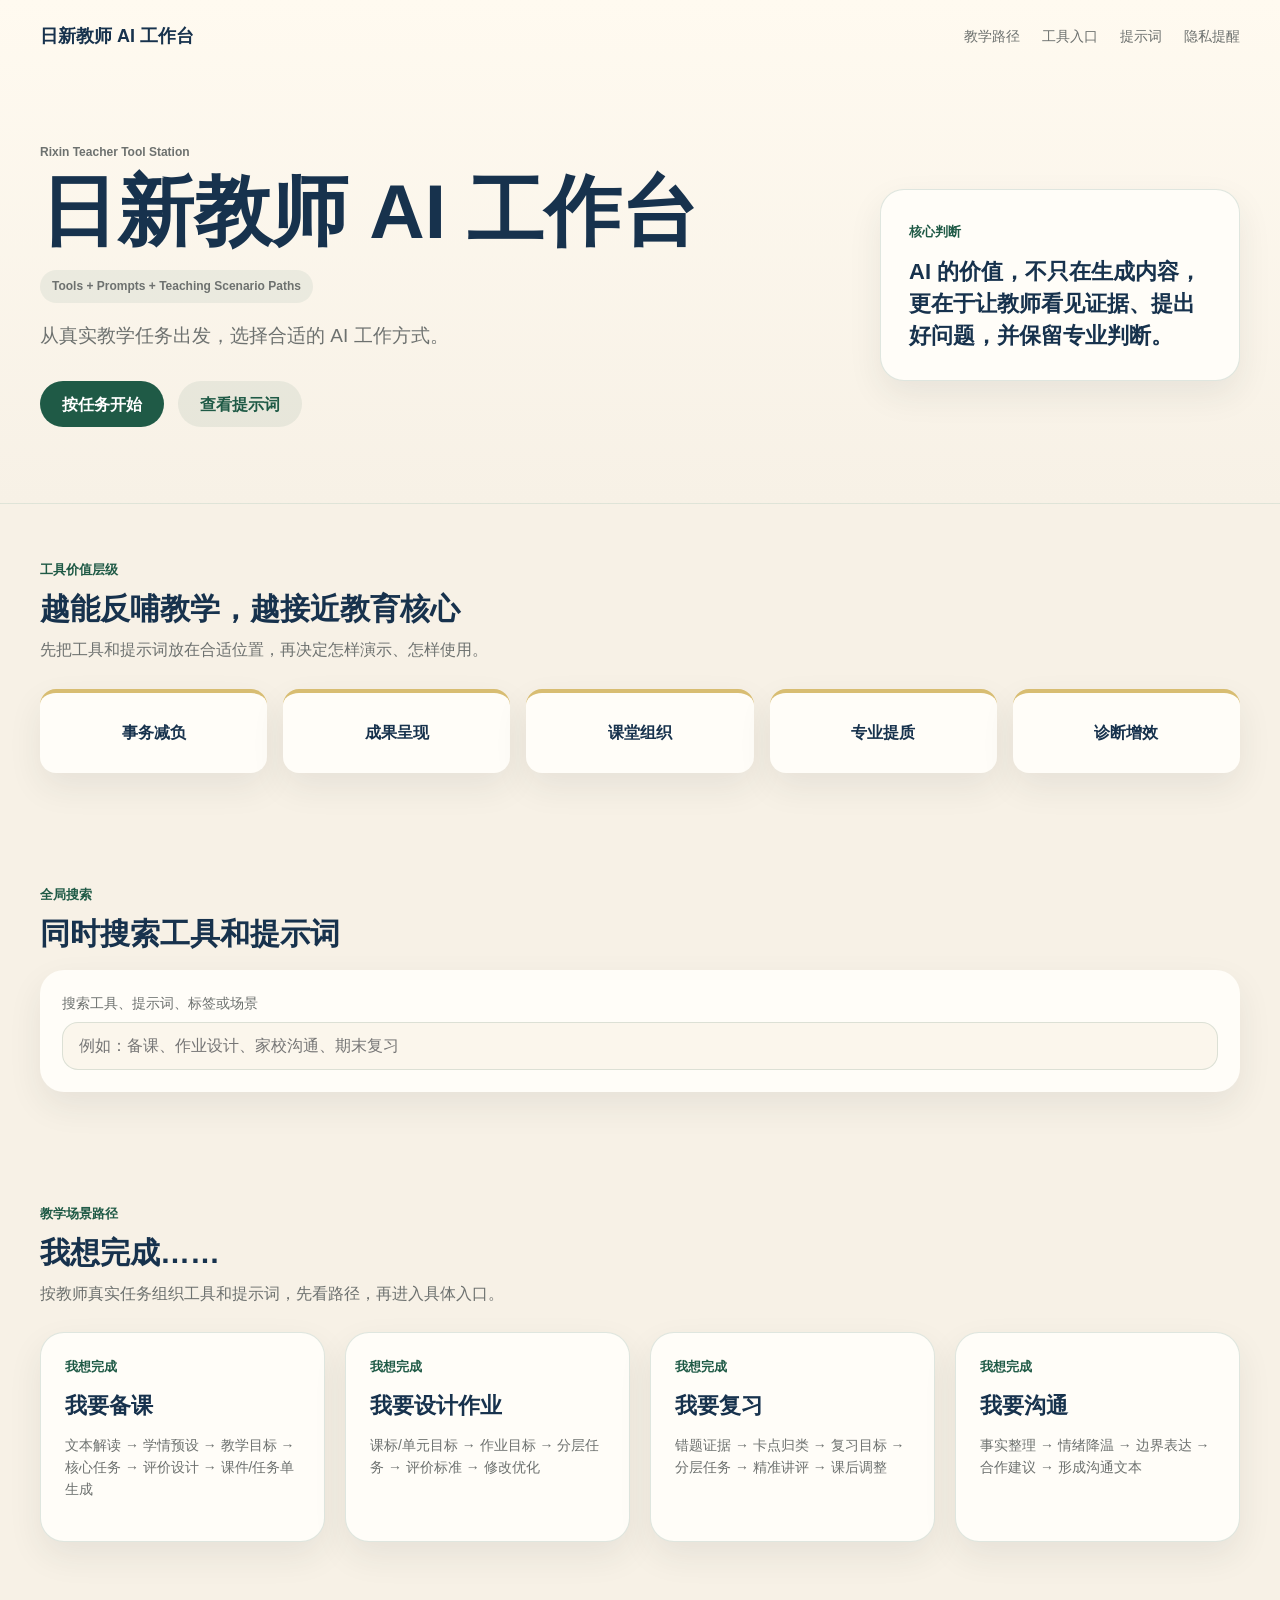
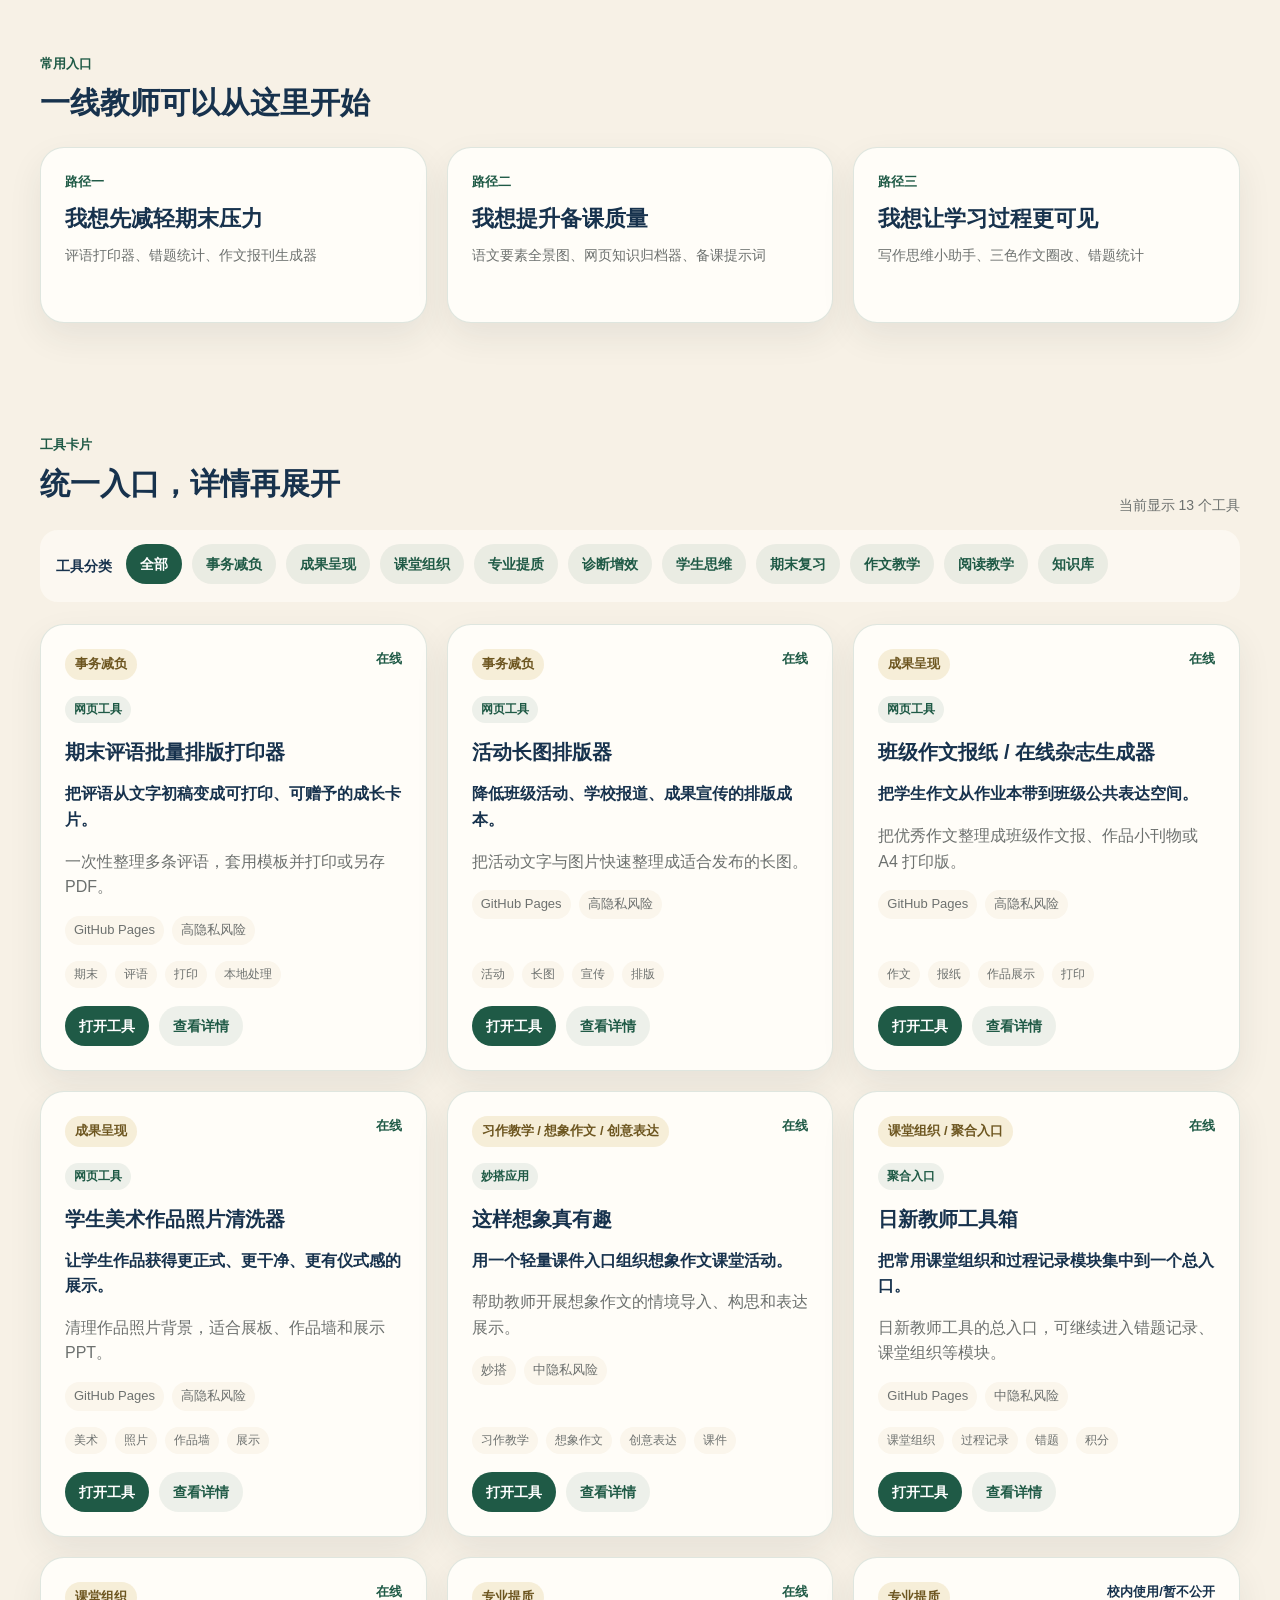
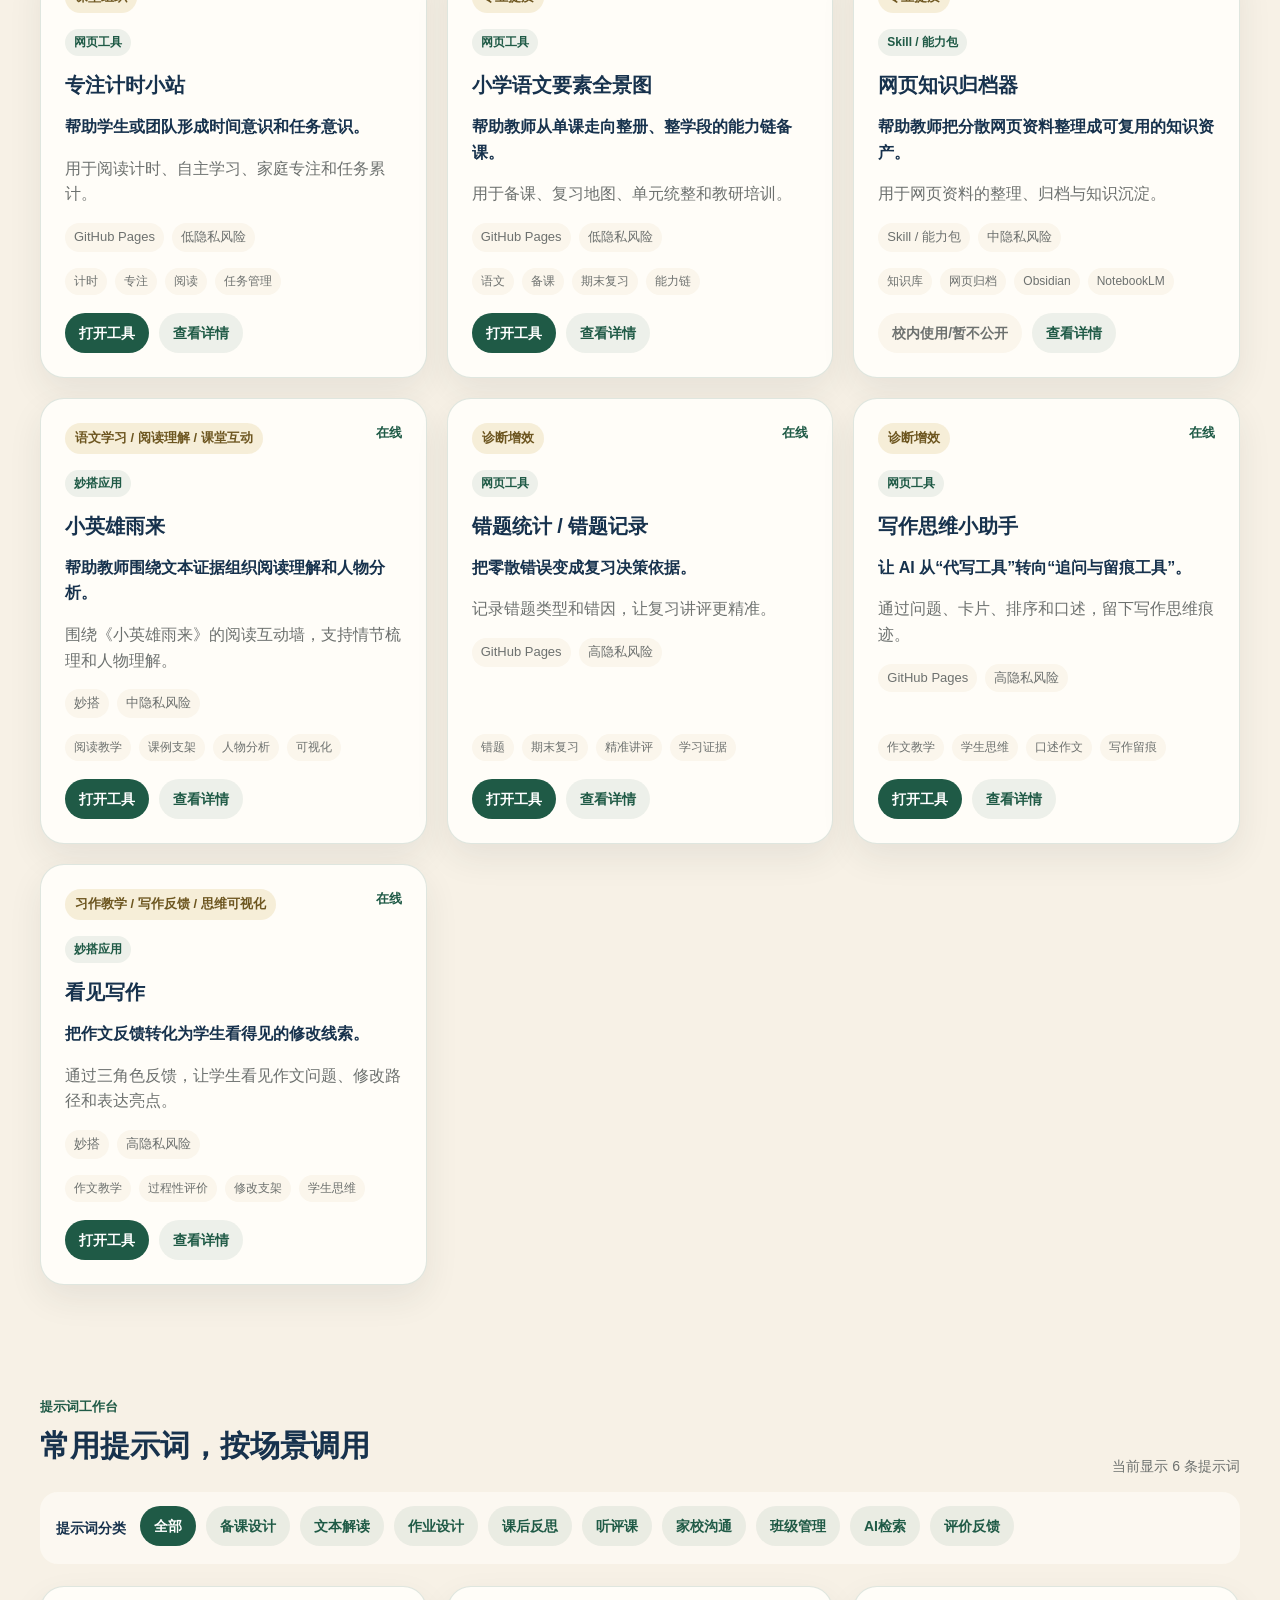
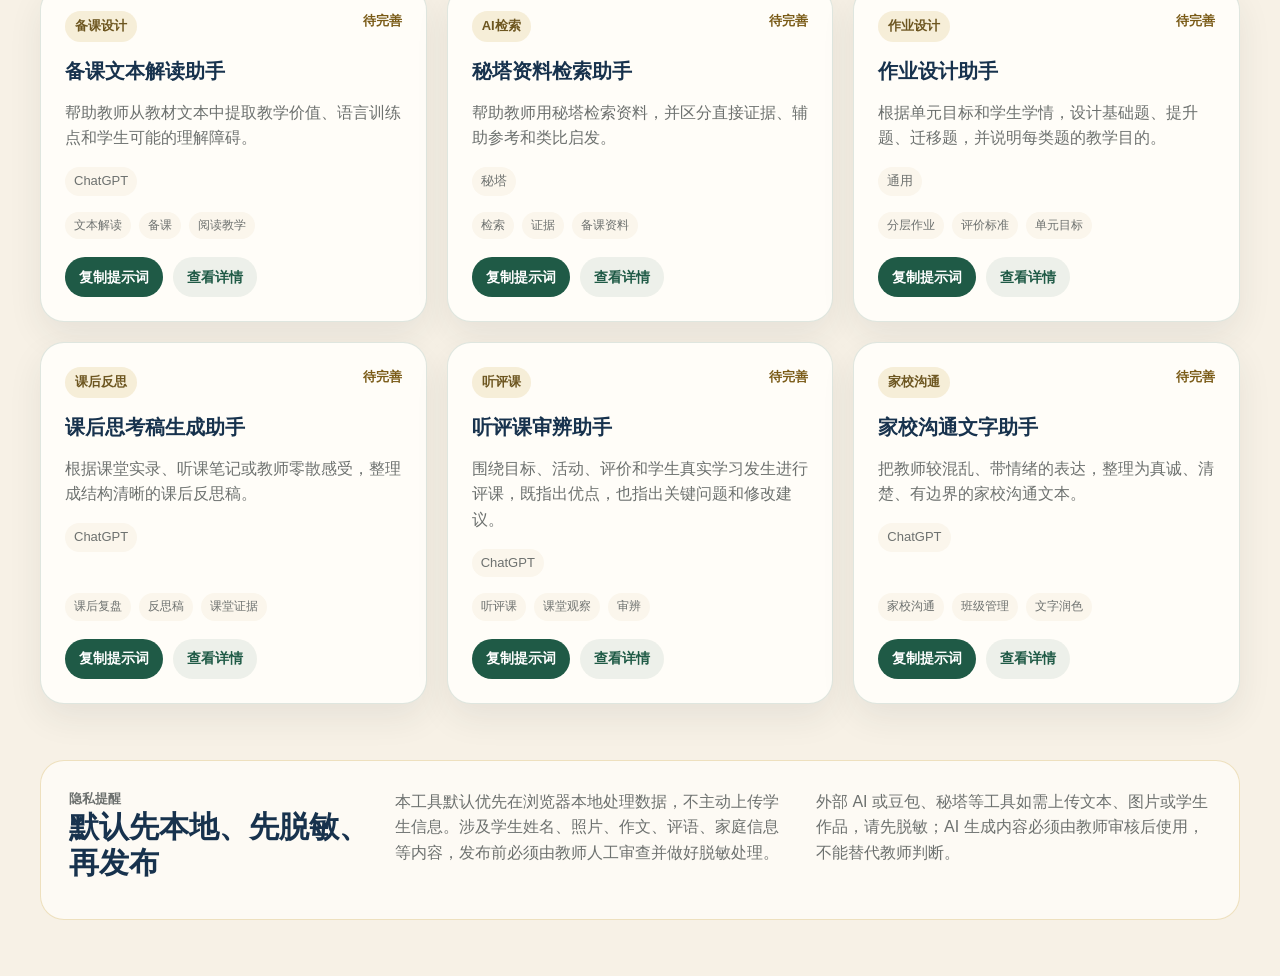
==== index.html @ 53389438 "feat: add rixin teacher ai workstation preview" ====
<!doctype html>
<html lang="zh-CN">
  <head>
    <meta charset="UTF-8" />
    <meta name="viewport" content="width=device-width, initial-scale=1.0" />
    <title>日新教师 AI 工作台</title>
    <link rel="icon" href="favicon.svg" type="image/svg+xml" />
    <link rel="stylesheet" href="styles.css" />
  </head>
  <body>
    <header class="hero">
      <nav class="topbar" aria-label="页面导航">
        <a class="brand" href="#">日新教师 AI 工作台</a>
        <div class="nav-links">
          <a href="#workflow">教学路径</a>
          <a href="#tools">工具入口</a>
          <a href="#prompts">提示词</a>
          <a href="#privacy">隐私提醒</a>
        </div>
      </nav>

      <section class="hero-inner" aria-labelledby="hero-title">
        <div class="hero-copy">
          <p class="hero-kicker">Rixin Teacher Tool Station</p>
          <h1 id="hero-title">日新教师 AI 工作台</h1>
          <p class="feature-pill">Tools + Prompts + Teaching Scenario Paths</p>
          <p class="hero-text">从真实教学任务出发，选择合适的 AI 工作方式。</p>
          <div class="hero-actions">
            <a class="button primary" href="#workflow">按任务开始</a>
            <a class="button secondary" href="#prompts">查看提示词</a>
          </div>
        </div>
        <aside class="hero-note" aria-label="页面核心判断">
          <span>核心判断</span>
          <p>AI 的价值，不只在生成内容，更在于让教师看见证据、提出好问题，并保留专业判断。</p>
        </aside>
      </section>
    </header>

    <main>
      <section class="section value-section" aria-labelledby="value-title">
        <div class="section-heading">
          <p class="eyebrow">工具价值层级</p>
          <h2 id="value-title">越能反哺教学，越接近教育核心</h2>
          <p>先把工具和提示词放在合适位置，再决定怎样演示、怎样使用。</p>
        </div>
        <div class="value-ladder" aria-label="价值层级：事务减负到诊断增效">
          <div>事务减负</div>
          <div>成果呈现</div>
          <div>课堂组织</div>
          <div>专业提质</div>
          <div>诊断增效</div>
        </div>
      </section>

      <section class="section filters-section" aria-labelledby="filter-title">
        <div class="section-heading compact">
          <p class="eyebrow">全局搜索</p>
          <h2 id="filter-title">同时搜索工具和提示词</h2>
        </div>
        <div class="filter-panel">
          <label class="search-label" for="global-search">搜索工具、提示词、标签或场景</label>
          <input id="global-search" type="search" placeholder="例如：备课、作业设计、家校沟通、期末复习" autocomplete="off" />
        </div>
      </section>

      <section class="section workflow-section" id="workflow" aria-labelledby="workflow-title">
        <div class="section-heading">
          <p class="eyebrow">教学场景路径</p>
          <h2 id="workflow-title">我想完成……</h2>
          <p>按教师真实任务组织工具和提示词，先看路径，再进入具体入口。</p>
        </div>
        <div class="workflow-grid" id="workflow-grid"></div>
      </section>

      <section class="section paths-section" id="paths" aria-labelledby="paths-title">
        <div class="section-heading">
          <p class="eyebrow">常用入口</p>
          <h2 id="paths-title">一线教师可以从这里开始</h2>
        </div>
        <div class="path-grid">
          <button class="path-card" data-path="term">
            <span>路径一</span>
            <strong>我想先减轻期末压力</strong>
            <small>评语打印器、错题统计、作文报刊生成器</small>
          </button>
          <button class="path-card" data-path="prep">
            <span>路径二</span>
            <strong>我想提升备课质量</strong>
            <small>语文要素全景图、网页知识归档器、备课提示词</small>
          </button>
          <button class="path-card" data-path="visible">
            <span>路径三</span>
            <strong>我想让学习过程更可见</strong>
            <small>写作思维小助手、三色作文圈改、错题统计</small>
          </button>
        </div>
      </section>

      <section class="section tools-section" id="tools" aria-labelledby="tools-title">
        <div class="tools-head">
          <div class="section-heading compact">
            <p class="eyebrow">工具卡片</p>
            <h2 id="tools-title">统一入口，详情再展开</h2>
          </div>
          <p class="result-count" id="tool-result-count"></p>
        </div>
        <div class="filter-strip">
          <span>工具分类</span>
          <div class="category-scroll" id="tool-category-filters" aria-label="工具分类"></div>
        </div>
        <div class="tool-grid" id="tool-grid"></div>
      </section>

      <section class="section prompt-section" id="prompts" aria-labelledby="prompts-title">
        <div class="tools-head">
          <div class="section-heading compact">
            <p class="eyebrow">提示词工作台</p>
            <h2 id="prompts-title">常用提示词，按场景调用</h2>
          </div>
          <p class="result-count" id="prompt-result-count"></p>
        </div>
        <div class="filter-strip">
          <span>提示词分类</span>
          <div class="category-scroll" id="prompt-category-filters" aria-label="提示词分类"></div>
        </div>
        <div class="prompt-grid" id="prompt-grid"></div>
      </section>

      <section class="section privacy-section" id="privacy" aria-labelledby="privacy-title">
        <div>
          <p class="eyebrow">隐私提醒</p>
          <h2 id="privacy-title">默认先本地、先脱敏、再发布</h2>
        </div>
        <p>本工具默认优先在浏览器本地处理数据，不主动上传学生信息。涉及学生姓名、照片、作文、评语、家庭信息等内容，发布前必须由教师人工审查并做好脱敏处理。</p>
        <p>外部 AI 或豆包、秘塔等工具如需上传文本、图片或学生作品，请先脱敏；AI 生成内容必须由教师审核后使用，不能替代教师判断。</p>
      </section>
    </main>

    <dialog class="tool-dialog" id="detail-dialog" aria-labelledby="dialog-title">
      <div class="dialog-shell">
        <button class="icon-button" id="dialog-close" aria-label="关闭详情">×</button>
        <div id="dialog-content"></div>
      </div>
    </dialog>

    <div class="toast" id="toast" role="status" aria-live="polite"></div>

    <script src="app.js"></script>
  </body>
</html>
---- styles.css ----
:root {
  --color-bg: #f7f1e6;
  --color-surface: #fffdf8;
  --color-surface-soft: #fbf6ec;
  --color-title: #17324d;
  --color-primary: #1f5a46;
  --color-accent: #d8bd72;
  --color-text: #343536;
  --color-muted: #6d716f;
  --color-line: rgba(31, 90, 70, 0.14);
  --shadow-soft: 0 14px 34px rgba(34, 45, 50, 0.08);
  --radius-lg: 24px;
  --radius-md: 18px;
  --radius-sm: 16px;
  --max-page: 1200px;
}

* {
  box-sizing: border-box;
}

html {
  scroll-behavior: smooth;
}

body {
  margin: 0;
  background: var(--color-bg);
  color: var(--color-text);
  font-family: -apple-system, BlinkMacSystemFont, "Segoe UI", "Noto Sans SC", "Microsoft YaHei", sans-serif;
  line-height: 1.6;
  overflow-x: hidden;
}

a {
  color: inherit;
  text-decoration: none;
}

button,
input {
  font: inherit;
}

.hero {
  background: linear-gradient(180deg, #fffaf0 0%, var(--color-bg) 100%);
  border-bottom: 1px solid var(--color-line);
}

.topbar,
.hero-inner,
.section {
  width: min(calc(100% - 40px), var(--max-page));
  margin: 0 auto;
}

.topbar {
  display: flex;
  align-items: center;
  justify-content: space-between;
  padding: 22px 0;
}

.brand {
  color: var(--color-title);
  font-size: 18px;
  font-weight: 750;
}

.nav-links {
  display: flex;
  gap: 22px;
  color: var(--color-muted);
  font-size: 14px;
}

.hero-inner {
  display: grid;
  grid-template-columns: minmax(0, 1fr) 360px;
  gap: 56px;
  align-items: center;
  padding: 70px 0 76px;
}

.eyebrow {
  margin: 0 0 10px;
  color: var(--color-primary);
  font-size: 13px;
  font-weight: 760;
}

.hero-kicker {
  margin-bottom: 10px;
  color: var(--color-muted);
  font-size: 12px;
  font-weight: 640;
}

.feature-pill {
  display: inline-flex;
  margin-bottom: 18px;
  padding: 7px 12px;
  border-radius: 999px;
  background: rgba(31, 90, 70, 0.07);
  color: var(--color-muted);
  font-size: 12px;
  font-weight: 680;
}

h1,
h2,
h3,
p {
  margin-top: 0;
}

h1 {
  max-width: 760px;
  margin-bottom: 18px;
  color: var(--color-title);
  font-size: clamp(46px, 6vw, 80px);
  line-height: 1.04;
  letter-spacing: 0;
}

h2 {
  margin-bottom: 10px;
  color: var(--color-title);
  font-size: 30px;
  line-height: 1.2;
  letter-spacing: 0;
}

h3 {
  color: var(--color-title);
  font-size: 20px;
  line-height: 1.3;
  letter-spacing: 0;
}

.hero-text {
  max-width: 680px;
  color: var(--color-muted);
  font-size: 19px;
}

.hero-actions {
  display: flex;
  flex-wrap: wrap;
  gap: 14px;
  margin-top: 30px;
}

.button,
.tool-action,
.filter-button,
.path-card,
.workflow-card,
.recommend-row {
  border: 0;
  cursor: pointer;
  transition: background-color 160ms ease, color 160ms ease, transform 160ms ease, box-shadow 160ms ease;
}

.button {
  display: inline-flex;
  align-items: center;
  justify-content: center;
  min-height: 46px;
  padding: 0 22px;
  border-radius: 999px;
  font-weight: 720;
}

.button.primary,
.tool-action.primary {
  background: var(--color-primary);
  color: #fff;
}

.button.primary:hover,
.tool-action.primary:hover {
  background: #174936;
}

.button.secondary,
.tool-action.secondary {
  background: rgba(31, 90, 70, 0.08);
  color: var(--color-primary);
}

.button.secondary:hover,
.tool-action.secondary:hover,
.filter-button:hover {
  background: rgba(31, 90, 70, 0.14);
}

.button:active,
.tool-action:active,
.filter-button:active,
.path-card:active,
.workflow-card:active,
.recommend-row:active {
  transform: translateY(1px);
}

.button:focus-visible,
.tool-action:focus-visible,
.filter-button:focus-visible,
.path-card:focus-visible,
.workflow-card:focus-visible,
.recommend-row:focus-visible,
.icon-button:focus-visible,
#global-search:focus-visible {
  outline: 3px solid rgba(216, 189, 114, 0.72);
  outline-offset: 3px;
}

.hero-note {
  padding: 28px;
  border: 1px solid var(--color-line);
  border-radius: var(--radius-lg);
  background: var(--color-surface);
  box-shadow: var(--shadow-soft);
}

.hero-note span {
  color: var(--color-primary);
  font-size: 13px;
  font-weight: 760;
}

.hero-note p {
  margin: 12px 0 0;
  color: var(--color-title);
  font-size: 22px;
  line-height: 1.45;
  font-weight: 680;
}

.section {
  padding: 56px 0;
}

.section-heading {
  max-width: 680px;
  margin-bottom: 26px;
}

.section-heading.compact {
  margin-bottom: 18px;
}

.section-heading p:last-child {
  color: var(--color-muted);
}

.value-ladder {
  display: grid;
  grid-template-columns: repeat(5, 1fr);
  gap: 16px;
}

.value-ladder div {
  min-height: 84px;
  display: grid;
  place-items: center;
  padding: 18px;
  border-radius: var(--radius-sm);
  background: var(--color-surface);
  color: var(--color-title);
  font-weight: 760;
  box-shadow: var(--shadow-soft);
  border-top: 4px solid var(--color-accent);
}

.filter-panel {
  padding: 22px;
  border-radius: var(--radius-lg);
  background: var(--color-surface);
  box-shadow: var(--shadow-soft);
}

.search-label {
  display: block;
  margin-bottom: 8px;
  color: var(--color-muted);
  font-size: 14px;
}

#global-search {
  width: 100%;
  min-height: 48px;
  padding: 0 16px;
  border: 1px solid var(--color-line);
  border-radius: var(--radius-sm);
  background: var(--color-surface-soft);
  color: var(--color-text);
  outline: none;
}

#global-search:focus {
  border-color: rgba(31, 90, 70, 0.46);
}

.filter-strip {
  display: flex;
  align-items: center;
  gap: 14px;
  margin: 0 0 22px;
  padding: 14px 16px;
  border-radius: var(--radius-md);
  background: rgba(255, 253, 248, 0.62);
}

.filter-strip > span {
  flex: 0 0 auto;
  color: var(--color-title);
  font-size: 14px;
  font-weight: 760;
}

.filter-strip .category-scroll {
  margin-top: 0;
}

.category-scroll {
  display: flex;
  gap: 10px;
  min-width: 0;
  max-width: 100%;
  margin-top: 16px;
  overflow-x: auto;
  padding-bottom: 4px;
}

.filter-button {
  flex: 0 0 auto;
  padding: 9px 14px;
  border-radius: 999px;
  background: rgba(31, 90, 70, 0.08);
  color: var(--color-primary);
  font-size: 14px;
  font-weight: 700;
}

.filter-button.active {
  background: var(--color-primary);
  color: #fff;
}

.path-grid {
  display: grid;
  grid-template-columns: repeat(3, 1fr);
  gap: 20px;
}

.workflow-grid {
  display: grid;
  grid-template-columns: repeat(4, 1fr);
  gap: 20px;
}

.path-card {
  min-height: 176px;
  display: flex;
  flex-direction: column;
  align-items: flex-start;
  gap: 12px;
  padding: 24px;
  border: 1px solid var(--color-line);
  border-radius: var(--radius-lg);
  background: var(--color-surface);
  color: var(--color-text);
  text-align: left;
  box-shadow: var(--shadow-soft);
}

.workflow-card {
  min-height: 210px;
  display: flex;
  flex-direction: column;
  align-items: flex-start;
  gap: 14px;
  padding: 24px;
  border: 1px solid var(--color-line);
  border-radius: var(--radius-lg);
  background: var(--color-surface);
  color: var(--color-text);
  text-align: left;
  box-shadow: var(--shadow-soft);
}

.path-card:hover,
.workflow-card:hover,
.tool-card:hover,
.prompt-card:hover {
  box-shadow: 0 18px 38px rgba(34, 45, 50, 0.11);
}

.path-card span {
  color: var(--color-primary);
  font-size: 13px;
  font-weight: 760;
}

.workflow-card span {
  color: var(--color-primary);
  font-size: 13px;
  font-weight: 760;
}

.path-card strong {
  color: var(--color-title);
  font-size: 22px;
  line-height: 1.25;
}

.workflow-card strong {
  color: var(--color-title);
  font-size: 22px;
  line-height: 1.25;
}

.path-card small {
  color: var(--color-muted);
  font-size: 14px;
}

.workflow-card small {
  color: var(--color-muted);
  font-size: 14px;
}

.tools-head {
  display: flex;
  align-items: end;
  justify-content: space-between;
  gap: 20px;
}

.result-count {
  color: var(--color-muted);
  font-size: 14px;
}

.tool-grid,
.prompt-grid {
  display: grid;
  grid-template-columns: repeat(3, 1fr);
  gap: 20px;
}

.tool-card,
.prompt-card {
  display: flex;
  min-height: 360px;
  flex-direction: column;
  gap: 16px;
  padding: 24px;
  border: 1px solid var(--color-line);
  border-radius: var(--radius-lg);
  background: var(--color-surface);
  box-shadow: var(--shadow-soft);
}

.prompt-card {
  min-height: 300px;
}

.card-top {
  display: flex;
  align-items: flex-start;
  justify-content: space-between;
  gap: 16px;
}

.category-pill {
  display: inline-flex;
  align-items: center;
  padding: 5px 10px;
  border-radius: 999px;
  background: rgba(216, 189, 114, 0.24);
  color: #6d5620;
  font-size: 13px;
  font-weight: 760;
  white-space: nowrap;
}

.type-pill {
  align-self: flex-start;
  padding: 4px 9px;
  border-radius: 999px;
  background: rgba(31, 90, 70, 0.08);
  color: var(--color-primary);
  font-size: 12px;
  font-weight: 720;
}

.demo-pill {
  color: var(--color-primary);
  font-size: 13px;
  font-weight: 720;
}

.status-pill {
  color: var(--color-primary);
  font-size: 13px;
  font-weight: 720;
  text-align: right;
}

.status-draft {
  color: #7a5b17;
}

.status-internal {
  color: var(--color-title);
}

.status-pending {
  color: var(--color-muted);
}

.tool-card h3,
.prompt-card h3 {
  margin: 0;
}

.tool-card p,
.prompt-card p {
  margin-bottom: 0;
  color: var(--color-muted);
}

.tool-card .position {
  color: var(--color-title);
  font-weight: 680;
}

.mini-meta {
  display: flex;
  flex-wrap: wrap;
  gap: 8px;
  color: var(--color-muted);
  font-size: 13px;
}

.mini-meta span {
  padding: 4px 9px;
  border-radius: 999px;
  background: var(--color-surface-soft);
}

.tag-list {
  display: flex;
  flex-wrap: wrap;
  gap: 8px;
  margin-top: auto;
}

.tag {
  padding: 4px 9px;
  border-radius: 999px;
  background: var(--color-surface-soft);
  color: var(--color-muted);
  font-size: 12px;
}

.card-actions {
  display: flex;
  gap: 10px;
  margin-top: 2px;
}

.tool-action {
  display: inline-flex;
  align-items: center;
  justify-content: center;
  min-height: 40px;
  padding: 0 14px;
  border-radius: 999px;
  font-size: 14px;
  font-weight: 720;
}

.tool-action.disabled {
  cursor: not-allowed;
  background: var(--color-surface-soft);
  color: var(--color-muted);
}

.privacy-section {
  display: grid;
  grid-template-columns: 300px minmax(0, 1fr) minmax(0, 1fr);
  gap: 26px;
  margin-bottom: 56px;
  padding: 28px;
  border: 1px solid rgba(216, 189, 114, 0.42);
  border-radius: var(--radius-lg);
  background: rgba(255, 253, 248, 0.74);
}

.privacy-section p {
  margin-bottom: 0;
  color: var(--color-muted);
}

.tool-dialog {
  width: min(760px, calc(100% - 32px));
  max-height: min(760px, calc(100vh - 32px));
  padding: 0;
  border: 0;
  border-radius: var(--radius-lg);
  background: var(--color-surface);
  color: var(--color-text);
  box-shadow: 0 30px 80px rgba(20, 30, 35, 0.22);
  overflow-x: hidden;
  overflow-y: auto;
}

.tool-dialog::backdrop {
  background: rgba(23, 50, 77, 0.34);
}

.dialog-shell {
  position: relative;
  padding: 30px;
  overflow-x: hidden;
}

.dialog-shell > .eyebrow,
#dialog-content > .eyebrow {
  max-width: calc(100% - 54px);
}

.icon-button {
  position: absolute;
  top: 18px;
  right: 18px;
  width: 36px;
  height: 36px;
  border: 0;
  border-radius: 999px;
  background: var(--color-surface-soft);
  color: var(--color-title);
  cursor: pointer;
  font-size: 24px;
  line-height: 1;
}

.dialog-meta {
  display: flex;
  flex-wrap: wrap;
  gap: 10px;
  margin: 16px 0 24px;
}

.detail-grid {
  display: grid;
  grid-template-columns: 1fr 1fr;
  gap: 16px;
}

.detail-item {
  padding: 16px;
  border-radius: var(--radius-sm);
  background: var(--color-surface-soft);
}

.detail-item strong {
  display: block;
  margin-bottom: 6px;
  color: var(--color-title);
}

.detail-item p {
  margin: 0;
  color: var(--color-muted);
}

.detail-item.full {
  grid-column: 1 / -1;
}

.detail-item pre {
  max-height: 260px;
  margin: 0;
  overflow: auto;
  white-space: pre-wrap;
  word-break: break-word;
  color: var(--color-muted);
  font-family: inherit;
  line-height: 1.7;
}

.link-note .link-row {
  display: flex;
  flex-wrap: wrap;
  gap: 10px;
  margin-bottom: 10px;
}

.inline-link {
  display: inline-flex;
  align-items: center;
  min-height: 34px;
  padding: 0 12px;
  border-radius: 999px;
  background: var(--color-primary);
  color: #fff;
  font-size: 13px;
  font-weight: 720;
}

.link-note ul {
  margin: 6px 0 0;
  padding-left: 18px;
  color: var(--color-muted);
}

.manual-copy {
  margin-top: 16px;
}

.manual-copy textarea {
  width: 100%;
  min-height: 150px;
  margin-top: 10px;
  padding: 12px;
  border: 1px solid var(--color-line);
  border-radius: var(--radius-sm);
  background: var(--color-surface);
  color: var(--color-text);
  font: inherit;
  line-height: 1.6;
  resize: vertical;
}

.dialog-actions {
  display: flex;
  justify-content: flex-end;
  margin-top: 18px;
}

.workflow-steps {
  display: flex;
  flex-wrap: wrap;
  gap: 10px;
  margin: 18px 0 24px;
}

.workflow-steps span {
  padding: 7px 11px;
  border-radius: 999px;
  background: rgba(31, 90, 70, 0.08);
  color: var(--color-primary);
  font-size: 13px;
  font-weight: 720;
}

.recommend-layout {
  display: grid;
  grid-template-columns: 1fr 1fr;
  gap: 18px;
}

.recommend-block {
  display: flex;
  flex-direction: column;
  gap: 10px;
}

.recommend-block h3 {
  margin: 0 0 2px;
}

.recommend-row {
  display: flex;
  align-items: center;
  justify-content: space-between;
  gap: 16px;
  width: 100%;
  padding: 14px;
  border-radius: var(--radius-sm);
  background: var(--color-surface-soft);
  color: var(--color-text);
  text-align: left;
}

.recommend-row strong {
  color: var(--color-title);
}

.recommend-row span {
  flex: 0 0 auto;
  color: var(--color-muted);
  font-size: 12px;
}

.toast {
  position: fixed;
  right: 24px;
  bottom: 24px;
  z-index: 20;
  padding: 10px 16px;
  border-radius: 999px;
  background: var(--color-primary);
  color: #fff;
  box-shadow: var(--shadow-soft);
  opacity: 0;
  transform: translateY(8px);
  pointer-events: none;
  transition: opacity 160ms ease, transform 160ms ease;
}

.toast.show {
  opacity: 1;
  transform: translateY(0);
}

.empty-state {
  grid-column: 1 / -1;
  padding: 36px;
  border-radius: var(--radius-lg);
  background: var(--color-surface);
  color: var(--color-muted);
  text-align: center;
}

@media (max-width: 920px) {
  .hero-inner,
  .privacy-section {
    grid-template-columns: 1fr;
  }

  .value-ladder,
  .path-grid,
  .workflow-grid,
  .tool-grid,
  .prompt-grid {
    grid-template-columns: 1fr 1fr;
  }
}

@media (max-width: 640px) {
  .topbar,
  .hero-inner,
  .section {
    width: min(calc(100% - 28px), var(--max-page));
  }

  .topbar {
    align-items: flex-start;
    gap: 14px;
  }

  .nav-links {
    display: none;
  }

  .hero-inner {
    gap: 28px;
    padding: 42px 0 52px;
  }

  h1 {
    font-size: 44px;
  }

  h2 {
    font-size: 25px;
  }

  .hero-text {
    font-size: 17px;
  }

  .feature-pill {
    max-width: 100%;
    white-space: normal;
  }

  .section {
    padding: 40px 0;
  }

  .value-ladder,
  .path-grid,
  .workflow-grid,
  .tool-grid,
  .prompt-grid,
  .recommend-layout,
  .detail-grid {
    grid-template-columns: 1fr;
  }

  .value-ladder {
    gap: 12px;
  }

  .tool-card {
    min-height: auto;
  }

  .prompt-card,
  .workflow-card {
    min-height: auto;
  }

  .tools-head {
    align-items: flex-start;
    flex-direction: column;
  }

  .card-actions {
    flex-direction: column;
  }

  .tool-action {
    width: 100%;
  }

  .filter-strip {
    align-items: flex-start;
    flex-direction: column;
  }

  .filter-strip .category-scroll {
    width: 100%;
  }

  .dialog-actions {
    justify-content: stretch;
  }

  .toast {
    right: 14px;
    bottom: 14px;
  }

  .dialog-shell {
    padding: 24px 18px;
  }
}
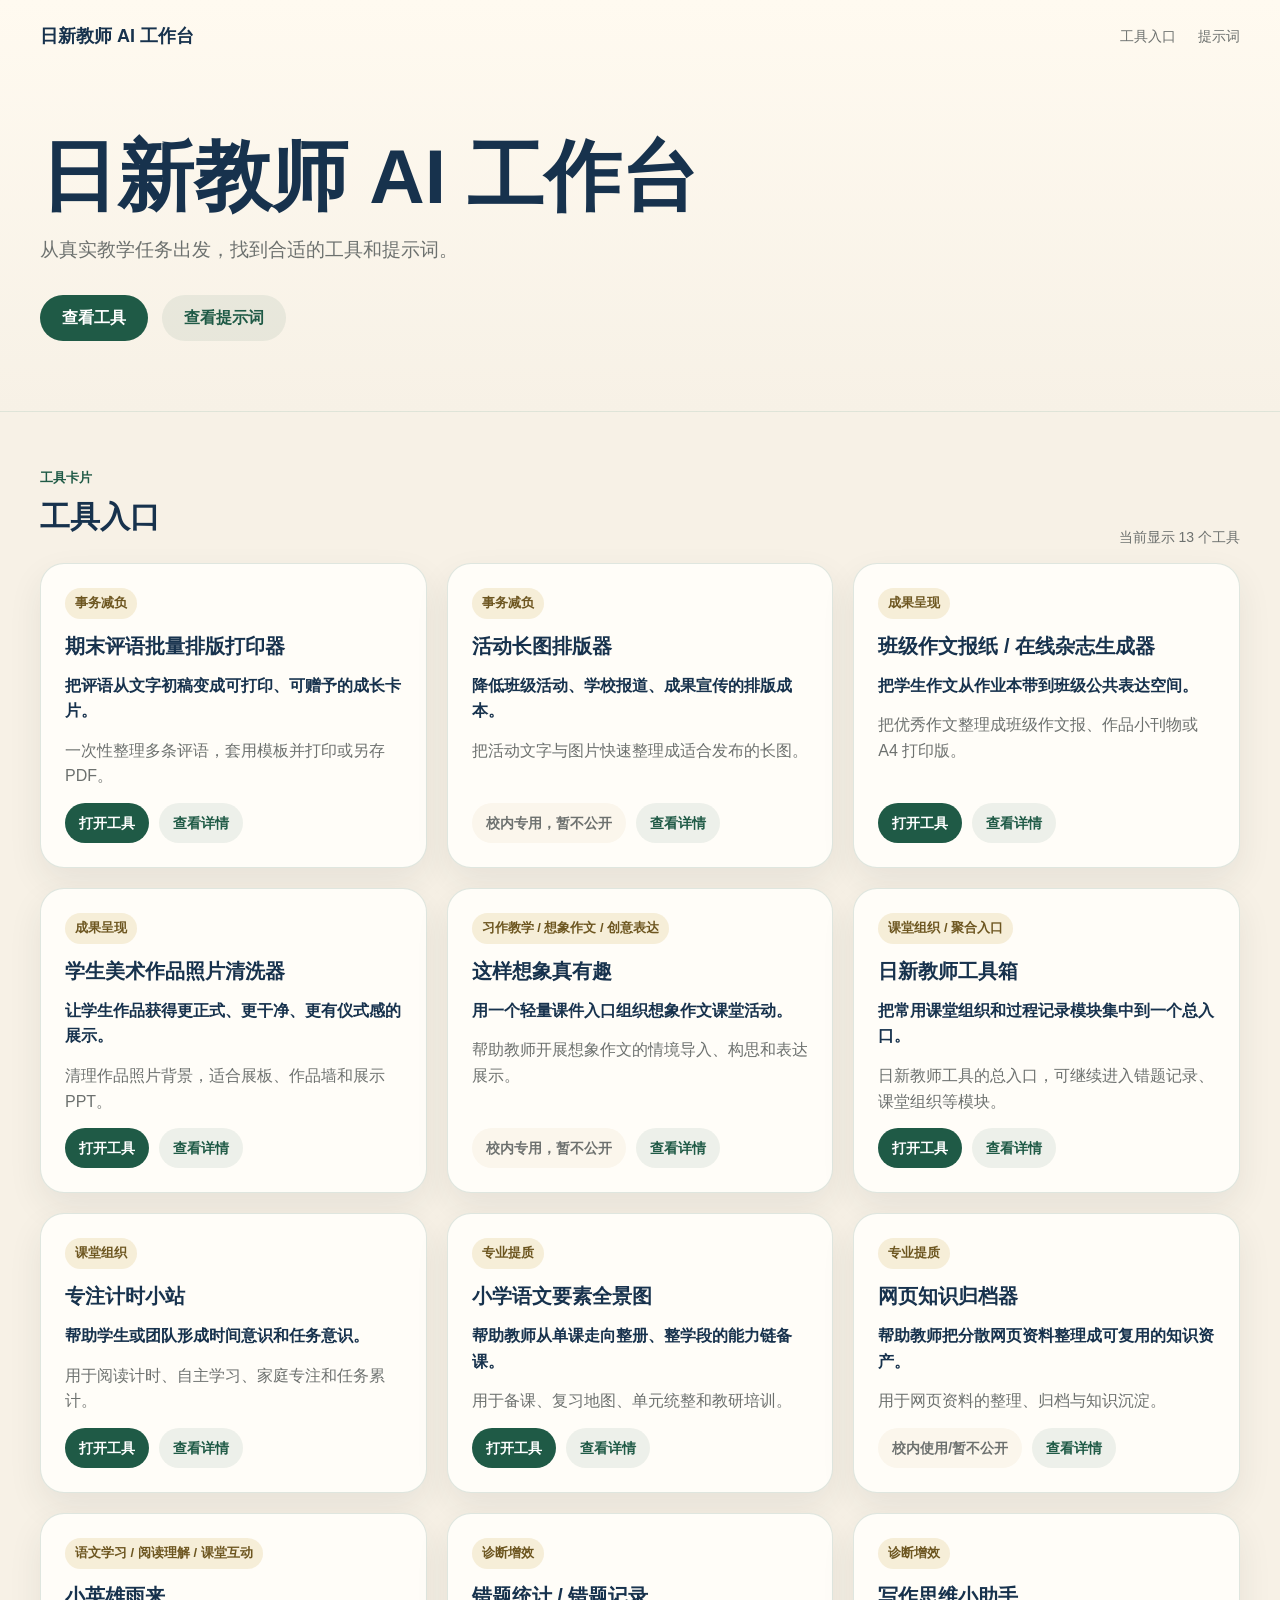
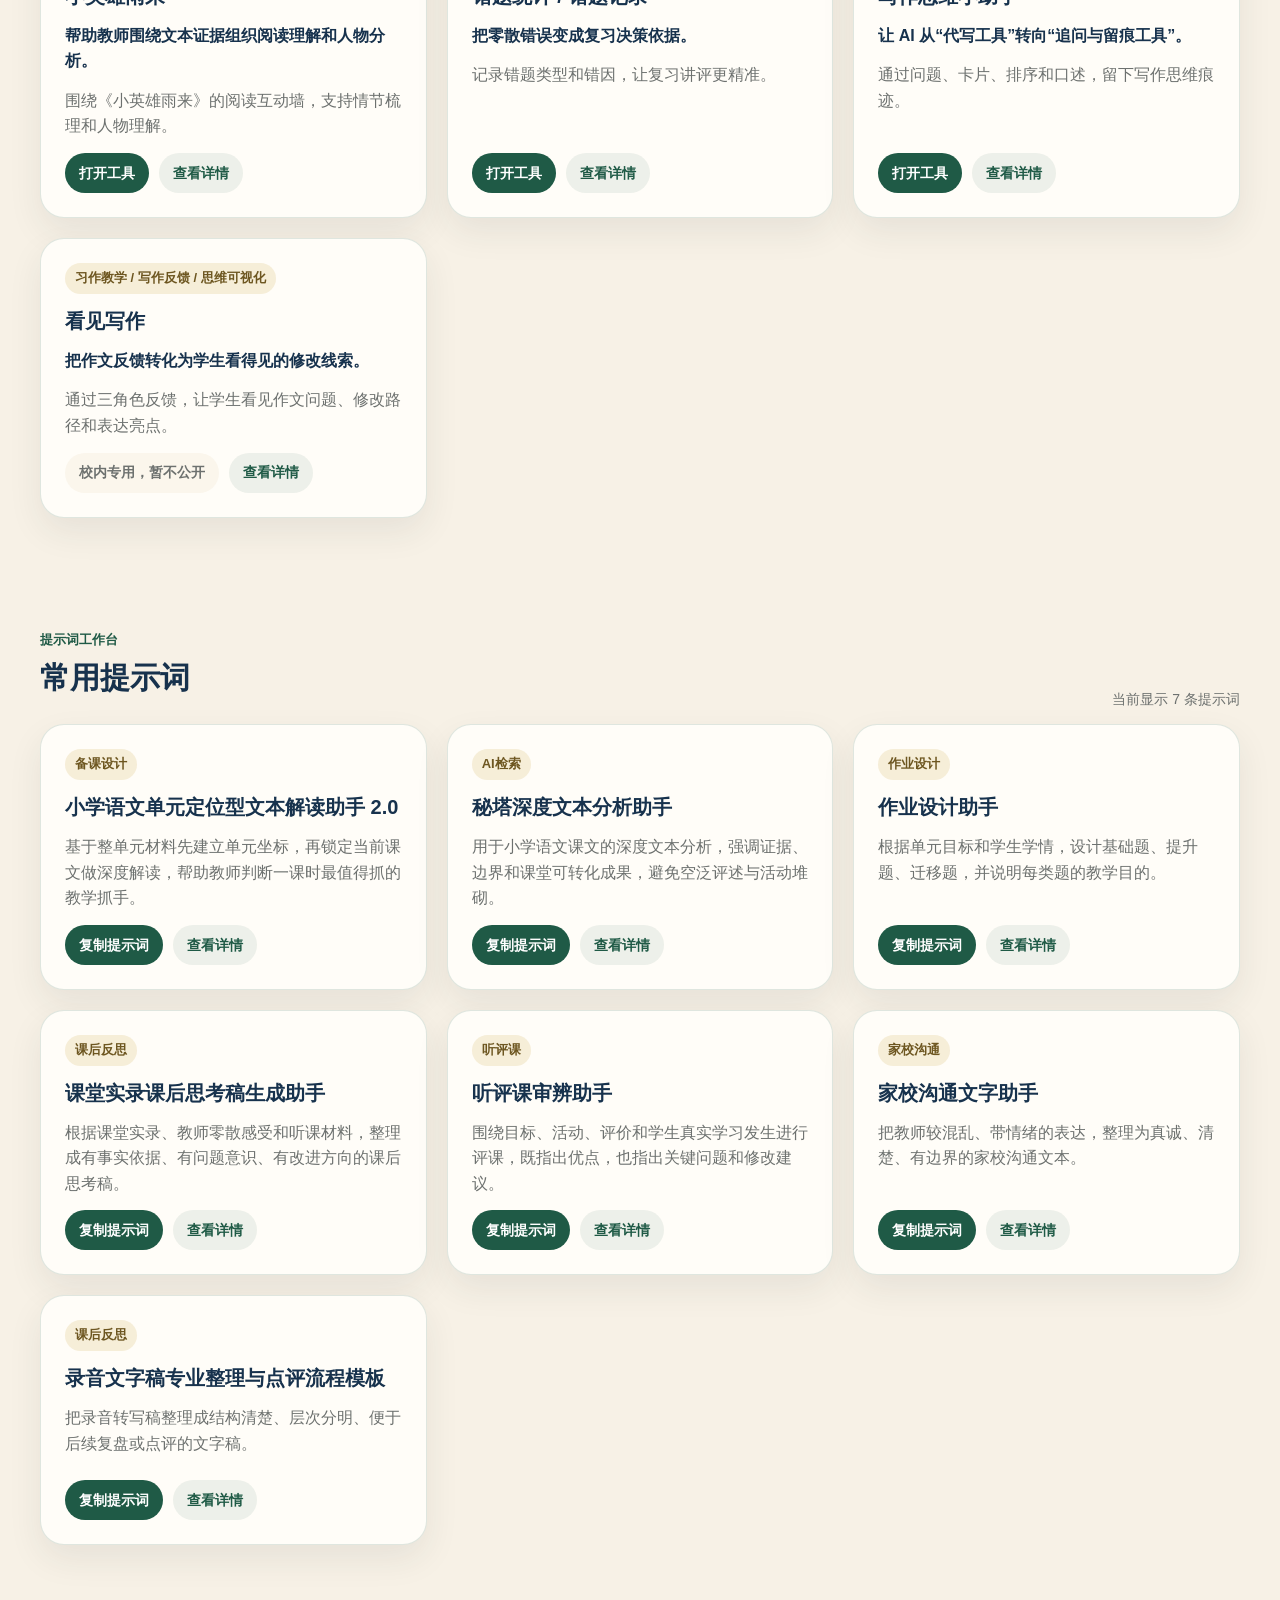
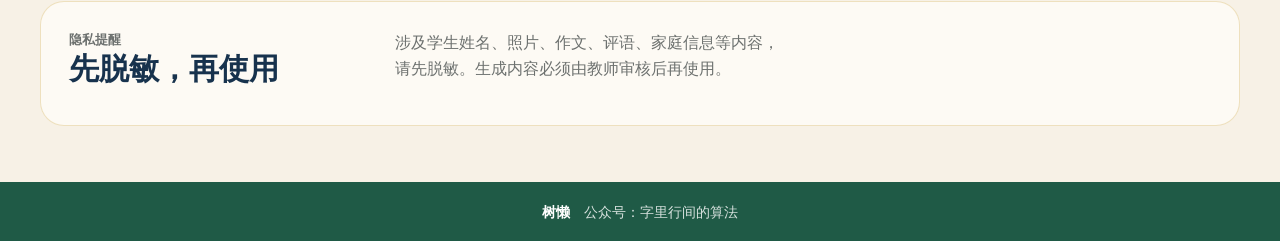
==== commit 21c84b5d: "feat: simplify workstation homepage and update prompts" ====
--- a/index.html
+++ b/index.html
@@ -12,102 +12,31 @@
       <nav class="topbar" aria-label="页面导航">
         <a class="brand" href="#">日新教师 AI 工作台</a>
         <div class="nav-links">
-          <a href="#workflow">教学路径</a>
           <a href="#tools">工具入口</a>
           <a href="#prompts">提示词</a>
-          <a href="#privacy">隐私提醒</a>
         </div>
       </nav>
 
       <section class="hero-inner" aria-labelledby="hero-title">
         <div class="hero-copy">
-          <p class="hero-kicker">Rixin Teacher Tool Station</p>
           <h1 id="hero-title">日新教师 AI 工作台</h1>
-          <p class="feature-pill">Tools + Prompts + Teaching Scenario Paths</p>
-          <p class="hero-text">从真实教学任务出发，选择合适的 AI 工作方式。</p>
+          <p class="hero-text">从真实教学任务出发，找到合适的工具和提示词。</p>
           <div class="hero-actions">
-            <a class="button primary" href="#workflow">按任务开始</a>
+            <a class="button primary" href="#tools">查看工具</a>
             <a class="button secondary" href="#prompts">查看提示词</a>
           </div>
         </div>
-        <aside class="hero-note" aria-label="页面核心判断">
-          <span>核心判断</span>
-          <p>AI 的价值，不只在生成内容，更在于让教师看见证据、提出好问题，并保留专业判断。</p>
-        </aside>
       </section>
     </header>
 
     <main>
-      <section class="section value-section" aria-labelledby="value-title">
-        <div class="section-heading">
-          <p class="eyebrow">工具价值层级</p>
-          <h2 id="value-title">越能反哺教学，越接近教育核心</h2>
-          <p>先把工具和提示词放在合适位置，再决定怎样演示、怎样使用。</p>
-        </div>
-        <div class="value-ladder" aria-label="价值层级：事务减负到诊断增效">
-          <div>事务减负</div>
-          <div>成果呈现</div>
-          <div>课堂组织</div>
-          <div>专业提质</div>
-          <div>诊断增效</div>
-        </div>
-      </section>
-
-      <section class="section filters-section" aria-labelledby="filter-title">
-        <div class="section-heading compact">
-          <p class="eyebrow">全局搜索</p>
-          <h2 id="filter-title">同时搜索工具和提示词</h2>
-        </div>
-        <div class="filter-panel">
-          <label class="search-label" for="global-search">搜索工具、提示词、标签或场景</label>
-          <input id="global-search" type="search" placeholder="例如：备课、作业设计、家校沟通、期末复习" autocomplete="off" />
-        </div>
-      </section>
-
-      <section class="section workflow-section" id="workflow" aria-labelledby="workflow-title">
-        <div class="section-heading">
-          <p class="eyebrow">教学场景路径</p>
-          <h2 id="workflow-title">我想完成……</h2>
-          <p>按教师真实任务组织工具和提示词，先看路径，再进入具体入口。</p>
-        </div>
-        <div class="workflow-grid" id="workflow-grid"></div>
-      </section>
-
-      <section class="section paths-section" id="paths" aria-labelledby="paths-title">
-        <div class="section-heading">
-          <p class="eyebrow">常用入口</p>
-          <h2 id="paths-title">一线教师可以从这里开始</h2>
-        </div>
-        <div class="path-grid">
-          <button class="path-card" data-path="term">
-            <span>路径一</span>
-            <strong>我想先减轻期末压力</strong>
-            <small>评语打印器、错题统计、作文报刊生成器</small>
-          </button>
-          <button class="path-card" data-path="prep">
-            <span>路径二</span>
-            <strong>我想提升备课质量</strong>
-            <small>语文要素全景图、网页知识归档器、备课提示词</small>
-          </button>
-          <button class="path-card" data-path="visible">
-            <span>路径三</span>
-            <strong>我想让学习过程更可见</strong>
-            <small>写作思维小助手、三色作文圈改、错题统计</small>
-          </button>
-        </div>
-      </section>
-
       <section class="section tools-section" id="tools" aria-labelledby="tools-title">
         <div class="tools-head">
           <div class="section-heading compact">
             <p class="eyebrow">工具卡片</p>
-            <h2 id="tools-title">统一入口，详情再展开</h2>
+            <h2 id="tools-title">工具入口</h2>
           </div>
           <p class="result-count" id="tool-result-count"></p>
-        </div>
-        <div class="filter-strip">
-          <span>工具分类</span>
-          <div class="category-scroll" id="tool-category-filters" aria-label="工具分类"></div>
         </div>
         <div class="tool-grid" id="tool-grid"></div>
       </section>
@@ -116,13 +45,9 @@
         <div class="tools-head">
           <div class="section-heading compact">
             <p class="eyebrow">提示词工作台</p>
-            <h2 id="prompts-title">常用提示词，按场景调用</h2>
+            <h2 id="prompts-title">常用提示词</h2>
           </div>
           <p class="result-count" id="prompt-result-count"></p>
-        </div>
-        <div class="filter-strip">
-          <span>提示词分类</span>
-          <div class="category-scroll" id="prompt-category-filters" aria-label="提示词分类"></div>
         </div>
         <div class="prompt-grid" id="prompt-grid"></div>
       </section>
@@ -130,12 +55,18 @@
       <section class="section privacy-section" id="privacy" aria-labelledby="privacy-title">
         <div>
           <p class="eyebrow">隐私提醒</p>
-          <h2 id="privacy-title">默认先本地、先脱敏、再发布</h2>
+          <h2 id="privacy-title">先脱敏，再使用</h2>
         </div>
-        <p>本工具默认优先在浏览器本地处理数据，不主动上传学生信息。涉及学生姓名、照片、作文、评语、家庭信息等内容，发布前必须由教师人工审查并做好脱敏处理。</p>
-        <p>外部 AI 或豆包、秘塔等工具如需上传文本、图片或学生作品，请先脱敏；AI 生成内容必须由教师审核后使用，不能替代教师判断。</p>
+        <p>涉及学生姓名、照片、作文、评语、家庭信息等内容，请先脱敏。生成内容必须由教师审核后再使用。</p>
       </section>
     </main>
+
+    <footer class="site-footer">
+      <div>
+        <strong>树懒</strong>
+        <span>公众号：字里行间的算法</span>
+      </div>
+    </footer>
 
     <dialog class="tool-dialog" id="detail-dialog" aria-labelledby="dialog-title">
       <div class="dialog-shell">
--- a/styles.css
+++ b/styles.css
@@ -75,11 +75,7 @@
 }
 
 .hero-inner {
-  display: grid;
-  grid-template-columns: minmax(0, 1fr) 360px;
-  gap: 56px;
-  align-items: center;
-  padding: 70px 0 76px;
+  padding: 64px 0 70px;
 }
 
 .eyebrow {
@@ -454,9 +450,9 @@
 .tool-card,
 .prompt-card {
   display: flex;
-  min-height: 360px;
+  min-height: 270px;
   flex-direction: column;
-  gap: 16px;
+  gap: 14px;
   padding: 24px;
   border: 1px solid var(--color-line);
   border-radius: var(--radius-lg);
@@ -465,7 +461,7 @@
 }
 
 .prompt-card {
-  min-height: 300px;
+  min-height: 250px;
 }
 
 .card-top {
@@ -570,7 +566,7 @@
 .card-actions {
   display: flex;
   gap: 10px;
-  margin-top: 2px;
+  margin-top: auto;
 }
 
 .tool-action {
@@ -604,6 +600,27 @@
 .privacy-section p {
   margin-bottom: 0;
   color: var(--color-muted);
+}
+
+.site-footer {
+  border-top: 1px solid var(--color-line);
+  background: var(--color-primary);
+  color: #fff;
+}
+
+.site-footer > div {
+  display: flex;
+  width: min(calc(100% - 40px), var(--max-page));
+  min-height: 58px;
+  align-items: center;
+  justify-content: center;
+  gap: 14px;
+  margin: 0 auto;
+  font-size: 14px;
+}
+
+.site-footer span {
+  color: rgba(255, 255, 255, 0.82);
 }
 
 .tool-dialog {
@@ -692,6 +709,16 @@
   color: var(--color-muted);
   font-family: inherit;
   line-height: 1.7;
+}
+
+.tool-preview img {
+  display: block;
+  width: 100%;
+  max-height: 420px;
+  object-fit: contain;
+  border: 1px solid var(--color-line);
+  border-radius: var(--radius-sm);
+  background: #fff;
 }
 
 .link-note .link-row {
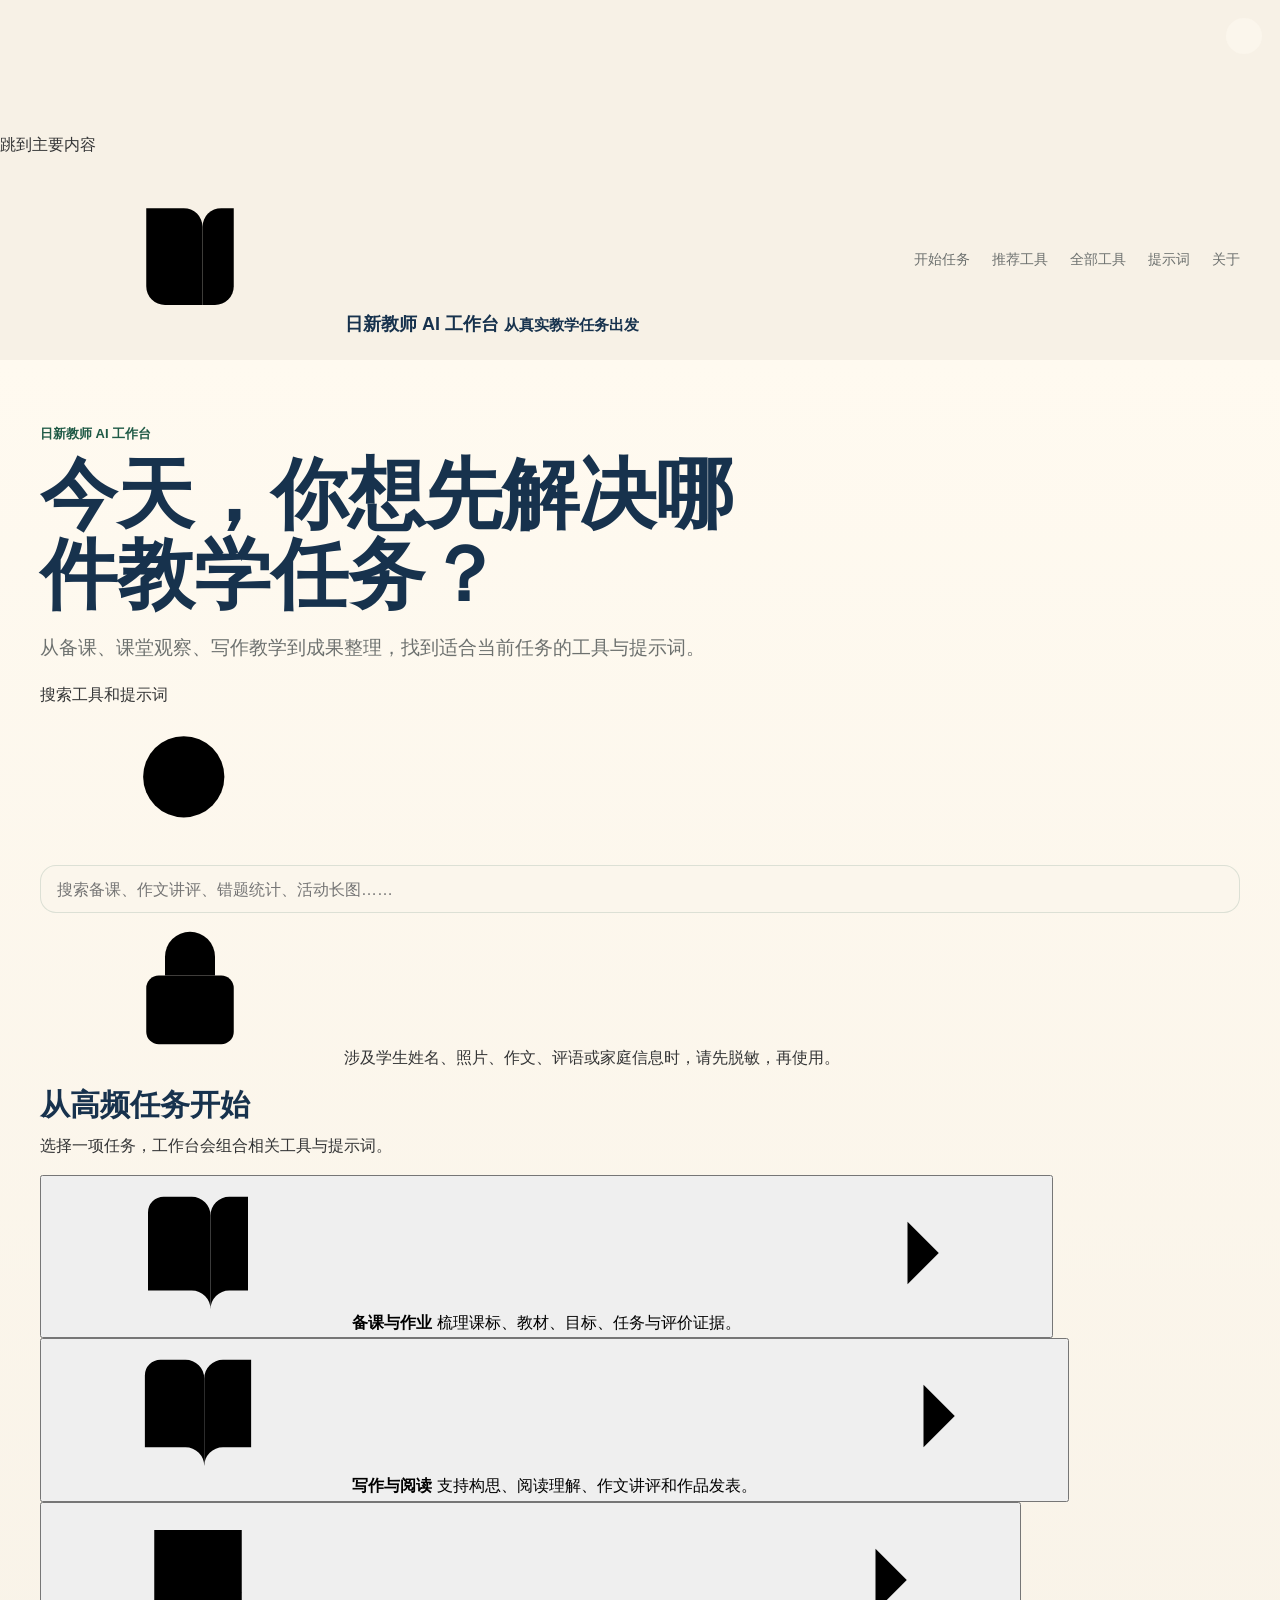
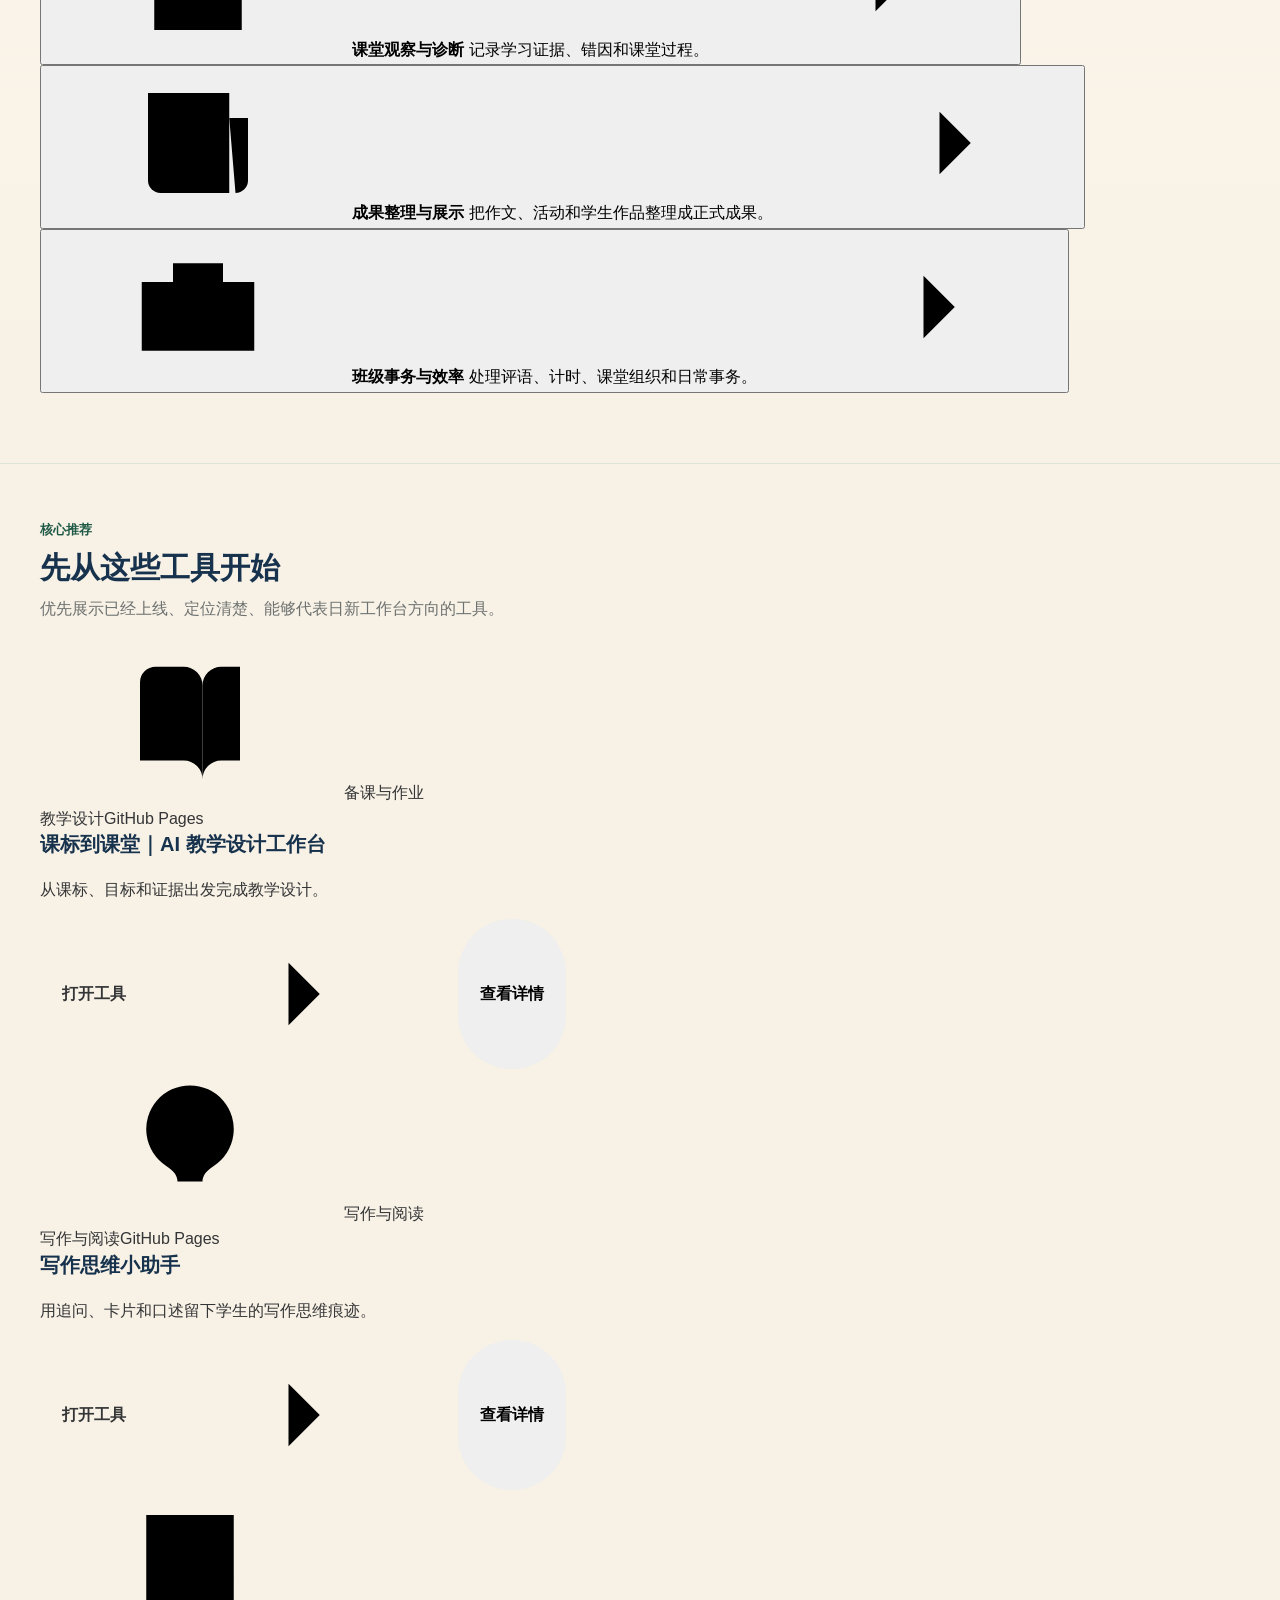
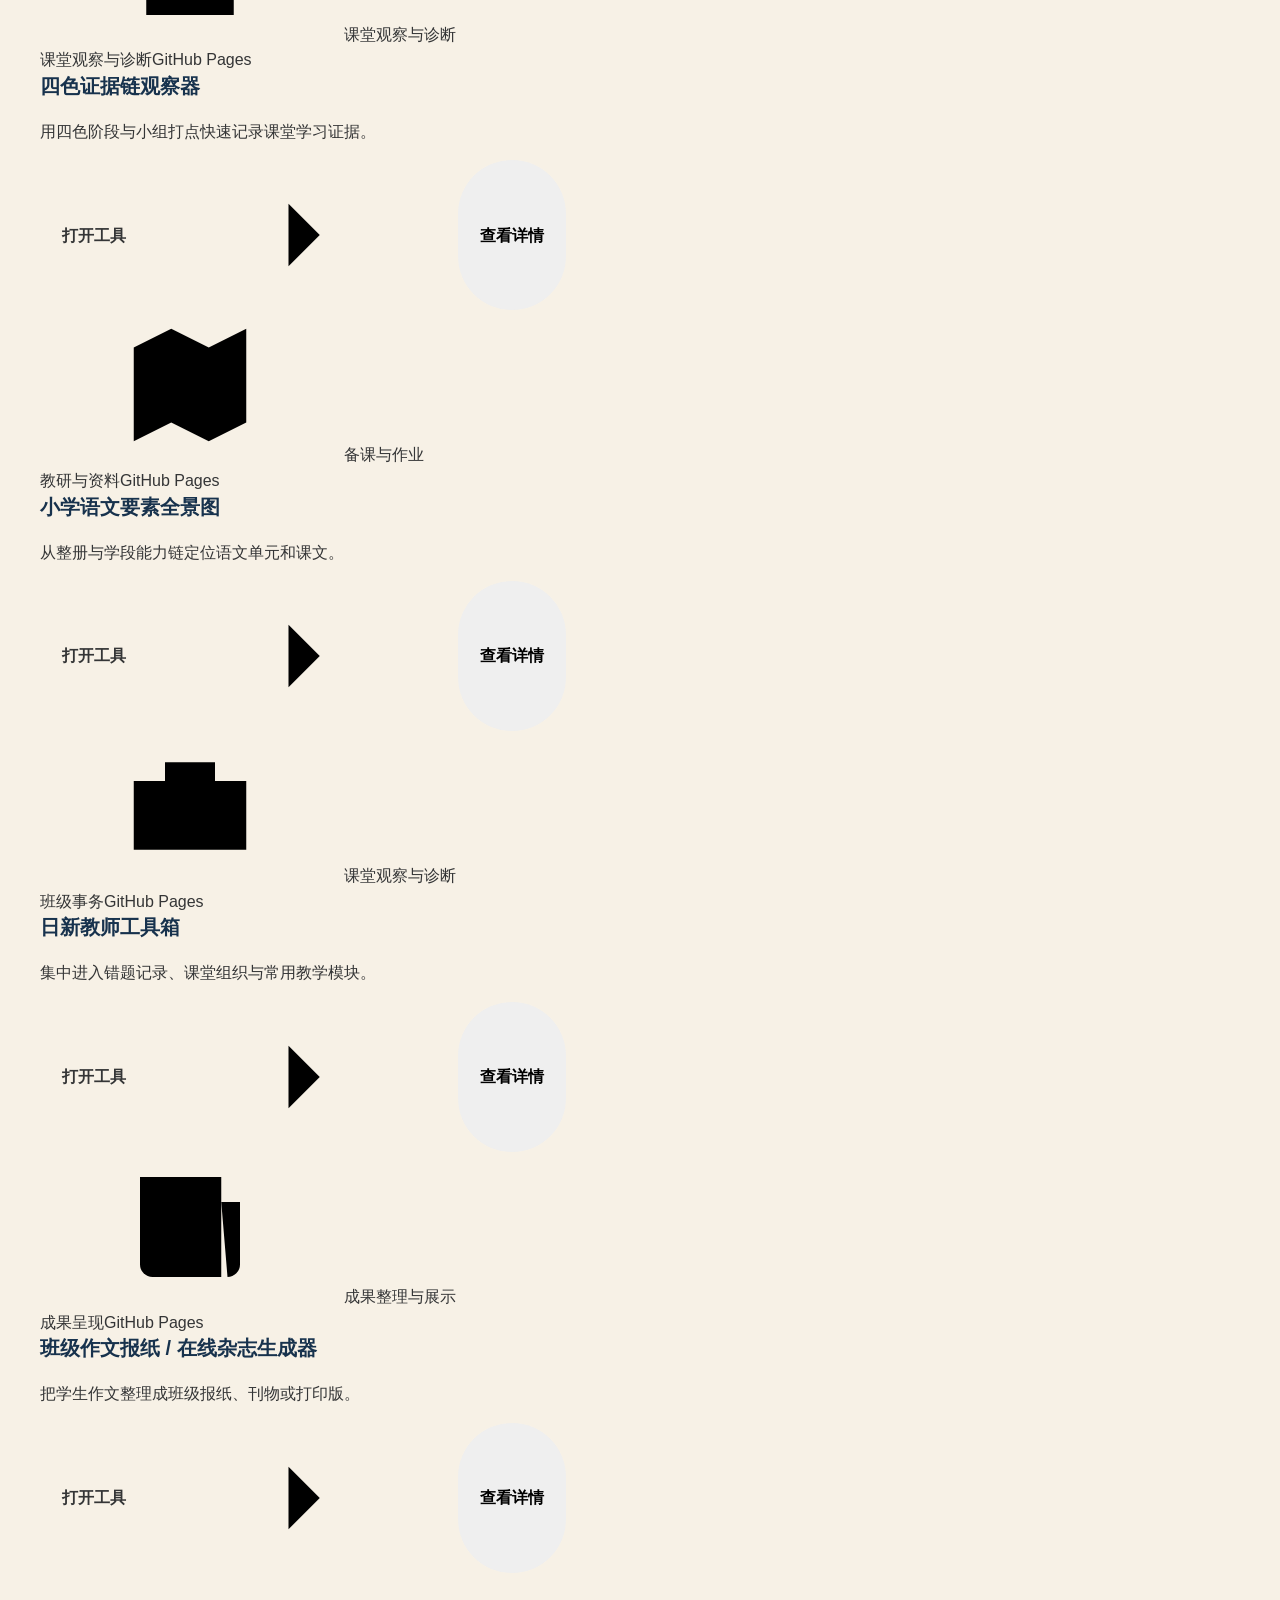
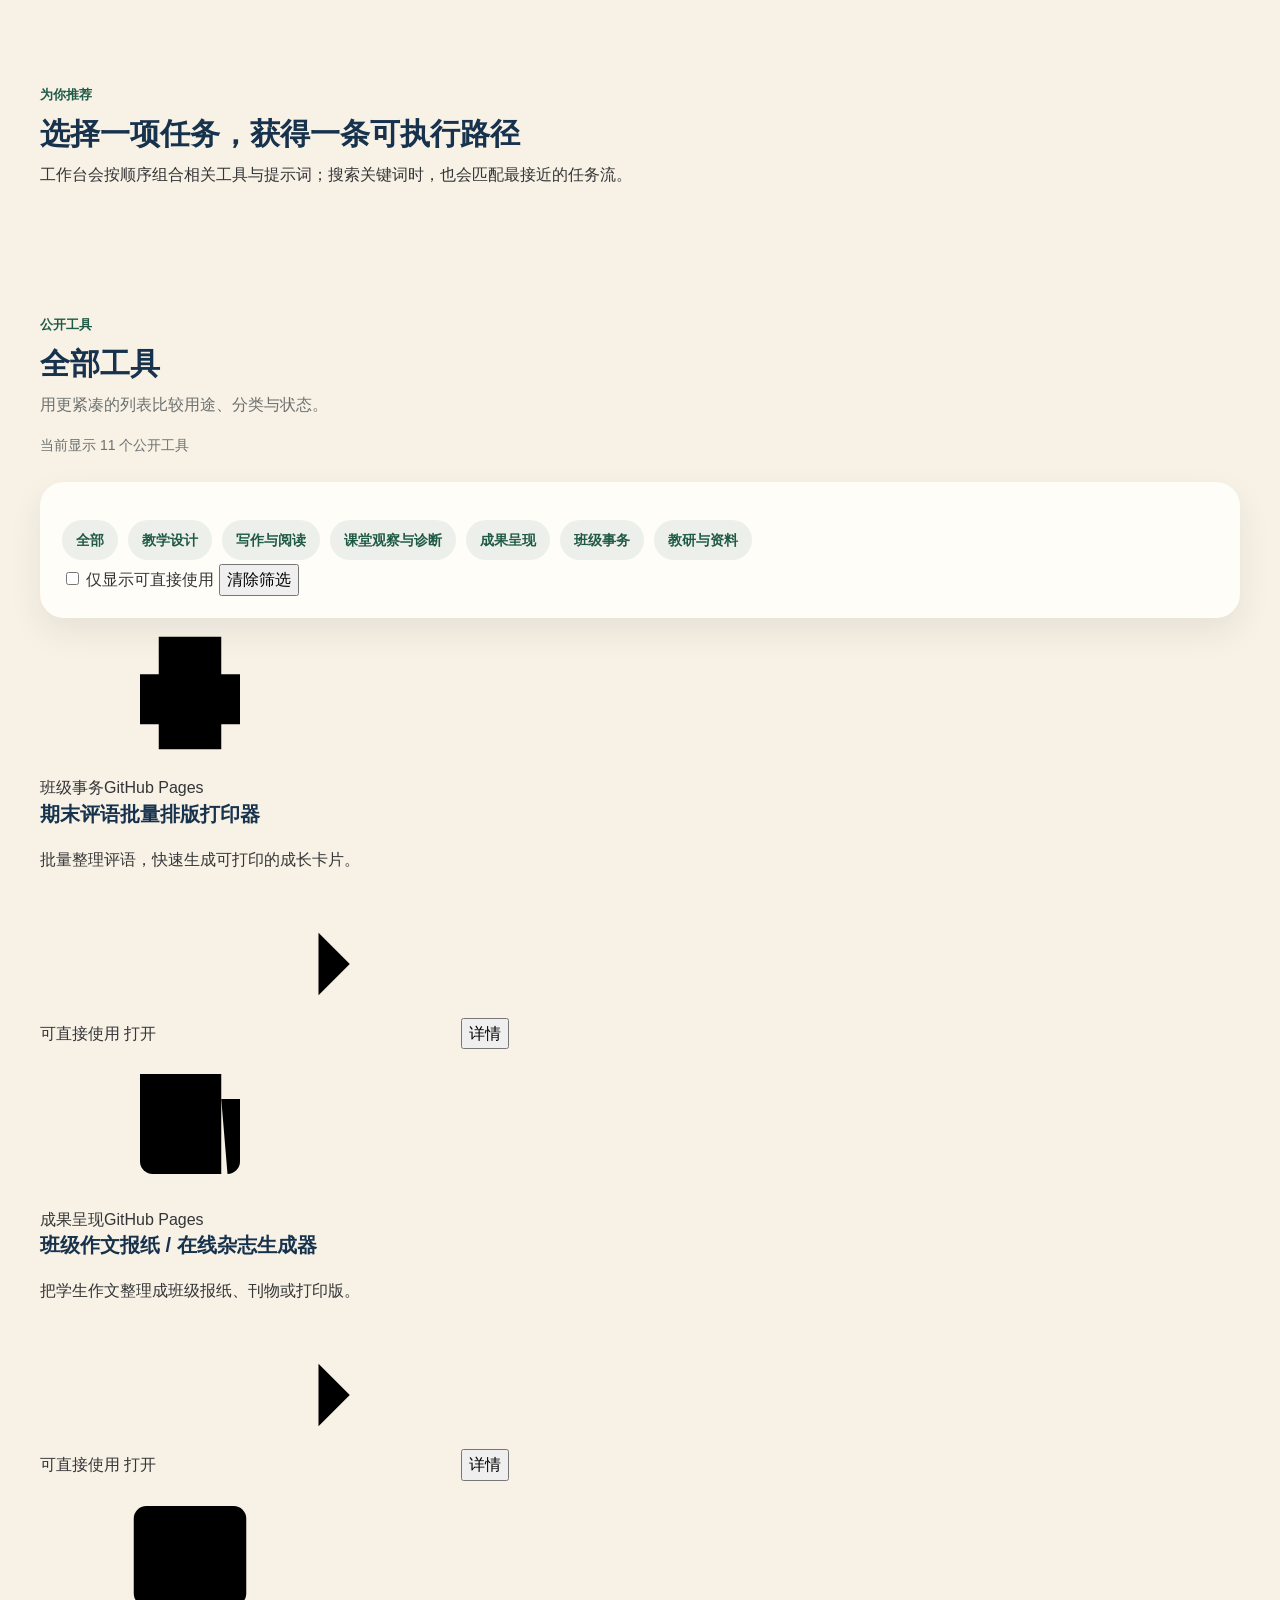
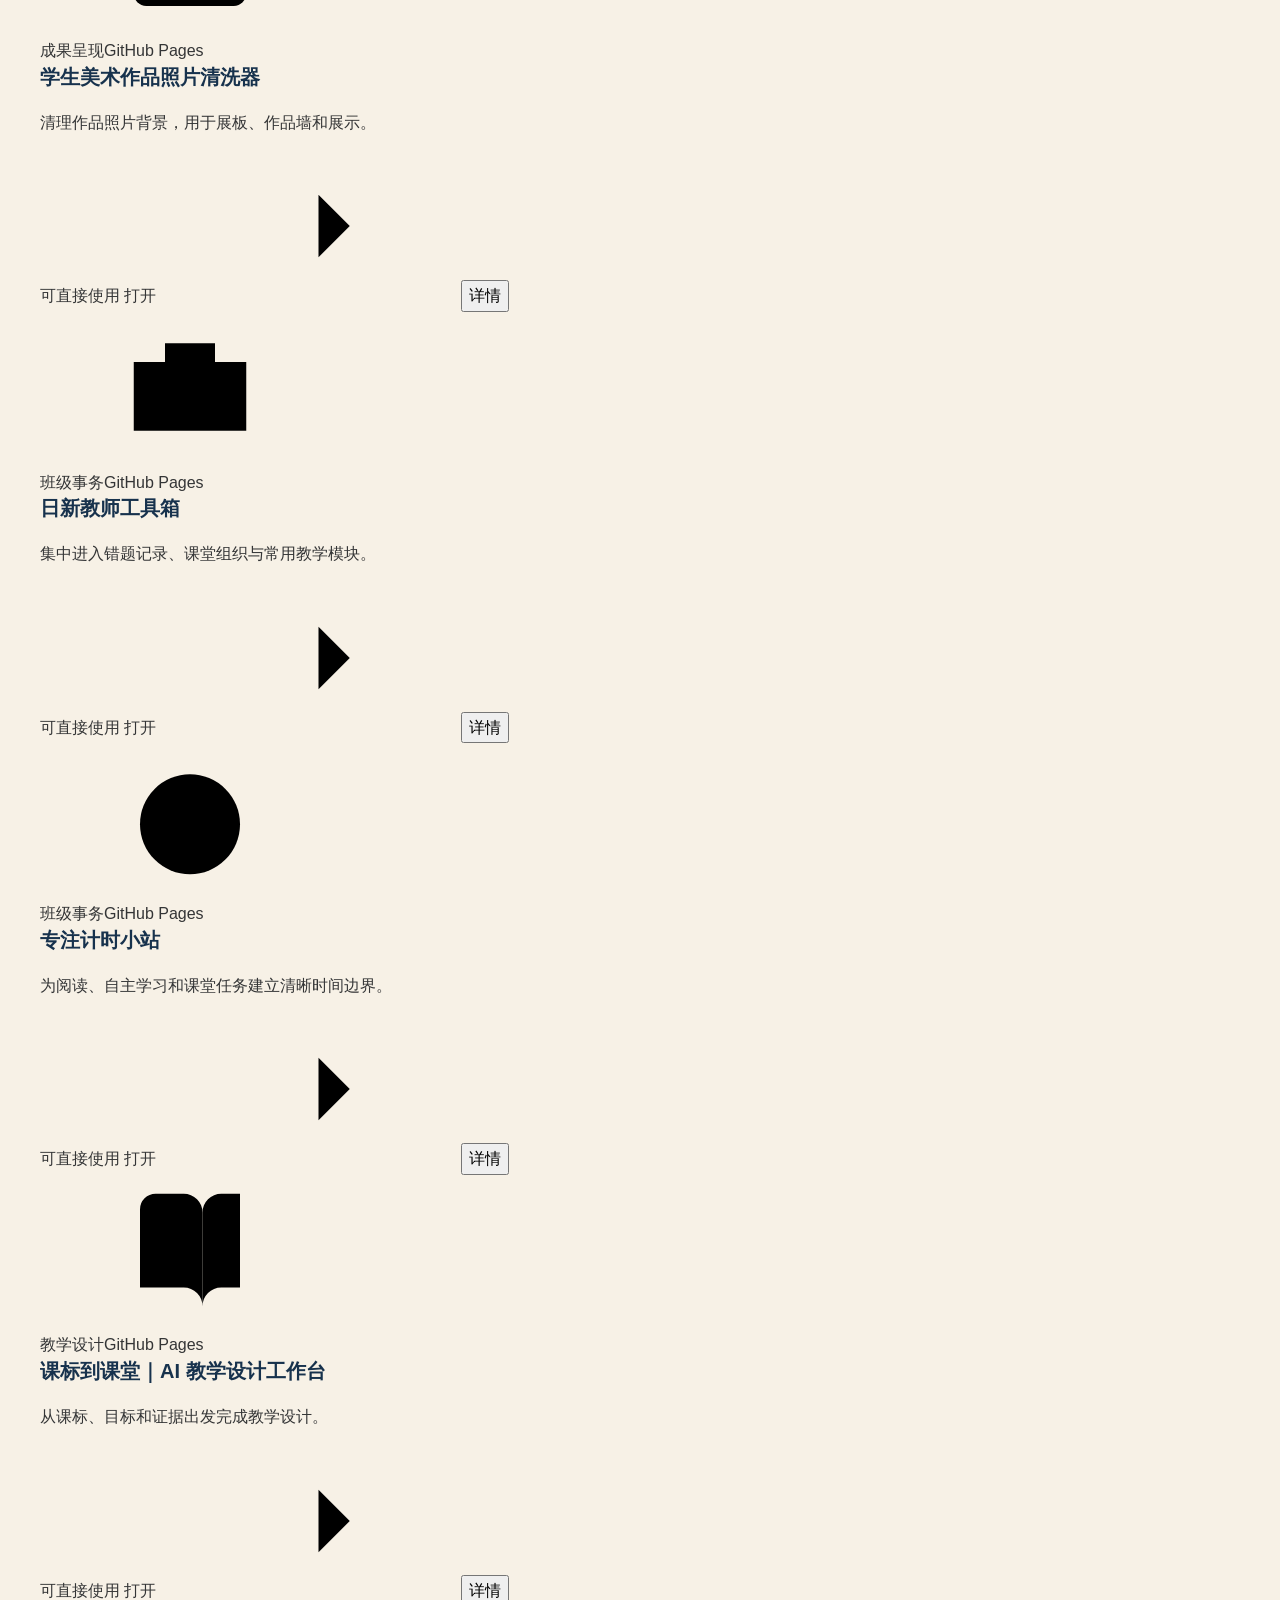
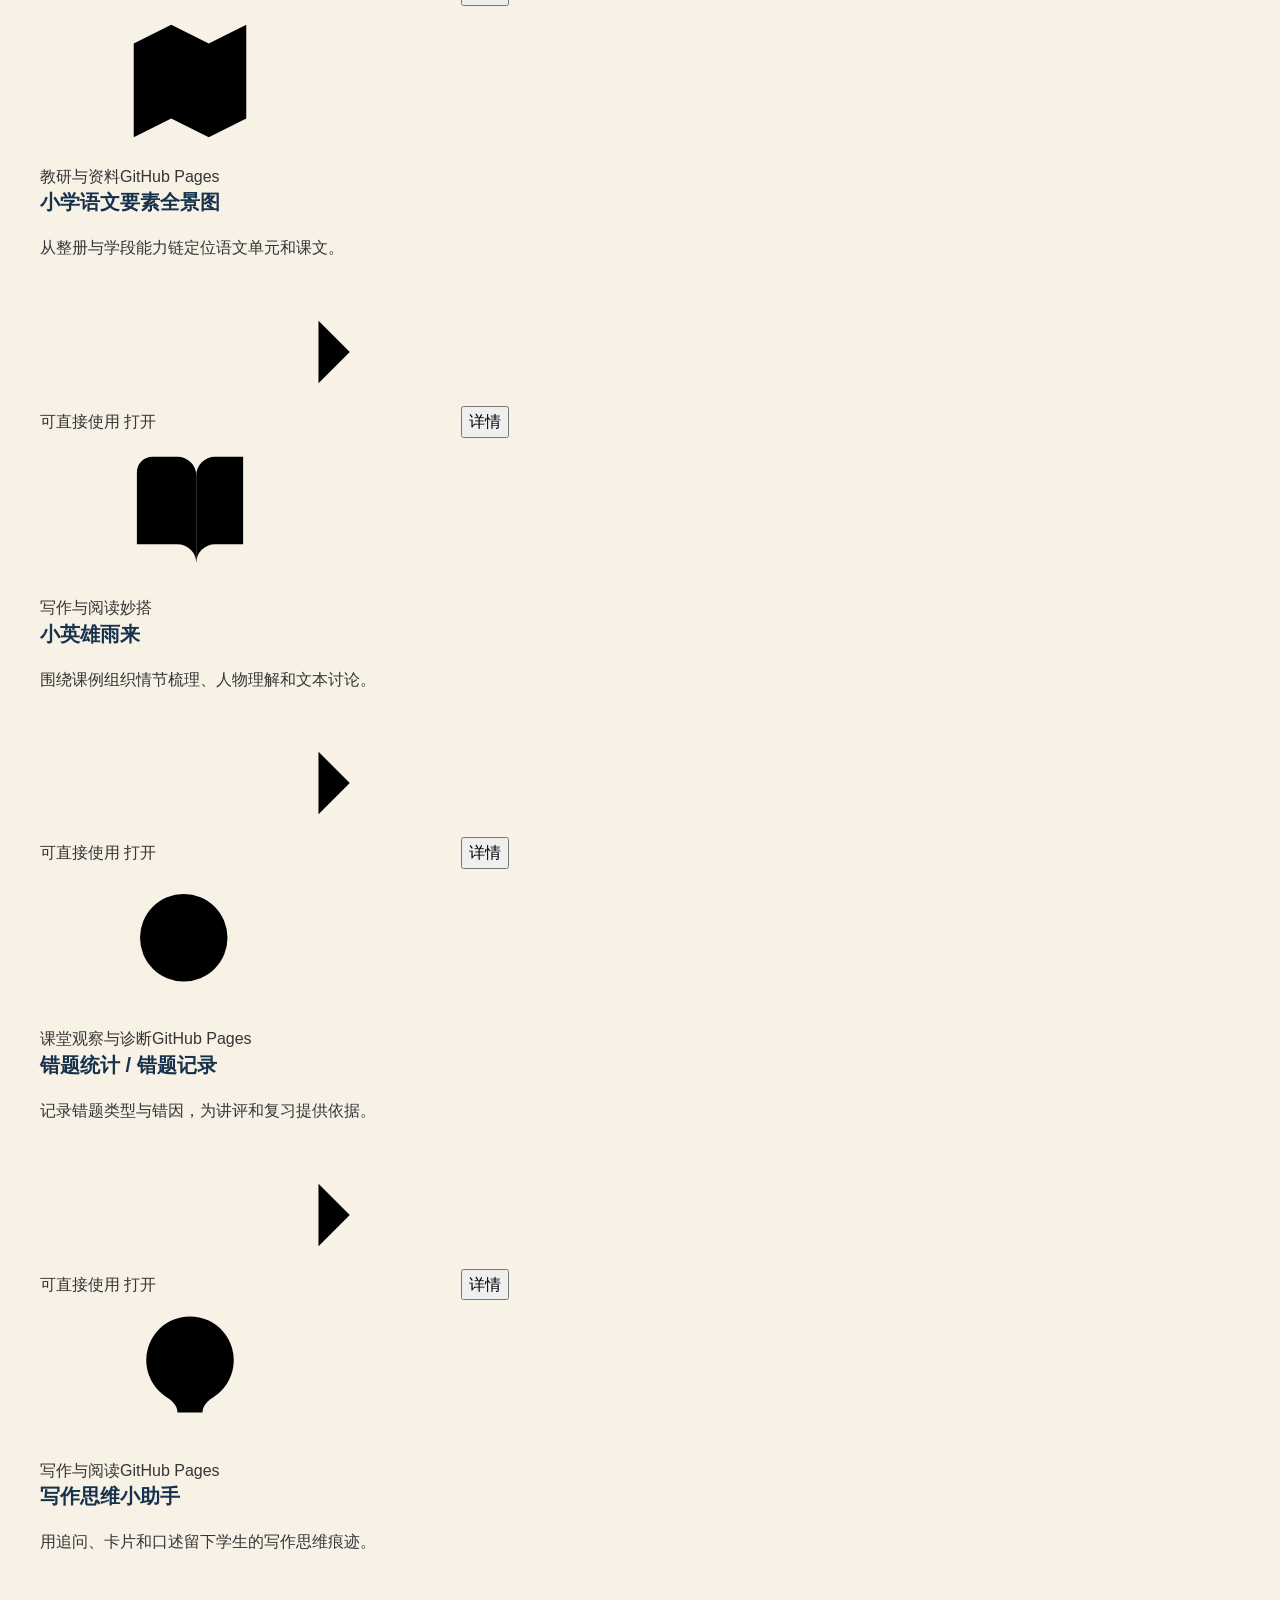
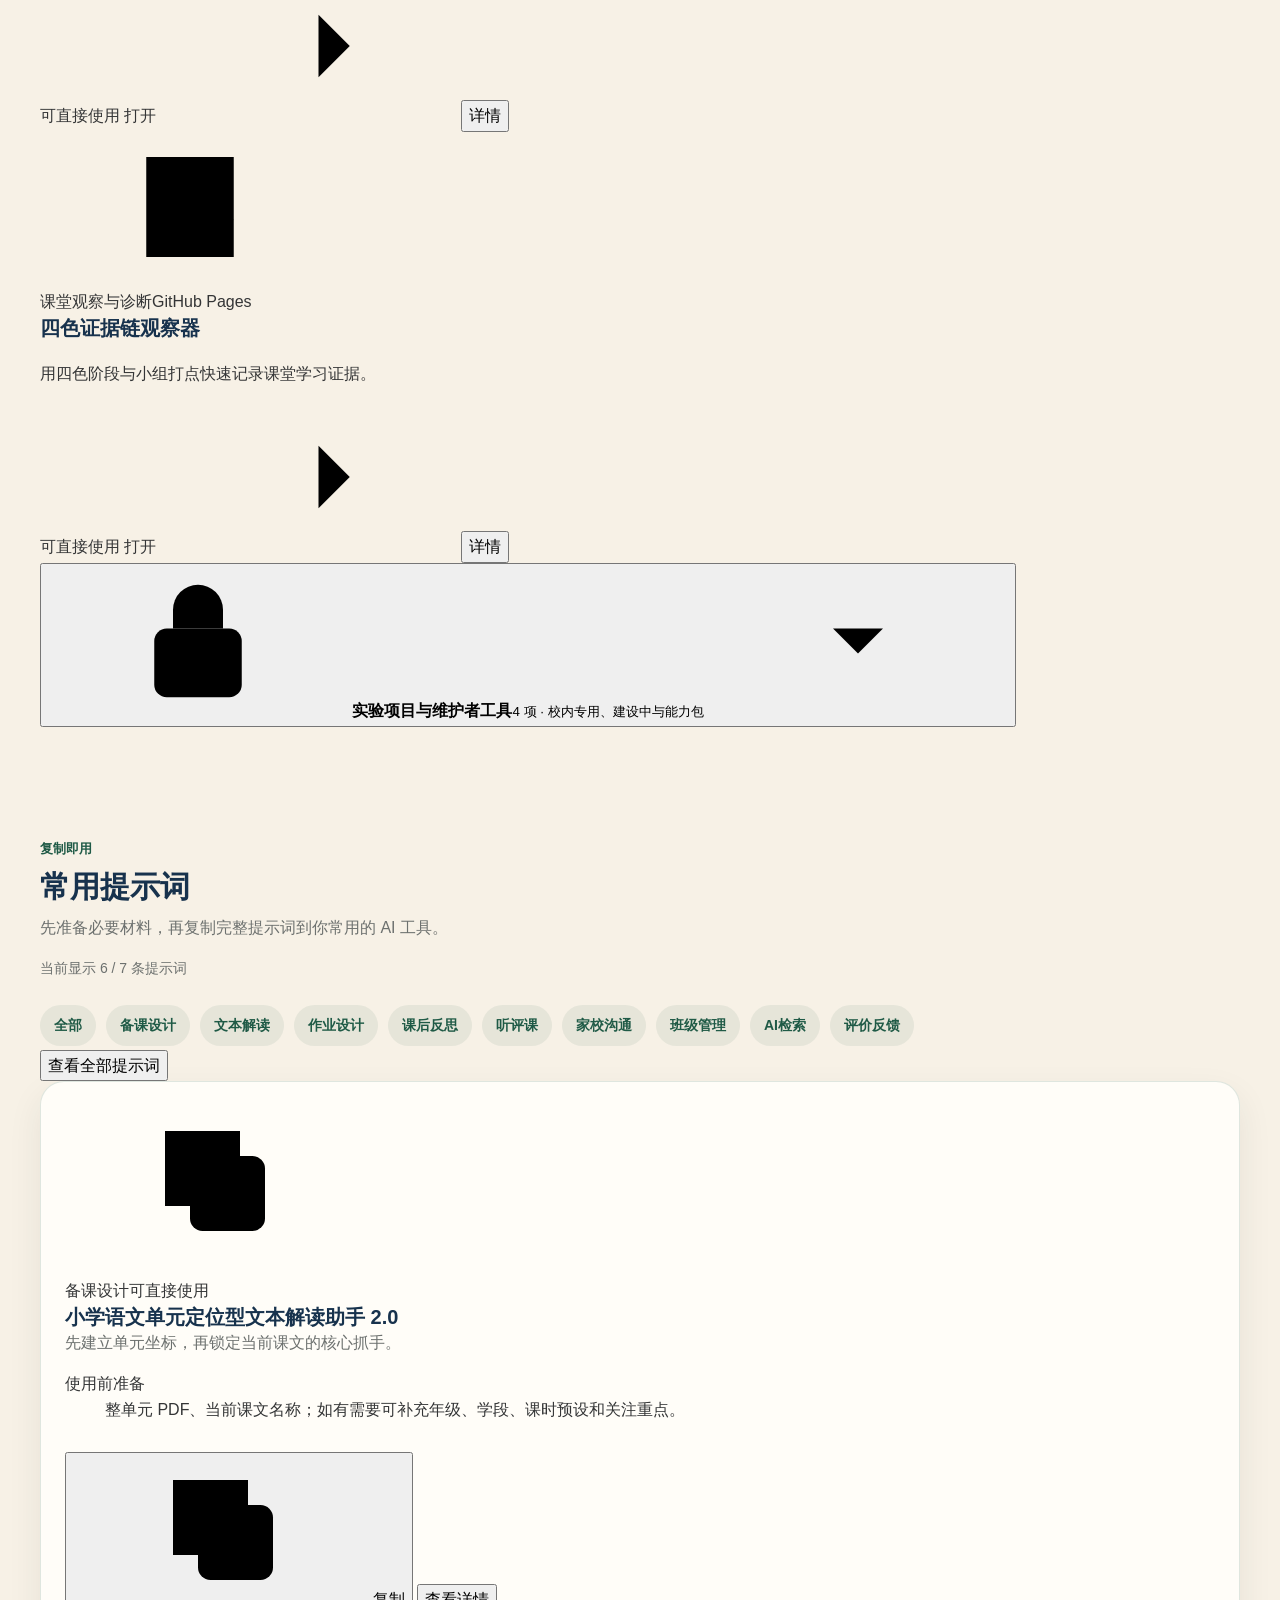
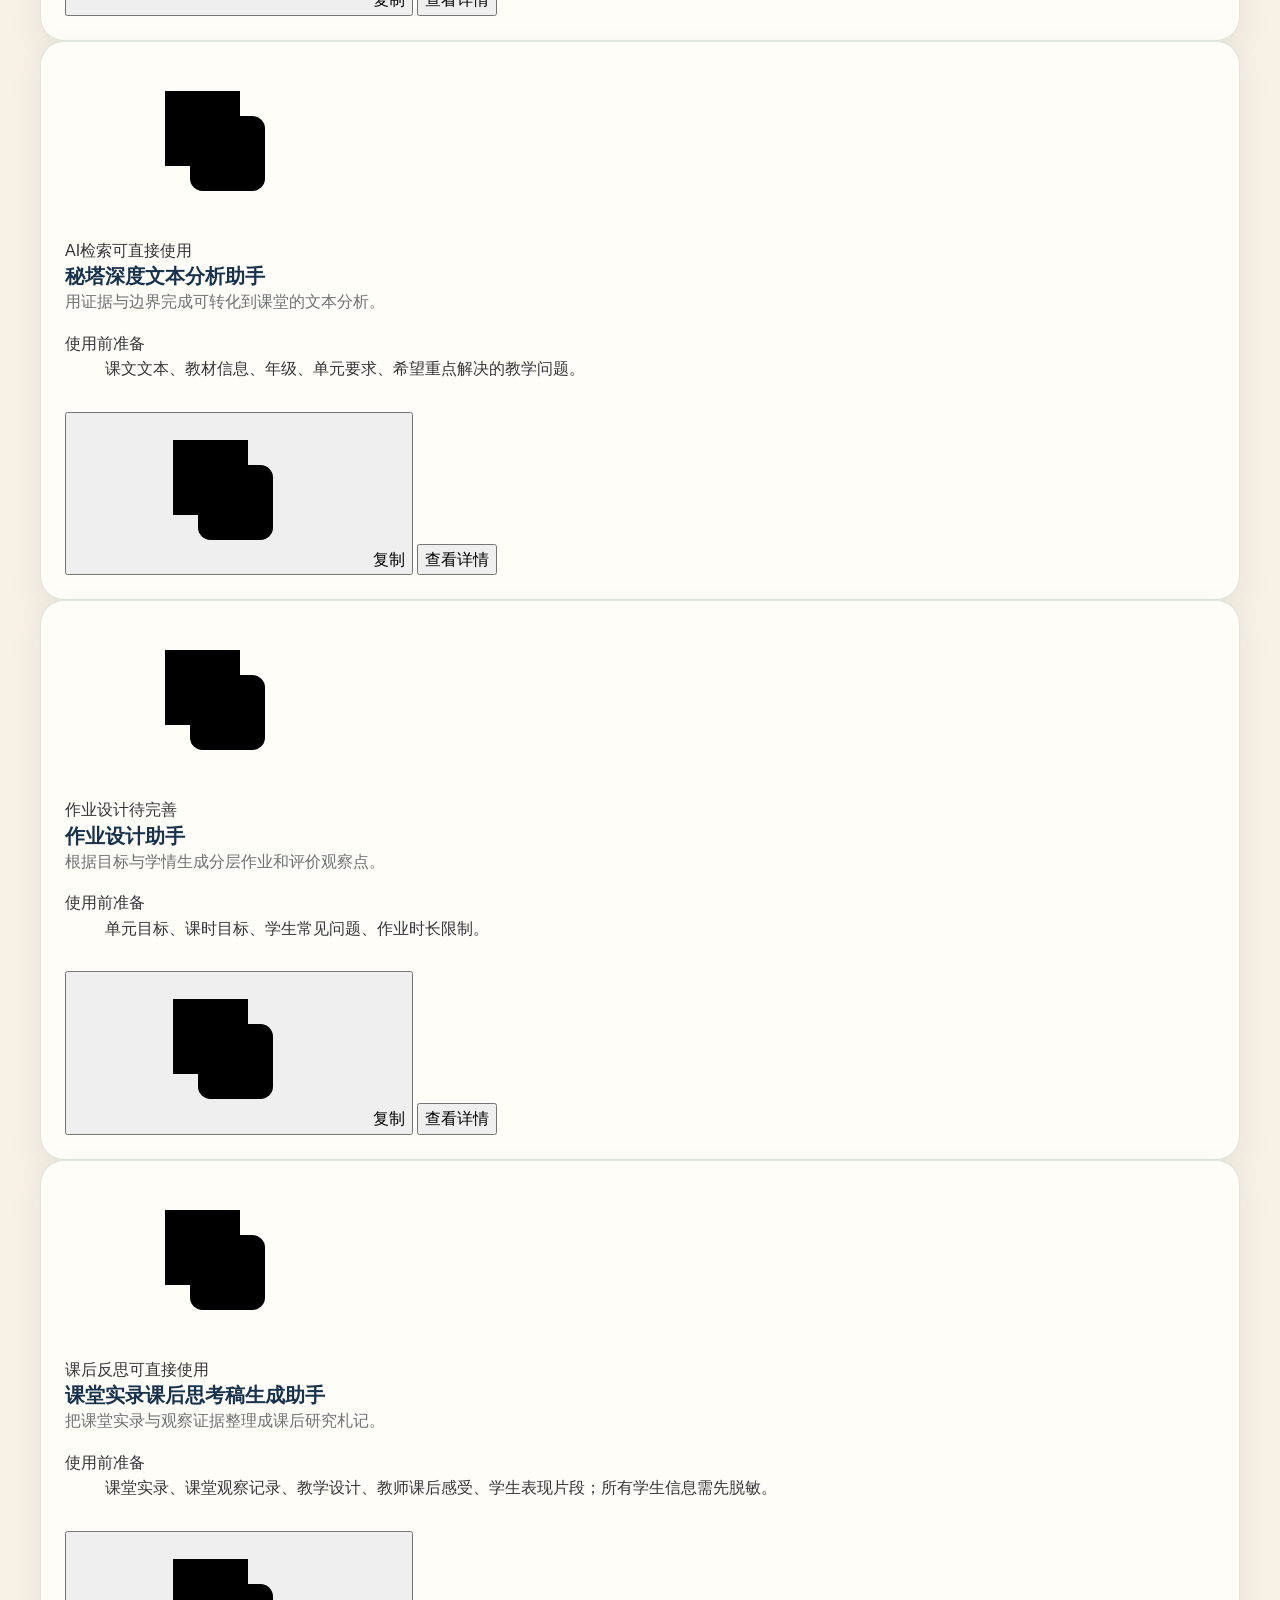
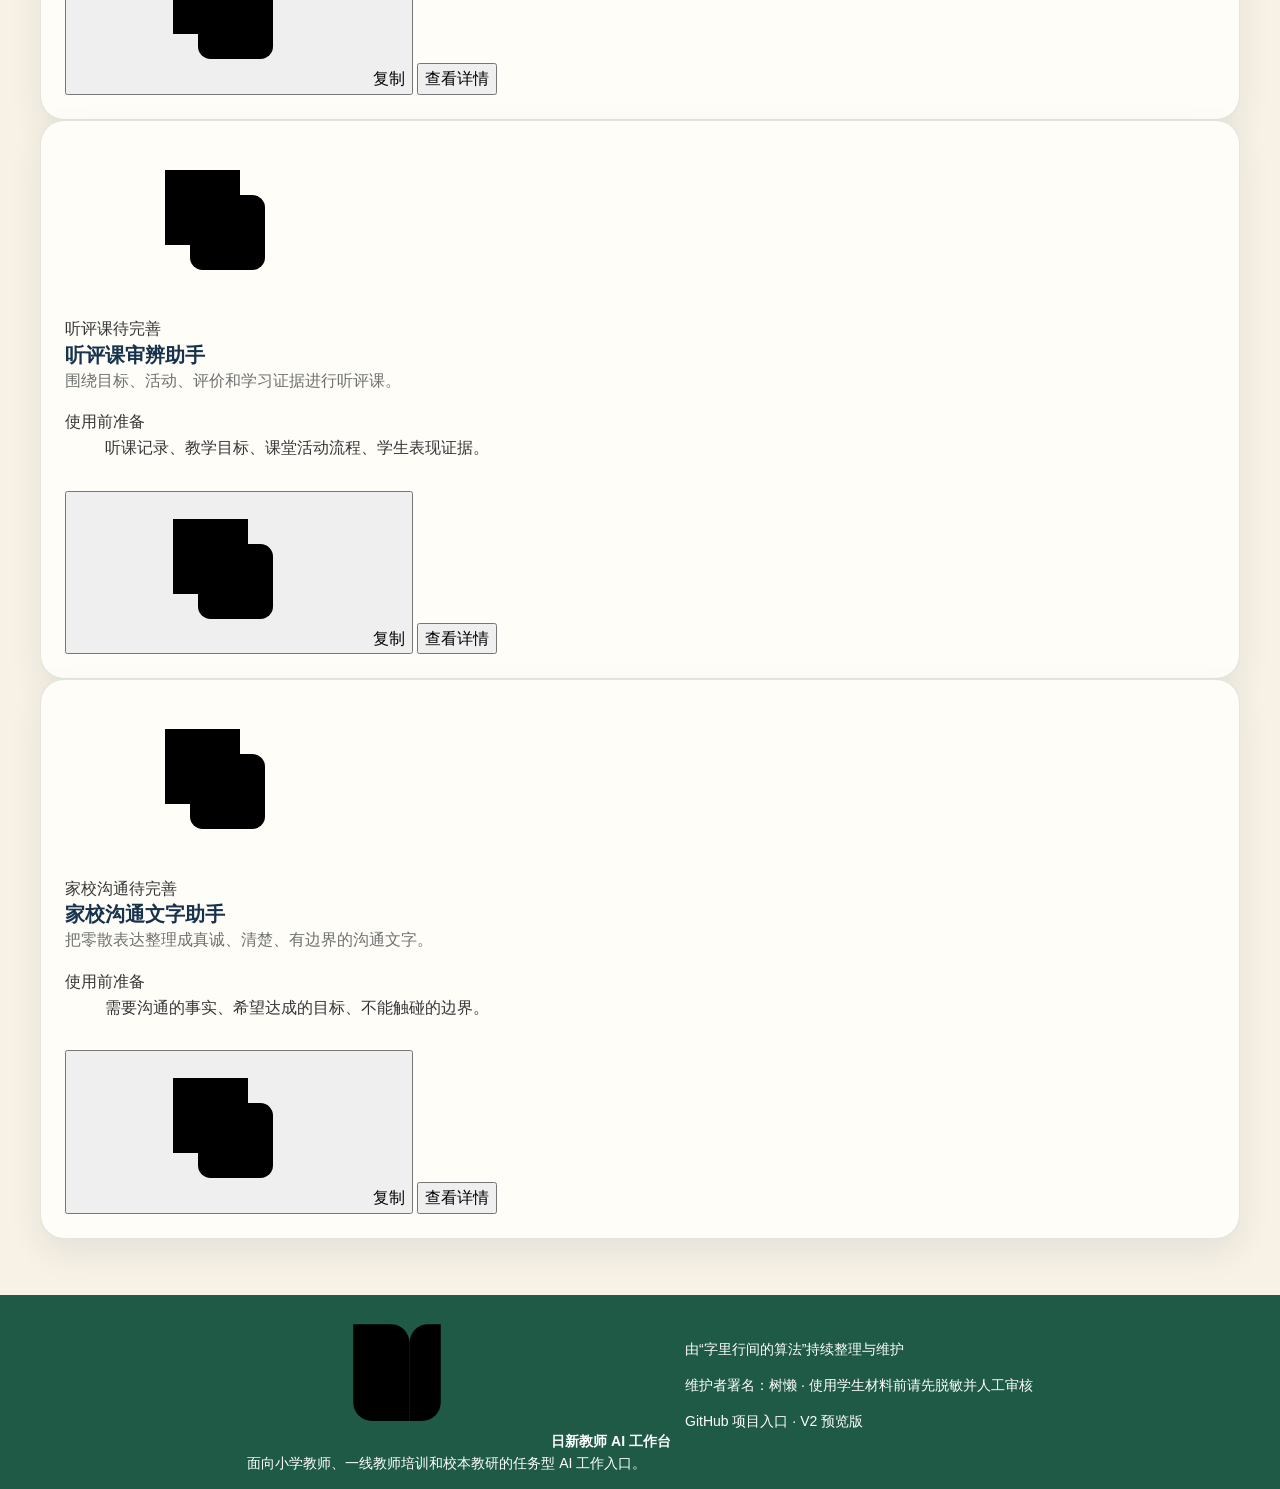
==== commit 55fe02a7: "feat(workbench): rebuild task-first homepage interactions" ====
--- a/index.html
+++ b/index.html
@@ -3,80 +3,288 @@
   <head>
     <meta charset="UTF-8" />
     <meta name="viewport" content="width=device-width, initial-scale=1.0" />
+    <meta
+      name="description"
+      content="日新教师 AI 工作台：从真实教学任务出发，找到可直接使用的工具、提示词与组合工作流。"
+    />
     <title>日新教师 AI 工作台</title>
     <link rel="icon" href="favicon.svg" type="image/svg+xml" />
     <link rel="stylesheet" href="styles.css" />
   </head>
   <body>
-    <header class="hero">
-      <nav class="topbar" aria-label="页面导航">
-        <a class="brand" href="#">日新教师 AI 工作台</a>
-        <div class="nav-links">
-          <a href="#tools">工具入口</a>
+    <a class="skip-link" href="#main-content">跳到主要内容</a>
+
+    <svg class="svg-sprite" aria-hidden="true">
+      <symbol id="icon-brand" viewBox="0 0 24 24">
+        <path d="M5 4.5h6a3 3 0 0 1 3 3V20H8a3 3 0 0 1-3-3V4.5Z" />
+        <path d="M14 7.5a3 3 0 0 1 3-3h2V17a3 3 0 0 1-3 3h-2" />
+        <path d="M8 9h3M8 13h3" />
+      </symbol>
+      <symbol id="icon-search" viewBox="0 0 24 24">
+        <circle cx="11" cy="11" r="6.5" /><path d="m16 16 4 4" />
+      </symbol>
+      <symbol id="icon-close" viewBox="0 0 24 24"><path d="m6 6 12 12M18 6 6 18" /></symbol>
+      <symbol id="icon-menu" viewBox="0 0 24 24"><path d="M4 7h16M4 12h16M4 17h16" /></symbol>
+      <symbol id="icon-arrow" viewBox="0 0 24 24"><path d="M5 12h14m-5-5 5 5-5 5" /></symbol>
+      <symbol id="icon-lesson-plan" viewBox="0 0 24 24">
+        <path d="M4 5.5A2.5 2.5 0 0 1 6.5 3H11a3 3 0 0 1 3 3v15a3 3 0 0 0-3-3H4V5.5Z" />
+        <path d="M14 6a3 3 0 0 1 3-3h3v15h-3a3 3 0 0 0-3 3" />
+      </symbol>
+      <symbol id="icon-book-open" viewBox="0 0 24 24">
+        <path d="M3.5 5.5A2.5 2.5 0 0 1 6 3h4a3 3 0 0 1 3 3v14a3 3 0 0 0-3-3H3.5V5.5Z" />
+        <path d="M13 6a3 3 0 0 1 3-3h4.5v14H16a3 3 0 0 0-3 3" />
+      </symbol>
+      <symbol id="icon-evidence" viewBox="0 0 24 24">
+        <path d="M5 4h14v16H5z" /><path d="M8 8h8M8 12h5M8 16h3" /><path d="m15 15 1.5 1.5L19 14" />
+      </symbol>
+      <symbol id="icon-newspaper" viewBox="0 0 24 24">
+        <path d="M4 4h13v16H6a2 2 0 0 1-2-2V4Z" /><path d="M17 8h3v10a2 2 0 0 1-2 2M7 8h7M7 12h3M12 12h2M7 16h7" />
+      </symbol>
+      <symbol id="icon-toolbox" viewBox="0 0 24 24">
+        <path d="M3 8h18v11H3z" /><path d="M8 8V5h8v3M3 12h18M10 12v2h4v-2" />
+      </symbol>
+      <symbol id="icon-printer" viewBox="0 0 24 24">
+        <path d="M7 9V3h10v6M7 17H4V9h16v8h-3M7 14h10v7H7z" /><path d="M16 12h1" />
+      </symbol>
+      <symbol id="icon-layout" viewBox="0 0 24 24"><path d="M4 4h16v16H4zM4 9h16M10 9v11" /></symbol>
+      <symbol id="icon-image" viewBox="0 0 24 24">
+        <rect x="3" y="4" width="18" height="16" rx="2" /><circle cx="8.5" cy="9" r="1.5" /><path d="m5 18 5-5 3 3 2-2 4 4" />
+      </symbol>
+      <symbol id="icon-spark" viewBox="0 0 24 24"><path d="m12 3 1.5 5.5L19 10l-5.5 1.5L12 17l-1.5-5.5L5 10l5.5-1.5L12 3Z" /><path d="m19 16 .7 2.3L22 19l-2.3.7L19 22l-.7-2.3L16 19l2.3-.7L19 16Z" /></symbol>
+      <symbol id="icon-timer" viewBox="0 0 24 24"><circle cx="12" cy="13" r="8" /><path d="M9 2h6M12 5V2M12 9v5l3 2" /></symbol>
+      <symbol id="icon-map" viewBox="0 0 24 24"><path d="m3 6 6-3 6 3 6-3v15l-6 3-6-3-6 3V6Z" /><path d="M9 3v15M15 6v15" /></symbol>
+      <symbol id="icon-archive" viewBox="0 0 24 24"><path d="M4 8h16v12H4zM3 4h18v4H3zM9 12h6" /></symbol>
+      <symbol id="icon-diagnosis" viewBox="0 0 24 24"><circle cx="11" cy="11" r="7" /><path d="m16 16 5 5M8 11h6M11 8v6" /></symbol>
+      <symbol id="icon-thinking" viewBox="0 0 24 24"><path d="M8 18h8M9 21h6" /><path d="M8.2 15.5A7 7 0 1 1 15.8 15.5C14.7 16.2 14 17 14 18h-4c0-1-.7-1.8-1.8-2.5Z" /><path d="M9 10h6M12 7v6" /></symbol>
+      <symbol id="icon-edit" viewBox="0 0 24 24"><path d="M4 20h4L19 9l-4-4L4 16v4Z" /><path d="m13 7 4 4M4 20h16" /></symbol>
+      <symbol id="icon-copy" viewBox="0 0 24 24"><rect x="8" y="8" width="12" height="12" rx="2" /><path d="M16 8V4H4v12h4" /></symbol>
+      <symbol id="icon-lock" viewBox="0 0 24 24"><rect x="5" y="10" width="14" height="11" rx="2" /><path d="M8 10V7a4 4 0 0 1 8 0v3" /></symbol>
+      <symbol id="icon-chevron" viewBox="0 0 24 24"><path d="m8 10 4 4 4-4" /></symbol>
+    </svg>
+
+    <header class="site-header" id="site-header">
+      <nav class="topbar page-shell" aria-label="主导航">
+        <a class="brand" href="#start" aria-label="日新教师 AI 工作台首页">
+          <svg aria-hidden="true"><use href="#icon-brand"></use></svg>
+          <span class="brand-copy">
+            <strong>日新教师 AI 工作台</strong>
+            <small>从真实教学任务出发</small>
+          </span>
+        </a>
+        <button
+          class="menu-button icon-button"
+          id="menu-toggle"
+          type="button"
+          aria-label="打开导航菜单"
+          aria-controls="top-nav"
+          aria-expanded="false"
+        >
+          <svg aria-hidden="true"><use href="#icon-menu"></use></svg>
+        </button>
+        <div class="nav-links" id="top-nav">
+          <a href="#start">开始任务</a>
+          <a href="#featured">推荐工具</a>
+          <a href="#tools">全部工具</a>
           <a href="#prompts">提示词</a>
+          <a href="#about">关于</a>
         </div>
       </nav>
-
-      <section class="hero-inner" aria-labelledby="hero-title">
-        <div class="hero-copy">
-          <h1 id="hero-title">日新教师 AI 工作台</h1>
-          <p class="hero-text">从真实教学任务出发，找到合适的工具和提示词。</p>
-          <div class="hero-actions">
-            <a class="button primary" href="#tools">查看工具</a>
-            <a class="button secondary" href="#prompts">查看提示词</a>
-          </div>
-        </div>
-      </section>
     </header>
 
-    <main>
+    <main id="main-content">
+      <section class="hero" id="start" aria-labelledby="hero-title">
+        <div class="page-shell hero-inner">
+          <div class="hero-heading">
+            <p class="eyebrow">日新教师 AI 工作台</p>
+            <h1 id="hero-title">今天，你想先解决哪件教学任务？</h1>
+            <p class="hero-text">从备课、课堂观察、写作教学到成果整理，找到适合当前任务的工具与提示词。</p>
+          </div>
+
+          <div class="search-area">
+            <label class="sr-only" for="global-search">搜索工具和提示词</label>
+            <div class="search-box">
+              <svg aria-hidden="true"><use href="#icon-search"></use></svg>
+              <input
+                id="global-search"
+                type="search"
+                placeholder="搜索备课、作文讲评、错题统计、活动长图……"
+                autocomplete="off"
+                aria-controls="search-suggestions"
+                aria-expanded="false"
+              />
+              <button class="search-clear icon-button" id="search-clear" type="button" aria-label="清空搜索" hidden>
+                <svg aria-hidden="true"><use href="#icon-close"></use></svg>
+              </button>
+            </div>
+            <div class="search-suggestions" id="search-suggestions" role="listbox" aria-label="搜索建议" hidden></div>
+            <p class="privacy-hint">
+              <svg aria-hidden="true"><use href="#icon-lock"></use></svg>
+              涉及学生姓名、照片、作文、评语或家庭信息时，请先脱敏，再使用。
+            </p>
+          </div>
+
+          <div class="task-entry" aria-labelledby="task-entry-title">
+            <div class="task-entry-head">
+              <h2 id="task-entry-title">从高频任务开始</h2>
+              <p>选择一项任务，工作台会组合相关工具与提示词。</p>
+            </div>
+            <div class="task-grid" id="task-grid">
+              <button class="task-card" type="button" data-task="备课与作业">
+                <span class="task-icon"><svg aria-hidden="true"><use href="#icon-lesson-plan"></use></svg></span>
+                <strong>备课与作业</strong>
+                <span>梳理课标、教材、目标、任务与评价证据。</span>
+                <svg class="task-arrow" aria-hidden="true"><use href="#icon-arrow"></use></svg>
+              </button>
+              <button class="task-card" type="button" data-task="写作与阅读">
+                <span class="task-icon"><svg aria-hidden="true"><use href="#icon-book-open"></use></svg></span>
+                <strong>写作与阅读</strong>
+                <span>支持构思、阅读理解、作文讲评和作品发表。</span>
+                <svg class="task-arrow" aria-hidden="true"><use href="#icon-arrow"></use></svg>
+              </button>
+              <button class="task-card" type="button" data-task="课堂观察与诊断">
+                <span class="task-icon"><svg aria-hidden="true"><use href="#icon-evidence"></use></svg></span>
+                <strong>课堂观察与诊断</strong>
+                <span>记录学习证据、错因和课堂过程。</span>
+                <svg class="task-arrow" aria-hidden="true"><use href="#icon-arrow"></use></svg>
+              </button>
+              <button class="task-card" type="button" data-task="成果整理与展示">
+                <span class="task-icon"><svg aria-hidden="true"><use href="#icon-newspaper"></use></svg></span>
+                <strong>成果整理与展示</strong>
+                <span>把作文、活动和学生作品整理成正式成果。</span>
+                <svg class="task-arrow" aria-hidden="true"><use href="#icon-arrow"></use></svg>
+              </button>
+              <button class="task-card" type="button" data-task="班级事务与效率">
+                <span class="task-icon"><svg aria-hidden="true"><use href="#icon-toolbox"></use></svg></span>
+                <strong>班级事务与效率</strong>
+                <span>处理评语、计时、课堂组织和日常事务。</span>
+                <svg class="task-arrow" aria-hidden="true"><use href="#icon-arrow"></use></svg>
+              </button>
+            </div>
+          </div>
+        </div>
+      </section>
+
+      <section class="section featured-section" id="featured" aria-labelledby="featured-title">
+        <div class="page-shell">
+          <div class="section-heading">
+            <div>
+              <p class="eyebrow">核心推荐</p>
+              <h2 id="featured-title">先从这些工具开始</h2>
+            </div>
+            <p>优先展示已经上线、定位清楚、能够代表日新工作台方向的工具。</p>
+          </div>
+          <div class="featured-grid loading-grid" id="featured-grid" aria-live="polite">
+            <div class="skeleton-card"></div><div class="skeleton-card"></div><div class="skeleton-card"></div>
+          </div>
+        </div>
+      </section>
+
+      <section class="section workflow-section" id="search-results" aria-labelledby="workflow-title">
+        <div class="page-shell">
+          <div class="workflow-panel" id="workflow-panel" aria-live="polite">
+            <div class="workflow-placeholder">
+              <p class="eyebrow">为你推荐</p>
+              <h2 id="workflow-title">选择一项任务，获得一条可执行路径</h2>
+              <p>工作台会按顺序组合相关工具与提示词；搜索关键词时，也会匹配最接近的任务流。</p>
+            </div>
+          </div>
+        </div>
+      </section>
+
       <section class="section tools-section" id="tools" aria-labelledby="tools-title">
-        <div class="tools-head">
-          <div class="section-heading compact">
-            <p class="eyebrow">工具卡片</p>
-            <h2 id="tools-title">工具入口</h2>
-          </div>
-          <p class="result-count" id="tool-result-count"></p>
-        </div>
-        <div class="tool-grid" id="tool-grid"></div>
+        <div class="page-shell">
+          <div class="section-heading split-heading">
+            <div>
+              <p class="eyebrow">公开工具</p>
+              <h2 id="tools-title">全部工具</h2>
+              <p>用更紧凑的列表比较用途、分类与状态。</p>
+            </div>
+            <p class="result-count" id="tool-result-count" aria-live="polite">正在加载工具…</p>
+          </div>
+          <div class="filter-panel" aria-label="工具筛选">
+            <div class="category-scroll" id="tool-category-filters"></div>
+            <div class="filter-actions">
+              <label class="check-filter">
+                <input id="online-only" type="checkbox" />
+                <span>仅显示可直接使用</span>
+              </label>
+              <button class="text-button" id="clear-filters" type="button">清除筛选</button>
+            </div>
+          </div>
+          <div class="compact-tool-grid loading-grid" id="tool-grid" aria-live="polite">
+            <div class="skeleton-row"></div><div class="skeleton-row"></div>
+          </div>
+
+          <div class="internal-zone">
+            <button
+              class="internal-toggle"
+              id="internal-toggle"
+              type="button"
+              aria-expanded="false"
+              aria-controls="internal-panel"
+            >
+              <span>
+                <svg aria-hidden="true"><use href="#icon-lock"></use></svg>
+                <span><strong>实验项目与维护者工具</strong><small id="internal-count">校内专用、建设中与能力包</small></span>
+              </span>
+              <svg class="chevron" aria-hidden="true"><use href="#icon-chevron"></use></svg>
+            </button>
+            <div class="internal-panel" id="internal-panel" hidden>
+              <p class="internal-note">这些项目不提供公开跳转；状态和使用边界请在详情中查看。</p>
+              <div class="internal-list" id="internal-list"></div>
+            </div>
+          </div>
+        </div>
       </section>
 
       <section class="section prompt-section" id="prompts" aria-labelledby="prompts-title">
-        <div class="tools-head">
-          <div class="section-heading compact">
-            <p class="eyebrow">提示词工作台</p>
-            <h2 id="prompts-title">常用提示词</h2>
-          </div>
-          <p class="result-count" id="prompt-result-count"></p>
-        </div>
-        <div class="prompt-grid" id="prompt-grid"></div>
-      </section>
-
-      <section class="section privacy-section" id="privacy" aria-labelledby="privacy-title">
+        <div class="page-shell">
+          <div class="section-heading split-heading">
+            <div>
+              <p class="eyebrow">复制即用</p>
+              <h2 id="prompts-title">常用提示词</h2>
+              <p>先准备必要材料，再复制完整提示词到你常用的 AI 工具。</p>
+            </div>
+            <p class="result-count" id="prompt-result-count" aria-live="polite">正在加载提示词…</p>
+          </div>
+          <div class="prompt-toolbar">
+            <div class="category-scroll" id="prompt-category-filters"></div>
+            <button class="text-button" id="toggle-prompts" type="button" aria-expanded="false">查看全部提示词</button>
+          </div>
+          <div class="prompt-list loading-grid" id="prompt-grid" aria-live="polite">
+            <div class="skeleton-row"></div><div class="skeleton-row"></div>
+          </div>
+        </div>
+      </section>
+    </main>
+
+    <footer class="site-footer" id="about">
+      <div class="page-shell footer-grid">
         <div>
-          <p class="eyebrow">隐私提醒</p>
-          <h2 id="privacy-title">先脱敏，再使用</h2>
-        </div>
-        <p>涉及学生姓名、照片、作文、评语、家庭信息等内容，请先脱敏。生成内容必须由教师审核后再使用。</p>
-      </section>
-    </main>
-
-    <footer class="site-footer">
-      <div>
-        <strong>树懒</strong>
-        <span>公众号：字里行间的算法</span>
+          <div class="footer-brand">
+            <svg aria-hidden="true"><use href="#icon-brand"></use></svg>
+            <strong>日新教师 AI 工作台</strong>
+          </div>
+          <p>面向小学教师、一线教师培训和校本教研的任务型 AI 工作入口。</p>
+        </div>
+        <div class="footer-meta">
+          <p>由“字里行间的算法”持续整理与维护</p>
+          <p>维护者署名：树懒 · 使用学生材料前请先脱敏并人工审核</p>
+          <p><a href="https://github.com/xj32274080/rixin-teacher-ai-entry" target="_blank" rel="noopener noreferrer">GitHub 项目入口</a> · V2 预览版</p>
+        </div>
       </div>
     </footer>
 
-    <dialog class="tool-dialog" id="detail-dialog" aria-labelledby="dialog-title">
+    <dialog class="detail-dialog" id="detail-dialog" aria-labelledby="dialog-title">
       <div class="dialog-shell">
-        <button class="icon-button" id="dialog-close" aria-label="关闭详情">×</button>
+        <button class="dialog-close icon-button" id="dialog-close" type="button" aria-label="关闭详情">
+          <svg aria-hidden="true"><use href="#icon-close"></use></svg>
+        </button>
         <div id="dialog-content"></div>
       </div>
     </dialog>
 
     <div class="toast" id="toast" role="status" aria-live="polite"></div>
-
     <script src="app.js"></script>
   </body>
 </html>
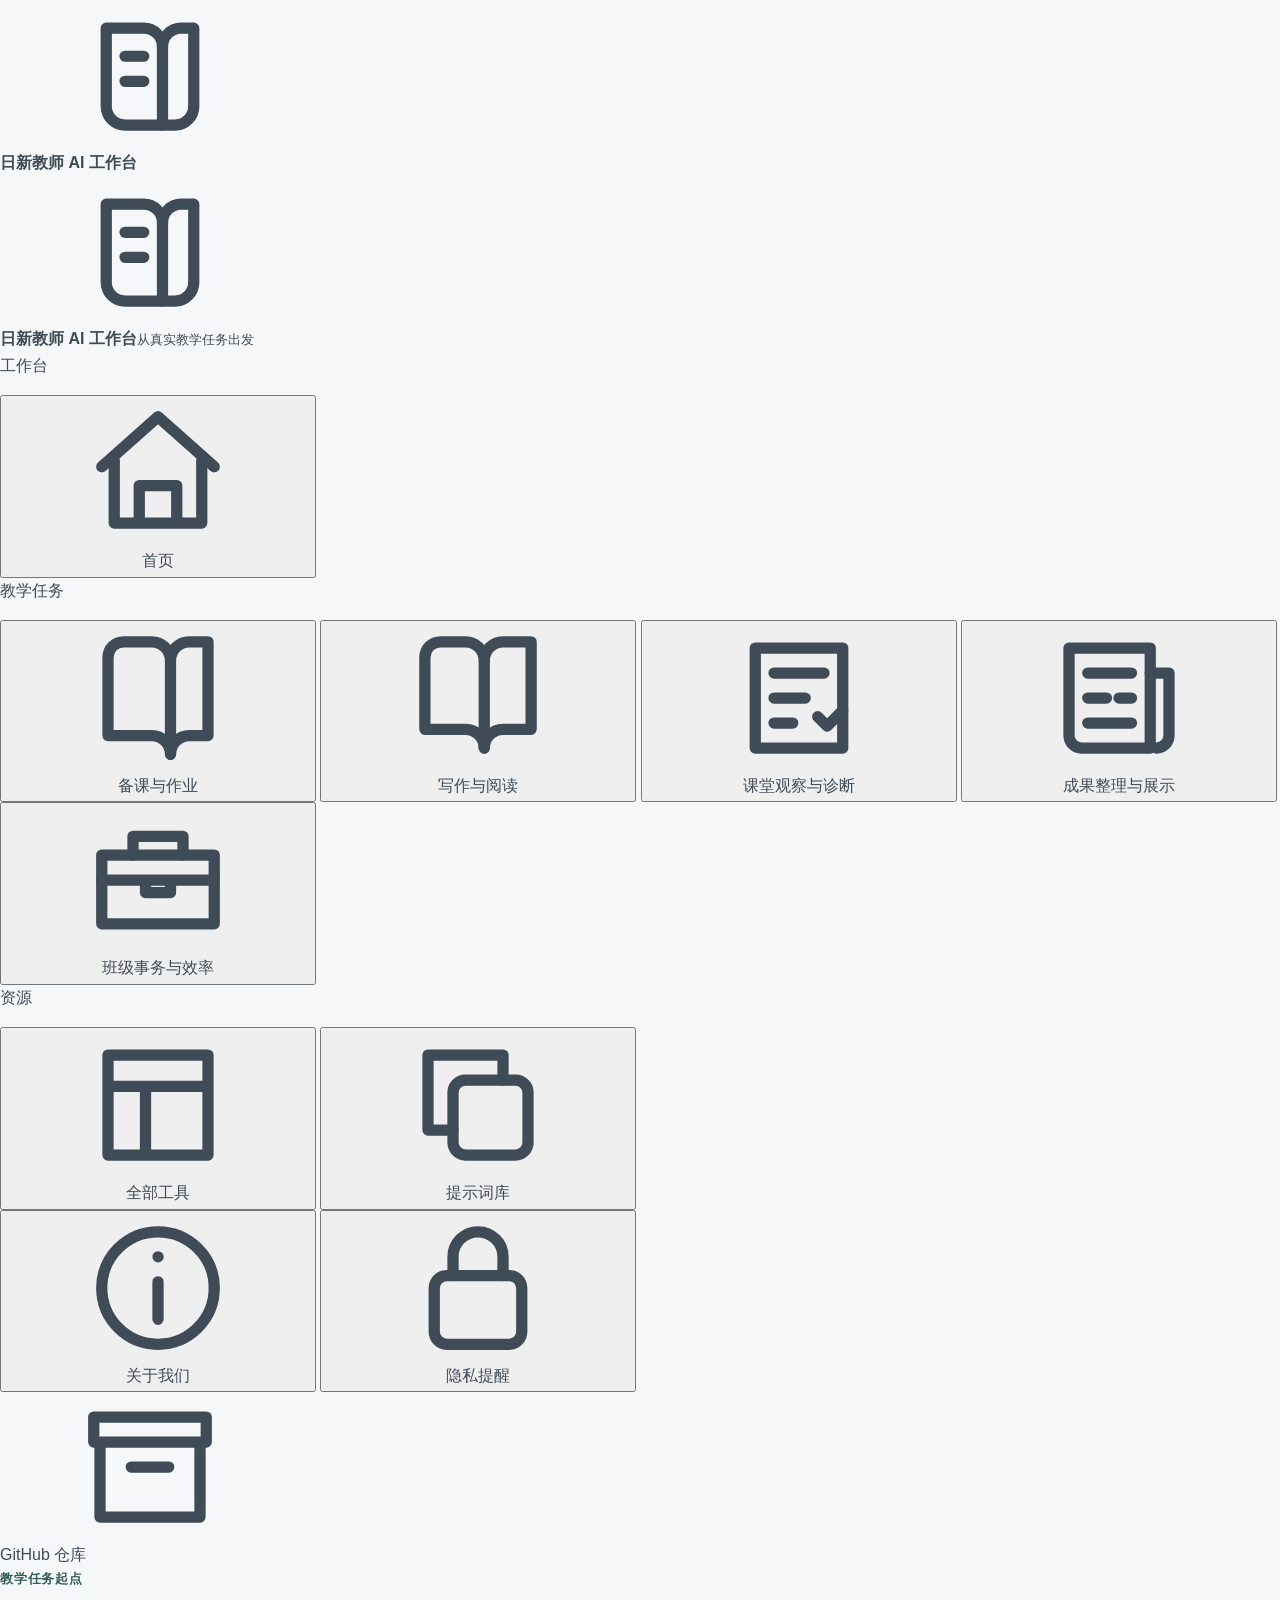
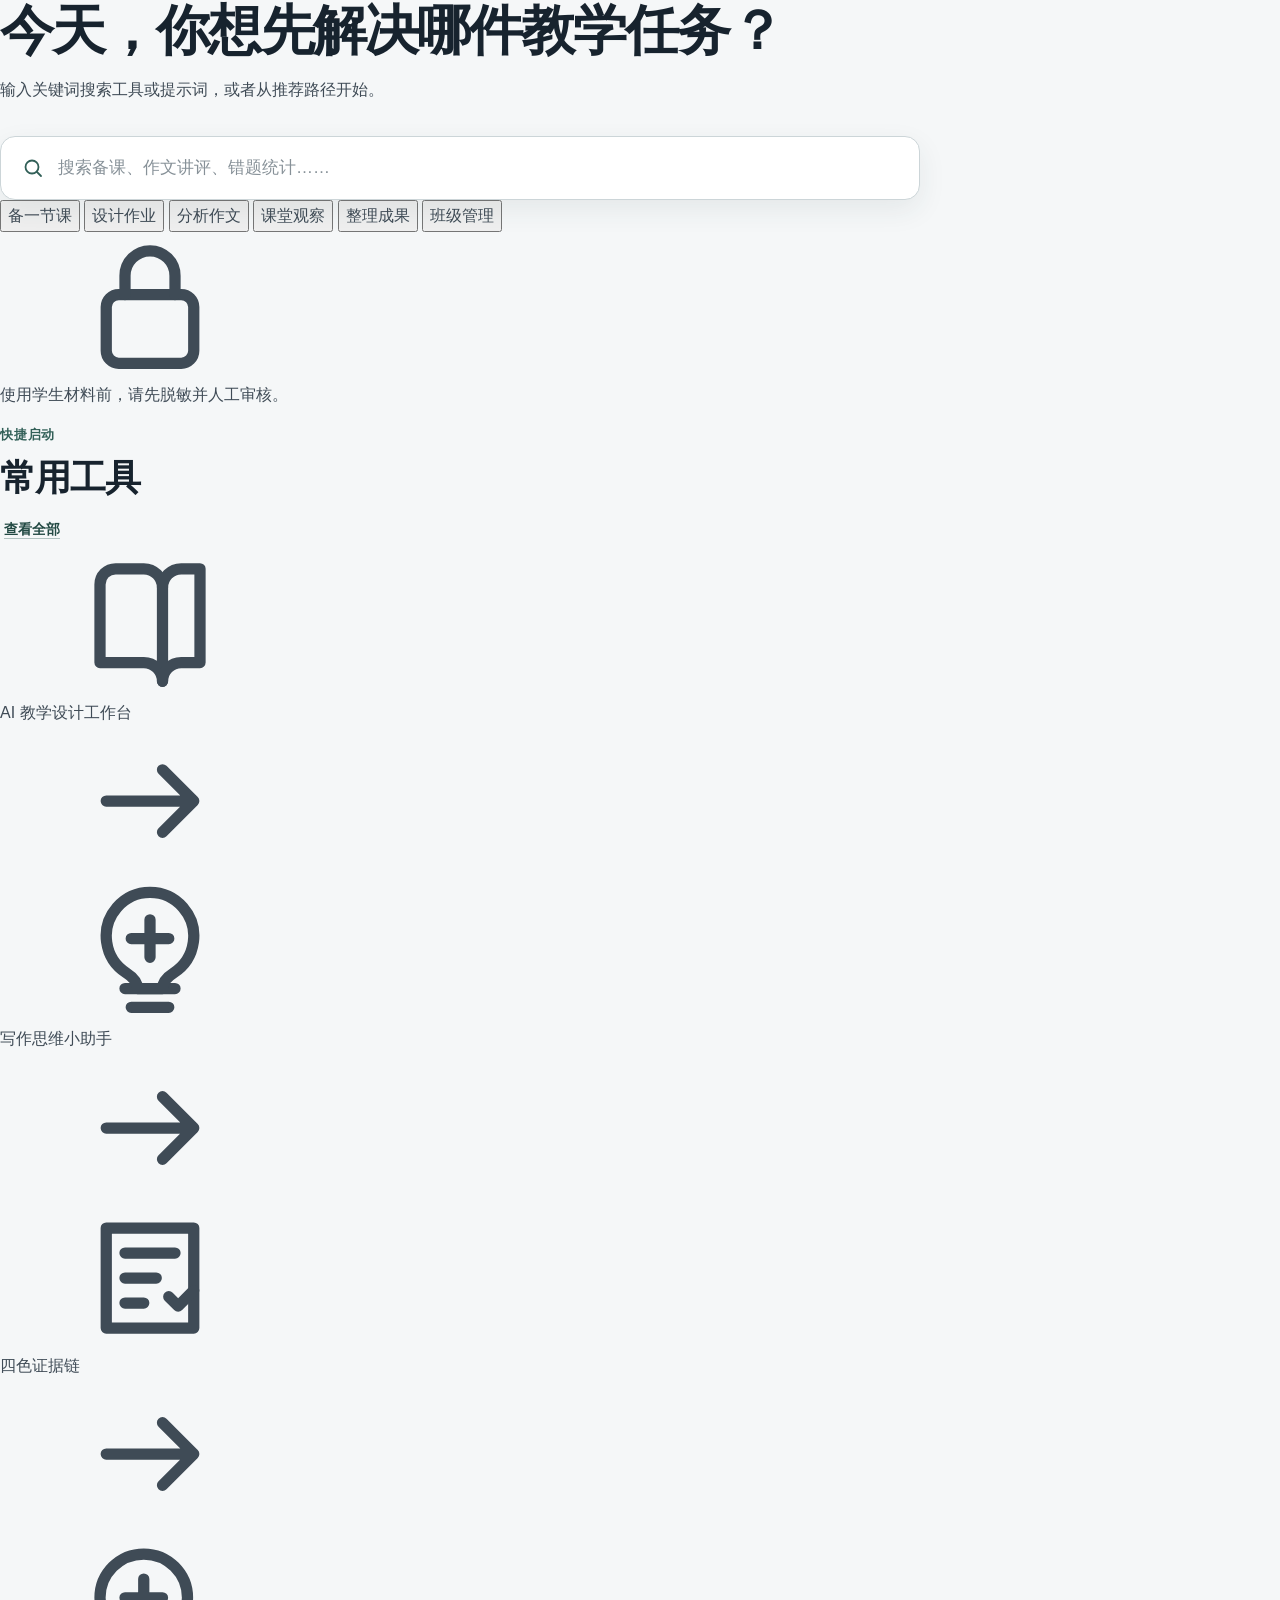
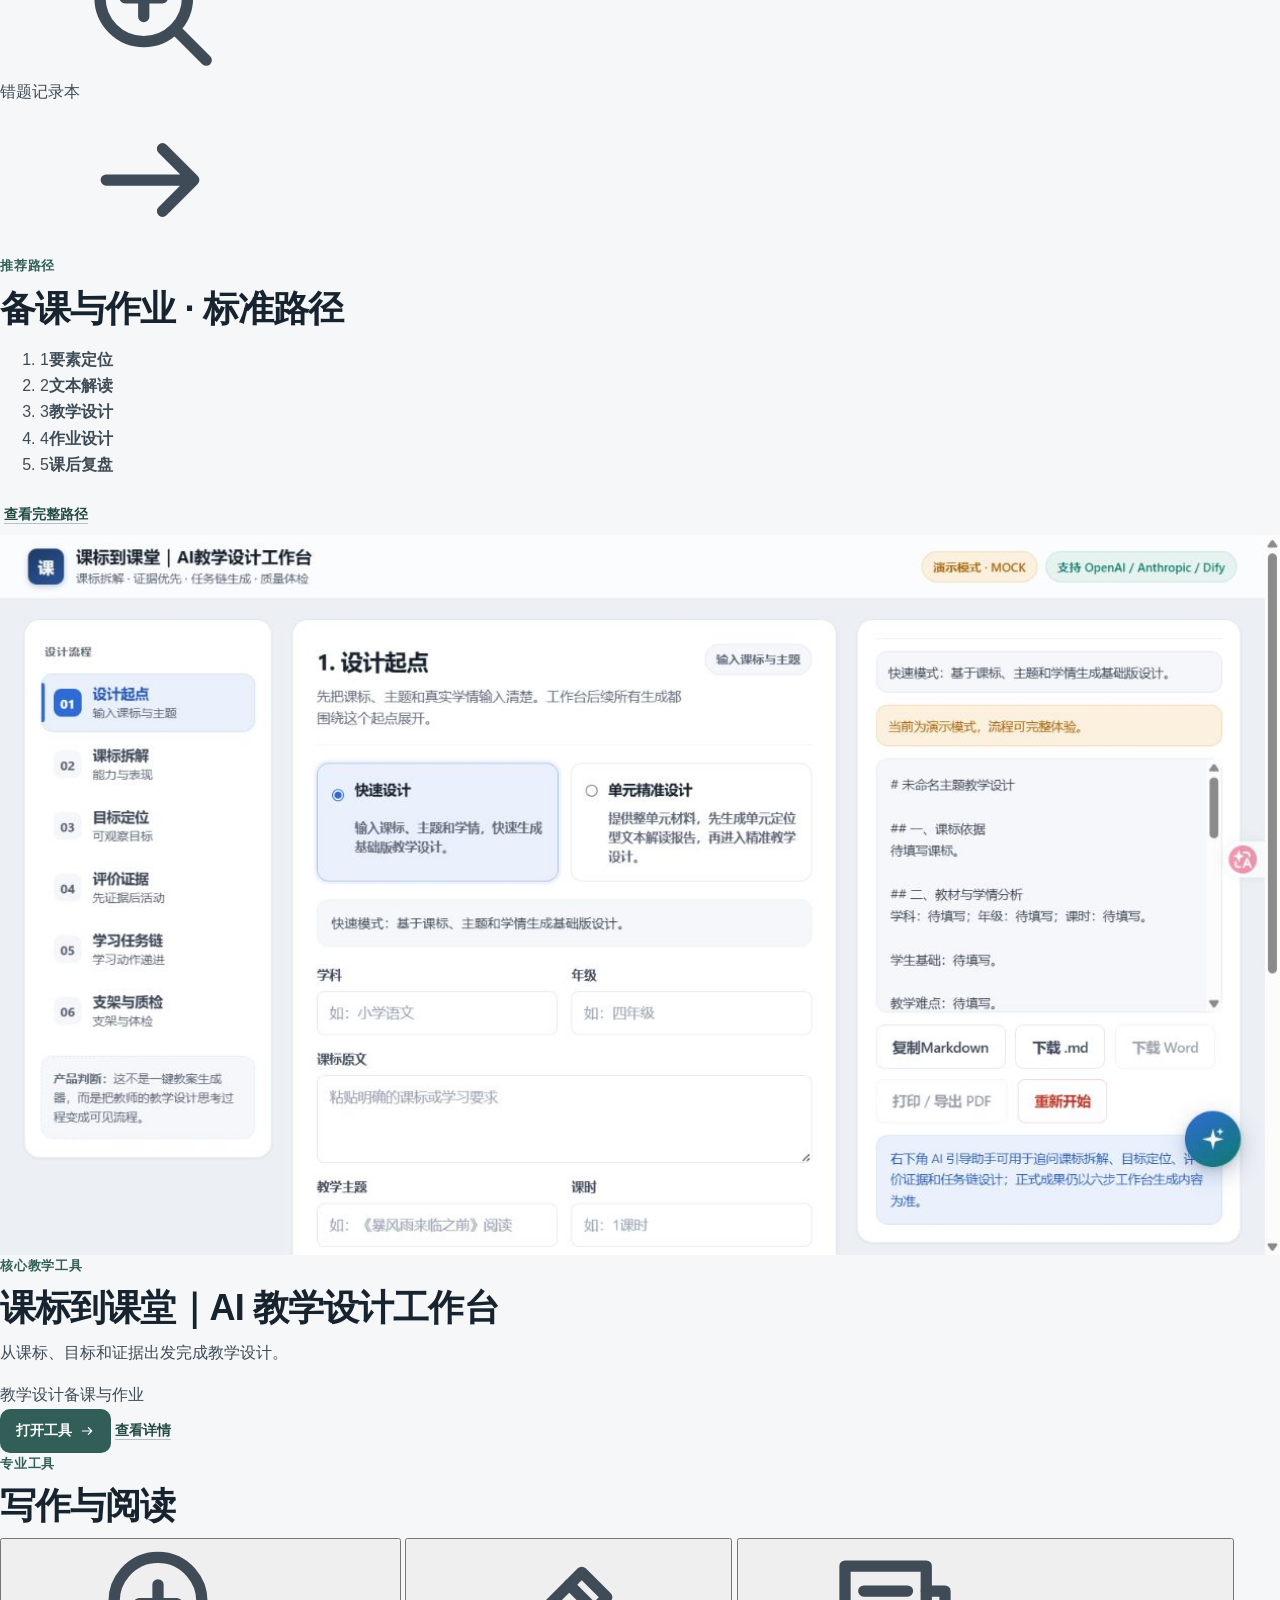
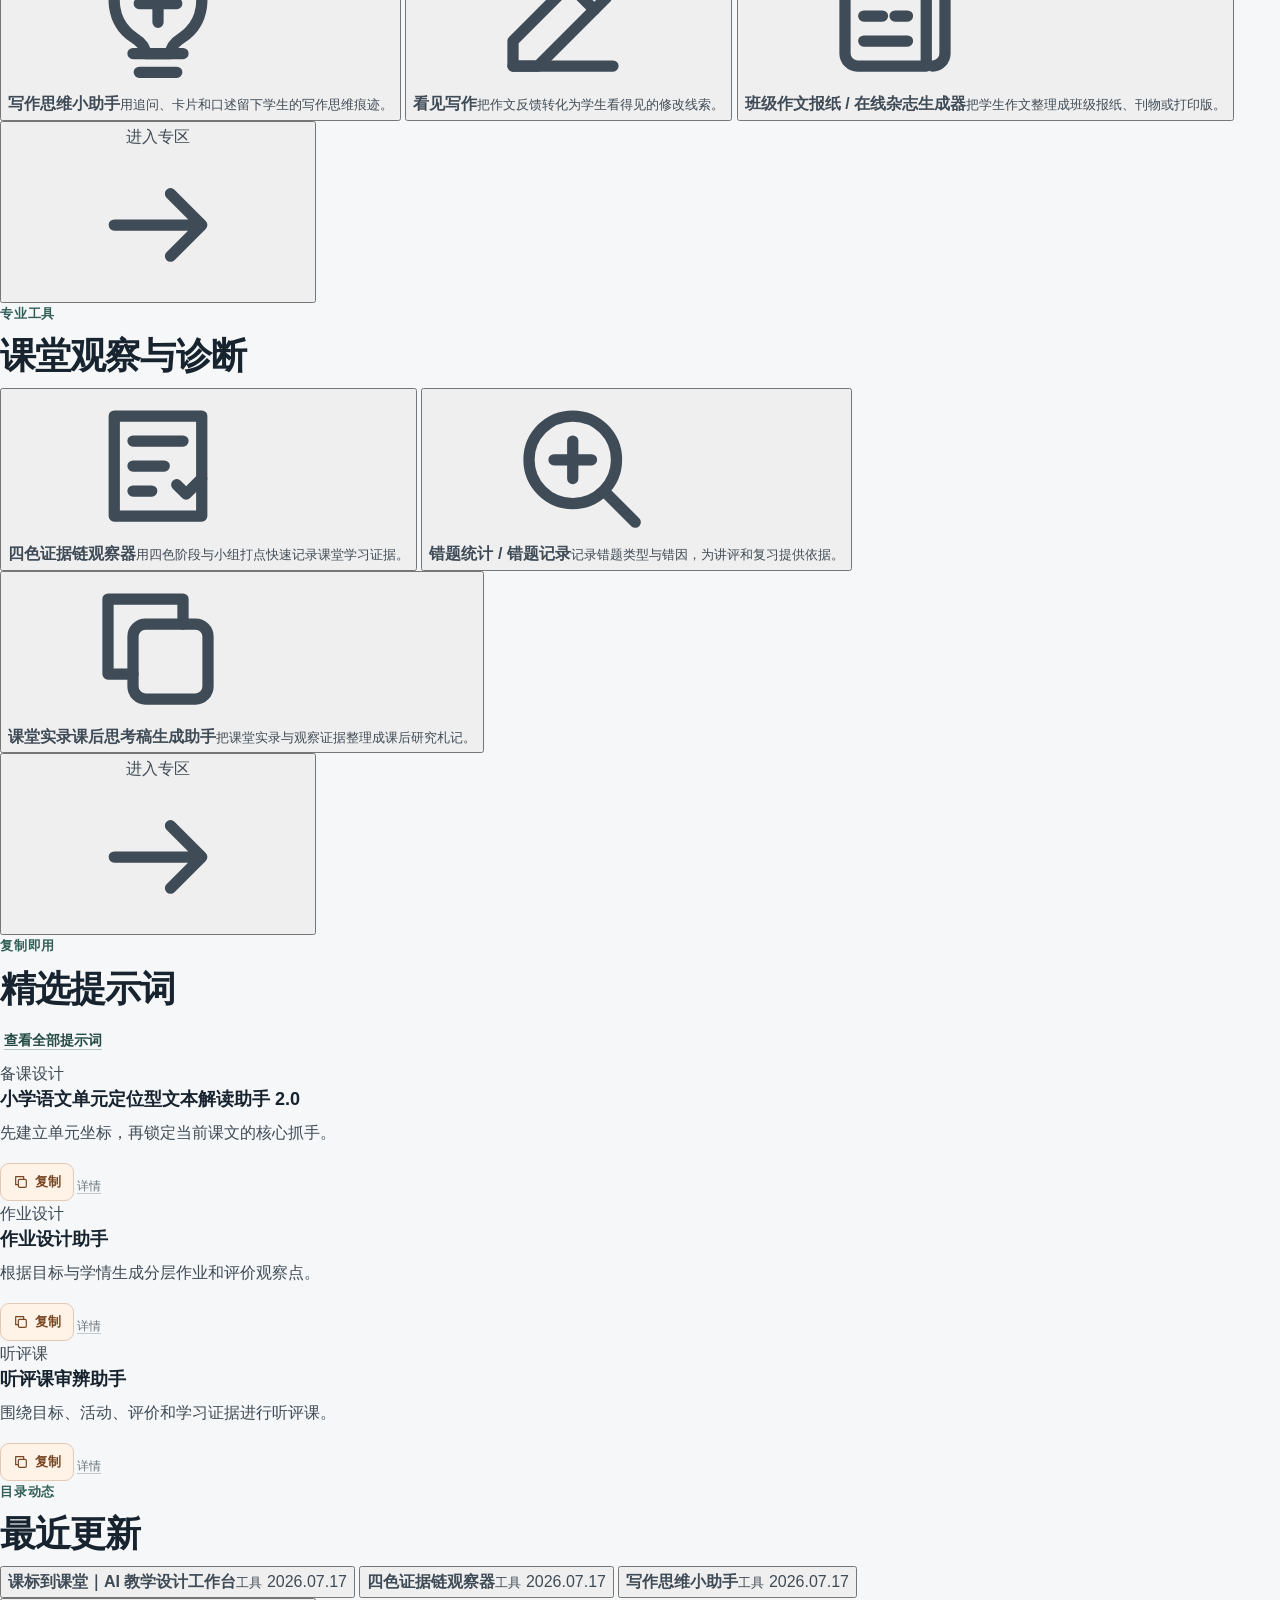
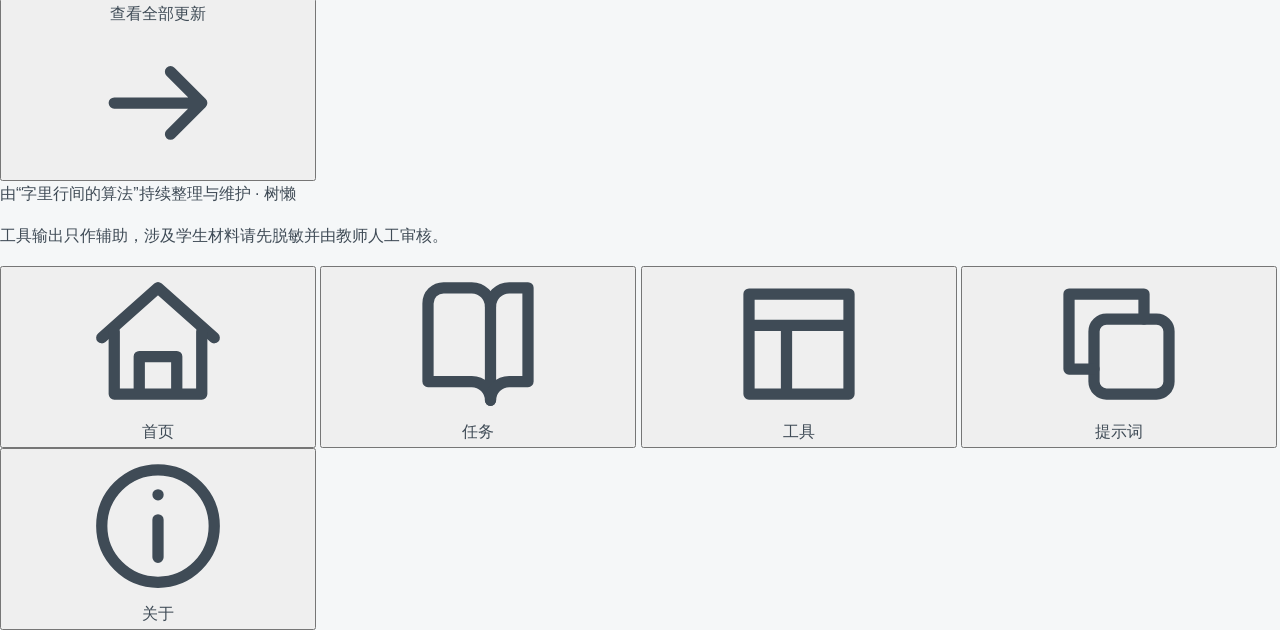
==== commit f2693c57: "refactor(layout): rebuild v2 home with sidebar and bento workspace" ====
--- a/index.html
+++ b/index.html
@@ -20,9 +20,8 @@
         <path d="M14 7.5a3 3 0 0 1 3-3h2V17a3 3 0 0 1-3 3h-2" />
         <path d="M8 9h3M8 13h3" />
       </symbol>
-      <symbol id="icon-search" viewBox="0 0 24 24">
-        <circle cx="11" cy="11" r="6.5" /><path d="m16 16 4 4" />
-      </symbol>
+      <symbol id="icon-home" viewBox="0 0 24 24"><path d="m3 11 9-8 9 8" /><path d="M5 10v10h14V10M9 20v-6h6v6" /></symbol>
+      <symbol id="icon-search" viewBox="0 0 24 24"><circle cx="11" cy="11" r="6.5" /><path d="m16 16 4 4" /></symbol>
       <symbol id="icon-close" viewBox="0 0 24 24"><path d="m6 6 12 12M18 6 6 18" /></symbol>
       <symbol id="icon-menu" viewBox="0 0 24 24"><path d="M4 7h16M4 12h16M4 17h16" /></symbol>
       <symbol id="icon-arrow" viewBox="0 0 24 24"><path d="M5 12h14m-5-5 5 5-5 5" /></symbol>
@@ -34,22 +33,12 @@
         <path d="M3.5 5.5A2.5 2.5 0 0 1 6 3h4a3 3 0 0 1 3 3v14a3 3 0 0 0-3-3H3.5V5.5Z" />
         <path d="M13 6a3 3 0 0 1 3-3h4.5v14H16a3 3 0 0 0-3 3" />
       </symbol>
-      <symbol id="icon-evidence" viewBox="0 0 24 24">
-        <path d="M5 4h14v16H5z" /><path d="M8 8h8M8 12h5M8 16h3" /><path d="m15 15 1.5 1.5L19 14" />
-      </symbol>
-      <symbol id="icon-newspaper" viewBox="0 0 24 24">
-        <path d="M4 4h13v16H6a2 2 0 0 1-2-2V4Z" /><path d="M17 8h3v10a2 2 0 0 1-2 2M7 8h7M7 12h3M12 12h2M7 16h7" />
-      </symbol>
-      <symbol id="icon-toolbox" viewBox="0 0 24 24">
-        <path d="M3 8h18v11H3z" /><path d="M8 8V5h8v3M3 12h18M10 12v2h4v-2" />
-      </symbol>
-      <symbol id="icon-printer" viewBox="0 0 24 24">
-        <path d="M7 9V3h10v6M7 17H4V9h16v8h-3M7 14h10v7H7z" /><path d="M16 12h1" />
-      </symbol>
+      <symbol id="icon-evidence" viewBox="0 0 24 24"><path d="M5 4h14v16H5z" /><path d="M8 8h8M8 12h5M8 16h3" /><path d="m15 15 1.5 1.5L19 14" /></symbol>
+      <symbol id="icon-newspaper" viewBox="0 0 24 24"><path d="M4 4h13v16H6a2 2 0 0 1-2-2V4Z" /><path d="M17 8h3v10a2 2 0 0 1-2 2M7 8h7M7 12h3M12 12h2M7 16h7" /></symbol>
+      <symbol id="icon-toolbox" viewBox="0 0 24 24"><path d="M3 8h18v11H3z" /><path d="M8 8V5h8v3M3 12h18M10 12v2h4v-2" /></symbol>
+      <symbol id="icon-printer" viewBox="0 0 24 24"><path d="M7 9V3h10v6M7 17H4V9h16v8h-3M7 14h10v7H7z" /><path d="M16 12h1" /></symbol>
       <symbol id="icon-layout" viewBox="0 0 24 24"><path d="M4 4h16v16H4zM4 9h16M10 9v11" /></symbol>
-      <symbol id="icon-image" viewBox="0 0 24 24">
-        <rect x="3" y="4" width="18" height="16" rx="2" /><circle cx="8.5" cy="9" r="1.5" /><path d="m5 18 5-5 3 3 2-2 4 4" />
-      </symbol>
+      <symbol id="icon-image" viewBox="0 0 24 24"><rect x="3" y="4" width="18" height="16" rx="2" /><circle cx="8.5" cy="9" r="1.5" /><path d="m5 18 5-5 3 3 2-2 4 4" /></symbol>
       <symbol id="icon-spark" viewBox="0 0 24 24"><path d="m12 3 1.5 5.5L19 10l-5.5 1.5L12 17l-1.5-5.5L5 10l5.5-1.5L12 3Z" /><path d="m19 16 .7 2.3L22 19l-2.3.7L19 22l-.7-2.3L16 19l2.3-.7L19 16Z" /></symbol>
       <symbol id="icon-timer" viewBox="0 0 24 24"><circle cx="12" cy="13" r="8" /><path d="M9 2h6M12 5V2M12 9v5l3 2" /></symbol>
       <symbol id="icon-map" viewBox="0 0 24 24"><path d="m3 6 6-3 6 3 6-3v15l-6 3-6-3-6 3V6Z" /><path d="M9 3v15M15 6v15" /></symbol>
@@ -60,226 +49,187 @@
       <symbol id="icon-copy" viewBox="0 0 24 24"><rect x="8" y="8" width="12" height="12" rx="2" /><path d="M16 8V4H4v12h4" /></symbol>
       <symbol id="icon-lock" viewBox="0 0 24 24"><rect x="5" y="10" width="14" height="11" rx="2" /><path d="M8 10V7a4 4 0 0 1 8 0v3" /></symbol>
       <symbol id="icon-chevron" viewBox="0 0 24 24"><path d="m8 10 4 4 4-4" /></symbol>
+      <symbol id="icon-info" viewBox="0 0 24 24"><circle cx="12" cy="12" r="9" /><path d="M12 11v6M12 7h.01" /></symbol>
     </svg>
 
-    <header class="site-header" id="site-header">
-      <nav class="topbar page-shell" aria-label="主导航">
-        <a class="brand" href="#start" aria-label="日新教师 AI 工作台首页">
-          <svg aria-hidden="true"><use href="#icon-brand"></use></svg>
-          <span class="brand-copy">
-            <strong>日新教师 AI 工作台</strong>
-            <small>从真实教学任务出发</small>
-          </span>
-        </a>
-        <button
-          class="menu-button icon-button"
-          id="menu-toggle"
-          type="button"
-          aria-label="打开导航菜单"
-          aria-controls="top-nav"
-          aria-expanded="false"
-        >
-          <svg aria-hidden="true"><use href="#icon-menu"></use></svg>
-        </button>
-        <div class="nav-links" id="top-nav">
-          <a href="#start">开始任务</a>
-          <a href="#featured">推荐工具</a>
-          <a href="#tools">全部工具</a>
-          <a href="#prompts">提示词</a>
-          <a href="#about">关于</a>
+    <header class="mobile-header" id="site-header">
+      <a class="mobile-brand" href="#home" aria-label="日新教师 AI 工作台首页">
+        <svg aria-hidden="true"><use href="#icon-brand"></use></svg>
+        <strong>日新教师 AI 工作台</strong>
+      </a>
+      <button class="icon-button menu-button" id="menu-toggle" type="button" aria-label="打开任务导航" aria-controls="app-sidebar" aria-expanded="false">
+        <svg aria-hidden="true"><use href="#icon-menu"></use></svg>
+      </button>
+    </header>
+
+    <aside class="sidebar" id="app-sidebar" aria-label="工作台导航">
+      <a class="sidebar-brand" href="#home" aria-label="日新教师 AI 工作台首页">
+        <span class="brand-mark"><svg aria-hidden="true"><use href="#icon-brand"></use></svg></span>
+        <span><strong>日新教师 AI 工作台</strong><small>从真实教学任务出发</small></span>
+      </a>
+
+      <nav class="sidebar-nav" id="top-nav" aria-label="主导航">
+        <div class="nav-group">
+          <p>工作台</p>
+          <button class="nav-item" type="button" data-view="home">
+            <svg aria-hidden="true"><use href="#icon-home"></use></svg><span>首页</span>
+          </button>
+        </div>
+
+        <div class="nav-group task-nav" id="task-grid">
+          <p>教学任务</p>
+          <button class="nav-item" type="button" data-task="备课与作业"><svg aria-hidden="true"><use href="#icon-lesson-plan"></use></svg><span>备课与作业</span></button>
+          <button class="nav-item" type="button" data-task="写作与阅读"><svg aria-hidden="true"><use href="#icon-book-open"></use></svg><span>写作与阅读</span></button>
+          <button class="nav-item" type="button" data-task="课堂观察与诊断"><svg aria-hidden="true"><use href="#icon-evidence"></use></svg><span>课堂观察与诊断</span></button>
+          <button class="nav-item" type="button" data-task="成果整理与展示"><svg aria-hidden="true"><use href="#icon-newspaper"></use></svg><span>成果整理与展示</span></button>
+          <button class="nav-item" type="button" data-task="班级事务与效率"><svg aria-hidden="true"><use href="#icon-toolbox"></use></svg><span>班级事务与效率</span></button>
+        </div>
+
+        <div class="nav-group">
+          <p>资源</p>
+          <button class="nav-item" type="button" data-view="tools"><svg aria-hidden="true"><use href="#icon-layout"></use></svg><span>全部工具</span></button>
+          <button class="nav-item" type="button" data-view="prompts"><svg aria-hidden="true"><use href="#icon-copy"></use></svg><span>提示词库</span></button>
         </div>
       </nav>
-    </header>
-
-    <main id="main-content">
-      <section class="hero" id="start" aria-labelledby="hero-title">
-        <div class="page-shell hero-inner">
-          <div class="hero-heading">
-            <p class="eyebrow">日新教师 AI 工作台</p>
-            <h1 id="hero-title">今天，你想先解决哪件教学任务？</h1>
-            <p class="hero-text">从备课、课堂观察、写作教学到成果整理，找到适合当前任务的工具与提示词。</p>
+
+      <div class="sidebar-support">
+        <button type="button" data-info-dialog="about"><svg aria-hidden="true"><use href="#icon-info"></use></svg>关于我们</button>
+        <button type="button" data-info-dialog="privacy"><svg aria-hidden="true"><use href="#icon-lock"></use></svg>隐私提醒</button>
+        <a href="https://github.com/xj32274080/rixin-teacher-ai-entry" target="_blank" rel="noopener noreferrer"><svg aria-hidden="true"><use href="#icon-archive"></use></svg>GitHub 仓库</a>
+      </div>
+    </aside>
+    <button class="sidebar-scrim" id="sidebar-scrim" type="button" aria-label="关闭任务导航" hidden></button>
+
+    <main class="workspace" id="main-content">
+      <section class="view-panel home-view" id="home-view" data-view-panel="home" aria-labelledby="home-title">
+        <div class="bento-grid">
+          <article class="bento-card start-card">
+            <div class="start-heading">
+              <p class="eyebrow">教学任务起点</p>
+              <h1 id="home-title">今天，你想先解决哪件教学任务？</h1>
+              <p>输入关键词搜索工具或提示词，或者从推荐路径开始。</p>
+            </div>
+            <div class="search-area home-search-area">
+              <label class="sr-only" for="global-search">搜索工具和提示词</label>
+              <div class="search-box">
+                <svg aria-hidden="true"><use href="#icon-search"></use></svg>
+                <input id="global-search" type="search" placeholder="搜索备课、作文讲评、错题统计……" autocomplete="off" aria-controls="search-suggestions" aria-expanded="false" />
+                <button class="search-clear icon-button" id="search-clear" type="button" aria-label="清空搜索" hidden><svg aria-hidden="true"><use href="#icon-close"></use></svg></button>
+              </div>
+              <div class="search-suggestions" id="search-suggestions" role="listbox" aria-label="搜索建议" hidden></div>
+            </div>
+            <div class="quick-actions" aria-label="快捷任务">
+              <button type="button" data-quick-task="备课与作业">备一节课</button>
+              <button type="button" data-quick-task="备课与作业">设计作业</button>
+              <button type="button" data-quick-task="写作与阅读">分析作文</button>
+              <button type="button" data-quick-task="课堂观察与诊断">课堂观察</button>
+              <button type="button" data-quick-task="成果整理与展示">整理成果</button>
+              <button type="button" data-quick-task="班级事务与效率">班级管理</button>
+            </div>
+            <p class="privacy-line"><svg aria-hidden="true"><use href="#icon-lock"></use></svg>使用学生材料前，请先脱敏并人工审核。</p>
+          </article>
+
+          <article class="bento-card common-card" aria-labelledby="common-title">
+            <div class="card-heading"><div><p class="eyebrow">快捷启动</p><h2 id="common-title">常用工具</h2></div><button class="text-button" type="button" data-view="tools">查看全部</button></div>
+            <div class="quick-tool-list" id="quick-tool-list" aria-live="polite"><div class="skeleton-line"></div></div>
+          </article>
+
+          <article class="bento-card path-card" aria-labelledby="path-title">
+            <div class="card-heading"><div><p class="eyebrow">推荐路径</p><h2 id="path-title">备课与作业 · 标准路径</h2></div></div>
+            <div id="workflow-summary" aria-live="polite"><div class="skeleton-line"></div></div>
+          </article>
+
+          <article class="bento-card core-card" aria-labelledby="core-title">
+            <div id="core-tool-feature" aria-live="polite"><div class="skeleton-block"></div></div>
+          </article>
+
+          <article class="bento-card collection-card writing-card" id="writing-zone" aria-labelledby="writing-title">
+            <div class="card-heading"><div><p class="eyebrow">专业工具</p><h2 id="writing-title">写作与阅读</h2></div></div>
+            <div class="mini-resource-list" id="writing-tools"></div>
+            <button class="zone-link" type="button" data-task-view="写作与阅读">进入专区<svg aria-hidden="true"><use href="#icon-arrow"></use></svg></button>
+          </article>
+
+          <article class="bento-card collection-card observation-card" id="observation-zone" aria-labelledby="observation-title">
+            <div class="card-heading"><div><p class="eyebrow">专业工具</p><h2 id="observation-title">课堂观察与诊断</h2></div></div>
+            <div class="mini-resource-list" id="observation-tools"></div>
+            <button class="zone-link" type="button" data-task-view="课堂观察与诊断">进入专区<svg aria-hidden="true"><use href="#icon-arrow"></use></svg></button>
+          </article>
+
+          <article class="bento-card featured-prompts-card" aria-labelledby="featured-prompts-title">
+            <div class="card-heading"><div><p class="eyebrow">复制即用</p><h2 id="featured-prompts-title">精选提示词</h2></div><button class="text-button" type="button" data-view="prompts">查看全部提示词</button></div>
+            <div class="home-prompt-list" id="home-prompt-list" aria-live="polite"></div>
+          </article>
+
+          <article class="bento-card updates-card" aria-labelledby="updates-title">
+            <div class="card-heading"><div><p class="eyebrow">目录动态</p><h2 id="updates-title">最近更新</h2></div></div>
+            <div class="update-list" id="update-list" aria-live="polite"></div>
+            <button class="zone-link" type="button" data-info-dialog="updates">查看全部更新<svg aria-hidden="true"><use href="#icon-arrow"></use></svg></button>
+          </article>
+        </div>
+      </section>
+
+      <section class="view-panel library-view" id="tools-view" data-view-panel="tools" aria-labelledby="tools-title" hidden>
+        <header class="library-header">
+          <div><p class="eyebrow">工具库</p><h1 id="tools-title">全部工具</h1><p>按教学任务和主分类，快速找到可直接使用的入口。</p></div>
+          <p class="result-count" id="tool-result-count" aria-live="polite">正在加载工具…</p>
+        </header>
+        <div class="library-search">
+          <label class="sr-only" for="tool-search">搜索工具</label>
+          <svg aria-hidden="true"><use href="#icon-search"></use></svg>
+          <input id="tool-search" type="search" placeholder="搜索工具名称、场景或关键词" autocomplete="off" />
+        </div>
+        <div class="filter-panel" aria-label="工具筛选">
+          <div class="category-scroll" id="tool-category-filters"></div>
+          <div class="filter-actions">
+            <label class="check-filter"><input id="online-only" type="checkbox" /><span>仅显示可直接使用</span></label>
+            <button class="text-button" id="clear-filters" type="button">清除筛选</button>
           </div>
-
-          <div class="search-area">
-            <label class="sr-only" for="global-search">搜索工具和提示词</label>
-            <div class="search-box">
-              <svg aria-hidden="true"><use href="#icon-search"></use></svg>
-              <input
-                id="global-search"
-                type="search"
-                placeholder="搜索备课、作文讲评、错题统计、活动长图……"
-                autocomplete="off"
-                aria-controls="search-suggestions"
-                aria-expanded="false"
-              />
-              <button class="search-clear icon-button" id="search-clear" type="button" aria-label="清空搜索" hidden>
-                <svg aria-hidden="true"><use href="#icon-close"></use></svg>
-              </button>
-            </div>
-            <div class="search-suggestions" id="search-suggestions" role="listbox" aria-label="搜索建议" hidden></div>
-            <p class="privacy-hint">
-              <svg aria-hidden="true"><use href="#icon-lock"></use></svg>
-              涉及学生姓名、照片、作文、评语或家庭信息时，请先脱敏，再使用。
-            </p>
+        </div>
+        <div class="compact-tool-grid loading-grid" id="tool-grid" aria-live="polite"><div class="skeleton-row"></div><div class="skeleton-row"></div></div>
+
+        <div class="internal-zone">
+          <button class="internal-toggle" id="internal-toggle" type="button" aria-expanded="false" aria-controls="internal-panel">
+            <span><svg aria-hidden="true"><use href="#icon-lock"></use></svg><span><strong>实验项目与维护者工具</strong><small id="internal-count">校内专用、建设中与能力包</small></span></span>
+            <svg class="chevron" aria-hidden="true"><use href="#icon-chevron"></use></svg>
+          </button>
+          <div class="internal-panel" id="internal-panel" hidden>
+            <p class="internal-note">这些项目不提供公开跳转；状态和使用边界请在详情中查看。</p>
+            <div class="internal-list" id="internal-list"></div>
           </div>
-
-          <div class="task-entry" aria-labelledby="task-entry-title">
-            <div class="task-entry-head">
-              <h2 id="task-entry-title">从高频任务开始</h2>
-              <p>选择一项任务，工作台会组合相关工具与提示词。</p>
-            </div>
-            <div class="task-grid" id="task-grid">
-              <button class="task-card" type="button" data-task="备课与作业">
-                <span class="task-icon"><svg aria-hidden="true"><use href="#icon-lesson-plan"></use></svg></span>
-                <strong>备课与作业</strong>
-                <span>梳理课标、教材、目标、任务与评价证据。</span>
-                <svg class="task-arrow" aria-hidden="true"><use href="#icon-arrow"></use></svg>
-              </button>
-              <button class="task-card" type="button" data-task="写作与阅读">
-                <span class="task-icon"><svg aria-hidden="true"><use href="#icon-book-open"></use></svg></span>
-                <strong>写作与阅读</strong>
-                <span>支持构思、阅读理解、作文讲评和作品发表。</span>
-                <svg class="task-arrow" aria-hidden="true"><use href="#icon-arrow"></use></svg>
-              </button>
-              <button class="task-card" type="button" data-task="课堂观察与诊断">
-                <span class="task-icon"><svg aria-hidden="true"><use href="#icon-evidence"></use></svg></span>
-                <strong>课堂观察与诊断</strong>
-                <span>记录学习证据、错因和课堂过程。</span>
-                <svg class="task-arrow" aria-hidden="true"><use href="#icon-arrow"></use></svg>
-              </button>
-              <button class="task-card" type="button" data-task="成果整理与展示">
-                <span class="task-icon"><svg aria-hidden="true"><use href="#icon-newspaper"></use></svg></span>
-                <strong>成果整理与展示</strong>
-                <span>把作文、活动和学生作品整理成正式成果。</span>
-                <svg class="task-arrow" aria-hidden="true"><use href="#icon-arrow"></use></svg>
-              </button>
-              <button class="task-card" type="button" data-task="班级事务与效率">
-                <span class="task-icon"><svg aria-hidden="true"><use href="#icon-toolbox"></use></svg></span>
-                <strong>班级事务与效率</strong>
-                <span>处理评语、计时、课堂组织和日常事务。</span>
-                <svg class="task-arrow" aria-hidden="true"><use href="#icon-arrow"></use></svg>
-              </button>
-            </div>
-          </div>
         </div>
       </section>
 
-      <section class="section featured-section" id="featured" aria-labelledby="featured-title">
-        <div class="page-shell">
-          <div class="section-heading">
-            <div>
-              <p class="eyebrow">核心推荐</p>
-              <h2 id="featured-title">先从这些工具开始</h2>
-            </div>
-            <p>优先展示已经上线、定位清楚、能够代表日新工作台方向的工具。</p>
-          </div>
-          <div class="featured-grid loading-grid" id="featured-grid" aria-live="polite">
-            <div class="skeleton-card"></div><div class="skeleton-card"></div><div class="skeleton-card"></div>
-          </div>
-        </div>
+      <section class="view-panel library-view" id="prompts-view" data-view-panel="prompts" aria-labelledby="prompts-title" hidden>
+        <header class="library-header">
+          <div><p class="eyebrow">提示词库</p><h1 id="prompts-title">提示词库</h1><p>准备必要材料，复制完整提示词到你常用的 AI 工具。</p></div>
+          <p class="result-count" id="prompt-result-count" aria-live="polite">正在加载提示词…</p>
+        </header>
+        <div class="library-search">
+          <label class="sr-only" for="prompt-search">搜索提示词</label>
+          <svg aria-hidden="true"><use href="#icon-search"></use></svg>
+          <input id="prompt-search" type="search" placeholder="搜索使用场景、分类或关键词" autocomplete="off" />
+        </div>
+        <div class="prompt-toolbar"><div class="category-scroll" id="prompt-category-filters"></div></div>
+        <div class="prompt-list loading-grid" id="prompt-grid" aria-live="polite"><div class="skeleton-row"></div><div class="skeleton-row"></div></div>
       </section>
 
-      <section class="section workflow-section" id="search-results" aria-labelledby="workflow-title">
-        <div class="page-shell">
-          <div class="workflow-panel" id="workflow-panel" aria-live="polite">
-            <div class="workflow-placeholder">
-              <p class="eyebrow">为你推荐</p>
-              <h2 id="workflow-title">选择一项任务，获得一条可执行路径</h2>
-              <p>工作台会按顺序组合相关工具与提示词；搜索关键词时，也会匹配最接近的任务流。</p>
-            </div>
-          </div>
-        </div>
-      </section>
-
-      <section class="section tools-section" id="tools" aria-labelledby="tools-title">
-        <div class="page-shell">
-          <div class="section-heading split-heading">
-            <div>
-              <p class="eyebrow">公开工具</p>
-              <h2 id="tools-title">全部工具</h2>
-              <p>用更紧凑的列表比较用途、分类与状态。</p>
-            </div>
-            <p class="result-count" id="tool-result-count" aria-live="polite">正在加载工具…</p>
-          </div>
-          <div class="filter-panel" aria-label="工具筛选">
-            <div class="category-scroll" id="tool-category-filters"></div>
-            <div class="filter-actions">
-              <label class="check-filter">
-                <input id="online-only" type="checkbox" />
-                <span>仅显示可直接使用</span>
-              </label>
-              <button class="text-button" id="clear-filters" type="button">清除筛选</button>
-            </div>
-          </div>
-          <div class="compact-tool-grid loading-grid" id="tool-grid" aria-live="polite">
-            <div class="skeleton-row"></div><div class="skeleton-row"></div>
-          </div>
-
-          <div class="internal-zone">
-            <button
-              class="internal-toggle"
-              id="internal-toggle"
-              type="button"
-              aria-expanded="false"
-              aria-controls="internal-panel"
-            >
-              <span>
-                <svg aria-hidden="true"><use href="#icon-lock"></use></svg>
-                <span><strong>实验项目与维护者工具</strong><small id="internal-count">校内专用、建设中与能力包</small></span>
-              </span>
-              <svg class="chevron" aria-hidden="true"><use href="#icon-chevron"></use></svg>
-            </button>
-            <div class="internal-panel" id="internal-panel" hidden>
-              <p class="internal-note">这些项目不提供公开跳转；状态和使用边界请在详情中查看。</p>
-              <div class="internal-list" id="internal-list"></div>
-            </div>
-          </div>
-        </div>
-      </section>
-
-      <section class="section prompt-section" id="prompts" aria-labelledby="prompts-title">
-        <div class="page-shell">
-          <div class="section-heading split-heading">
-            <div>
-              <p class="eyebrow">复制即用</p>
-              <h2 id="prompts-title">常用提示词</h2>
-              <p>先准备必要材料，再复制完整提示词到你常用的 AI 工具。</p>
-            </div>
-            <p class="result-count" id="prompt-result-count" aria-live="polite">正在加载提示词…</p>
-          </div>
-          <div class="prompt-toolbar">
-            <div class="category-scroll" id="prompt-category-filters"></div>
-            <button class="text-button" id="toggle-prompts" type="button" aria-expanded="false">查看全部提示词</button>
-          </div>
-          <div class="prompt-list loading-grid" id="prompt-grid" aria-live="polite">
-            <div class="skeleton-row"></div><div class="skeleton-row"></div>
-          </div>
-        </div>
-      </section>
+      <footer class="workspace-footer">
+        <p>由“字里行间的算法”持续整理与维护 · 树懒</p>
+        <p>工具输出只作辅助，涉及学生材料请先脱敏并由教师人工审核。</p>
+      </footer>
     </main>
 
-    <footer class="site-footer" id="about">
-      <div class="page-shell footer-grid">
-        <div>
-          <div class="footer-brand">
-            <svg aria-hidden="true"><use href="#icon-brand"></use></svg>
-            <strong>日新教师 AI 工作台</strong>
-          </div>
-          <p>面向小学教师、一线教师培训和校本教研的任务型 AI 工作入口。</p>
-        </div>
-        <div class="footer-meta">
-          <p>由“字里行间的算法”持续整理与维护</p>
-          <p>维护者署名：树懒 · 使用学生材料前请先脱敏并人工审核</p>
-          <p><a href="https://github.com/xj32274080/rixin-teacher-ai-entry" target="_blank" rel="noopener noreferrer">GitHub 项目入口</a> · V2 预览版</p>
-        </div>
-      </div>
-    </footer>
+    <nav class="mobile-bottom-nav" aria-label="移动端主导航">
+      <button type="button" data-view="home"><svg aria-hidden="true"><use href="#icon-home"></use></svg><span>首页</span></button>
+      <button type="button" data-open-tasks><svg aria-hidden="true"><use href="#icon-lesson-plan"></use></svg><span>任务</span></button>
+      <button type="button" data-view="tools"><svg aria-hidden="true"><use href="#icon-layout"></use></svg><span>工具</span></button>
+      <button type="button" data-view="prompts"><svg aria-hidden="true"><use href="#icon-copy"></use></svg><span>提示词</span></button>
+      <button type="button" data-info-dialog="about"><svg aria-hidden="true"><use href="#icon-info"></use></svg><span>关于</span></button>
+    </nav>
 
     <dialog class="detail-dialog" id="detail-dialog" aria-labelledby="dialog-title">
       <div class="dialog-shell">
-        <button class="dialog-close icon-button" id="dialog-close" type="button" aria-label="关闭详情">
-          <svg aria-hidden="true"><use href="#icon-close"></use></svg>
-        </button>
+        <button class="dialog-close icon-button" id="dialog-close" type="button" aria-label="关闭详情"><svg aria-hidden="true"><use href="#icon-close"></use></svg></button>
         <div id="dialog-content"></div>
       </div>
     </dialog>
--- a/styles.css
+++ b/styles.css
@@ -1,35 +1,55 @@
 :root {
-  --color-bg: #f7f1e6;
-  --color-surface: #fffdf8;
-  --color-surface-soft: #fbf6ec;
-  --color-title: #17324d;
-  --color-primary: #1f5a46;
-  --color-accent: #d8bd72;
-  --color-text: #343536;
-  --color-muted: #6d716f;
-  --color-line: rgba(31, 90, 70, 0.14);
-  --shadow-soft: 0 14px 34px rgba(34, 45, 50, 0.08);
-  --radius-lg: 24px;
-  --radius-md: 18px;
-  --radius-sm: 16px;
+  --color-bg: #f5f7f8;
+  --color-surface: #ffffff;
+  --color-surface-soft: #f0f4f3;
+  --color-surface-warm: #fbf7f2;
+  --color-title: #17232e;
+  --color-text: #3f4b56;
+  --color-muted: #68737c;
+  --color-primary: #315f57;
+  --color-primary-dark: #234a44;
+  --color-primary-soft: #e5efed;
+  --color-accent: #b96f37;
+  --color-accent-soft: #fff3e8;
+  --color-line: #dfe5e7;
+  --color-line-strong: #ccd5d8;
+  --color-danger: #9d3f3b;
+  --color-danger-soft: #fff0ef;
+  --shadow-card: 0 12px 34px rgba(34, 52, 61, 0.07);
+  --shadow-dialog: 0 28px 90px rgba(19, 35, 43, 0.22);
+  --radius-lg: 16px;
+  --radius-md: 13px;
+  --radius-sm: 9px;
   --max-page: 1200px;
-}
-
-* {
+  --header-height: 72px;
+  --transition: 180ms ease;
+}
+
+*,
+*::before,
+*::after {
   box-sizing: border-box;
 }
 
 html {
   scroll-behavior: smooth;
+  scroll-padding-top: calc(var(--header-height) + 24px);
 }
 
 body {
+  min-width: 320px;
   margin: 0;
+  overflow-x: hidden;
   background: var(--color-bg);
   color: var(--color-text);
-  font-family: -apple-system, BlinkMacSystemFont, "Segoe UI", "Noto Sans SC", "Microsoft YaHei", sans-serif;
-  line-height: 1.6;
-  overflow-x: hidden;
+  font-family: -apple-system, BlinkMacSystemFont, "Segoe UI", "PingFang SC", "Hiragino Sans GB", "Microsoft YaHei", sans-serif;
+  font-size: 16px;
+  line-height: 1.65;
+  text-rendering: optimizeLegibility;
+}
+
+body.modal-open {
+  overflow: hidden;
 }
 
 a {
@@ -38,935 +58,2159 @@
 }
 
 button,
-input {
+input,
+textarea {
   font: inherit;
 }
 
-.hero {
-  background: linear-gradient(180deg, #fffaf0 0%, var(--color-bg) 100%);
-  border-bottom: 1px solid var(--color-line);
-}
-
-.topbar,
-.hero-inner,
-.section {
-  width: min(calc(100% - 40px), var(--max-page));
-  margin: 0 auto;
-}
-
-.topbar {
-  display: flex;
-  align-items: center;
-  justify-content: space-between;
-  padding: 22px 0;
-}
-
-.brand {
-  color: var(--color-title);
-  font-size: 18px;
-  font-weight: 750;
-}
-
-.nav-links {
-  display: flex;
-  gap: 22px;
-  color: var(--color-muted);
-  font-size: 14px;
-}
-
-.hero-inner {
-  padding: 64px 0 70px;
-}
-
-.eyebrow {
-  margin: 0 0 10px;
-  color: var(--color-primary);
-  font-size: 13px;
-  font-weight: 760;
-}
-
-.hero-kicker {
-  margin-bottom: 10px;
-  color: var(--color-muted);
-  font-size: 12px;
-  font-weight: 640;
-}
-
-.feature-pill {
-  display: inline-flex;
-  margin-bottom: 18px;
-  padding: 7px 12px;
-  border-radius: 999px;
-  background: rgba(31, 90, 70, 0.07);
-  color: var(--color-muted);
-  font-size: 12px;
-  font-weight: 680;
+button,
+a {
+  -webkit-tap-highlight-color: transparent;
+}
+
+button {
+  color: inherit;
+}
+
+img,
+svg {
+  display: block;
 }
 
 h1,
 h2,
 h3,
-p {
+p,
+dl,
+dd,
+figure {
   margin-top: 0;
 }
 
+h1,
+h2,
+h3 {
+  color: var(--color-title);
+  text-wrap: balance;
+}
+
 h1 {
-  max-width: 760px;
-  margin-bottom: 18px;
-  color: var(--color-title);
-  font-size: clamp(46px, 6vw, 80px);
-  line-height: 1.04;
-  letter-spacing: 0;
+  max-width: 820px;
+  margin-bottom: 16px;
+  font-size: clamp(2.625rem, 4.7vw, 3.375rem);
+  line-height: 1.14;
+  letter-spacing: -0.035em;
 }
 
 h2 {
   margin-bottom: 10px;
+  font-size: clamp(1.75rem, 3vw, 2.25rem);
+  line-height: 1.22;
+  letter-spacing: -0.025em;
+}
+
+h3 {
+  margin-bottom: 8px;
+  font-size: 1.125rem;
+  line-height: 1.4;
+}
+
+[hidden] {
+  display: none !important;
+}
+
+.page-shell {
+  width: min(calc(100% - 48px), var(--max-page));
+  margin-inline: auto;
+}
+
+.svg-sprite {
+  position: absolute;
+  width: 0;
+  height: 0;
+  overflow: hidden;
+}
+
+.svg-sprite symbol,
+svg {
+  fill: none;
+  stroke: currentColor;
+  stroke-width: 1.8;
+  stroke-linecap: round;
+  stroke-linejoin: round;
+}
+
+.sr-only {
+  position: absolute;
+  width: 1px;
+  height: 1px;
+  padding: 0;
+  margin: -1px;
+  overflow: hidden;
+  clip: rect(0, 0, 0, 0);
+  white-space: nowrap;
+  border: 0;
+}
+
+.skip-link {
+  position: fixed;
+  top: 8px;
+  left: 8px;
+  z-index: 100;
+  padding: 10px 14px;
+  border-radius: var(--radius-sm);
+  background: var(--color-title);
+  color: #fff;
+  transform: translateY(-140%);
+  transition: transform var(--transition);
+}
+
+.skip-link:focus {
+  transform: translateY(0);
+}
+
+:focus-visible {
+  outline: 3px solid #d3915b;
+  outline-offset: 3px;
+}
+
+.site-header {
+  position: sticky;
+  top: 0;
+  z-index: 40;
+  height: var(--header-height);
+  border-bottom: 1px solid transparent;
+  background: rgba(255, 255, 255, 0.96);
+  transition: border-color var(--transition), background-color var(--transition);
+}
+
+.site-header.is-scrolled {
+  border-bottom-color: var(--color-line);
+  background: var(--color-surface);
+}
+
+.topbar {
+  display: flex;
+  height: 100%;
+  align-items: center;
+  justify-content: space-between;
+  gap: 32px;
+}
+
+.brand {
+  display: inline-flex;
+  min-width: 0;
+  align-items: center;
+  gap: 11px;
+}
+
+.brand > svg,
+.footer-brand svg {
+  width: 32px;
+  height: 32px;
+  flex: 0 0 auto;
+  color: var(--color-primary);
+}
+
+.brand-copy {
+  display: flex;
+  min-width: 0;
+  flex-direction: column;
+  line-height: 1.3;
+}
+
+.brand-copy strong {
   color: var(--color-title);
-  font-size: 30px;
-  line-height: 1.2;
-  letter-spacing: 0;
-}
-
-h3 {
+  font-size: 15px;
+  font-weight: 760;
+}
+
+.brand-copy small {
+  color: var(--color-muted);
+  font-size: 11px;
+}
+
+.nav-links {
+  display: flex;
+  align-items: center;
+  gap: 26px;
+  color: #59656e;
+  font-size: 14px;
+  font-weight: 620;
+}
+
+.nav-links a {
+  position: relative;
+  padding-block: 10px;
+}
+
+.nav-links a::after {
+  position: absolute;
+  right: 0;
+  bottom: 5px;
+  left: 0;
+  height: 1px;
+  background: var(--color-primary);
+  content: "";
+  transform: scaleX(0);
+  transition: transform var(--transition);
+}
+
+.nav-links a:hover {
+  color: var(--color-primary-dark);
+}
+
+.nav-links a:hover::after,
+.nav-links a:focus-visible::after {
+  transform: scaleX(1);
+}
+
+.icon-button {
+  display: inline-grid;
+  width: 42px;
+  height: 42px;
+  place-items: center;
+  padding: 0;
+  border: 0;
+  border-radius: 10px;
+  background: transparent;
+  cursor: pointer;
+}
+
+.icon-button svg {
+  width: 21px;
+  height: 21px;
+}
+
+.icon-button:hover {
+  background: var(--color-surface-soft);
+}
+
+.menu-button {
+  display: none;
+}
+
+.hero {
+  border-bottom: 1px solid var(--color-line);
+  background: var(--color-surface);
+}
+
+.hero-inner {
+  padding-block: 68px 52px;
+}
+
+.hero-heading {
+  max-width: 860px;
+}
+
+.eyebrow {
+  margin-bottom: 10px;
+  color: var(--color-primary);
+  font-size: 13px;
+  font-weight: 780;
+  letter-spacing: 0.06em;
+}
+
+.hero-text {
+  max-width: 720px;
+  margin-bottom: 0;
+  color: var(--color-muted);
+  font-size: 18px;
+}
+
+.search-area {
+  position: relative;
+  z-index: 6;
+  max-width: 920px;
+  margin-top: 32px;
+}
+
+.search-box {
+  display: flex;
+  min-height: 64px;
+  align-items: center;
+  gap: 13px;
+  padding: 0 12px 0 20px;
+  border: 1px solid var(--color-line-strong);
+  border-radius: 15px;
+  background: var(--color-surface);
+  box-shadow: 0 10px 28px rgba(36, 60, 67, 0.08);
+  transition: border-color var(--transition), box-shadow var(--transition);
+}
+
+.search-box:focus-within {
+  border-color: var(--color-primary);
+  box-shadow: 0 0 0 4px rgba(49, 95, 87, 0.11), 0 12px 32px rgba(36, 60, 67, 0.09);
+}
+
+.search-box > svg {
+  width: 24px;
+  height: 24px;
+  flex: 0 0 auto;
+  color: var(--color-primary);
+}
+
+#global-search {
+  min-width: 0;
+  flex: 1;
+  height: 60px;
+  padding: 0;
+  border: 0;
+  outline: 0;
+  background: transparent;
   color: var(--color-title);
+  font-size: 17px;
+}
+
+#global-search::-webkit-search-cancel-button {
+  display: none;
+}
+
+#global-search::placeholder {
+  color: #879198;
+}
+
+.search-clear {
+  flex: 0 0 auto;
+  color: var(--color-muted);
+}
+
+.search-suggestions {
+  position: absolute;
+  top: 72px;
+  right: 0;
+  left: 0;
+  z-index: 12;
+  display: grid;
+  grid-template-columns: repeat(2, minmax(0, 1fr));
+  gap: 10px;
+  max-height: min(430px, calc(100vh - 140px));
+  padding: 14px;
+  overflow-y: auto;
+  border: 1px solid var(--color-line);
+  border-radius: var(--radius-md);
+  background: var(--color-surface);
+  box-shadow: 0 20px 48px rgba(29, 47, 56, 0.16);
+}
+
+.suggestion-group {
+  min-width: 0;
+}
+
+.suggestion-group > p {
+  margin: 2px 8px 5px;
+  color: var(--color-muted);
+  font-size: 12px;
+  font-weight: 760;
+}
+
+.suggestion-group button {
+  display: flex;
+  width: 100%;
+  min-width: 0;
+  align-items: center;
+  gap: 11px;
+  padding: 10px;
+  border: 0;
+  border-radius: var(--radius-sm);
+  background: transparent;
+  text-align: left;
+  cursor: pointer;
+}
+
+.suggestion-group button:hover,
+.suggestion-group button:focus-visible {
+  background: var(--color-surface-soft);
+}
+
+.suggestion-group button > span:first-child {
+  display: grid;
+  width: 34px;
+  height: 34px;
+  flex: 0 0 auto;
+  place-items: center;
+  border-radius: 9px;
+  background: var(--color-primary-soft);
+  color: var(--color-primary);
+}
+
+.suggestion-group svg {
+  width: 18px;
+  height: 18px;
+}
+
+.suggestion-group button > span:last-child {
+  display: flex;
+  min-width: 0;
+  flex-direction: column;
+}
+
+.suggestion-group strong,
+.suggestion-group small {
+  overflow: hidden;
+  text-overflow: ellipsis;
+  white-space: nowrap;
+}
+
+.suggestion-group strong {
+  color: var(--color-title);
+  font-size: 14px;
+}
+
+.suggestion-group small {
+  color: var(--color-muted);
+  font-size: 12px;
+}
+
+.suggestion-empty {
+  grid-column: 1 / -1;
+  margin: 0;
+  padding: 18px;
+  color: var(--color-muted);
+  text-align: center;
+}
+
+.privacy-hint {
+  display: flex;
+  align-items: flex-start;
+  gap: 8px;
+  margin: 13px 4px 0;
+  color: #6a5a4b;
+  font-size: 13px;
+}
+
+.privacy-hint svg {
+  width: 16px;
+  height: 16px;
+  flex: 0 0 auto;
+  margin-top: 2px;
+  color: var(--color-accent);
+}
+
+.task-entry {
+  margin-top: 46px;
+}
+
+.task-entry-head {
+  display: flex;
+  align-items: end;
+  justify-content: space-between;
+  gap: 24px;
+  margin-bottom: 17px;
+}
+
+.task-entry-head h2 {
+  margin: 0;
   font-size: 20px;
-  line-height: 1.3;
-  letter-spacing: 0;
-}
-
-.hero-text {
-  max-width: 680px;
-  color: var(--color-muted);
-  font-size: 19px;
-}
-
-.hero-actions {
-  display: flex;
-  flex-wrap: wrap;
-  gap: 14px;
-  margin-top: 30px;
-}
-
-.button,
-.tool-action,
-.filter-button,
-.path-card,
-.workflow-card,
-.recommend-row {
-  border: 0;
+}
+
+.task-entry-head p {
+  margin: 0;
+  color: var(--color-muted);
+  font-size: 14px;
+}
+
+.task-grid {
+  display: grid;
+  grid-template-columns: repeat(5, minmax(0, 1fr));
+  gap: 12px;
+}
+
+.task-card {
+  position: relative;
+  display: flex;
+  min-width: 0;
+  min-height: 174px;
+  flex-direction: column;
+  align-items: flex-start;
+  padding: 18px;
+  overflow: hidden;
+  border: 1px solid var(--color-line);
+  border-radius: var(--radius-md);
+  background: var(--color-surface);
+  text-align: left;
   cursor: pointer;
-  transition: background-color 160ms ease, color 160ms ease, transform 160ms ease, box-shadow 160ms ease;
-}
-
-.button {
-  display: inline-flex;
-  align-items: center;
-  justify-content: center;
-  min-height: 46px;
-  padding: 0 22px;
-  border-radius: 999px;
-  font-weight: 720;
-}
-
-.button.primary,
-.tool-action.primary {
+  transition: border-color var(--transition), background-color var(--transition), transform var(--transition), box-shadow var(--transition);
+}
+
+.task-card:hover {
+  border-color: #aabfba;
+  box-shadow: var(--shadow-card);
+  transform: translateY(-2px);
+}
+
+.task-card:active {
+  transform: translateY(0);
+}
+
+.task-card.is-active {
+  border-color: var(--color-primary);
+  background: var(--color-primary-soft);
+}
+
+.task-icon {
+  display: grid;
+  width: 38px;
+  height: 38px;
+  place-items: center;
+  margin-bottom: 14px;
+  border-radius: 10px;
+  background: var(--color-surface-soft);
+  color: var(--color-primary);
+}
+
+.task-card.is-active .task-icon {
   background: var(--color-primary);
   color: #fff;
 }
 
-.button.primary:hover,
-.tool-action.primary:hover {
-  background: #174936;
-}
-
-.button.secondary,
-.tool-action.secondary {
-  background: rgba(31, 90, 70, 0.08);
+.task-icon svg {
+  width: 21px;
+  height: 21px;
+}
+
+.task-card strong {
+  padding-right: 22px;
+  color: var(--color-title);
+  font-size: 15px;
+  line-height: 1.35;
+}
+
+.task-card > span:nth-of-type(2) {
+  margin-top: 7px;
+  color: var(--color-muted);
+  font-size: 13px;
+  line-height: 1.55;
+}
+
+.task-arrow {
+  position: absolute;
+  top: 21px;
+  right: 16px;
+  width: 18px;
+  height: 18px;
+  color: #95a09f;
+  transition: color var(--transition), transform var(--transition);
+}
+
+.task-card:hover .task-arrow,
+.task-card.is-active .task-arrow {
   color: var(--color-primary);
-}
-
-.button.secondary:hover,
-.tool-action.secondary:hover,
-.filter-button:hover {
-  background: rgba(31, 90, 70, 0.14);
-}
-
-.button:active,
-.tool-action:active,
-.filter-button:active,
-.path-card:active,
-.workflow-card:active,
-.recommend-row:active {
-  transform: translateY(1px);
-}
-
-.button:focus-visible,
-.tool-action:focus-visible,
-.filter-button:focus-visible,
-.path-card:focus-visible,
-.workflow-card:focus-visible,
-.recommend-row:focus-visible,
-.icon-button:focus-visible,
-#global-search:focus-visible {
-  outline: 3px solid rgba(216, 189, 114, 0.72);
-  outline-offset: 3px;
-}
-
-.hero-note {
-  padding: 28px;
+  transform: translateX(2px);
+}
+
+.section {
+  padding-block: 72px;
+}
+
+.section-heading {
+  display: flex;
+  align-items: end;
+  justify-content: space-between;
+  gap: 48px;
+  margin-bottom: 28px;
+}
+
+.section-heading > div {
+  max-width: 700px;
+}
+
+.section-heading h2,
+.section-heading p:last-child {
+  margin-bottom: 0;
+}
+
+.section-heading > p,
+.section-heading > div > p:last-child {
+  max-width: 500px;
+  color: var(--color-muted);
+}
+
+.featured-section {
+  background: var(--color-bg);
+}
+
+.featured-grid {
+  display: grid;
+  grid-template-columns: repeat(3, minmax(0, 1fr));
+  gap: 20px;
+}
+
+.featured-card {
+  display: flex;
+  min-width: 0;
+  flex-direction: column;
+  overflow: hidden;
   border: 1px solid var(--color-line);
   border-radius: var(--radius-lg);
   background: var(--color-surface);
-  box-shadow: var(--shadow-soft);
-}
-
-.hero-note span {
+  box-shadow: var(--shadow-card);
+  transition: border-color var(--transition), transform var(--transition), box-shadow var(--transition);
+}
+
+.featured-card:hover {
+  border-color: #c2cecf;
+  box-shadow: 0 16px 38px rgba(34, 52, 61, 0.1);
+  transform: translateY(-2px);
+}
+
+.featured-visual {
+  position: relative;
+  display: grid;
+  min-height: 142px;
+  place-items: center;
+  overflow: hidden;
+  border-bottom: 1px solid var(--color-line);
+  background: #e8efed;
+}
+
+.featured-card:nth-child(2n) .featured-visual {
+  background: #eef0e9;
+}
+
+.featured-card:nth-child(3n) .featured-visual {
+  background: #edf0f3;
+}
+
+.featured-visual.has-preview {
+  aspect-ratio: 16 / 8;
+  min-height: 0;
+  background: #eef1f2;
+}
+
+.featured-visual img {
+  width: 100%;
+  height: 100%;
+  object-fit: cover;
+}
+
+.featured-icon {
+  display: grid;
+  width: 66px;
+  height: 66px;
+  place-items: center;
+  border: 1px solid rgba(49, 95, 87, 0.14);
+  border-radius: 17px;
+  background: rgba(255, 255, 255, 0.78);
   color: var(--color-primary);
-  font-size: 13px;
-  font-weight: 760;
-}
-
-.hero-note p {
-  margin: 12px 0 0;
-  color: var(--color-title);
-  font-size: 22px;
-  line-height: 1.45;
-  font-weight: 680;
-}
-
-.section {
-  padding: 56px 0;
-}
-
-.section-heading {
-  max-width: 680px;
-  margin-bottom: 26px;
-}
-
-.section-heading.compact {
-  margin-bottom: 18px;
-}
-
-.section-heading p:last-child {
-  color: var(--color-muted);
-}
-
-.value-ladder {
-  display: grid;
-  grid-template-columns: repeat(5, 1fr);
-  gap: 16px;
-}
-
-.value-ladder div {
-  min-height: 84px;
-  display: grid;
-  place-items: center;
-  padding: 18px;
-  border-radius: var(--radius-sm);
+}
+
+.featured-icon svg {
+  width: 33px;
+  height: 33px;
+}
+
+.task-pill {
+  position: absolute;
+  right: 12px;
+  bottom: 12px;
+  padding: 5px 9px;
+  border: 1px solid rgba(185, 111, 55, 0.2);
+  border-radius: 8px;
+  background: rgba(255, 255, 255, 0.9);
+  color: #87502a;
+  font-size: 12px;
+  font-weight: 720;
+}
+
+.featured-content {
+  display: flex;
+  min-height: 260px;
+  flex: 1;
+  flex-direction: column;
+  padding: 22px;
+}
+
+.card-meta {
+  display: flex;
+  min-width: 0;
+  flex-wrap: wrap;
+  align-items: center;
+  gap: 7px 12px;
+  margin-bottom: 10px;
+  color: var(--color-muted);
+  font-size: 12px;
+  font-weight: 650;
+}
+
+.card-meta span + span::before {
+  margin-right: 12px;
+  color: var(--color-line-strong);
+  content: "·";
+}
+
+.featured-content h3 {
+  display: -webkit-box;
+  margin-bottom: 9px;
+  overflow: hidden;
+  -webkit-box-orient: vertical;
+  -webkit-line-clamp: 2;
+  font-size: 19px;
+}
+
+.featured-content > p {
+  display: -webkit-box;
+  margin-bottom: 20px;
+  overflow: hidden;
+  color: var(--color-muted);
+  -webkit-box-orient: vertical;
+  -webkit-line-clamp: 3;
+}
+
+.card-actions {
+  display: flex;
+  gap: 9px;
+  margin-top: auto;
+}
+
+.button,
+.small-action,
+.text-button,
+.text-detail,
+.filter-button,
+.copy-action,
+.step-link,
+.related-actions button,
+.resource-links button {
+  border: 0;
+  cursor: pointer;
+  transition: background-color var(--transition), border-color var(--transition), color var(--transition), transform var(--transition);
+}
+
+.button {
+  display: inline-flex;
+  min-height: 44px;
+  align-items: center;
+  justify-content: center;
+  gap: 7px;
+  padding: 0 16px;
+  border-radius: 10px;
+  font-size: 14px;
+  font-weight: 740;
+}
+
+.button-arrow {
+  width: 16px;
+  height: 16px;
+}
+
+.primary-button {
+  background: var(--color-primary);
+  color: #fff;
+}
+
+.primary-button:hover {
+  background: var(--color-primary-dark);
+}
+
+.secondary-button {
+  border: 1px solid var(--color-line-strong);
   background: var(--color-surface);
-  color: var(--color-title);
-  font-weight: 760;
-  box-shadow: var(--shadow-soft);
-  border-top: 4px solid var(--color-accent);
-}
-
-.filter-panel {
-  padding: 22px;
+  color: var(--color-primary-dark);
+}
+
+.secondary-button:hover {
+  border-color: #9cb3ae;
+  background: var(--color-primary-soft);
+}
+
+.button:active,
+.small-action:active,
+.text-button:active,
+.copy-action:active {
+  transform: translateY(1px);
+}
+
+.workflow-section {
+  padding-top: 0;
+  background: var(--color-bg);
+}
+
+.workflow-panel {
+  overflow: hidden;
+  border: 1px solid #cbd9d6;
   border-radius: var(--radius-lg);
   background: var(--color-surface);
-  box-shadow: var(--shadow-soft);
-}
-
-.search-label {
-  display: block;
+  box-shadow: 0 12px 32px rgba(34, 52, 61, 0.05);
+}
+
+.workflow-placeholder {
+  padding: 38px;
+  border-left: 5px solid var(--color-primary);
+}
+
+.workflow-placeholder h2 {
   margin-bottom: 8px;
-  color: var(--color-muted);
+  font-size: 28px;
+}
+
+.workflow-placeholder p:last-child {
+  max-width: 700px;
+  margin-bottom: 0;
+  color: var(--color-muted);
+}
+
+.workflow-head {
+  display: flex;
+  align-items: flex-start;
+  justify-content: space-between;
+  gap: 24px;
+  padding: 30px 34px 24px;
+  border-bottom: 1px solid var(--color-line);
+  background: var(--color-surface-soft);
+}
+
+.workflow-head h2 {
+  margin-bottom: 8px;
+  font-size: 30px;
+}
+
+.workflow-head p:last-child {
+  max-width: 700px;
+  margin-bottom: 0;
+  color: var(--color-muted);
+}
+
+.text-button {
+  min-height: 40px;
+  padding: 0 4px;
+  background: transparent;
+  color: var(--color-primary-dark);
   font-size: 14px;
-}
-
-#global-search {
-  width: 100%;
-  min-height: 48px;
-  padding: 0 16px;
-  border: 1px solid var(--color-line);
-  border-radius: var(--radius-sm);
-  background: var(--color-surface-soft);
-  color: var(--color-text);
-  outline: none;
-}
-
-#global-search:focus {
-  border-color: rgba(31, 90, 70, 0.46);
-}
-
-.filter-strip {
-  display: flex;
+  font-weight: 720;
+  text-decoration: underline;
+  text-decoration-color: rgba(49, 95, 87, 0.35);
+  text-underline-offset: 4px;
+}
+
+.text-button:hover {
+  color: var(--color-accent);
+  text-decoration-color: currentColor;
+}
+
+.workflow-body {
+  display: grid;
+  grid-template-columns: minmax(0, 1.45fr) minmax(280px, 0.7fr);
+  gap: 42px;
+  padding: 32px 34px 36px;
+}
+
+.workflow-body h3 {
+  margin-bottom: 18px;
+  font-size: 15px;
+}
+
+.workflow-steps {
+  display: grid;
+  gap: 0;
+  margin: 0;
+  padding: 0;
+  list-style: none;
+  counter-reset: steps;
+}
+
+.workflow-steps li {
+  position: relative;
+  display: grid;
+  grid-template-columns: 34px minmax(0, 1fr) auto;
+  gap: 13px;
   align-items: center;
-  gap: 14px;
-  margin: 0 0 22px;
-  padding: 14px 16px;
-  border-radius: var(--radius-md);
-  background: rgba(255, 253, 248, 0.62);
-}
-
-.filter-strip > span {
-  flex: 0 0 auto;
+  min-width: 0;
+  padding: 0 0 20px;
+}
+
+.workflow-steps li:not(:last-child)::after {
+  position: absolute;
+  top: 34px;
+  bottom: 0;
+  left: 16px;
+  width: 1px;
+  background: var(--color-line-strong);
+  content: "";
+}
+
+.step-number {
+  position: relative;
+  z-index: 1;
+  display: grid;
+  width: 34px;
+  height: 34px;
+  place-items: center;
+  border-radius: 50%;
+  background: var(--color-primary);
+  color: #fff;
+  font-size: 13px;
+  font-variant-numeric: tabular-nums;
+  font-weight: 760;
+}
+
+.workflow-steps li > div {
+  display: flex;
+  min-width: 0;
+  flex-direction: column;
+}
+
+.workflow-steps small {
+  color: var(--color-muted);
+  font-size: 11px;
+}
+
+.workflow-steps strong {
   color: var(--color-title);
   font-size: 14px;
-  font-weight: 760;
-}
-
-.filter-strip .category-scroll {
-  margin-top: 0;
+}
+
+.step-link {
+  max-width: 210px;
+  padding: 7px 9px;
+  overflow: hidden;
+  border-radius: 8px;
+  background: var(--color-surface-soft);
+  color: var(--color-primary-dark);
+  font-size: 12px;
+  font-weight: 680;
+  text-overflow: ellipsis;
+  white-space: nowrap;
+}
+
+.step-link:hover {
+  background: var(--color-primary-soft);
+}
+
+.workflow-resources {
+  display: grid;
+  align-content: start;
+  gap: 24px;
+  padding: 22px;
+  border: 1px solid var(--color-line);
+  border-radius: var(--radius-md);
+  background: var(--color-bg);
+}
+
+.workflow-resources h3 {
+  margin-bottom: 10px;
+}
+
+.resource-links {
+  display: flex;
+  flex-wrap: wrap;
+  gap: 8px;
+}
+
+.resource-links button,
+.related-actions button {
+  min-height: 36px;
+  padding: 7px 10px;
+  border: 1px solid var(--color-line);
+  border-radius: 8px;
+  background: var(--color-surface);
+  color: var(--color-primary-dark);
+  font-size: 12px;
+  font-weight: 660;
+  text-align: left;
+}
+
+.resource-links button:hover,
+.related-actions button:hover {
+  border-color: #a4b9b5;
+  background: var(--color-primary-soft);
+}
+
+.tools-section {
+  border-top: 1px solid var(--color-line);
+  background: var(--color-surface);
+}
+
+.split-heading {
+  align-items: end;
+}
+
+.result-count {
+  flex: 0 0 auto;
+  margin: 0;
+  color: var(--color-muted);
+  font-size: 14px;
+  font-variant-numeric: tabular-nums;
+}
+
+.filter-panel,
+.prompt-toolbar {
+  display: flex;
+  align-items: center;
+  justify-content: space-between;
+  gap: 18px;
+  margin-bottom: 22px;
+  padding: 12px;
+  border: 1px solid var(--color-line);
+  border-radius: var(--radius-md);
+  background: var(--color-bg);
 }
 
 .category-scroll {
   display: flex;
-  gap: 10px;
   min-width: 0;
-  max-width: 100%;
-  margin-top: 16px;
+  gap: 7px;
   overflow-x: auto;
-  padding-bottom: 4px;
+  overscroll-behavior-inline: contain;
+  scrollbar-width: thin;
 }
 
 .filter-button {
+  min-height: 38px;
   flex: 0 0 auto;
-  padding: 9px 14px;
-  border-radius: 999px;
-  background: rgba(31, 90, 70, 0.08);
+  padding: 0 12px;
+  border: 1px solid transparent;
+  border-radius: 9px;
+  background: transparent;
+  color: #58646c;
+  font-size: 13px;
+  font-weight: 680;
+  white-space: nowrap;
+}
+
+.filter-button:hover {
+  background: var(--color-surface);
+  color: var(--color-primary-dark);
+}
+
+.filter-button.is-active {
+  border-color: #c3d3cf;
+  background: var(--color-surface);
+  color: var(--color-primary-dark);
+  box-shadow: 0 2px 7px rgba(34, 52, 61, 0.05);
+}
+
+.filter-actions {
+  display: flex;
+  flex: 0 0 auto;
+  align-items: center;
+  gap: 16px;
+}
+
+.check-filter {
+  display: flex;
+  align-items: center;
+  gap: 8px;
+  color: var(--color-text);
+  font-size: 13px;
+  font-weight: 620;
+  cursor: pointer;
+  white-space: nowrap;
+}
+
+.check-filter input {
+  width: 17px;
+  height: 17px;
+  margin: 0;
+  accent-color: var(--color-primary);
+}
+
+.compact-tool-grid {
+  display: grid;
+  grid-template-columns: repeat(2, minmax(0, 1fr));
+  gap: 12px;
+}
+
+.compact-tool-card {
+  display: grid;
+  grid-template-columns: 46px minmax(0, 1fr) auto;
+  gap: 14px;
+  min-width: 0;
+  align-items: center;
+  padding: 16px;
+  border: 1px solid var(--color-line);
+  border-radius: var(--radius-md);
+  background: var(--color-surface);
+  transition: border-color var(--transition), background-color var(--transition);
+}
+
+.compact-tool-card:hover {
+  border-color: #b8c7c9;
+  background: #fcfdfd;
+}
+
+.compact-tool-icon,
+.internal-icon {
+  display: grid;
+  width: 46px;
+  height: 46px;
+  place-items: center;
+  border-radius: 11px;
+  background: var(--color-surface-soft);
   color: var(--color-primary);
-  font-size: 14px;
+}
+
+.compact-tool-icon svg,
+.internal-icon svg {
+  width: 23px;
+  height: 23px;
+}
+
+.compact-tool-main {
+  min-width: 0;
+}
+
+.compact-tool-main .card-meta {
+  margin-bottom: 4px;
+}
+
+.compact-tool-main h3 {
+  margin-bottom: 4px;
+  overflow: hidden;
+  font-size: 15px;
+  text-overflow: ellipsis;
+  white-space: nowrap;
+}
+
+.compact-tool-main p {
+  display: -webkit-box;
+  margin: 0;
+  overflow: hidden;
+  color: var(--color-muted);
+  font-size: 13px;
+  line-height: 1.5;
+  -webkit-box-orient: vertical;
+  -webkit-line-clamp: 2;
+}
+
+.compact-tool-actions {
+  display: flex;
+  flex-direction: column;
+  align-items: flex-end;
+  gap: 5px;
+}
+
+.status-label {
+  color: var(--color-muted);
+  font-size: 11px;
   font-weight: 700;
-}
-
-.filter-button.active {
+  white-space: nowrap;
+}
+
+.status-online::before {
+  display: inline-block;
+  width: 6px;
+  height: 6px;
+  margin-right: 5px;
+  border-radius: 50%;
   background: var(--color-primary);
-  color: #fff;
-}
-
-.path-grid {
-  display: grid;
-  grid-template-columns: repeat(3, 1fr);
-  gap: 20px;
-}
-
-.workflow-grid {
-  display: grid;
-  grid-template-columns: repeat(4, 1fr);
-  gap: 20px;
-}
-
-.path-card {
-  min-height: 176px;
-  display: flex;
-  flex-direction: column;
-  align-items: flex-start;
-  gap: 12px;
-  padding: 24px;
-  border: 1px solid var(--color-line);
-  border-radius: var(--radius-lg);
-  background: var(--color-surface);
-  color: var(--color-text);
-  text-align: left;
-  box-shadow: var(--shadow-soft);
-}
-
-.workflow-card {
-  min-height: 210px;
-  display: flex;
-  flex-direction: column;
-  align-items: flex-start;
-  gap: 14px;
-  padding: 24px;
-  border: 1px solid var(--color-line);
-  border-radius: var(--radius-lg);
-  background: var(--color-surface);
-  color: var(--color-text);
-  text-align: left;
-  box-shadow: var(--shadow-soft);
-}
-
-.path-card:hover,
-.workflow-card:hover,
-.tool-card:hover,
-.prompt-card:hover {
-  box-shadow: 0 18px 38px rgba(34, 45, 50, 0.11);
-}
-
-.path-card span {
-  color: var(--color-primary);
-  font-size: 13px;
-  font-weight: 760;
-}
-
-.workflow-card span {
-  color: var(--color-primary);
-  font-size: 13px;
-  font-weight: 760;
-}
-
-.path-card strong {
-  color: var(--color-title);
-  font-size: 22px;
-  line-height: 1.25;
-}
-
-.workflow-card strong {
-  color: var(--color-title);
-  font-size: 22px;
-  line-height: 1.25;
-}
-
-.path-card small {
-  color: var(--color-muted);
-  font-size: 14px;
-}
-
-.workflow-card small {
-  color: var(--color-muted);
-  font-size: 14px;
-}
-
-.tools-head {
-  display: flex;
-  align-items: end;
-  justify-content: space-between;
-  gap: 20px;
-}
-
-.result-count {
-  color: var(--color-muted);
-  font-size: 14px;
-}
-
-.tool-grid,
-.prompt-grid {
-  display: grid;
-  grid-template-columns: repeat(3, 1fr);
-  gap: 20px;
-}
-
-.tool-card,
-.prompt-card {
-  display: flex;
-  min-height: 270px;
-  flex-direction: column;
-  gap: 14px;
-  padding: 24px;
-  border: 1px solid var(--color-line);
-  border-radius: var(--radius-lg);
-  background: var(--color-surface);
-  box-shadow: var(--shadow-soft);
-}
-
-.prompt-card {
-  min-height: 250px;
-}
-
-.card-top {
-  display: flex;
-  align-items: flex-start;
-  justify-content: space-between;
-  gap: 16px;
-}
-
-.category-pill {
+  content: "";
+}
+
+.small-action {
   display: inline-flex;
+  min-height: 38px;
   align-items: center;
-  padding: 5px 10px;
-  border-radius: 999px;
-  background: rgba(216, 189, 114, 0.24);
-  color: #6d5620;
-  font-size: 13px;
-  font-weight: 760;
-  white-space: nowrap;
-}
-
-.type-pill {
-  align-self: flex-start;
-  padding: 4px 9px;
-  border-radius: 999px;
-  background: rgba(31, 90, 70, 0.08);
-  color: var(--color-primary);
-  font-size: 12px;
-  font-weight: 720;
-}
-
-.demo-pill {
-  color: var(--color-primary);
+  justify-content: center;
+  gap: 6px;
+  padding: 0 12px;
+  border-radius: 9px;
   font-size: 13px;
   font-weight: 720;
-}
-
-.status-pill {
-  color: var(--color-primary);
+  white-space: nowrap;
+}
+
+.small-action svg {
+  width: 16px;
+  height: 16px;
+}
+
+.text-detail {
+  min-height: 28px;
+  padding: 0 3px;
+  background: transparent;
+  color: var(--color-muted);
+  font-size: 12px;
+  text-decoration: underline;
+  text-decoration-color: #c2cacc;
+  text-underline-offset: 3px;
+}
+
+.text-detail:hover {
+  color: var(--color-primary-dark);
+}
+
+.internal-zone {
+  margin-top: 28px;
+  border: 1px solid var(--color-line);
+  border-radius: var(--radius-md);
+  background: var(--color-bg);
+}
+
+.internal-toggle {
+  display: flex;
+  width: 100%;
+  min-height: 76px;
+  align-items: center;
+  justify-content: space-between;
+  gap: 18px;
+  padding: 14px 18px;
+  border: 0;
+  border-radius: inherit;
+  background: transparent;
+  text-align: left;
+  cursor: pointer;
+}
+
+.internal-toggle:hover {
+  background: #f0f3f4;
+}
+
+.internal-toggle > span {
+  display: flex;
+  min-width: 0;
+  align-items: center;
+  gap: 12px;
+}
+
+.internal-toggle > span > svg {
+  width: 22px;
+  height: 22px;
+  flex: 0 0 auto;
+  color: var(--color-muted);
+}
+
+.internal-toggle > span > span {
+  display: flex;
+  min-width: 0;
+  flex-direction: column;
+}
+
+.internal-toggle strong {
+  color: var(--color-title);
+  font-size: 14px;
+}
+
+.internal-toggle small {
+  color: var(--color-muted);
+  font-size: 12px;
+}
+
+.chevron {
+  width: 20px;
+  height: 20px;
+  flex: 0 0 auto;
+  color: var(--color-muted);
+  transition: transform var(--transition);
+}
+
+.internal-toggle[aria-expanded="true"] .chevron {
+  transform: rotate(180deg);
+}
+
+.internal-panel {
+  padding: 0 18px 18px;
+  border-top: 1px solid var(--color-line);
+}
+
+.internal-note {
+  margin: 16px 0;
+  color: var(--color-muted);
   font-size: 13px;
+}
+
+.internal-list {
+  display: grid;
+  gap: 8px;
+}
+
+.internal-item {
+  display: grid;
+  grid-template-columns: 42px minmax(0, 1fr) auto;
+  gap: 13px;
+  align-items: center;
+  padding: 13px;
+  border: 1px solid var(--color-line);
+  border-radius: 10px;
+  background: var(--color-surface);
+}
+
+.internal-icon {
+  width: 42px;
+  height: 42px;
+  color: var(--color-muted);
+}
+
+.internal-item .card-meta {
+  margin-bottom: 3px;
+}
+
+.internal-item h3 {
+  margin-bottom: 2px;
+  font-size: 14px;
+}
+
+.internal-item p {
+  margin: 0;
+  color: var(--color-muted);
+  font-size: 12px;
+}
+
+.prompt-section {
+  border-top: 1px solid var(--color-line);
+  background: var(--color-surface-warm);
+}
+
+.prompt-toolbar {
+  background: rgba(255, 255, 255, 0.74);
+}
+
+.prompt-list {
+  display: grid;
+  grid-template-columns: repeat(2, minmax(0, 1fr));
+  gap: 12px;
+}
+
+.prompt-card {
+  display: grid;
+  grid-template-columns: 42px minmax(0, 1fr) auto;
+  gap: 15px;
+  min-width: 0;
+  align-items: start;
+  padding: 20px;
+  border: 1px solid #e3ded7;
+  border-left: 4px solid var(--color-accent);
+  border-radius: var(--radius-md);
+  background: var(--color-surface);
+}
+
+.prompt-marker {
+  display: grid;
+  width: 42px;
+  height: 42px;
+  place-items: center;
+  border-radius: 10px;
+  background: var(--color-accent-soft);
+  color: var(--color-accent);
+}
+
+.prompt-marker svg {
+  width: 21px;
+  height: 21px;
+}
+
+.prompt-content {
+  min-width: 0;
+}
+
+.prompt-content .card-meta {
+  margin-bottom: 5px;
+}
+
+.prompt-content h3 {
+  margin-bottom: 6px;
+  font-size: 16px;
+}
+
+.prompt-content > p {
+  display: -webkit-box;
+  margin-bottom: 11px;
+  overflow: hidden;
+  color: var(--color-muted);
+  font-size: 13px;
+  -webkit-box-orient: vertical;
+  -webkit-line-clamp: 2;
+}
+
+.prompt-prepare {
+  display: grid;
+  grid-template-columns: auto minmax(0, 1fr);
+  gap: 5px 8px;
+  margin-bottom: 0;
+  font-size: 12px;
+}
+
+.prompt-prepare dt {
+  color: var(--color-title);
   font-weight: 720;
-  text-align: right;
-}
-
-.status-draft {
-  color: #7a5b17;
-}
-
-.status-internal {
-  color: var(--color-title);
-}
-
-.status-pending {
-  color: var(--color-muted);
-}
-
-.tool-card h3,
-.prompt-card h3 {
+}
+
+.prompt-prepare dd {
+  display: -webkit-box;
   margin: 0;
-}
-
-.tool-card p,
-.prompt-card p {
-  margin-bottom: 0;
-  color: var(--color-muted);
-}
-
-.tool-card .position {
-  color: var(--color-title);
-  font-weight: 680;
-}
-
-.mini-meta {
-  display: flex;
-  flex-wrap: wrap;
-  gap: 8px;
-  color: var(--color-muted);
-  font-size: 13px;
-}
-
-.mini-meta span {
-  padding: 4px 9px;
-  border-radius: 999px;
-  background: var(--color-surface-soft);
-}
-
-.tag-list {
-  display: flex;
-  flex-wrap: wrap;
-  gap: 8px;
-  margin-top: auto;
-}
-
-.tag {
-  padding: 4px 9px;
-  border-radius: 999px;
-  background: var(--color-surface-soft);
-  color: var(--color-muted);
-  font-size: 12px;
-}
-
-.card-actions {
-  display: flex;
-  gap: 10px;
-  margin-top: auto;
-}
-
-.tool-action {
-  display: inline-flex;
-  align-items: center;
-  justify-content: center;
-  min-height: 40px;
-  padding: 0 14px;
-  border-radius: 999px;
-  font-size: 14px;
-  font-weight: 720;
-}
-
-.tool-action.disabled {
-  cursor: not-allowed;
-  background: var(--color-surface-soft);
-  color: var(--color-muted);
-}
-
-.privacy-section {
-  display: grid;
-  grid-template-columns: 300px minmax(0, 1fr) minmax(0, 1fr);
-  gap: 26px;
-  margin-bottom: 56px;
-  padding: 28px;
-  border: 1px solid rgba(216, 189, 114, 0.42);
-  border-radius: var(--radius-lg);
-  background: rgba(255, 253, 248, 0.74);
-}
-
-.privacy-section p {
-  margin-bottom: 0;
-  color: var(--color-muted);
+  overflow: hidden;
+  color: var(--color-muted);
+  -webkit-box-orient: vertical;
+  -webkit-line-clamp: 2;
+}
+
+.prompt-actions {
+  display: flex;
+  flex-direction: column;
+  align-items: stretch;
+  gap: 5px;
+}
+
+.copy-action {
+  border: 1px solid #e3c9b3;
+  background: var(--color-accent-soft);
+  color: #784721;
+}
+
+.copy-action:hover {
+  border-color: #d4a985;
+  background: #ffe9d7;
 }
 
 .site-footer {
   border-top: 1px solid var(--color-line);
-  background: var(--color-primary);
-  color: #fff;
-}
-
-.site-footer > div {
-  display: flex;
-  width: min(calc(100% - 40px), var(--max-page));
-  min-height: 58px;
+  background: var(--color-surface);
+}
+
+.footer-grid {
+  display: grid;
+  grid-template-columns: minmax(0, 1fr) minmax(340px, 0.8fr);
+  gap: 56px;
+  padding-block: 38px;
+}
+
+.footer-brand {
+  display: flex;
   align-items: center;
-  justify-content: center;
-  gap: 14px;
-  margin: 0 auto;
-  font-size: 14px;
-}
-
-.site-footer span {
-  color: rgba(255, 255, 255, 0.82);
-}
-
-.tool-dialog {
-  width: min(760px, calc(100% - 32px));
-  max-height: min(760px, calc(100vh - 32px));
+  gap: 10px;
+  margin-bottom: 10px;
+  color: var(--color-title);
+}
+
+.footer-brand svg {
+  width: 26px;
+  height: 26px;
+}
+
+.footer-grid p {
+  margin-bottom: 6px;
+  color: var(--color-muted);
+  font-size: 13px;
+}
+
+.footer-meta {
+  text-align: right;
+}
+
+.footer-meta a {
+  color: var(--color-primary-dark);
+  font-weight: 680;
+  text-decoration: underline;
+  text-underline-offset: 3px;
+}
+
+.detail-dialog {
+  width: min(820px, calc(100% - 32px));
+  max-height: min(880px, calc(100dvh - 32px));
   padding: 0;
+  overflow: hidden;
   border: 0;
   border-radius: var(--radius-lg);
   background: var(--color-surface);
   color: var(--color-text);
-  box-shadow: 0 30px 80px rgba(20, 30, 35, 0.22);
+  box-shadow: var(--shadow-dialog);
+}
+
+.detail-dialog::backdrop {
+  background: rgba(23, 35, 46, 0.48);
+}
+
+.dialog-shell {
+  position: relative;
+  max-height: min(880px, calc(100dvh - 32px));
+  padding: 34px;
   overflow-x: hidden;
   overflow-y: auto;
-}
-
-.tool-dialog::backdrop {
-  background: rgba(23, 50, 77, 0.34);
-}
-
-.dialog-shell {
-  position: relative;
-  padding: 30px;
-  overflow-x: hidden;
-}
-
-.dialog-shell > .eyebrow,
-#dialog-content > .eyebrow {
-  max-width: calc(100% - 54px);
-}
-
-.icon-button {
-  position: absolute;
-  top: 18px;
-  right: 18px;
-  width: 36px;
-  height: 36px;
-  border: 0;
-  border-radius: 999px;
+  overscroll-behavior: contain;
+}
+
+.dialog-close {
+  position: sticky;
+  top: -20px;
+  z-index: 2;
+  float: right;
+  margin: -8px -8px 0 14px;
+  border: 1px solid var(--color-line);
+  background: var(--color-surface);
+  color: var(--color-title);
+}
+
+.dialog-heading {
+  padding-right: 42px;
+}
+
+.dialog-heading h2 {
+  margin-bottom: 10px;
+  font-size: clamp(1.75rem, 4vw, 2.25rem);
+}
+
+.dialog-heading > p:last-of-type {
+  color: var(--color-muted);
+}
+
+.dialog-meta {
+  display: flex;
+  flex-wrap: wrap;
+  gap: 7px;
+  margin: 18px 0 26px;
+}
+
+.dialog-meta span {
+  padding: 5px 9px;
+  border-radius: 8px;
   background: var(--color-surface-soft);
+  color: var(--color-primary-dark);
+  font-size: 12px;
+  font-weight: 680;
+}
+
+.tool-preview {
+  margin-bottom: 24px;
+  overflow: hidden;
+  border: 1px solid var(--color-line);
+  border-radius: var(--radius-md);
+  background: var(--color-bg);
+}
+
+.tool-preview img {
+  width: 100%;
+  max-height: 430px;
+  object-fit: contain;
+  background: #fff;
+}
+
+.tool-preview figcaption {
+  margin: 0;
+  padding: 8px 12px;
+  border-top: 1px solid var(--color-line);
+  color: var(--color-muted);
+  font-size: 11px;
+}
+
+.image-fallback {
+  display: flex;
+  min-height: 120px;
+  align-items: center;
+  justify-content: center;
+  gap: 8px;
+  color: var(--color-muted);
+}
+
+.image-fallback svg {
+  width: 30px;
+  height: 30px;
+}
+
+.detail-flow {
+  display: grid;
+  gap: 12px;
+}
+
+.detail-block {
+  padding: 18px;
+  border: 1px solid var(--color-line);
+  border-radius: var(--radius-md);
+  background: var(--color-surface);
+}
+
+.detail-block h3 {
+  margin-bottom: 7px;
+  font-size: 14px;
+}
+
+.detail-block p,
+.detail-block ul {
+  margin-bottom: 0;
+  color: var(--color-muted);
+  font-size: 14px;
+}
+
+.detail-block ul {
+  padding-left: 20px;
+}
+
+.detail-block li + li {
+  margin-top: 4px;
+}
+
+.boundary-block {
+  border-color: #d8dcce;
+  background: #f6f8f1;
+}
+
+.privacy-block {
+  border-color: #efdcc9;
+  background: var(--color-accent-soft);
+}
+
+.related-actions {
+  display: flex;
+  flex-wrap: wrap;
+  gap: 8px;
+}
+
+.dialog-footer {
+  display: flex;
+  align-items: center;
+  gap: 14px;
+  margin-top: 20px;
+  padding-top: 20px;
+  border-top: 1px solid var(--color-line);
+}
+
+.dialog-footer p {
+  margin: 0;
+  color: var(--color-muted);
+  font-size: 12px;
+}
+
+.availability-note {
+  display: flex;
+  align-items: center;
+  gap: 11px;
+  width: 100%;
+  padding: 13px;
+  border-radius: 10px;
+  background: var(--color-bg);
+}
+
+.availability-note > svg {
+  width: 22px;
+  height: 22px;
+  flex: 0 0 auto;
+  color: var(--color-muted);
+}
+
+.availability-note span {
+  display: flex;
+  flex-direction: column;
+}
+
+.availability-note strong {
   color: var(--color-title);
-  cursor: pointer;
-  font-size: 24px;
-  line-height: 1;
-}
-
-.dialog-meta {
-  display: flex;
-  flex-wrap: wrap;
-  gap: 10px;
-  margin: 16px 0 24px;
-}
-
-.detail-grid {
-  display: grid;
-  grid-template-columns: 1fr 1fr;
+  font-size: 13px;
+}
+
+.availability-note small {
+  color: var(--color-muted);
+  font-size: 12px;
+}
+
+.prompt-full {
+  min-width: 0;
+  padding: 0;
+  overflow: hidden;
+}
+
+.prompt-full-head {
+  display: flex;
+  align-items: center;
+  justify-content: space-between;
   gap: 16px;
-}
-
-.detail-item {
-  padding: 16px;
-  border-radius: var(--radius-sm);
-  background: var(--color-surface-soft);
-}
-
-.detail-item strong {
-  display: block;
-  margin-bottom: 6px;
-  color: var(--color-title);
-}
-
-.detail-item p {
+  padding: 14px 16px;
+  border-bottom: 1px solid var(--color-line);
+  background: var(--color-surface-warm);
+}
+
+.prompt-full-head h3 {
   margin: 0;
-  color: var(--color-muted);
-}
-
-.detail-item.full {
-  grid-column: 1 / -1;
-}
-
-.detail-item pre {
-  max-height: 260px;
+}
+
+.prompt-full pre {
+  max-width: 100%;
+  max-height: 360px;
   margin: 0;
+  padding: 18px;
   overflow: auto;
+  background: #fbfcfc;
+  color: var(--color-text);
+  font-family: inherit;
+  font-size: 13px;
+  line-height: 1.75;
+  overflow-wrap: anywhere;
   white-space: pre-wrap;
   word-break: break-word;
-  color: var(--color-muted);
-  font-family: inherit;
-  line-height: 1.7;
-}
-
-.tool-preview img {
-  display: block;
-  width: 100%;
-  max-height: 420px;
-  object-fit: contain;
-  border: 1px solid var(--color-line);
-  border-radius: var(--radius-sm);
-  background: #fff;
-}
-
-.link-note .link-row {
-  display: flex;
-  flex-wrap: wrap;
-  gap: 10px;
-  margin-bottom: 10px;
-}
-
-.inline-link {
-  display: inline-flex;
-  align-items: center;
-  min-height: 34px;
-  padding: 0 12px;
-  border-radius: 999px;
-  background: var(--color-primary);
-  color: #fff;
-  font-size: 13px;
-  font-weight: 720;
-}
-
-.link-note ul {
-  margin: 6px 0 0;
-  padding-left: 18px;
-  color: var(--color-muted);
-}
-
-.manual-copy {
-  margin-top: 16px;
+  user-select: text;
 }
 
 .manual-copy textarea {
   width: 100%;
-  min-height: 150px;
+  min-height: 190px;
   margin-top: 10px;
   padding: 12px;
-  border: 1px solid var(--color-line);
+  border: 1px solid var(--color-line-strong);
   border-radius: var(--radius-sm);
   background: var(--color-surface);
   color: var(--color-text);
-  font: inherit;
-  line-height: 1.6;
+  line-height: 1.65;
   resize: vertical;
-}
-
-.dialog-actions {
-  display: flex;
-  justify-content: flex-end;
-  margin-top: 18px;
-}
-
-.workflow-steps {
-  display: flex;
-  flex-wrap: wrap;
-  gap: 10px;
-  margin: 18px 0 24px;
-}
-
-.workflow-steps span {
-  padding: 7px 11px;
-  border-radius: 999px;
-  background: rgba(31, 90, 70, 0.08);
-  color: var(--color-primary);
-  font-size: 13px;
-  font-weight: 720;
-}
-
-.recommend-layout {
-  display: grid;
-  grid-template-columns: 1fr 1fr;
-  gap: 18px;
-}
-
-.recommend-block {
-  display: flex;
-  flex-direction: column;
-  gap: 10px;
-}
-
-.recommend-block h3 {
-  margin: 0 0 2px;
-}
-
-.recommend-row {
-  display: flex;
-  align-items: center;
-  justify-content: space-between;
-  gap: 16px;
-  width: 100%;
-  padding: 14px;
-  border-radius: var(--radius-sm);
-  background: var(--color-surface-soft);
-  color: var(--color-text);
-  text-align: left;
-}
-
-.recommend-row strong {
-  color: var(--color-title);
-}
-
-.recommend-row span {
-  flex: 0 0 auto;
-  color: var(--color-muted);
-  font-size: 12px;
 }
 
 .toast {
   position: fixed;
-  right: 24px;
-  bottom: 24px;
-  z-index: 20;
-  padding: 10px 16px;
-  border-radius: 999px;
-  background: var(--color-primary);
+  right: 22px;
+  bottom: 22px;
+  z-index: 90;
+  max-width: min(380px, calc(100% - 32px));
+  padding: 11px 15px;
+  border-radius: 10px;
+  background: var(--color-primary-dark);
   color: #fff;
-  box-shadow: var(--shadow-soft);
+  box-shadow: 0 12px 30px rgba(23, 35, 46, 0.2);
+  font-size: 13px;
   opacity: 0;
-  transform: translateY(8px);
   pointer-events: none;
-  transition: opacity 160ms ease, transform 160ms ease;
-}
-
-.toast.show {
+  transform: translateY(10px);
+  transition: opacity var(--transition), transform var(--transition);
+}
+
+.toast[data-kind="notice"] {
+  background: #6f4d32;
+}
+
+.toast.is-visible {
   opacity: 1;
   transform: translateY(0);
 }
 
-.empty-state {
+.empty-state,
+.error-state {
   grid-column: 1 / -1;
-  padding: 36px;
-  border-radius: var(--radius-lg);
-  background: var(--color-surface);
+  padding: 30px;
+  border: 1px dashed var(--color-line-strong);
+  border-radius: var(--radius-md);
+  background: var(--color-bg);
   color: var(--color-muted);
   text-align: center;
 }
 
-@media (max-width: 920px) {
-  .hero-inner,
-  .privacy-section {
+.error-state {
+  border-color: #ebc9c6;
+  background: var(--color-danger-soft);
+  color: var(--color-danger);
+}
+
+.skeleton-card,
+.skeleton-row {
+  border: 1px solid var(--color-line);
+  border-radius: var(--radius-md);
+  background: #e9edef;
+  animation: skeleton-pulse 1.2s ease-in-out infinite alternate;
+}
+
+.skeleton-card {
+  min-height: 390px;
+}
+
+.skeleton-row {
+  min-height: 100px;
+}
+
+@keyframes skeleton-pulse {
+  from { opacity: 0.58; }
+  to { opacity: 1; }
+}
+
+@media (max-width: 1080px) {
+  .task-grid {
+    grid-template-columns: repeat(3, minmax(0, 1fr));
+  }
+
+  .task-card {
+    min-height: 160px;
+  }
+
+  .featured-grid {
+    grid-template-columns: repeat(2, minmax(0, 1fr));
+  }
+
+  .compact-tool-grid,
+  .prompt-list {
     grid-template-columns: 1fr;
   }
 
-  .value-ladder,
-  .path-grid,
-  .workflow-grid,
-  .tool-grid,
-  .prompt-grid {
-    grid-template-columns: 1fr 1fr;
-  }
-}
-
-@media (max-width: 640px) {
-  .topbar,
-  .hero-inner,
+  .workflow-body {
+    grid-template-columns: minmax(0, 1.25fr) minmax(250px, 0.7fr);
+    gap: 28px;
+  }
+}
+
+@media (max-width: 820px) {
+  :root {
+    --header-height: 66px;
+  }
+
+  .page-shell {
+    width: min(calc(100% - 32px), var(--max-page));
+  }
+
+  .menu-button {
+    display: inline-grid;
+  }
+
+  .nav-links {
+    position: absolute;
+    top: calc(100% + 1px);
+    right: 16px;
+    left: 16px;
+    display: none;
+    flex-direction: column;
+    align-items: stretch;
+    gap: 0;
+    padding: 8px;
+    border: 1px solid var(--color-line);
+    border-radius: var(--radius-md);
+    background: var(--color-surface);
+    box-shadow: 0 18px 38px rgba(29, 47, 56, 0.14);
+  }
+
+  .nav-links.is-open {
+    display: flex;
+  }
+
+  .nav-links a {
+    min-height: 46px;
+    padding: 11px 12px;
+    border-radius: 8px;
+  }
+
+  .nav-links a::after {
+    display: none;
+  }
+
+  .nav-links a:hover {
+    background: var(--color-surface-soft);
+  }
+
+  .hero-inner {
+    padding-block: 52px 44px;
+  }
+
   .section {
-    width: min(calc(100% - 28px), var(--max-page));
-  }
-
-  .topbar {
-    align-items: flex-start;
-    gap: 14px;
-  }
-
-  .nav-links {
-    display: none;
-  }
-
-  .hero-inner {
-    gap: 28px;
-    padding: 42px 0 52px;
-  }
-
-  h1 {
-    font-size: 44px;
-  }
-
-  h2 {
-    font-size: 25px;
-  }
-
-  .hero-text {
-    font-size: 17px;
-  }
-
-  .feature-pill {
-    max-width: 100%;
-    white-space: normal;
-  }
-
-  .section {
-    padding: 40px 0;
-  }
-
-  .value-ladder,
-  .path-grid,
-  .workflow-grid,
-  .tool-grid,
-  .prompt-grid,
-  .recommend-layout,
-  .detail-grid {
-    grid-template-columns: 1fr;
-  }
-
-  .value-ladder {
-    gap: 12px;
-  }
-
-  .tool-card {
-    min-height: auto;
-  }
-
-  .prompt-card,
-  .workflow-card {
-    min-height: auto;
-  }
-
-  .tools-head {
+    padding-block: 58px;
+  }
+
+  .task-entry-head,
+  .section-heading {
     align-items: flex-start;
     flex-direction: column;
-  }
-
-  .card-actions {
+    gap: 8px;
+  }
+
+  .workflow-body {
+    grid-template-columns: 1fr;
+  }
+
+  .workflow-resources {
+    grid-template-columns: repeat(2, minmax(0, 1fr));
+  }
+
+  .filter-panel,
+  .prompt-toolbar {
+    align-items: stretch;
     flex-direction: column;
   }
 
-  .tool-action {
-    width: 100%;
-  }
-
-  .filter-strip {
+  .filter-actions {
+    justify-content: space-between;
+  }
+
+  .footer-grid {
+    grid-template-columns: 1fr;
+    gap: 24px;
+  }
+
+  .footer-meta {
+    text-align: left;
+  }
+}
+
+@media (max-width: 640px) {
+  .page-shell {
+    width: min(calc(100% - 28px), var(--max-page));
+  }
+
+  .brand-copy small {
+    display: none;
+  }
+
+  .hero-inner {
+    padding-block: 42px 36px;
+  }
+
+  h1 {
+    font-size: clamp(2rem, 9.2vw, 2.375rem);
+    line-height: 1.18;
+  }
+
+  h2 {
+    font-size: 1.65rem;
+  }
+
+  .hero-text {
+    font-size: 16px;
+  }
+
+  .search-area {
+    margin-top: 25px;
+  }
+
+  .search-box {
+    min-height: 58px;
+    padding-left: 15px;
+  }
+
+  #global-search {
+    height: 54px;
+    font-size: 15px;
+  }
+
+  .search-suggestions {
+    top: 65px;
+    grid-template-columns: 1fr;
+    max-height: min(480px, calc(100vh - 110px));
+  }
+
+  .privacy-hint {
+    line-height: 1.5;
+  }
+
+  .task-entry {
+    margin-top: 34px;
+  }
+
+  .task-grid {
+    grid-template-columns: repeat(2, minmax(0, 1fr));
+    gap: 9px;
+  }
+
+  .task-card {
+    min-height: 166px;
+    padding: 15px;
+  }
+
+  .task-icon {
+    width: 36px;
+    height: 36px;
+    margin-bottom: 12px;
+  }
+
+  .task-card strong {
+    font-size: 14px;
+  }
+
+  .task-card > span:nth-of-type(2) {
+    font-size: 12px;
+  }
+
+  .task-arrow {
+    top: 18px;
+    right: 13px;
+  }
+
+  .section {
+    padding-block: 48px;
+  }
+
+  .featured-grid {
+    grid-template-columns: 1fr;
+  }
+
+  .featured-content {
+    min-height: 0;
+  }
+
+  .workflow-section {
+    padding-top: 0;
+  }
+
+  .workflow-placeholder {
+    padding: 28px 22px;
+  }
+
+  .workflow-placeholder h2 {
+    font-size: 24px;
+  }
+
+  .workflow-head {
     align-items: flex-start;
     flex-direction: column;
-  }
-
-  .filter-strip .category-scroll {
+    padding: 24px 20px 20px;
+  }
+
+  .workflow-head h2 {
+    font-size: 26px;
+  }
+
+  .workflow-body {
+    padding: 24px 20px 26px;
+  }
+
+  .workflow-steps li {
+    grid-template-columns: 32px minmax(0, 1fr);
+    gap: 11px;
+    padding-bottom: 22px;
+  }
+
+  .workflow-steps li:not(:last-child)::after {
+    left: 15px;
+  }
+
+  .step-number {
+    width: 32px;
+    height: 32px;
+  }
+
+  .step-link {
+    grid-column: 2;
+    width: fit-content;
+    max-width: 100%;
+    margin-top: -5px;
+  }
+
+  .workflow-resources {
+    grid-template-columns: 1fr;
+  }
+
+  .compact-tool-card {
+    grid-template-columns: 42px minmax(0, 1fr);
+    align-items: start;
+  }
+
+  .compact-tool-icon {
+    width: 42px;
+    height: 42px;
+  }
+
+  .compact-tool-main h3 {
+    white-space: normal;
+  }
+
+  .compact-tool-actions {
+    grid-column: 1 / -1;
+    flex-direction: row;
+    align-items: center;
+    justify-content: flex-end;
+  }
+
+  .status-label {
+    margin-right: auto;
+  }
+
+  .internal-item {
+    grid-template-columns: 38px minmax(0, 1fr);
+  }
+
+  .internal-icon {
+    width: 38px;
+    height: 38px;
+  }
+
+  .internal-item .small-action {
+    grid-column: 2;
+    width: fit-content;
+  }
+
+  .prompt-card {
+    grid-template-columns: 38px minmax(0, 1fr);
+    gap: 12px;
+    padding: 16px;
+  }
+
+  .prompt-marker {
+    width: 38px;
+    height: 38px;
+  }
+
+  .prompt-actions {
+    grid-column: 1 / -1;
+    flex-direction: row;
+    justify-content: flex-end;
+  }
+
+  .prompt-prepare {
+    grid-template-columns: 1fr;
+    gap: 2px;
+  }
+
+  .card-actions {
+    display: grid;
+    grid-template-columns: 1fr 1fr;
+  }
+
+  .detail-dialog {
+    width: calc(100% - 16px);
+    max-height: calc(100dvh - 16px);
+    border-radius: 14px;
+  }
+
+  .dialog-shell {
+    max-height: calc(100dvh - 16px);
+    padding: 24px 17px;
+  }
+
+  .dialog-heading {
+    padding-right: 28px;
+  }
+
+  .dialog-close {
+    top: -14px;
+    margin-right: -8px;
+  }
+
+  .dialog-footer {
+    align-items: stretch;
+    flex-direction: column;
+  }
+
+  .dialog-footer .button {
     width: 100%;
   }
 
-  .dialog-actions {
-    justify-content: stretch;
+  .prompt-full-head {
+    align-items: flex-start;
+    flex-direction: column;
+  }
+
+  .prompt-full-head .small-action {
+    width: 100%;
   }
 
   .toast {
     right: 14px;
     bottom: 14px;
-  }
-
-  .dialog-shell {
-    padding: 24px 18px;
-  }
-}
+    left: 14px;
+    max-width: none;
+    text-align: center;
+  }
+}
+
+@media (max-width: 380px) {
+  .brand-copy strong {
+    font-size: 14px;
+  }
+
+  .task-grid {
+    grid-template-columns: 1fr;
+  }
+
+  .task-card {
+    min-height: 132px;
+  }
+
+  .filter-actions {
+    align-items: flex-start;
+    flex-direction: column;
+    gap: 4px;
+  }
+
+  .card-actions {
+    grid-template-columns: 1fr;
+  }
+}
+
+@media (prefers-reduced-motion: reduce) {
+  *,
+  *::before,
+  *::after {
+    scroll-behavior: auto !important;
+    animation-duration: 0.01ms !important;
+    animation-iteration-count: 1 !important;
+    transition-duration: 0.01ms !important;
+  }
+}
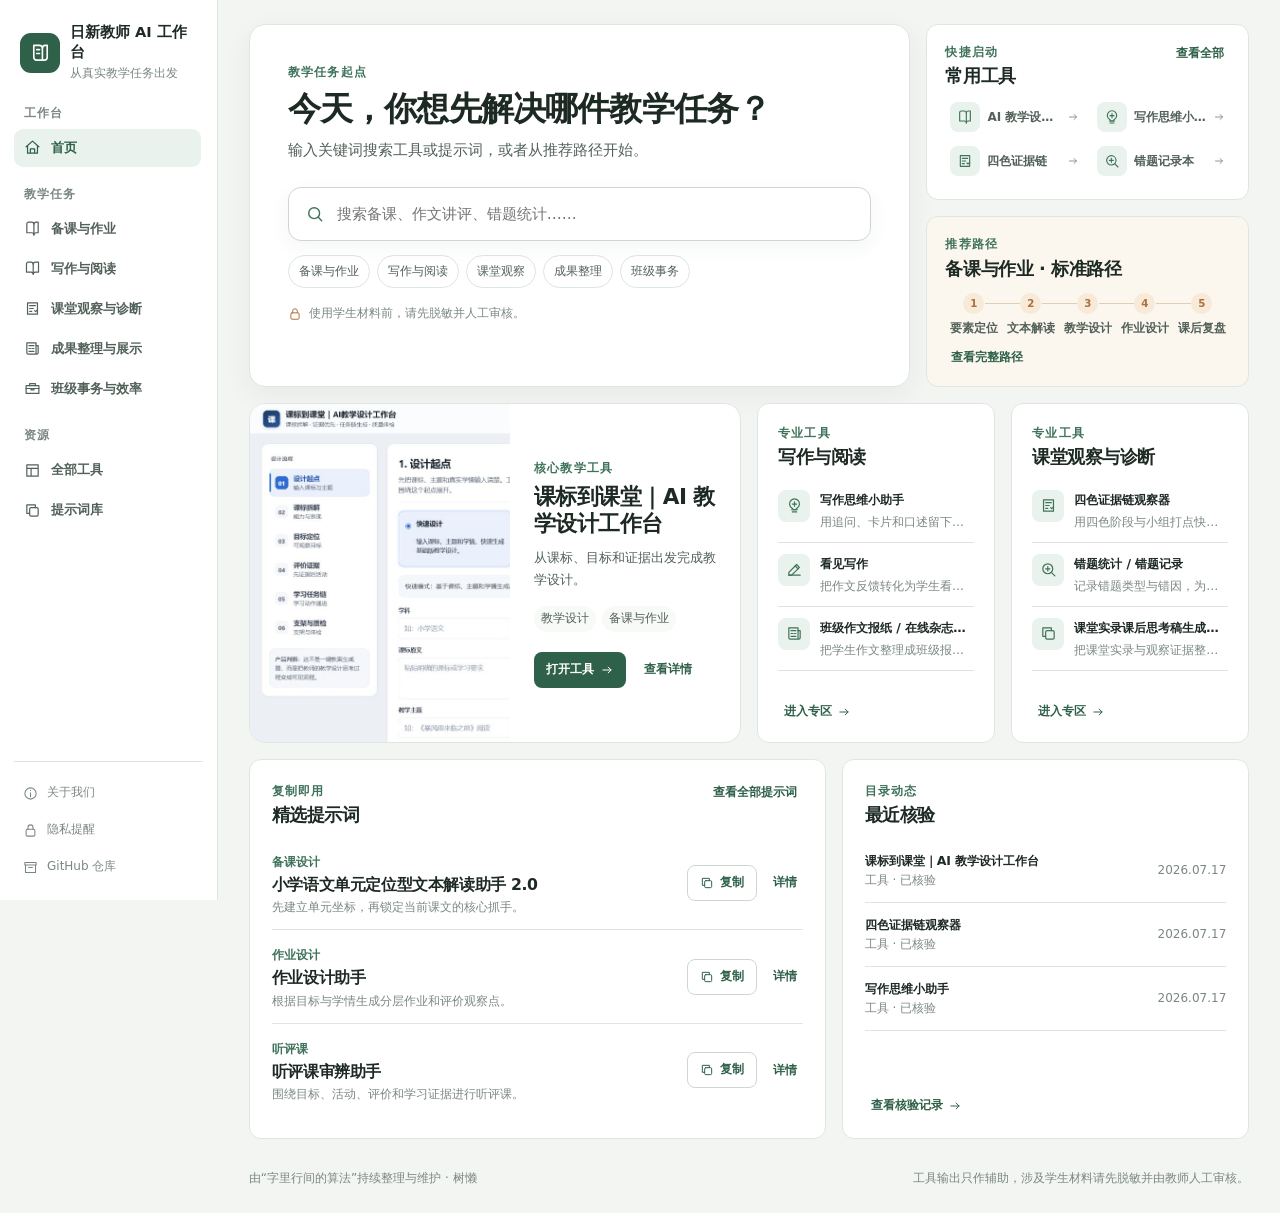
==== commit c21ae0fd: "fix(workbench): refine search routing and pre-merge usability" ====
--- a/index.html
+++ b/index.html
@@ -119,12 +119,11 @@
               <div class="search-suggestions" id="search-suggestions" role="listbox" aria-label="搜索建议" hidden></div>
             </div>
             <div class="quick-actions" aria-label="快捷任务">
-              <button type="button" data-quick-task="备课与作业">备一节课</button>
-              <button type="button" data-quick-task="备课与作业">设计作业</button>
-              <button type="button" data-quick-task="写作与阅读">分析作文</button>
+              <button type="button" data-quick-task="备课与作业">备课与作业</button>
+              <button type="button" data-quick-task="写作与阅读">写作与阅读</button>
               <button type="button" data-quick-task="课堂观察与诊断">课堂观察</button>
-              <button type="button" data-quick-task="成果整理与展示">整理成果</button>
-              <button type="button" data-quick-task="班级事务与效率">班级管理</button>
+              <button type="button" data-quick-task="成果整理与展示">成果整理</button>
+              <button type="button" data-quick-task="班级事务与效率">班级事务</button>
             </div>
             <p class="privacy-line"><svg aria-hidden="true"><use href="#icon-lock"></use></svg>使用学生材料前，请先脱敏并人工审核。</p>
           </article>
@@ -161,9 +160,9 @@
           </article>
 
           <article class="bento-card updates-card" aria-labelledby="updates-title">
-            <div class="card-heading"><div><p class="eyebrow">目录动态</p><h2 id="updates-title">最近更新</h2></div></div>
+            <div class="card-heading"><div><p class="eyebrow">目录动态</p><h2 id="updates-title">最近核验</h2></div></div>
             <div class="update-list" id="update-list" aria-live="polite"></div>
-            <button class="zone-link" type="button" data-info-dialog="updates">查看全部更新<svg aria-hidden="true"><use href="#icon-arrow"></use></svg></button>
+            <button class="zone-link" type="button" data-info-dialog="updates">查看核验记录<svg aria-hidden="true"><use href="#icon-arrow"></use></svg></button>
           </article>
         </div>
       </section>
--- a/styles.css
+++ b/styles.css
@@ -1,55 +1,67 @@
 :root {
-  --color-bg: #f5f7f8;
-  --color-surface: #ffffff;
-  --color-surface-soft: #f0f4f3;
-  --color-surface-warm: #fbf7f2;
-  --color-title: #17232e;
-  --color-text: #3f4b56;
-  --color-muted: #68737c;
-  --color-primary: #315f57;
-  --color-primary-dark: #234a44;
-  --color-primary-soft: #e5efed;
-  --color-accent: #b96f37;
-  --color-accent-soft: #fff3e8;
-  --color-line: #dfe5e7;
-  --color-line-strong: #ccd5d8;
-  --color-danger: #9d3f3b;
-  --color-danger-soft: #fff0ef;
-  --shadow-card: 0 12px 34px rgba(34, 52, 61, 0.07);
-  --shadow-dialog: 0 28px 90px rgba(19, 35, 43, 0.22);
+  --bg: #f3f5f2;
+  --surface: #ffffff;
+  --surface-soft: #f8faf7;
+  --surface-warm: #fbf7ee;
+  --ink: #1d2923;
+  --ink-soft: #526159;
+  --muted: #7b8881;
+  --line: #dfe5e0;
+  --line-strong: #cdd7d0;
+  --green: #3f735b;
+  --green-strong: #2f6049;
+  --green-soft: #e9f2ec;
+  --orange: #ae713b;
+  --orange-soft: #f7ead9;
+  --danger: #a8463f;
+  --sidebar-width: 218px;
+  --radius-sm: 8px;
+  --radius-md: 12px;
   --radius-lg: 16px;
-  --radius-md: 13px;
-  --radius-sm: 9px;
-  --max-page: 1200px;
-  --header-height: 72px;
-  --transition: 180ms ease;
-}
-
-*,
-*::before,
-*::after {
+  --shadow-soft: 0 8px 28px rgb(31 52 41 / 6%);
+  --font-sans: "Microsoft YaHei", "PingFang SC", "Noto Sans CJK SC", system-ui, sans-serif;
+}
+
+* {
   box-sizing: border-box;
 }
 
 html {
+  color-scheme: light;
   scroll-behavior: smooth;
-  scroll-padding-top: calc(var(--header-height) + 24px);
 }
 
 body {
+  margin: 0;
   min-width: 320px;
-  margin: 0;
-  overflow-x: hidden;
-  background: var(--color-bg);
-  color: var(--color-text);
-  font-family: -apple-system, BlinkMacSystemFont, "Segoe UI", "PingFang SC", "Hiragino Sans GB", "Microsoft YaHei", sans-serif;
-  font-size: 16px;
-  line-height: 1.65;
+  min-height: 100vh;
+  color: var(--ink);
+  background: var(--bg);
+  font-family: var(--font-sans);
+  font-size: 15px;
+  line-height: 1.6;
   text-rendering: optimizeLegibility;
 }
 
-body.modal-open {
+body.modal-open,
+body.nav-open {
   overflow: hidden;
+}
+
+button,
+input,
+textarea {
+  color: inherit;
+  font: inherit;
+}
+
+button,
+a {
+  -webkit-tap-highlight-color: transparent;
+}
+
+button {
+  border: 0;
 }
 
 a {
@@ -57,24 +69,19 @@
   text-decoration: none;
 }
 
-button,
-input,
-textarea {
-  font: inherit;
-}
-
-button,
-a {
-  -webkit-tap-highlight-color: transparent;
-}
-
-button {
-  color: inherit;
-}
-
 img,
 svg {
   display: block;
+}
+
+svg {
+  width: 1.25rem;
+  height: 1.25rem;
+  fill: none;
+  stroke: currentColor;
+  stroke-linecap: round;
+  stroke-linejoin: round;
+  stroke-width: 1.7;
 }
 
 h1,
@@ -84,44 +91,26 @@
 dl,
 dd,
 figure {
-  margin-top: 0;
+  margin: 0;
 }
 
 h1,
 h2,
 h3 {
-  color: var(--color-title);
-  text-wrap: balance;
+  letter-spacing: -0.025em;
+  line-height: 1.24;
 }
 
 h1 {
-  max-width: 820px;
-  margin-bottom: 16px;
-  font-size: clamp(2.625rem, 4.7vw, 3.375rem);
-  line-height: 1.14;
-  letter-spacing: -0.035em;
+  font-size: clamp(1.75rem, 2.6vw, 2.65rem);
 }
 
 h2 {
-  margin-bottom: 10px;
-  font-size: clamp(1.75rem, 3vw, 2.25rem);
-  line-height: 1.22;
-  letter-spacing: -0.025em;
+  font-size: 1.12rem;
 }
 
 h3 {
-  margin-bottom: 8px;
-  font-size: 1.125rem;
-  line-height: 1.4;
-}
-
-[hidden] {
-  display: none !important;
-}
-
-.page-shell {
-  width: min(calc(100% - 48px), var(--max-page));
-  margin-inline: auto;
+  font-size: 0.98rem;
 }
 
 .svg-sprite {
@@ -129,15 +118,6 @@
   width: 0;
   height: 0;
   overflow: hidden;
-}
-
-.svg-sprite symbol,
-svg {
-  fill: none;
-  stroke: currentColor;
-  stroke-width: 1.8;
-  stroke-linecap: round;
-  stroke-linejoin: round;
 }
 
 .sr-only {
@@ -154,15 +134,14 @@
 
 .skip-link {
   position: fixed;
-  top: 8px;
-  left: 8px;
-  z-index: 100;
-  padding: 10px 14px;
+  z-index: 300;
+  top: 12px;
+  left: 12px;
+  padding: 8px 12px;
   border-radius: var(--radius-sm);
-  background: var(--color-title);
-  color: #fff;
-  transform: translateY(-140%);
-  transition: transform var(--transition);
+  color: white;
+  background: var(--green-strong);
+  transform: translateY(-180%);
 }
 
 .skip-link:focus {
@@ -170,1597 +149,1546 @@
 }
 
 :focus-visible {
-  outline: 3px solid #d3915b;
-  outline-offset: 3px;
-}
-
-.site-header {
-  position: sticky;
-  top: 0;
-  z-index: 40;
-  height: var(--header-height);
-  border-bottom: 1px solid transparent;
-  background: rgba(255, 255, 255, 0.96);
-  transition: border-color var(--transition), background-color var(--transition);
-}
-
-.site-header.is-scrolled {
-  border-bottom-color: var(--color-line);
-  background: var(--color-surface);
-}
-
-.topbar {
-  display: flex;
-  height: 100%;
-  align-items: center;
-  justify-content: space-between;
-  gap: 32px;
-}
-
-.brand {
-  display: inline-flex;
+  outline: 3px solid rgb(63 115 91 / 28%);
+  outline-offset: 2px;
+}
+
+[hidden] {
+  display: none !important;
+}
+
+.icon-button {
+  display: inline-grid;
+  place-items: center;
+  width: 40px;
+  height: 40px;
+  padding: 0;
+  border-radius: 10px;
+  cursor: pointer;
+  background: transparent;
+}
+
+.icon-button:hover {
+  background: var(--green-soft);
+}
+
+.sidebar {
+  position: fixed;
+  z-index: 80;
+  inset: 0 auto 0 0;
+  display: flex;
+  width: var(--sidebar-width);
+  height: 100vh;
+  padding: 22px 14px 16px;
+  flex-direction: column;
+  border-right: 1px solid var(--line);
+  background: rgb(255 255 255 / 97%);
+}
+
+.sidebar-brand {
+  display: flex;
+  align-items: center;
+  gap: 10px;
+  padding: 0 6px 20px;
+}
+
+.brand-mark {
+  display: grid;
+  width: 40px;
+  height: 40px;
+  flex: 0 0 auto;
+  place-items: center;
+  border-radius: 11px;
+  color: white;
+  background: var(--green-strong);
+}
+
+.brand-mark svg {
+  width: 23px;
+  height: 23px;
+}
+
+.sidebar-brand strong,
+.sidebar-brand small {
+  display: block;
+}
+
+.sidebar-brand strong {
+  font-size: 0.91rem;
+  line-height: 1.35;
+}
+
+.sidebar-brand small {
+  margin-top: 3px;
+  color: var(--muted);
+  font-size: 0.75rem;
+}
+
+.sidebar-nav {
+  overflow: auto;
+  padding-right: 2px;
+  scrollbar-width: thin;
+}
+
+.nav-group + .nav-group {
+  margin-top: 18px;
+}
+
+.nav-group > p {
+  margin: 0 10px 6px;
+  color: var(--muted);
+  font-size: 0.75rem;
+  font-weight: 700;
+  letter-spacing: 0.08em;
+}
+
+.nav-item {
+  display: flex;
+  width: 100%;
+  min-height: 38px;
+  padding: 8px 10px;
+  align-items: center;
+  gap: 10px;
+  border-radius: 9px;
+  color: var(--ink-soft);
+  cursor: pointer;
+  text-align: left;
+  background: transparent;
+  transition: color 150ms ease, background 150ms ease, transform 100ms ease;
+}
+
+.nav-item + .nav-item {
+  margin-top: 2px;
+}
+
+.nav-item svg {
+  width: 17px;
+  height: 17px;
+  flex: 0 0 auto;
+}
+
+.nav-item span {
+  overflow: hidden;
+  font-size: 0.83rem;
+  font-weight: 600;
+  text-overflow: ellipsis;
+  white-space: nowrap;
+}
+
+.nav-item:hover {
+  color: var(--green-strong);
+  background: var(--surface-soft);
+}
+
+.nav-item:active {
+  transform: translateY(1px);
+}
+
+.nav-item.is-active {
+  color: var(--green-strong);
+  background: var(--green-soft);
+}
+
+.sidebar-support {
+  display: grid;
+  gap: 3px;
+  margin-top: auto;
+  padding-top: 14px;
+  border-top: 1px solid var(--line);
+}
+
+.sidebar-support button,
+.sidebar-support a {
+  display: flex;
+  min-height: 34px;
+  padding: 7px 9px;
+  align-items: center;
+  gap: 9px;
+  border-radius: 8px;
+  color: var(--muted);
+  cursor: pointer;
+  font-size: 0.75rem;
+  text-align: left;
+  background: transparent;
+}
+
+.sidebar-support svg {
+  width: 15px;
+  height: 15px;
+}
+
+.sidebar-support button:hover,
+.sidebar-support a:hover {
+  color: var(--green-strong);
+  background: var(--surface-soft);
+}
+
+.mobile-header,
+.mobile-bottom-nav,
+.sidebar-scrim {
+  display: none;
+}
+
+.workspace {
+  min-height: 100vh;
+  margin-left: var(--sidebar-width);
+  padding: 24px clamp(20px, 2.4vw, 36px) 0;
+}
+
+.view-panel,
+.workspace-footer {
+  width: 100%;
+  max-width: 1440px;
+  margin-inline: auto;
+}
+
+.view-panel.is-active {
+  animation: view-in 180ms ease-out both;
+}
+
+@keyframes view-in {
+  from { opacity: 0; transform: translateY(4px); }
+  to { opacity: 1; transform: translateY(0); }
+}
+
+.bento-grid {
+  display: grid;
+  grid-template-columns: repeat(12, minmax(0, 1fr));
+  grid-auto-flow: row dense;
+  gap: 16px;
+}
+
+.bento-card {
   min-width: 0;
-  align-items: center;
-  gap: 11px;
-}
-
-.brand > svg,
-.footer-brand svg {
+  overflow: hidden;
+  border: 1px solid var(--line);
+  border-radius: var(--radius-md);
+  background: var(--surface);
+}
+
+.start-card {
+  grid-column: span 8;
+  grid-row: span 2;
+  min-height: 326px;
+  padding: clamp(24px, 3vw, 38px);
+  border-radius: var(--radius-lg);
+  box-shadow: var(--shadow-soft);
+}
+
+.start-heading {
+  max-width: 700px;
+}
+
+.start-heading > p:last-child {
+  margin-top: 9px;
+  color: var(--ink-soft);
+  font-size: 0.95rem;
+}
+
+.eyebrow {
+  margin-bottom: 6px;
+  color: var(--green);
+  font-size: 0.75rem;
+  font-weight: 800;
+  letter-spacing: 0.1em;
+  text-transform: uppercase;
+}
+
+.search-area {
+  position: relative;
+}
+
+.home-search-area {
+  max-width: 700px;
+  margin-top: 24px;
+}
+
+.search-box,
+.library-search {
+  display: flex;
+  align-items: center;
+  gap: 10px;
+  border: 1px solid var(--line-strong);
+  background: white;
+}
+
+.search-box {
+  height: 54px;
+  padding: 0 8px 0 16px;
+  border-radius: 13px;
+  box-shadow: 0 6px 20px rgb(39 65 51 / 5%);
+}
+
+.search-box:focus-within,
+.library-search:focus-within {
+  border-color: var(--green);
+  box-shadow: 0 0 0 3px rgb(63 115 91 / 10%);
+}
+
+.search-box > svg,
+.library-search > svg {
+  flex: 0 0 auto;
+  color: var(--green);
+}
+
+.search-box input,
+.library-search input {
+  width: 100%;
+  min-width: 0;
+  border: 0;
+  outline: 0;
+  background: transparent;
+}
+
+.search-clear {
+  width: 36px;
+  height: 36px;
+}
+
+.search-suggestions {
+  position: absolute;
+  z-index: 50;
+  top: calc(100% + 8px);
+  right: 0;
+  left: 0;
+  max-height: 370px;
+  overflow: auto;
+  padding: 8px;
+  border: 1px solid var(--line);
+  border-radius: 12px;
+  background: white;
+  box-shadow: 0 16px 40px rgb(31 52 41 / 13%);
+}
+
+.suggestion-group > p {
+  padding: 6px 10px 4px;
+  color: var(--muted);
+  font-size: 0.75rem;
+  font-weight: 800;
+  letter-spacing: 0.08em;
+}
+
+.suggestion-group button {
+  display: flex;
+  width: 100%;
+  padding: 9px 10px;
+  align-items: center;
+  gap: 10px;
+  border-radius: 8px;
+  cursor: pointer;
+  text-align: left;
+  background: transparent;
+}
+
+.suggestion-group button:hover,
+.suggestion-group button:focus-visible {
+  background: var(--surface-soft);
+}
+
+.suggestion-group button > span:first-child {
+  display: grid;
   width: 32px;
   height: 32px;
   flex: 0 0 auto;
-  color: var(--color-primary);
-}
-
-.brand-copy {
-  display: flex;
+  place-items: center;
+  border-radius: 8px;
+  color: var(--green);
+  background: var(--green-soft);
+}
+
+.suggestion-group strong,
+.suggestion-group small {
+  display: block;
+}
+
+.suggestion-group strong {
+  font-size: 0.83rem;
+}
+
+.suggestion-group small {
+  margin-top: 1px;
+  color: var(--muted);
+  font-size: 0.75rem;
+}
+
+.suggestion-empty {
+  padding: 14px;
+  color: var(--muted);
+  font-size: 0.8rem;
+}
+
+.quick-actions {
+  display: flex;
+  flex-wrap: wrap;
+  gap: 7px;
+  margin-top: 14px;
+}
+
+.quick-actions button {
+  padding: 6px 10px;
+  border: 1px solid var(--line);
+  border-radius: 999px;
+  color: var(--ink-soft);
+  cursor: pointer;
+  font-size: 0.75rem;
+  background: transparent;
+}
+
+.quick-actions button:hover,
+.quick-actions button.is-active {
+  color: var(--green-strong);
+  border-color: #bfd3c6;
+  background: var(--green-soft);
+}
+
+.privacy-line {
+  display: flex;
+  margin-top: 16px;
+  align-items: center;
+  gap: 7px;
+  color: var(--muted);
+  font-size: 0.75rem;
+}
+
+.privacy-line svg {
+  width: 14px;
+  height: 14px;
+  color: var(--orange);
+}
+
+.common-card,
+.path-card {
+  grid-column: span 4;
+  min-height: 155px;
+  padding: 18px;
+}
+
+.path-card {
+  background: var(--surface-warm);
+}
+
+.card-heading {
+  display: flex;
+  align-items: flex-start;
+  justify-content: space-between;
+  gap: 12px;
+}
+
+.card-heading .eyebrow {
+  margin-bottom: 3px;
+}
+
+.text-button,
+.text-detail,
+.zone-link {
+  color: var(--green-strong);
+  cursor: pointer;
+  font-size: 0.75rem;
+  font-weight: 700;
+  background: transparent;
+}
+
+.text-button:hover,
+.text-detail:hover,
+.zone-link:hover {
+  text-decoration: underline;
+  text-underline-offset: 3px;
+}
+
+.text-button.muted {
+  color: var(--muted);
+}
+
+.quick-tool-list {
+  display: grid;
+  grid-template-columns: repeat(2, minmax(0, 1fr));
+  gap: 4px 8px;
+  margin-top: 10px;
+}
+
+.quick-tool {
+  display: grid;
   min-width: 0;
-  flex-direction: column;
-  line-height: 1.3;
-}
-
-.brand-copy strong {
-  color: var(--color-title);
-  font-size: 15px;
-  font-weight: 760;
-}
-
-.brand-copy small {
-  color: var(--color-muted);
-  font-size: 11px;
-}
-
-.nav-links {
-  display: flex;
-  align-items: center;
-  gap: 26px;
-  color: #59656e;
-  font-size: 14px;
-  font-weight: 620;
-}
-
-.nav-links a {
+  min-height: 40px;
+  padding: 5px;
+  grid-template-columns: 30px minmax(0, 1fr) 12px;
+  align-items: center;
+  gap: 7px;
+  border-radius: 8px;
+  cursor: pointer;
+  color: var(--ink-soft);
+  text-align: left;
+  background: transparent;
+}
+
+.quick-tool:hover {
+  color: var(--green-strong);
+  background: rgb(233 242 236 / 68%);
+}
+
+.quick-tool-icon {
+  display: grid;
+  width: 30px;
+  height: 30px;
+  place-items: center;
+  border-radius: 8px;
+  color: var(--green);
+  background: var(--green-soft);
+}
+
+.quick-tool-icon svg {
+  width: 16px;
+  height: 16px;
+}
+
+.quick-tool > span:nth-child(2) {
+  overflow: hidden;
+  font-size: 0.75rem;
+  font-weight: 700;
+  text-overflow: ellipsis;
+  white-space: nowrap;
+}
+
+.quick-arrow {
+  width: 12px;
+  height: 12px;
+  color: var(--muted);
+}
+
+.path-steps {
+  display: flex;
+  padding: 0;
+  margin: 13px 0 0;
+  align-items: flex-start;
+  list-style: none;
+}
+
+.path-steps li {
   position: relative;
-  padding-block: 10px;
-}
-
-.nav-links a::after {
+  display: grid;
+  min-width: 0;
+  flex: 1;
+  justify-items: center;
+  gap: 5px;
+  text-align: center;
+}
+
+.path-steps li:not(:last-child)::after {
   position: absolute;
-  right: 0;
-  bottom: 5px;
-  left: 0;
+  top: 10px;
+  left: calc(50% + 11px);
+  width: calc(100% - 22px);
   height: 1px;
-  background: var(--color-primary);
   content: "";
-  transform: scaleX(0);
-  transition: transform var(--transition);
-}
-
-.nav-links a:hover {
-  color: var(--color-primary-dark);
-}
-
-.nav-links a:hover::after,
-.nav-links a:focus-visible::after {
-  transform: scaleX(1);
-}
-
-.icon-button {
-  display: inline-grid;
-  width: 42px;
-  height: 42px;
-  place-items: center;
-  padding: 0;
-  border: 0;
-  border-radius: 10px;
-  background: transparent;
-  cursor: pointer;
-}
-
-.icon-button svg {
+  background: #dfcfb7;
+}
+
+.path-steps span {
+  position: relative;
+  z-index: 1;
+  display: grid;
   width: 21px;
   height: 21px;
-}
-
-.icon-button:hover {
-  background: var(--color-surface-soft);
-}
-
-.menu-button {
-  display: none;
-}
-
-.hero {
-  border-bottom: 1px solid var(--color-line);
-  background: var(--color-surface);
-}
-
-.hero-inner {
-  padding-block: 68px 52px;
-}
-
-.hero-heading {
-  max-width: 860px;
-}
-
-.eyebrow {
-  margin-bottom: 10px;
-  color: var(--color-primary);
-  font-size: 13px;
-  font-weight: 780;
-  letter-spacing: 0.06em;
-}
-
-.hero-text {
-  max-width: 720px;
-  margin-bottom: 0;
-  color: var(--color-muted);
-  font-size: 18px;
-}
-
-.search-area {
-  position: relative;
-  z-index: 6;
-  max-width: 920px;
-  margin-top: 32px;
-}
-
-.search-box {
-  display: flex;
-  min-height: 64px;
-  align-items: center;
-  gap: 13px;
-  padding: 0 12px 0 20px;
-  border: 1px solid var(--color-line-strong);
-  border-radius: 15px;
-  background: var(--color-surface);
-  box-shadow: 0 10px 28px rgba(36, 60, 67, 0.08);
-  transition: border-color var(--transition), box-shadow var(--transition);
-}
-
-.search-box:focus-within {
-  border-color: var(--color-primary);
-  box-shadow: 0 0 0 4px rgba(49, 95, 87, 0.11), 0 12px 32px rgba(36, 60, 67, 0.09);
-}
-
-.search-box > svg {
-  width: 24px;
-  height: 24px;
-  flex: 0 0 auto;
-  color: var(--color-primary);
-}
-
-#global-search {
-  min-width: 0;
-  flex: 1;
-  height: 60px;
-  padding: 0;
-  border: 0;
-  outline: 0;
-  background: transparent;
-  color: var(--color-title);
-  font-size: 17px;
-}
-
-#global-search::-webkit-search-cancel-button {
-  display: none;
-}
-
-#global-search::placeholder {
-  color: #879198;
-}
-
-.search-clear {
-  flex: 0 0 auto;
-  color: var(--color-muted);
-}
-
-.search-suggestions {
-  position: absolute;
-  top: 72px;
-  right: 0;
-  left: 0;
-  z-index: 12;
-  display: grid;
-  grid-template-columns: repeat(2, minmax(0, 1fr));
-  gap: 10px;
-  max-height: min(430px, calc(100vh - 140px));
-  padding: 14px;
-  overflow-y: auto;
-  border: 1px solid var(--color-line);
-  border-radius: var(--radius-md);
-  background: var(--color-surface);
-  box-shadow: 0 20px 48px rgba(29, 47, 56, 0.16);
-}
-
-.suggestion-group {
-  min-width: 0;
-}
-
-.suggestion-group > p {
-  margin: 2px 8px 5px;
-  color: var(--color-muted);
-  font-size: 12px;
-  font-weight: 760;
-}
-
-.suggestion-group button {
-  display: flex;
-  width: 100%;
-  min-width: 0;
-  align-items: center;
-  gap: 11px;
-  padding: 10px;
-  border: 0;
-  border-radius: var(--radius-sm);
-  background: transparent;
-  text-align: left;
-  cursor: pointer;
-}
-
-.suggestion-group button:hover,
-.suggestion-group button:focus-visible {
-  background: var(--color-surface-soft);
-}
-
-.suggestion-group button > span:first-child {
-  display: grid;
-  width: 34px;
-  height: 34px;
-  flex: 0 0 auto;
   place-items: center;
-  border-radius: 9px;
-  background: var(--color-primary-soft);
-  color: var(--color-primary);
-}
-
-.suggestion-group svg {
-  width: 18px;
-  height: 18px;
-}
-
-.suggestion-group button > span:last-child {
-  display: flex;
-  min-width: 0;
-  flex-direction: column;
-}
-
-.suggestion-group strong,
-.suggestion-group small {
+  border-radius: 50%;
+  color: var(--orange);
+  font-size: 0.64rem;
+  font-weight: 800;
+  background: var(--orange-soft);
+}
+
+.path-steps strong {
+  max-width: 64px;
   overflow: hidden;
+  color: var(--ink-soft);
+  font-size: 0.75rem;
+  font-weight: 700;
   text-overflow: ellipsis;
   white-space: nowrap;
 }
 
-.suggestion-group strong {
-  color: var(--color-title);
-  font-size: 14px;
-}
-
-.suggestion-group small {
-  color: var(--color-muted);
-  font-size: 12px;
-}
-
-.suggestion-empty {
-  grid-column: 1 / -1;
-  margin: 0;
-  padding: 18px;
-  color: var(--color-muted);
-  text-align: center;
-}
-
-.privacy-hint {
-  display: flex;
-  align-items: flex-start;
-  gap: 8px;
-  margin: 13px 4px 0;
-  color: #6a5a4b;
-  font-size: 13px;
-}
-
-.privacy-hint svg {
-  width: 16px;
-  height: 16px;
-  flex: 0 0 auto;
-  margin-top: 2px;
-  color: var(--color-accent);
-}
-
-.task-entry {
-  margin-top: 46px;
-}
-
-.task-entry-head {
-  display: flex;
-  align-items: end;
+.path-actions {
+  display: flex;
+  margin-top: 9px;
   justify-content: space-between;
-  gap: 24px;
-  margin-bottom: 17px;
-}
-
-.task-entry-head h2 {
-  margin: 0;
-  font-size: 20px;
-}
-
-.task-entry-head p {
-  margin: 0;
-  color: var(--color-muted);
-  font-size: 14px;
-}
-
-.task-grid {
-  display: grid;
-  grid-template-columns: repeat(5, minmax(0, 1fr));
-  gap: 12px;
-}
-
-.task-card {
+  gap: 10px;
+}
+
+.core-card {
+  grid-column: span 6;
+  min-height: 340px;
+  border-radius: var(--radius-lg);
+}
+
+#core-tool-feature {
+  display: grid;
+  min-height: 338px;
+  grid-template-columns: minmax(0, 1.15fr) minmax(230px, 0.85fr);
+}
+
+.core-visual {
   position: relative;
-  display: flex;
-  min-width: 0;
-  min-height: 174px;
-  flex-direction: column;
-  align-items: flex-start;
-  padding: 18px;
+  display: grid;
+  min-height: 260px;
   overflow: hidden;
-  border: 1px solid var(--color-line);
-  border-radius: var(--radius-md);
-  background: var(--color-surface);
-  text-align: left;
-  cursor: pointer;
-  transition: border-color var(--transition), background-color var(--transition), transform var(--transition), box-shadow var(--transition);
-}
-
-.task-card:hover {
-  border-color: #aabfba;
-  box-shadow: var(--shadow-card);
-  transform: translateY(-2px);
-}
-
-.task-card:active {
-  transform: translateY(0);
-}
-
-.task-card.is-active {
-  border-color: var(--color-primary);
-  background: var(--color-primary-soft);
-}
-
-.task-icon {
-  display: grid;
-  width: 38px;
-  height: 38px;
   place-items: center;
-  margin-bottom: 14px;
-  border-radius: 10px;
-  background: var(--color-surface-soft);
-  color: var(--color-primary);
-}
-
-.task-card.is-active .task-icon {
-  background: var(--color-primary);
-  color: #fff;
-}
-
-.task-icon svg {
-  width: 21px;
-  height: 21px;
-}
-
-.task-card strong {
-  padding-right: 22px;
-  color: var(--color-title);
-  font-size: 15px;
-  line-height: 1.35;
-}
-
-.task-card > span:nth-of-type(2) {
-  margin-top: 7px;
-  color: var(--color-muted);
-  font-size: 13px;
-  line-height: 1.55;
-}
-
-.task-arrow {
-  position: absolute;
-  top: 21px;
-  right: 16px;
-  width: 18px;
-  height: 18px;
-  color: #95a09f;
-  transition: color var(--transition), transform var(--transition);
-}
-
-.task-card:hover .task-arrow,
-.task-card.is-active .task-arrow {
-  color: var(--color-primary);
-  transform: translateX(2px);
-}
-
-.section {
-  padding-block: 72px;
-}
-
-.section-heading {
-  display: flex;
-  align-items: end;
-  justify-content: space-between;
-  gap: 48px;
-  margin-bottom: 28px;
-}
-
-.section-heading > div {
-  max-width: 700px;
-}
-
-.section-heading h2,
-.section-heading p:last-child {
-  margin-bottom: 0;
-}
-
-.section-heading > p,
-.section-heading > div > p:last-child {
-  max-width: 500px;
-  color: var(--color-muted);
-}
-
-.featured-section {
-  background: var(--color-bg);
-}
-
-.featured-grid {
-  display: grid;
-  grid-template-columns: repeat(3, minmax(0, 1fr));
-  gap: 20px;
-}
-
-.featured-card {
-  display: flex;
-  min-width: 0;
-  flex-direction: column;
-  overflow: hidden;
-  border: 1px solid var(--color-line);
-  border-radius: var(--radius-lg);
-  background: var(--color-surface);
-  box-shadow: var(--shadow-card);
-  transition: border-color var(--transition), transform var(--transition), box-shadow var(--transition);
-}
-
-.featured-card:hover {
-  border-color: #c2cecf;
-  box-shadow: 0 16px 38px rgba(34, 52, 61, 0.1);
-  transform: translateY(-2px);
-}
-
-.featured-visual {
-  position: relative;
-  display: grid;
-  min-height: 142px;
-  place-items: center;
-  overflow: hidden;
-  border-bottom: 1px solid var(--color-line);
-  background: #e8efed;
-}
-
-.featured-card:nth-child(2n) .featured-visual {
-  background: #eef0e9;
-}
-
-.featured-card:nth-child(3n) .featured-visual {
-  background: #edf0f3;
-}
-
-.featured-visual.has-preview {
-  aspect-ratio: 16 / 8;
-  min-height: 0;
-  background: #eef1f2;
-}
-
-.featured-visual img {
+  color: var(--green);
+  background: var(--green-soft);
+}
+
+.core-visual img {
   width: 100%;
   height: 100%;
   object-fit: cover;
-}
-
-.featured-icon {
-  display: grid;
-  width: 66px;
-  height: 66px;
+  object-position: left top;
+}
+
+.core-icon {
+  display: grid;
+  width: 100px;
+  height: 100px;
   place-items: center;
-  border: 1px solid rgba(49, 95, 87, 0.14);
-  border-radius: 17px;
-  background: rgba(255, 255, 255, 0.78);
-  color: var(--color-primary);
-}
-
-.featured-icon svg {
-  width: 33px;
-  height: 33px;
-}
-
-.task-pill {
-  position: absolute;
-  right: 12px;
-  bottom: 12px;
-  padding: 5px 9px;
-  border: 1px solid rgba(185, 111, 55, 0.2);
+  border: 1px solid #c7d9cc;
+  border-radius: 24px;
+  background: rgb(255 255 255 / 55%);
+}
+
+.core-icon svg {
+  width: 52px;
+  height: 52px;
+}
+
+.image-fallback {
+  display: grid;
+  min-height: 160px;
+  place-items: center;
+  gap: 8px;
+  color: var(--green);
+}
+
+.core-content {
+  display: flex;
+  padding: 26px 24px;
+  flex-direction: column;
+  justify-content: center;
+}
+
+.core-content h2 {
+  font-size: 1.35rem;
+}
+
+.core-content > p:not(.eyebrow) {
+  margin-top: 10px;
+  color: var(--ink-soft);
+  font-size: 0.84rem;
+}
+
+.tag-row {
+  display: flex;
+  flex-wrap: wrap;
+  gap: 6px;
+  margin-top: 16px;
+}
+
+.tag-row span,
+.dialog-meta span,
+.card-meta span,
+.status-label {
+  padding: 3px 7px;
+  border-radius: 999px;
+  color: var(--ink-soft);
+  font-size: 0.75rem;
+  background: var(--surface-soft);
+}
+
+.core-actions {
+  display: flex;
+  margin-top: 20px;
+  align-items: center;
+  gap: 12px;
+}
+
+.button,
+.small-action {
+  display: inline-flex;
+  min-height: 36px;
+  padding: 7px 12px;
+  align-items: center;
+  justify-content: center;
+  gap: 6px;
   border-radius: 8px;
-  background: rgba(255, 255, 255, 0.9);
-  color: #87502a;
-  font-size: 12px;
-  font-weight: 720;
-}
-
-.featured-content {
-  display: flex;
-  min-height: 260px;
-  flex: 1;
+  cursor: pointer;
+  font-size: 0.76rem;
+  font-weight: 700;
+}
+
+.primary-button {
+  color: white;
+  background: var(--green-strong);
+}
+
+.primary-button:hover {
+  background: #264e3c;
+}
+
+.secondary-button,
+.copy-action {
+  color: var(--green-strong);
+  border: 1px solid var(--line-strong);
+  background: white;
+}
+
+.secondary-button:hover,
+.copy-action:hover {
+  border-color: #abc6b5;
+  background: var(--green-soft);
+}
+
+.button-arrow,
+.small-action svg {
+  width: 14px;
+  height: 14px;
+}
+
+.collection-card {
+  grid-column: span 3;
+  display: flex;
+  min-height: 340px;
+  padding: 20px;
   flex-direction: column;
+}
+
+.collection-card.is-relevant {
+  border-color: #b8cfbf;
+  box-shadow: inset 0 3px 0 var(--green);
+}
+
+.mini-resource-list {
+  margin-top: 10px;
+}
+
+.mini-resource {
+  display: grid;
+  width: 100%;
+  padding: 11px 0;
+  grid-template-columns: 32px minmax(0, 1fr);
+  align-items: start;
+  gap: 10px;
+  border-bottom: 1px solid var(--line);
+  cursor: pointer;
+  text-align: left;
+  background: transparent;
+}
+
+.mini-resource:hover strong {
+  color: var(--green-strong);
+}
+
+.mini-resource > span:first-child {
+  display: grid;
+  width: 32px;
+  height: 32px;
+  place-items: center;
+  border-radius: 8px;
+  color: var(--green);
+  background: var(--green-soft);
+}
+
+.mini-resource svg {
+  width: 17px;
+  height: 17px;
+}
+
+.mini-resource strong,
+.mini-resource small {
+  display: block;
+}
+
+.mini-resource strong {
+  overflow: hidden;
+  font-size: 0.78rem;
+  text-overflow: ellipsis;
+  white-space: nowrap;
+}
+
+.mini-resource small {
+  display: -webkit-box;
+  margin-top: 3px;
+  overflow: hidden;
+  color: var(--muted);
+  font-size: 0.75rem;
+  line-height: 1.5;
+  -webkit-box-orient: vertical;
+  -webkit-line-clamp: 1;
+}
+
+.zone-link {
+  display: inline-flex;
+  margin-top: auto;
+  padding-top: 14px;
+  align-items: center;
+  gap: 5px;
+  align-self: flex-start;
+}
+
+.zone-link svg {
+  width: 14px;
+  height: 14px;
+}
+
+.featured-prompts-card {
+  grid-column: span 7;
+  min-height: 278px;
   padding: 22px;
 }
 
-.card-meta {
+.home-prompt-list {
+  margin-top: 10px;
+}
+
+.home-prompt-row {
+  display: grid;
+  padding: 12px 0;
+  grid-template-columns: minmax(0, 1fr) auto;
+  align-items: center;
+  gap: 16px;
+  border-bottom: 1px solid var(--line);
+}
+
+.home-prompt-row:last-child {
+  border-bottom: 0;
+}
+
+.home-prompt-row > div:first-child > span {
+  color: var(--green);
+  font-size: 0.75rem;
+  font-weight: 700;
+}
+
+.home-prompt-row h3 {
+  margin-top: 2px;
+}
+
+.home-prompt-row p {
+  display: -webkit-box;
+  margin-top: 4px;
+  overflow: hidden;
+  color: var(--muted);
+  font-size: 0.75rem;
+  -webkit-box-orient: vertical;
+  -webkit-line-clamp: 1;
+}
+
+.home-prompt-row > div:last-child {
+  display: flex;
+  align-items: center;
+  gap: 10px;
+}
+
+.updates-card {
+  grid-column: span 5;
+  display: flex;
+  min-height: 278px;
+  padding: 22px;
+  flex-direction: column;
+}
+
+.update-list {
+  margin-top: 12px;
+}
+
+.update-row {
+  display: flex;
+  width: 100%;
+  padding: 12px 0;
+  align-items: center;
+  justify-content: space-between;
+  gap: 16px;
+  border-bottom: 1px solid var(--line);
+  cursor: pointer;
+  text-align: left;
+  background: transparent;
+}
+
+.update-row:hover strong {
+  color: var(--green-strong);
+}
+
+.update-row strong,
+.update-row small {
+  display: block;
+}
+
+.update-row strong {
+  max-width: 280px;
+  overflow: hidden;
+  font-size: 0.78rem;
+  text-overflow: ellipsis;
+  white-space: nowrap;
+}
+
+.update-row small,
+.update-row time {
+  color: var(--muted);
+  font-size: 0.75rem;
+}
+
+.updates-card .zone-link {
+  margin-top: auto;
+}
+
+.library-view {
+  max-width: 1240px;
+}
+
+.library-header {
+  display: flex;
+  min-height: 116px;
+  padding: 12px 0 24px;
+  align-items: flex-end;
+  justify-content: space-between;
+  gap: 24px;
+  border-bottom: 1px solid var(--line-strong);
+}
+
+.library-header h1 {
+  font-size: clamp(1.85rem, 3vw, 2.55rem);
+}
+
+.library-header > div > p:last-child {
+  margin-top: 7px;
+  color: var(--ink-soft);
+}
+
+.result-count {
+  flex: 0 0 auto;
+  color: var(--muted);
+  font-size: 0.76rem;
+  font-variant-numeric: tabular-nums;
+}
+
+.library-search {
+  width: min(620px, 100%);
+  height: 46px;
+  padding: 0 14px;
+  margin-top: 22px;
+  border-radius: 10px;
+}
+
+.filter-panel,
+.prompt-toolbar {
+  display: flex;
+  padding: 16px 0;
+  align-items: center;
+  justify-content: space-between;
+  gap: 16px;
+}
+
+.category-scroll {
   display: flex;
   min-width: 0;
-  flex-wrap: wrap;
-  align-items: center;
-  gap: 7px 12px;
-  margin-bottom: 10px;
-  color: var(--color-muted);
-  font-size: 12px;
-  font-weight: 650;
-}
-
-.card-meta span + span::before {
-  margin-right: 12px;
-  color: var(--color-line-strong);
-  content: "·";
-}
-
-.featured-content h3 {
-  display: -webkit-box;
-  margin-bottom: 9px;
-  overflow: hidden;
-  -webkit-box-orient: vertical;
-  -webkit-line-clamp: 2;
-  font-size: 19px;
-}
-
-.featured-content > p {
-  display: -webkit-box;
-  margin-bottom: 20px;
-  overflow: hidden;
-  color: var(--color-muted);
-  -webkit-box-orient: vertical;
-  -webkit-line-clamp: 3;
-}
-
-.card-actions {
-  display: flex;
-  gap: 9px;
-  margin-top: auto;
-}
-
-.button,
-.small-action,
-.text-button,
-.text-detail,
-.filter-button,
-.copy-action,
-.step-link,
-.related-actions button,
-.resource-links button {
-  border: 0;
+  overflow-x: auto;
+  gap: 6px;
+  scrollbar-width: none;
+}
+
+.category-scroll::-webkit-scrollbar {
+  display: none;
+}
+
+.filter-button {
+  flex: 0 0 auto;
+  padding: 6px 10px;
+  border: 1px solid transparent;
+  border-radius: 8px;
+  color: var(--ink-soft);
   cursor: pointer;
-  transition: background-color var(--transition), border-color var(--transition), color var(--transition), transform var(--transition);
-}
-
-.button {
-  display: inline-flex;
-  min-height: 44px;
-  align-items: center;
-  justify-content: center;
+  font-size: 0.75rem;
+  background: transparent;
+}
+
+.filter-button:hover {
+  background: var(--surface);
+}
+
+.filter-button.is-active {
+  color: var(--green-strong);
+  border-color: #c9d9cf;
+  background: var(--green-soft);
+}
+
+.filter-actions {
+  display: flex;
+  flex: 0 0 auto;
+  align-items: center;
+  gap: 16px;
+}
+
+.check-filter {
+  display: flex;
+  align-items: center;
   gap: 7px;
-  padding: 0 16px;
-  border-radius: 10px;
-  font-size: 14px;
-  font-weight: 740;
-}
-
-.button-arrow {
+  color: var(--ink-soft);
+  cursor: pointer;
+  font-size: 0.75rem;
+}
+
+.check-filter input {
   width: 16px;
   height: 16px;
-}
-
-.primary-button {
-  background: var(--color-primary);
-  color: #fff;
-}
-
-.primary-button:hover {
-  background: var(--color-primary-dark);
-}
-
-.secondary-button {
-  border: 1px solid var(--color-line-strong);
-  background: var(--color-surface);
-  color: var(--color-primary-dark);
-}
-
-.secondary-button:hover {
-  border-color: #9cb3ae;
-  background: var(--color-primary-soft);
-}
-
-.button:active,
-.small-action:active,
-.text-button:active,
-.copy-action:active {
-  transform: translateY(1px);
-}
-
-.workflow-section {
-  padding-top: 0;
-  background: var(--color-bg);
-}
-
-.workflow-panel {
-  overflow: hidden;
-  border: 1px solid #cbd9d6;
-  border-radius: var(--radius-lg);
-  background: var(--color-surface);
-  box-shadow: 0 12px 32px rgba(34, 52, 61, 0.05);
-}
-
-.workflow-placeholder {
-  padding: 38px;
-  border-left: 5px solid var(--color-primary);
-}
-
-.workflow-placeholder h2 {
-  margin-bottom: 8px;
-  font-size: 28px;
-}
-
-.workflow-placeholder p:last-child {
-  max-width: 700px;
-  margin-bottom: 0;
-  color: var(--color-muted);
-}
-
-.workflow-head {
-  display: flex;
-  align-items: flex-start;
-  justify-content: space-between;
-  gap: 24px;
-  padding: 30px 34px 24px;
-  border-bottom: 1px solid var(--color-line);
-  background: var(--color-surface-soft);
-}
-
-.workflow-head h2 {
-  margin-bottom: 8px;
-  font-size: 30px;
-}
-
-.workflow-head p:last-child {
-  max-width: 700px;
-  margin-bottom: 0;
-  color: var(--color-muted);
-}
-
-.text-button {
-  min-height: 40px;
-  padding: 0 4px;
-  background: transparent;
-  color: var(--color-primary-dark);
-  font-size: 14px;
-  font-weight: 720;
-  text-decoration: underline;
-  text-decoration-color: rgba(49, 95, 87, 0.35);
-  text-underline-offset: 4px;
-}
-
-.text-button:hover {
-  color: var(--color-accent);
-  text-decoration-color: currentColor;
-}
-
-.workflow-body {
-  display: grid;
-  grid-template-columns: minmax(0, 1.45fr) minmax(280px, 0.7fr);
-  gap: 42px;
-  padding: 32px 34px 36px;
-}
-
-.workflow-body h3 {
-  margin-bottom: 18px;
-  font-size: 15px;
-}
-
-.workflow-steps {
-  display: grid;
-  gap: 0;
-  margin: 0;
-  padding: 0;
-  list-style: none;
-  counter-reset: steps;
-}
-
-.workflow-steps li {
-  position: relative;
-  display: grid;
-  grid-template-columns: 34px minmax(0, 1fr) auto;
+  accent-color: var(--green-strong);
+}
+
+.compact-tool-grid {
+  display: grid;
+  grid-template-columns: repeat(2, minmax(0, 1fr));
+  gap: 10px;
+}
+
+.compact-tool-card {
+  display: grid;
+  min-width: 0;
+  min-height: 132px;
+  padding: 18px;
+  grid-template-columns: 42px minmax(0, 1fr) auto;
+  align-items: start;
   gap: 13px;
-  align-items: center;
-  min-width: 0;
-  padding: 0 0 20px;
-}
-
-.workflow-steps li:not(:last-child)::after {
-  position: absolute;
-  top: 34px;
-  bottom: 0;
-  left: 16px;
-  width: 1px;
-  background: var(--color-line-strong);
-  content: "";
-}
-
-.step-number {
-  position: relative;
-  z-index: 1;
-  display: grid;
-  width: 34px;
-  height: 34px;
-  place-items: center;
-  border-radius: 50%;
-  background: var(--color-primary);
-  color: #fff;
-  font-size: 13px;
-  font-variant-numeric: tabular-nums;
-  font-weight: 760;
-}
-
-.workflow-steps li > div {
-  display: flex;
-  min-width: 0;
-  flex-direction: column;
-}
-
-.workflow-steps small {
-  color: var(--color-muted);
-  font-size: 11px;
-}
-
-.workflow-steps strong {
-  color: var(--color-title);
-  font-size: 14px;
-}
-
-.step-link {
-  max-width: 210px;
-  padding: 7px 9px;
-  overflow: hidden;
-  border-radius: 8px;
-  background: var(--color-surface-soft);
-  color: var(--color-primary-dark);
-  font-size: 12px;
-  font-weight: 680;
-  text-overflow: ellipsis;
-  white-space: nowrap;
-}
-
-.step-link:hover {
-  background: var(--color-primary-soft);
-}
-
-.workflow-resources {
-  display: grid;
-  align-content: start;
-  gap: 24px;
-  padding: 22px;
-  border: 1px solid var(--color-line);
-  border-radius: var(--radius-md);
-  background: var(--color-bg);
-}
-
-.workflow-resources h3 {
-  margin-bottom: 10px;
-}
-
-.resource-links {
-  display: flex;
-  flex-wrap: wrap;
-  gap: 8px;
-}
-
-.resource-links button,
-.related-actions button {
-  min-height: 36px;
-  padding: 7px 10px;
-  border: 1px solid var(--color-line);
-  border-radius: 8px;
-  background: var(--color-surface);
-  color: var(--color-primary-dark);
-  font-size: 12px;
-  font-weight: 660;
-  text-align: left;
-}
-
-.resource-links button:hover,
-.related-actions button:hover {
-  border-color: #a4b9b5;
-  background: var(--color-primary-soft);
-}
-
-.tools-section {
-  border-top: 1px solid var(--color-line);
-  background: var(--color-surface);
-}
-
-.split-heading {
-  align-items: end;
-}
-
-.result-count {
-  flex: 0 0 auto;
-  margin: 0;
-  color: var(--color-muted);
-  font-size: 14px;
-  font-variant-numeric: tabular-nums;
-}
-
-.filter-panel,
-.prompt-toolbar {
-  display: flex;
-  align-items: center;
-  justify-content: space-between;
-  gap: 18px;
-  margin-bottom: 22px;
-  padding: 12px;
-  border: 1px solid var(--color-line);
-  border-radius: var(--radius-md);
-  background: var(--color-bg);
-}
-
-.category-scroll {
-  display: flex;
-  min-width: 0;
-  gap: 7px;
-  overflow-x: auto;
-  overscroll-behavior-inline: contain;
-  scrollbar-width: thin;
-}
-
-.filter-button {
-  min-height: 38px;
-  flex: 0 0 auto;
-  padding: 0 12px;
-  border: 1px solid transparent;
-  border-radius: 9px;
-  background: transparent;
-  color: #58646c;
-  font-size: 13px;
-  font-weight: 680;
-  white-space: nowrap;
-}
-
-.filter-button:hover {
-  background: var(--color-surface);
-  color: var(--color-primary-dark);
-}
-
-.filter-button.is-active {
-  border-color: #c3d3cf;
-  background: var(--color-surface);
-  color: var(--color-primary-dark);
-  box-shadow: 0 2px 7px rgba(34, 52, 61, 0.05);
-}
-
-.filter-actions {
-  display: flex;
-  flex: 0 0 auto;
-  align-items: center;
-  gap: 16px;
-}
-
-.check-filter {
-  display: flex;
-  align-items: center;
-  gap: 8px;
-  color: var(--color-text);
-  font-size: 13px;
-  font-weight: 620;
-  cursor: pointer;
-  white-space: nowrap;
-}
-
-.check-filter input {
-  width: 17px;
-  height: 17px;
-  margin: 0;
-  accent-color: var(--color-primary);
-}
-
-.compact-tool-grid {
-  display: grid;
-  grid-template-columns: repeat(2, minmax(0, 1fr));
-  gap: 12px;
-}
-
-.compact-tool-card {
-  display: grid;
-  grid-template-columns: 46px minmax(0, 1fr) auto;
-  gap: 14px;
-  min-width: 0;
-  align-items: center;
-  padding: 16px;
-  border: 1px solid var(--color-line);
-  border-radius: var(--radius-md);
-  background: var(--color-surface);
-  transition: border-color var(--transition), background-color var(--transition);
+  border: 1px solid var(--line);
+  border-radius: 10px;
+  background: var(--surface);
 }
 
 .compact-tool-card:hover {
-  border-color: #b8c7c9;
-  background: #fcfdfd;
+  border-color: var(--line-strong);
 }
 
 .compact-tool-icon,
 .internal-icon {
-  display: grid;
-  width: 46px;
-  height: 46px;
-  place-items: center;
-  border-radius: 11px;
-  background: var(--color-surface-soft);
-  color: var(--color-primary);
-}
-
-.compact-tool-icon svg,
-.internal-icon svg {
-  width: 23px;
-  height: 23px;
-}
-
-.compact-tool-main {
-  min-width: 0;
-}
-
-.compact-tool-main .card-meta {
-  margin-bottom: 4px;
-}
-
-.compact-tool-main h3 {
-  margin-bottom: 4px;
-  overflow: hidden;
-  font-size: 15px;
-  text-overflow: ellipsis;
-  white-space: nowrap;
-}
-
-.compact-tool-main p {
-  display: -webkit-box;
-  margin: 0;
-  overflow: hidden;
-  color: var(--color-muted);
-  font-size: 13px;
-  line-height: 1.5;
-  -webkit-box-orient: vertical;
-  -webkit-line-clamp: 2;
-}
-
-.compact-tool-actions {
-  display: flex;
-  flex-direction: column;
-  align-items: flex-end;
-  gap: 5px;
-}
-
-.status-label {
-  color: var(--color-muted);
-  font-size: 11px;
-  font-weight: 700;
-  white-space: nowrap;
-}
-
-.status-online::before {
-  display: inline-block;
-  width: 6px;
-  height: 6px;
-  margin-right: 5px;
-  border-radius: 50%;
-  background: var(--color-primary);
-  content: "";
-}
-
-.small-action {
-  display: inline-flex;
-  min-height: 38px;
-  align-items: center;
-  justify-content: center;
-  gap: 6px;
-  padding: 0 12px;
-  border-radius: 9px;
-  font-size: 13px;
-  font-weight: 720;
-  white-space: nowrap;
-}
-
-.small-action svg {
-  width: 16px;
-  height: 16px;
-}
-
-.text-detail {
-  min-height: 28px;
-  padding: 0 3px;
-  background: transparent;
-  color: var(--color-muted);
-  font-size: 12px;
-  text-decoration: underline;
-  text-decoration-color: #c2cacc;
-  text-underline-offset: 3px;
-}
-
-.text-detail:hover {
-  color: var(--color-primary-dark);
-}
-
-.internal-zone {
-  margin-top: 28px;
-  border: 1px solid var(--color-line);
-  border-radius: var(--radius-md);
-  background: var(--color-bg);
-}
-
-.internal-toggle {
-  display: flex;
-  width: 100%;
-  min-height: 76px;
-  align-items: center;
-  justify-content: space-between;
-  gap: 18px;
-  padding: 14px 18px;
-  border: 0;
-  border-radius: inherit;
-  background: transparent;
-  text-align: left;
-  cursor: pointer;
-}
-
-.internal-toggle:hover {
-  background: #f0f3f4;
-}
-
-.internal-toggle > span {
-  display: flex;
-  min-width: 0;
-  align-items: center;
-  gap: 12px;
-}
-
-.internal-toggle > span > svg {
-  width: 22px;
-  height: 22px;
-  flex: 0 0 auto;
-  color: var(--color-muted);
-}
-
-.internal-toggle > span > span {
-  display: flex;
-  min-width: 0;
-  flex-direction: column;
-}
-
-.internal-toggle strong {
-  color: var(--color-title);
-  font-size: 14px;
-}
-
-.internal-toggle small {
-  color: var(--color-muted);
-  font-size: 12px;
-}
-
-.chevron {
-  width: 20px;
-  height: 20px;
-  flex: 0 0 auto;
-  color: var(--color-muted);
-  transition: transform var(--transition);
-}
-
-.internal-toggle[aria-expanded="true"] .chevron {
-  transform: rotate(180deg);
-}
-
-.internal-panel {
-  padding: 0 18px 18px;
-  border-top: 1px solid var(--color-line);
-}
-
-.internal-note {
-  margin: 16px 0;
-  color: var(--color-muted);
-  font-size: 13px;
-}
-
-.internal-list {
-  display: grid;
-  gap: 8px;
-}
-
-.internal-item {
-  display: grid;
-  grid-template-columns: 42px minmax(0, 1fr) auto;
-  gap: 13px;
-  align-items: center;
-  padding: 13px;
-  border: 1px solid var(--color-line);
-  border-radius: 10px;
-  background: var(--color-surface);
-}
-
-.internal-icon {
-  width: 42px;
-  height: 42px;
-  color: var(--color-muted);
-}
-
-.internal-item .card-meta {
-  margin-bottom: 3px;
-}
-
-.internal-item h3 {
-  margin-bottom: 2px;
-  font-size: 14px;
-}
-
-.internal-item p {
-  margin: 0;
-  color: var(--color-muted);
-  font-size: 12px;
-}
-
-.prompt-section {
-  border-top: 1px solid var(--color-line);
-  background: var(--color-surface-warm);
-}
-
-.prompt-toolbar {
-  background: rgba(255, 255, 255, 0.74);
-}
-
-.prompt-list {
-  display: grid;
-  grid-template-columns: repeat(2, minmax(0, 1fr));
-  gap: 12px;
-}
-
-.prompt-card {
-  display: grid;
-  grid-template-columns: 42px minmax(0, 1fr) auto;
-  gap: 15px;
-  min-width: 0;
-  align-items: start;
-  padding: 20px;
-  border: 1px solid #e3ded7;
-  border-left: 4px solid var(--color-accent);
-  border-radius: var(--radius-md);
-  background: var(--color-surface);
-}
-
-.prompt-marker {
   display: grid;
   width: 42px;
   height: 42px;
   place-items: center;
   border-radius: 10px;
-  background: var(--color-accent-soft);
-  color: var(--color-accent);
-}
-
-.prompt-marker svg {
-  width: 21px;
-  height: 21px;
-}
-
-.prompt-content {
+  color: var(--green);
+  background: var(--green-soft);
+}
+
+.compact-tool-main {
   min-width: 0;
 }
 
-.prompt-content .card-meta {
-  margin-bottom: 5px;
-}
-
-.prompt-content h3 {
-  margin-bottom: 6px;
-  font-size: 16px;
-}
-
+.card-meta {
+  display: flex;
+  flex-wrap: wrap;
+  gap: 5px;
+}
+
+.compact-tool-main h2,
+.prompt-content h2 {
+  margin-top: 7px;
+  font-size: 0.96rem;
+}
+
+.compact-tool-main p,
 .prompt-content > p {
   display: -webkit-box;
-  margin-bottom: 11px;
+  margin-top: 5px;
   overflow: hidden;
-  color: var(--color-muted);
-  font-size: 13px;
+  color: var(--ink-soft);
+  font-size: 0.75rem;
   -webkit-box-orient: vertical;
   -webkit-line-clamp: 2;
 }
 
+.compact-tool-actions {
+  display: flex;
+  min-width: 72px;
+  align-items: flex-end;
+  flex-direction: column;
+  gap: 7px;
+}
+
+.status-label {
+  white-space: nowrap;
+  background: var(--green-soft);
+}
+
+.internal-zone {
+  margin-top: 18px;
+  border-top: 1px solid var(--line-strong);
+}
+
+.internal-toggle {
+  display: flex;
+  width: 100%;
+  padding: 16px 4px;
+  align-items: center;
+  justify-content: space-between;
+  cursor: pointer;
+  text-align: left;
+  background: transparent;
+}
+
+.internal-toggle > span {
+  display: flex;
+  align-items: center;
+  gap: 11px;
+}
+
+.internal-toggle > span > svg {
+  color: var(--orange);
+}
+
+.internal-toggle strong,
+.internal-toggle small {
+  display: block;
+}
+
+.internal-toggle strong {
+  font-size: 0.84rem;
+}
+
+.internal-toggle small {
+  margin-top: 2px;
+  color: var(--muted);
+  font-size: 0.75rem;
+}
+
+.internal-toggle .chevron {
+  transition: transform 160ms ease;
+}
+
+.internal-toggle[aria-expanded="true"] .chevron {
+  transform: rotate(180deg);
+}
+
+.internal-panel {
+  padding: 4px 0 14px;
+}
+
+.internal-note {
+  margin-bottom: 10px;
+  color: var(--muted);
+  font-size: 0.75rem;
+}
+
+.internal-list {
+  border-top: 1px solid var(--line);
+}
+
+.internal-item {
+  display: grid;
+  padding: 15px 4px;
+  grid-template-columns: 42px minmax(0, 1fr) auto;
+  align-items: center;
+  gap: 13px;
+  border-bottom: 1px solid var(--line);
+}
+
+.internal-item h3 {
+  margin-top: 5px;
+}
+
+.internal-item p {
+  margin-top: 4px;
+  color: var(--ink-soft);
+  font-size: 0.75rem;
+}
+
+.prompt-list {
+  display: grid;
+  gap: 0;
+  border-top: 1px solid var(--line-strong);
+}
+
+.prompt-card {
+  display: grid;
+  padding: 20px 4px;
+  grid-template-columns: 42px minmax(0, 1fr) auto;
+  align-items: start;
+  gap: 16px;
+  border-bottom: 1px solid var(--line);
+}
+
+.prompt-marker {
+  display: grid;
+  width: 42px;
+  height: 42px;
+  place-items: center;
+  border-radius: 9px;
+  color: var(--orange);
+  background: var(--orange-soft);
+}
+
 .prompt-prepare {
   display: grid;
+  margin-top: 10px;
   grid-template-columns: auto minmax(0, 1fr);
-  gap: 5px 8px;
-  margin-bottom: 0;
-  font-size: 12px;
+  gap: 8px;
+  font-size: 0.75rem;
 }
 
 .prompt-prepare dt {
-  color: var(--color-title);
-  font-weight: 720;
+  color: var(--ink);
+  font-weight: 700;
 }
 
 .prompt-prepare dd {
-  display: -webkit-box;
-  margin: 0;
   overflow: hidden;
-  color: var(--color-muted);
-  -webkit-box-orient: vertical;
-  -webkit-line-clamp: 2;
+  color: var(--muted);
+  text-overflow: ellipsis;
+  white-space: nowrap;
 }
 
 .prompt-actions {
   display: flex;
-  flex-direction: column;
-  align-items: stretch;
-  gap: 5px;
-}
-
-.copy-action {
-  border: 1px solid #e3c9b3;
-  background: var(--color-accent-soft);
-  color: #784721;
-}
-
-.copy-action:hover {
-  border-color: #d4a985;
-  background: #ffe9d7;
-}
-
-.site-footer {
-  border-top: 1px solid var(--color-line);
-  background: var(--color-surface);
-}
-
-.footer-grid {
-  display: grid;
-  grid-template-columns: minmax(0, 1fr) minmax(340px, 0.8fr);
-  gap: 56px;
-  padding-block: 38px;
-}
-
-.footer-brand {
-  display: flex;
   align-items: center;
   gap: 10px;
-  margin-bottom: 10px;
-  color: var(--color-title);
-}
-
-.footer-brand svg {
-  width: 26px;
-  height: 26px;
-}
-
-.footer-grid p {
-  margin-bottom: 6px;
-  color: var(--color-muted);
-  font-size: 13px;
-}
-
-.footer-meta {
-  text-align: right;
-}
-
-.footer-meta a {
-  color: var(--color-primary-dark);
-  font-weight: 680;
-  text-decoration: underline;
-  text-underline-offset: 3px;
+}
+
+.workspace-footer {
+  display: flex;
+  padding: 30px 0 24px;
+  align-items: center;
+  justify-content: space-between;
+  gap: 20px;
+  color: var(--muted);
+  font-size: 0.75rem;
+}
+
+.empty-state,
+.error-state {
+  grid-column: 1 / -1;
+  padding: 24px;
+  border: 1px dashed var(--line-strong);
+  border-radius: 10px;
+  color: var(--muted);
+  background: var(--surface-soft);
+}
+
+.error-state {
+  color: var(--danger);
+}
+
+.compact-state {
+  padding: 12px;
+  font-size: 0.75rem;
+}
+
+.skeleton-line,
+.skeleton-row,
+.skeleton-block {
+  position: relative;
+  overflow: hidden;
+  border-radius: 8px;
+  background: #edf0ed;
+}
+
+.skeleton-line {
+  height: 82px;
+}
+
+.skeleton-row {
+  height: 130px;
+}
+
+.skeleton-block {
+  min-height: 338px;
+}
+
+.skeleton-line::after,
+.skeleton-row::after,
+.skeleton-block::after {
+  position: absolute;
+  inset: 0;
+  content: "";
+  background: linear-gradient(90deg, transparent, rgb(255 255 255 / 65%), transparent);
+  transform: translateX(-100%);
+  animation: skeleton 1.2s infinite;
+}
+
+@keyframes skeleton {
+  to { transform: translateX(100%); }
 }
 
 .detail-dialog {
-  width: min(820px, calc(100% - 32px));
-  max-height: min(880px, calc(100dvh - 32px));
+  width: min(840px, calc(100vw - 32px));
+  max-width: 840px;
+  height: min(820px, calc(100vh - 32px));
+  max-height: calc(100vh - 32px);
   padding: 0;
   overflow: hidden;
-  border: 0;
-  border-radius: var(--radius-lg);
-  background: var(--color-surface);
-  color: var(--color-text);
-  box-shadow: var(--shadow-dialog);
+  border: 1px solid var(--line-strong);
+  border-radius: 16px;
+  color: var(--ink);
+  background: white;
+  box-shadow: 0 26px 80px rgb(23 40 31 / 22%);
 }
 
 .detail-dialog::backdrop {
-  background: rgba(23, 35, 46, 0.48);
+  background: rgb(24 35 29 / 48%);
+  backdrop-filter: blur(2px);
 }
 
 .dialog-shell {
   position: relative;
-  max-height: min(880px, calc(100dvh - 32px));
-  padding: 34px;
-  overflow-x: hidden;
+  height: 100%;
   overflow-y: auto;
   overscroll-behavior: contain;
 }
 
 .dialog-close {
   position: sticky;
-  top: -20px;
-  z-index: 2;
+  z-index: 5;
+  top: 14px;
   float: right;
-  margin: -8px -8px 0 14px;
-  border: 1px solid var(--color-line);
-  background: var(--color-surface);
-  color: var(--color-title);
+  margin: 14px 14px 0 0;
+  border: 1px solid var(--line);
+  background: rgb(255 255 255 / 93%);
+}
+
+#dialog-content {
+  padding-bottom: 28px;
 }
 
 .dialog-heading {
-  padding-right: 42px;
+  padding: 38px 42px 26px;
+  border-bottom: 1px solid var(--line);
+  background: var(--surface-soft);
 }
 
 .dialog-heading h2 {
-  margin-bottom: 10px;
-  font-size: clamp(1.75rem, 4vw, 2.25rem);
-}
-
-.dialog-heading > p:last-of-type {
-  color: var(--color-muted);
+  max-width: 700px;
+  padding-right: 38px;
+  font-size: clamp(1.45rem, 3vw, 2rem);
+}
+
+.dialog-heading > p:not(.eyebrow) {
+  max-width: 680px;
+  margin-top: 9px;
+  color: var(--ink-soft);
 }
 
 .dialog-meta {
+  display: flex;
+  flex-wrap: wrap;
+  gap: 6px;
+  margin-top: 16px;
+}
+
+.tool-preview {
+  margin: 24px 42px 0;
+}
+
+.tool-preview img {
+  width: 100%;
+  max-height: 410px;
+  border: 1px solid var(--line);
+  border-radius: 10px;
+  object-fit: cover;
+  object-position: top;
+}
+
+.tool-preview figcaption {
+  margin-top: 7px;
+  color: var(--muted);
+  font-size: 0.75rem;
+}
+
+.detail-flow {
+  display: grid;
+  gap: 14px;
+  padding: 24px 42px;
+}
+
+.detail-block {
+  padding: 18px;
+  border: 1px solid var(--line);
+  border-radius: 10px;
+}
+
+.detail-block h3 {
+  margin-bottom: 8px;
+}
+
+.detail-block p,
+.detail-block li {
+  color: var(--ink-soft);
+  font-size: 0.84rem;
+}
+
+.detail-block ul {
+  padding-left: 20px;
+  margin: 0;
+}
+
+.boundary-block {
+  background: var(--surface-warm);
+}
+
+.privacy-block {
+  background: var(--green-soft);
+}
+
+.prompt-full-head {
+  display: flex;
+  align-items: center;
+  justify-content: space-between;
+  gap: 16px;
+}
+
+.prompt-full pre {
+  max-height: 420px;
+  padding: 16px;
+  margin: 12px 0 0;
+  overflow: auto;
+  border-radius: 8px;
+  color: #26332c;
+  background: #f5f7f5;
+  font-family: var(--font-sans);
+  font-size: 0.78rem;
+  line-height: 1.7;
+  white-space: pre-wrap;
+  word-break: break-word;
+}
+
+.related-actions {
   display: flex;
   flex-wrap: wrap;
   gap: 7px;
-  margin: 18px 0 26px;
-}
-
-.dialog-meta span {
-  padding: 5px 9px;
+}
+
+.related-actions button,
+.step-link {
+  padding: 6px 9px;
+  border-radius: 7px;
+  color: var(--green-strong);
+  cursor: pointer;
+  font-size: 0.75rem;
+  background: var(--green-soft);
+}
+
+.workflow-steps {
+  display: grid;
+  gap: 9px;
+  padding: 0;
+  margin: 0;
+  list-style: none;
+}
+
+.workflow-steps li {
+  display: grid;
+  padding: 10px;
+  grid-template-columns: 28px minmax(120px, 0.6fr) minmax(0, 1fr);
+  align-items: center;
+  gap: 10px;
   border-radius: 8px;
-  background: var(--color-surface-soft);
-  color: var(--color-primary-dark);
-  font-size: 12px;
-  font-weight: 680;
-}
-
-.tool-preview {
-  margin-bottom: 24px;
-  overflow: hidden;
-  border: 1px solid var(--color-line);
-  border-radius: var(--radius-md);
-  background: var(--color-bg);
-}
-
-.tool-preview img {
+  background: var(--surface-soft);
+}
+
+.step-number {
+  display: grid;
+  width: 28px;
+  height: 28px;
+  place-items: center;
+  border-radius: 50%;
+  color: white;
+  font-size: 0.7rem;
+  background: var(--green);
+}
+
+.workflow-steps small,
+.workflow-steps strong {
+  display: block;
+}
+
+.workflow-steps small {
+  color: var(--muted);
+  font-size: 0.75rem;
+}
+
+.workflow-steps strong {
+  font-size: 0.77rem;
+}
+
+.dialog-footer {
+  display: flex;
+  padding: 0 42px 30px;
+  align-items: center;
+  gap: 12px;
+}
+
+.dialog-footer > p {
+  color: var(--muted);
+  font-size: 0.75rem;
+}
+
+.availability-note {
+  display: flex;
   width: 100%;
-  max-height: 430px;
-  object-fit: contain;
-  background: #fff;
-}
-
-.tool-preview figcaption {
-  margin: 0;
-  padding: 8px 12px;
-  border-top: 1px solid var(--color-line);
-  color: var(--color-muted);
-  font-size: 11px;
-}
-
-.image-fallback {
-  display: flex;
-  min-height: 120px;
-  align-items: center;
-  justify-content: center;
-  gap: 8px;
-  color: var(--color-muted);
-}
-
-.image-fallback svg {
-  width: 30px;
-  height: 30px;
-}
-
-.detail-flow {
-  display: grid;
-  gap: 12px;
-}
-
-.detail-block {
-  padding: 18px;
-  border: 1px solid var(--color-line);
-  border-radius: var(--radius-md);
-  background: var(--color-surface);
-}
-
-.detail-block h3 {
-  margin-bottom: 7px;
-  font-size: 14px;
-}
-
-.detail-block p,
-.detail-block ul {
-  margin-bottom: 0;
-  color: var(--color-muted);
-  font-size: 14px;
-}
-
-.detail-block ul {
-  padding-left: 20px;
-}
-
-.detail-block li + li {
-  margin-top: 4px;
-}
-
-.boundary-block {
-  border-color: #d8dcce;
-  background: #f6f8f1;
-}
-
-.privacy-block {
-  border-color: #efdcc9;
-  background: var(--color-accent-soft);
-}
-
-.related-actions {
-  display: flex;
-  flex-wrap: wrap;
-  gap: 8px;
-}
-
-.dialog-footer {
-  display: flex;
-  align-items: center;
-  gap: 14px;
-  margin-top: 20px;
-  padding-top: 20px;
-  border-top: 1px solid var(--color-line);
-}
-
-.dialog-footer p {
-  margin: 0;
-  color: var(--color-muted);
-  font-size: 12px;
-}
-
-.availability-note {
-  display: flex;
-  align-items: center;
-  gap: 11px;
-  width: 100%;
-  padding: 13px;
-  border-radius: 10px;
-  background: var(--color-bg);
-}
-
-.availability-note > svg {
-  width: 22px;
-  height: 22px;
-  flex: 0 0 auto;
-  color: var(--color-muted);
-}
-
-.availability-note span {
-  display: flex;
-  flex-direction: column;
-}
-
-.availability-note strong {
-  color: var(--color-title);
-  font-size: 13px;
-}
-
+  padding: 14px;
+  align-items: center;
+  gap: 10px;
+  border-radius: 9px;
+  color: var(--orange);
+  background: var(--orange-soft);
+}
+
+.availability-note strong,
 .availability-note small {
-  color: var(--color-muted);
-  font-size: 12px;
-}
-
-.prompt-full {
-  min-width: 0;
-  padding: 0;
-  overflow: hidden;
-}
-
-.prompt-full-head {
-  display: flex;
-  align-items: center;
-  justify-content: space-between;
-  gap: 16px;
-  padding: 14px 16px;
-  border-bottom: 1px solid var(--color-line);
-  background: var(--color-surface-warm);
-}
-
-.prompt-full-head h3 {
-  margin: 0;
-}
-
-.prompt-full pre {
-  max-width: 100%;
-  max-height: 360px;
-  margin: 0;
-  padding: 18px;
-  overflow: auto;
-  background: #fbfcfc;
-  color: var(--color-text);
-  font-family: inherit;
-  font-size: 13px;
-  line-height: 1.75;
-  overflow-wrap: anywhere;
-  white-space: pre-wrap;
-  word-break: break-word;
-  user-select: text;
+  display: block;
+}
+
+.availability-note small {
+  margin-top: 2px;
+  color: var(--ink-soft);
+  font-size: 0.75rem;
 }
 
 .manual-copy textarea {
   width: 100%;
-  min-height: 190px;
+  min-height: 240px;
+  padding: 12px;
   margin-top: 10px;
-  padding: 12px;
-  border: 1px solid var(--color-line-strong);
-  border-radius: var(--radius-sm);
-  background: var(--color-surface);
-  color: var(--color-text);
-  line-height: 1.65;
+  border: 1px solid var(--line-strong);
+  border-radius: 8px;
   resize: vertical;
+}
+
+.all-updates {
+  display: grid;
+  gap: 0;
+  padding: 0 !important;
+  list-style: none;
+}
+
+.all-updates li {
+  display: grid;
+  padding: 10px 0;
+  grid-template-columns: 88px 60px minmax(0, 1fr);
+  gap: 10px;
+  border-bottom: 1px solid var(--line);
 }
 
 .toast {
   position: fixed;
-  right: 22px;
-  bottom: 22px;
-  z-index: 90;
-  max-width: min(380px, calc(100% - 32px));
-  padding: 11px 15px;
-  border-radius: 10px;
-  background: var(--color-primary-dark);
-  color: #fff;
-  box-shadow: 0 12px 30px rgba(23, 35, 46, 0.2);
-  font-size: 13px;
+  z-index: 250;
+  right: 24px;
+  bottom: 24px;
+  max-width: min(360px, calc(100vw - 32px));
+  padding: 10px 14px;
+  border-radius: 9px;
+  color: white;
+  background: var(--green-strong);
+  box-shadow: 0 12px 30px rgb(28 48 38 / 20%);
   opacity: 0;
   pointer-events: none;
   transform: translateY(10px);
-  transition: opacity var(--transition), transform var(--transition);
+  transition: opacity 160ms ease, transform 160ms ease;
 }
 
 .toast[data-kind="notice"] {
-  background: #6f4d32;
+  background: var(--orange);
 }
 
 .toast.is-visible {
@@ -1768,359 +1696,316 @@
   transform: translateY(0);
 }
 
-.empty-state,
-.error-state {
-  grid-column: 1 / -1;
-  padding: 30px;
-  border: 1px dashed var(--color-line-strong);
-  border-radius: var(--radius-md);
-  background: var(--color-bg);
-  color: var(--color-muted);
-  text-align: center;
-}
-
-.error-state {
-  border-color: #ebc9c6;
-  background: var(--color-danger-soft);
-  color: var(--color-danger);
-}
-
-.skeleton-card,
-.skeleton-row {
-  border: 1px solid var(--color-line);
-  border-radius: var(--radius-md);
-  background: #e9edef;
-  animation: skeleton-pulse 1.2s ease-in-out infinite alternate;
-}
-
-.skeleton-card {
-  min-height: 390px;
-}
-
-.skeleton-row {
-  min-height: 100px;
-}
-
-@keyframes skeleton-pulse {
-  from { opacity: 0.58; }
-  to { opacity: 1; }
-}
-
-@media (max-width: 1080px) {
-  .task-grid {
-    grid-template-columns: repeat(3, minmax(0, 1fr));
-  }
-
-  .task-card {
-    min-height: 160px;
-  }
-
-  .featured-grid {
-    grid-template-columns: repeat(2, minmax(0, 1fr));
-  }
-
-  .compact-tool-grid,
-  .prompt-list {
+@media (max-width: 1180px) {
+  :root {
+    --sidebar-width: 208px;
+  }
+
+  .start-card {
+    grid-column: span 12;
+    grid-row: auto;
+    min-height: 310px;
+  }
+
+  .common-card,
+  .path-card {
+    grid-column: span 6;
+  }
+
+  .core-card {
+    grid-column: span 12;
+  }
+
+  .collection-card {
+    grid-column: span 6;
+    min-height: 310px;
+  }
+
+  .compact-tool-grid {
     grid-template-columns: 1fr;
   }
-
-  .workflow-body {
-    grid-template-columns: minmax(0, 1.25fr) minmax(250px, 0.7fr);
-    gap: 28px;
-  }
-}
-
-@media (max-width: 820px) {
+}
+
+@media (max-width: 860px) {
   :root {
-    --header-height: 66px;
-  }
-
-  .page-shell {
-    width: min(calc(100% - 32px), var(--max-page));
-  }
-
-  .menu-button {
-    display: inline-grid;
-  }
-
-  .nav-links {
-    position: absolute;
-    top: calc(100% + 1px);
-    right: 16px;
-    left: 16px;
-    display: none;
-    flex-direction: column;
-    align-items: stretch;
-    gap: 0;
-    padding: 8px;
-    border: 1px solid var(--color-line);
-    border-radius: var(--radius-md);
-    background: var(--color-surface);
-    box-shadow: 0 18px 38px rgba(29, 47, 56, 0.14);
-  }
-
-  .nav-links.is-open {
+    --sidebar-width: 286px;
+  }
+
+  body {
+    padding-bottom: 70px;
+  }
+
+  .mobile-header {
+    position: fixed;
+    z-index: 70;
+    inset: 0 0 auto;
     display: flex;
-  }
-
-  .nav-links a {
-    min-height: 46px;
-    padding: 11px 12px;
+    height: 58px;
+    padding: 0 14px;
+    align-items: center;
+    justify-content: space-between;
+    border-bottom: 1px solid var(--line);
+    background: rgb(255 255 255 / 95%);
+    backdrop-filter: blur(10px);
+  }
+
+  .mobile-brand {
+    display: flex;
+    align-items: center;
+    gap: 9px;
+  }
+
+  .mobile-brand > svg {
+    width: 28px;
+    height: 28px;
+    padding: 5px;
     border-radius: 8px;
-  }
-
-  .nav-links a::after {
-    display: none;
-  }
-
-  .nav-links a:hover {
-    background: var(--color-surface-soft);
-  }
-
-  .hero-inner {
-    padding-block: 52px 44px;
-  }
-
-  .section {
-    padding-block: 58px;
-  }
-
-  .task-entry-head,
-  .section-heading {
+    color: white;
+    background: var(--green-strong);
+  }
+
+  .mobile-brand strong {
+    font-size: 0.88rem;
+  }
+
+  .sidebar {
+    width: min(var(--sidebar-width), calc(100vw - 48px));
+    padding-top: 18px;
+    transform: translateX(-105%);
+    transition: transform 200ms ease;
+  }
+
+  .sidebar.is-open {
+    transform: translateX(0);
+  }
+
+  .sidebar-scrim {
+    position: fixed;
+    z-index: 75;
+    inset: 0;
+    display: block;
+    cursor: pointer;
+    background: rgb(24 35 29 / 42%);
+  }
+
+  .workspace {
+    margin-left: 0;
+    padding: 76px 14px 0;
+  }
+
+  .bento-grid {
+    grid-template-columns: 1fr;
+    gap: 12px;
+  }
+
+  .start-card,
+  .common-card,
+  .path-card,
+  .core-card,
+  .collection-card,
+  .featured-prompts-card,
+  .updates-card {
+    grid-column: 1;
+  }
+
+  .start-card {
+    min-height: 0;
+    padding: 24px 20px;
+  }
+
+  .start-heading > p:last-child {
+    font-size: 0.86rem;
+  }
+
+  .home-search-area {
+    margin-top: 20px;
+  }
+
+  .search-box {
+    height: 50px;
+  }
+
+  .common-card,
+  .path-card {
+    min-height: 0;
+  }
+
+  .core-card {
+    min-height: 0;
+  }
+
+  #core-tool-feature {
+    min-height: 0;
+    grid-template-columns: 1fr;
+  }
+
+  .core-visual {
+    aspect-ratio: 16 / 9;
+    min-height: 0;
+  }
+
+  .core-content {
+    padding: 22px 20px;
+  }
+
+  .collection-card {
+    min-height: 0;
+  }
+
+  .library-header {
+    min-height: 0;
+    padding-top: 2px;
     align-items: flex-start;
     flex-direction: column;
-    gap: 8px;
-  }
-
-  .workflow-body {
-    grid-template-columns: 1fr;
-  }
-
-  .workflow-resources {
-    grid-template-columns: repeat(2, minmax(0, 1fr));
-  }
-
-  .filter-panel,
-  .prompt-toolbar {
-    align-items: stretch;
-    flex-direction: column;
-  }
-
-  .filter-actions {
-    justify-content: space-between;
-  }
-
-  .footer-grid {
-    grid-template-columns: 1fr;
-    gap: 24px;
-  }
-
-  .footer-meta {
-    text-align: left;
-  }
-}
-
-@media (max-width: 640px) {
-  .page-shell {
-    width: min(calc(100% - 28px), var(--max-page));
-  }
-
-  .brand-copy small {
-    display: none;
-  }
-
-  .hero-inner {
-    padding-block: 42px 36px;
-  }
-
-  h1 {
-    font-size: clamp(2rem, 9.2vw, 2.375rem);
-    line-height: 1.18;
-  }
-
-  h2 {
-    font-size: 1.65rem;
-  }
-
-  .hero-text {
-    font-size: 16px;
-  }
-
-  .search-area {
-    margin-top: 25px;
-  }
-
-  .search-box {
-    min-height: 58px;
-    padding-left: 15px;
-  }
-
-  #global-search {
-    height: 54px;
-    font-size: 15px;
-  }
-
-  .search-suggestions {
-    top: 65px;
-    grid-template-columns: 1fr;
-    max-height: min(480px, calc(100vh - 110px));
-  }
-
-  .privacy-hint {
-    line-height: 1.5;
-  }
-
-  .task-entry {
-    margin-top: 34px;
-  }
-
-  .task-grid {
-    grid-template-columns: repeat(2, minmax(0, 1fr));
-    gap: 9px;
-  }
-
-  .task-card {
-    min-height: 166px;
-    padding: 15px;
-  }
-
-  .task-icon {
-    width: 36px;
-    height: 36px;
-    margin-bottom: 12px;
-  }
-
-  .task-card strong {
-    font-size: 14px;
-  }
-
-  .task-card > span:nth-of-type(2) {
-    font-size: 12px;
-  }
-
-  .task-arrow {
-    top: 18px;
-    right: 13px;
-  }
-
-  .section {
-    padding-block: 48px;
-  }
-
-  .featured-grid {
-    grid-template-columns: 1fr;
-  }
-
-  .featured-content {
-    min-height: 0;
-  }
-
-  .workflow-section {
-    padding-top: 0;
-  }
-
-  .workflow-placeholder {
-    padding: 28px 22px;
-  }
-
-  .workflow-placeholder h2 {
-    font-size: 24px;
-  }
-
-  .workflow-head {
+    gap: 10px;
+  }
+
+  .filter-panel {
     align-items: flex-start;
     flex-direction: column;
-    padding: 24px 20px 20px;
-  }
-
-  .workflow-head h2 {
-    font-size: 26px;
-  }
-
-  .workflow-body {
-    padding: 24px 20px 26px;
-  }
-
-  .workflow-steps li {
-    grid-template-columns: 32px minmax(0, 1fr);
-    gap: 11px;
-    padding-bottom: 22px;
-  }
-
-  .workflow-steps li:not(:last-child)::after {
-    left: 15px;
-  }
-
-  .step-number {
-    width: 32px;
-    height: 32px;
-  }
-
-  .step-link {
-    grid-column: 2;
-    width: fit-content;
-    max-width: 100%;
-    margin-top: -5px;
-  }
-
-  .workflow-resources {
-    grid-template-columns: 1fr;
-  }
-
-  .compact-tool-card {
-    grid-template-columns: 42px minmax(0, 1fr);
-    align-items: start;
-  }
-
-  .compact-tool-icon {
-    width: 42px;
-    height: 42px;
-  }
-
-  .compact-tool-main h3 {
-    white-space: normal;
-  }
-
-  .compact-tool-actions {
-    grid-column: 1 / -1;
-    flex-direction: row;
-    align-items: center;
-    justify-content: flex-end;
-  }
-
-  .status-label {
-    margin-right: auto;
-  }
-
+  }
+
+  .category-scroll {
+    width: 100%;
+  }
+
+  .compact-tool-card,
+  .prompt-card,
   .internal-item {
     grid-template-columns: 38px minmax(0, 1fr);
   }
 
+  .compact-tool-icon,
+  .prompt-marker,
   .internal-icon {
     width: 38px;
     height: 38px;
   }
 
-  .internal-item .small-action {
+  .compact-tool-actions,
+  .prompt-actions,
+  .internal-item > .small-action {
     grid-column: 2;
-    width: fit-content;
-  }
-
-  .prompt-card {
-    grid-template-columns: 38px minmax(0, 1fr);
-    gap: 12px;
-    padding: 16px;
-  }
-
-  .prompt-marker {
-    width: 38px;
-    height: 38px;
-  }
-
-  .prompt-actions {
-    grid-column: 1 / -1;
+    min-width: 0;
+    align-items: center;
     flex-direction: row;
-    justify-content: flex-end;
+    justify-content: flex-start;
+  }
+
+  .mobile-bottom-nav {
+    position: fixed;
+    z-index: 65;
+    inset: auto 0 0;
+    display: grid;
+    height: 64px;
+    padding: 5px max(8px, env(safe-area-inset-right)) max(5px, env(safe-area-inset-bottom)) max(8px, env(safe-area-inset-left));
+    grid-template-columns: repeat(5, 1fr);
+    border-top: 1px solid var(--line);
+    background: rgb(255 255 255 / 96%);
+    backdrop-filter: blur(12px);
+  }
+
+  .mobile-bottom-nav button {
+    display: grid;
+    min-width: 0;
+    padding: 4px;
+    place-items: center;
+    align-content: center;
+    gap: 2px;
+    border-radius: 8px;
+    color: var(--muted);
+    cursor: pointer;
+    background: transparent;
+  }
+
+  .mobile-bottom-nav button.is-active {
+    color: var(--green-strong);
+    background: var(--green-soft);
+  }
+
+  .mobile-bottom-nav svg {
+    width: 19px;
+    height: 19px;
+  }
+
+  .mobile-bottom-nav span {
+    font-size: 0.75rem;
+    font-weight: 700;
+  }
+
+  .workspace-footer {
+    padding: 24px 0 14px;
+    align-items: flex-start;
+    flex-direction: column;
+    gap: 4px;
+  }
+
+  .detail-dialog {
+    width: calc(100vw - 20px);
+    height: calc(100vh - 20px);
+    max-height: calc(100vh - 20px);
+    border-radius: 14px;
+  }
+
+  .dialog-heading,
+  .detail-flow {
+    padding-right: 20px;
+    padding-left: 20px;
+  }
+
+  .tool-preview {
+    margin-right: 20px;
+    margin-left: 20px;
+  }
+
+  .dialog-footer {
+    padding-right: 20px;
+    padding-left: 20px;
+  }
+
+  .toast {
+    right: 12px;
+    bottom: 76px;
+  }
+}
+
+@media (max-width: 480px) {
+  h1 {
+    font-size: 1.75rem;
+  }
+
+  .quick-actions {
+    display: grid;
+    grid-template-columns: repeat(3, minmax(0, 1fr));
+  }
+
+  .quick-actions button {
+    padding-inline: 5px;
+    white-space: nowrap;
+  }
+
+  .quick-tool-list {
+    grid-template-columns: 1fr 1fr;
+  }
+
+  .path-steps strong {
+    max-width: 54px;
+    font-size: 0.72rem;
+  }
+
+  .home-prompt-row {
+    align-items: flex-start;
+    grid-template-columns: 1fr;
+    gap: 10px;
+  }
+
+  .home-prompt-row > div:last-child {
+    justify-content: flex-start;
+  }
+
+  .filter-actions {
+    width: 100%;
+    justify-content: space-between;
   }
 
   .prompt-prepare {
@@ -2128,79 +2013,21 @@
     gap: 2px;
   }
 
-  .card-actions {
-    display: grid;
-    grid-template-columns: 1fr 1fr;
-  }
-
-  .detail-dialog {
-    width: calc(100% - 16px);
-    max-height: calc(100dvh - 16px);
-    border-radius: 14px;
-  }
-
-  .dialog-shell {
-    max-height: calc(100dvh - 16px);
-    padding: 24px 17px;
-  }
-
-  .dialog-heading {
-    padding-right: 28px;
-  }
-
-  .dialog-close {
-    top: -14px;
-    margin-right: -8px;
-  }
-
-  .dialog-footer {
-    align-items: stretch;
-    flex-direction: column;
-  }
-
-  .dialog-footer .button {
-    width: 100%;
-  }
-
-  .prompt-full-head {
-    align-items: flex-start;
-    flex-direction: column;
-  }
-
-  .prompt-full-head .small-action {
-    width: 100%;
-  }
-
-  .toast {
-    right: 14px;
-    bottom: 14px;
-    left: 14px;
-    max-width: none;
-    text-align: center;
-  }
-}
-
-@media (max-width: 380px) {
-  .brand-copy strong {
-    font-size: 14px;
-  }
-
-  .task-grid {
-    grid-template-columns: 1fr;
-  }
-
-  .task-card {
-    min-height: 132px;
-  }
-
-  .filter-actions {
-    align-items: flex-start;
-    flex-direction: column;
-    gap: 4px;
-  }
-
-  .card-actions {
-    grid-template-columns: 1fr;
+  .prompt-prepare dd {
+    white-space: normal;
+  }
+
+  .workflow-steps li {
+    grid-template-columns: 28px minmax(0, 1fr);
+  }
+
+  .workflow-steps .step-link {
+    grid-column: 2;
+    justify-self: start;
+  }
+
+  .all-updates li {
+    grid-template-columns: 80px 48px minmax(0, 1fr);
   }
 }
 
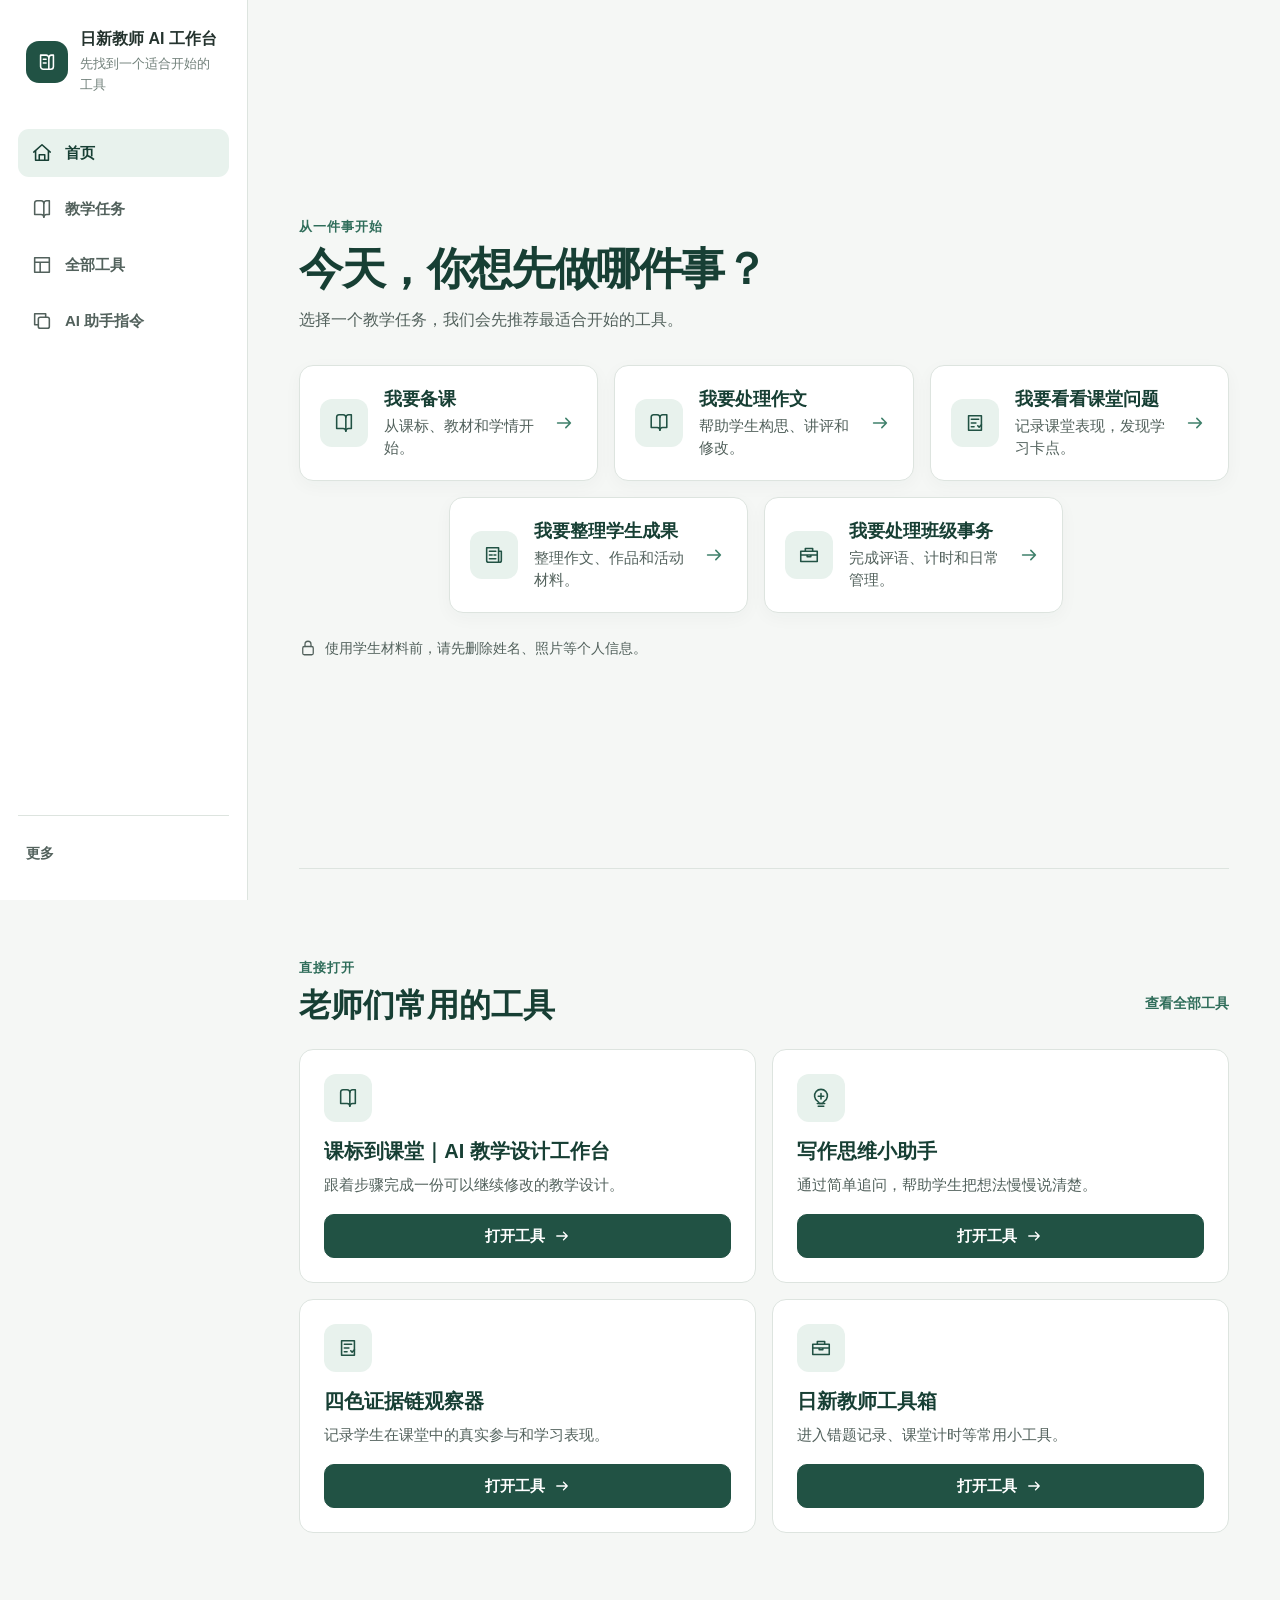
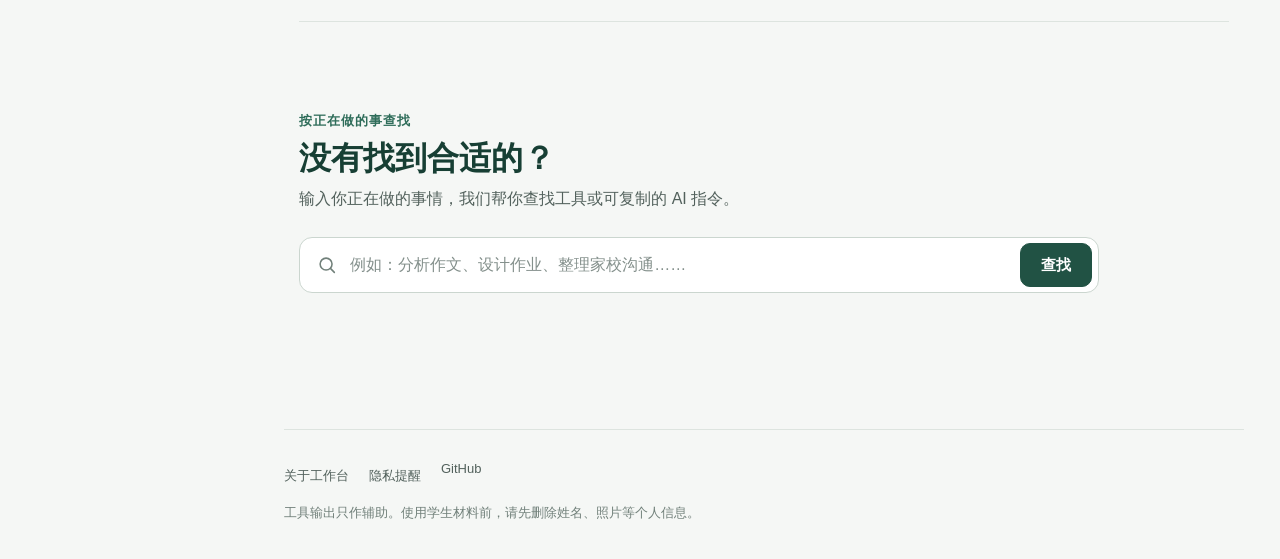
==== commit 905eec97: "refactor(workbench): simplify homepage for novice teachers" ====
--- a/index.html
+++ b/index.html
@@ -3,10 +3,7 @@
   <head>
     <meta charset="UTF-8" />
     <meta name="viewport" content="width=device-width, initial-scale=1.0" />
-    <meta
-      name="description"
-      content="日新教师 AI 工作台：从真实教学任务出发，找到可直接使用的工具、提示词与组合工作流。"
-    />
+    <meta name="description" content="日新教师 AI 工作台：从今天要做的教学任务出发，找到一个适合开始的工具。" />
     <title>日新教师 AI 工作台</title>
     <link rel="icon" href="favicon.svg" type="image/svg+xml" />
     <link rel="stylesheet" href="styles.css" />
@@ -15,224 +12,152 @@
     <a class="skip-link" href="#main-content">跳到主要内容</a>
 
     <svg class="svg-sprite" aria-hidden="true">
-      <symbol id="icon-brand" viewBox="0 0 24 24">
-        <path d="M5 4.5h6a3 3 0 0 1 3 3V20H8a3 3 0 0 1-3-3V4.5Z" />
-        <path d="M14 7.5a3 3 0 0 1 3-3h2V17a3 3 0 0 1-3 3h-2" />
-        <path d="M8 9h3M8 13h3" />
-      </symbol>
-      <symbol id="icon-home" viewBox="0 0 24 24"><path d="m3 11 9-8 9 8" /><path d="M5 10v10h14V10M9 20v-6h6v6" /></symbol>
-      <symbol id="icon-search" viewBox="0 0 24 24"><circle cx="11" cy="11" r="6.5" /><path d="m16 16 4 4" /></symbol>
-      <symbol id="icon-close" viewBox="0 0 24 24"><path d="m6 6 12 12M18 6 6 18" /></symbol>
-      <symbol id="icon-menu" viewBox="0 0 24 24"><path d="M4 7h16M4 12h16M4 17h16" /></symbol>
-      <symbol id="icon-arrow" viewBox="0 0 24 24"><path d="M5 12h14m-5-5 5 5-5 5" /></symbol>
-      <symbol id="icon-lesson-plan" viewBox="0 0 24 24">
-        <path d="M4 5.5A2.5 2.5 0 0 1 6.5 3H11a3 3 0 0 1 3 3v15a3 3 0 0 0-3-3H4V5.5Z" />
-        <path d="M14 6a3 3 0 0 1 3-3h3v15h-3a3 3 0 0 0-3 3" />
-      </symbol>
-      <symbol id="icon-book-open" viewBox="0 0 24 24">
-        <path d="M3.5 5.5A2.5 2.5 0 0 1 6 3h4a3 3 0 0 1 3 3v14a3 3 0 0 0-3-3H3.5V5.5Z" />
-        <path d="M13 6a3 3 0 0 1 3-3h4.5v14H16a3 3 0 0 0-3 3" />
-      </symbol>
-      <symbol id="icon-evidence" viewBox="0 0 24 24"><path d="M5 4h14v16H5z" /><path d="M8 8h8M8 12h5M8 16h3" /><path d="m15 15 1.5 1.5L19 14" /></symbol>
-      <symbol id="icon-newspaper" viewBox="0 0 24 24"><path d="M4 4h13v16H6a2 2 0 0 1-2-2V4Z" /><path d="M17 8h3v10a2 2 0 0 1-2 2M7 8h7M7 12h3M12 12h2M7 16h7" /></symbol>
-      <symbol id="icon-toolbox" viewBox="0 0 24 24"><path d="M3 8h18v11H3z" /><path d="M8 8V5h8v3M3 12h18M10 12v2h4v-2" /></symbol>
-      <symbol id="icon-printer" viewBox="0 0 24 24"><path d="M7 9V3h10v6M7 17H4V9h16v8h-3M7 14h10v7H7z" /><path d="M16 12h1" /></symbol>
-      <symbol id="icon-layout" viewBox="0 0 24 24"><path d="M4 4h16v16H4zM4 9h16M10 9v11" /></symbol>
-      <symbol id="icon-image" viewBox="0 0 24 24"><rect x="3" y="4" width="18" height="16" rx="2" /><circle cx="8.5" cy="9" r="1.5" /><path d="m5 18 5-5 3 3 2-2 4 4" /></symbol>
-      <symbol id="icon-spark" viewBox="0 0 24 24"><path d="m12 3 1.5 5.5L19 10l-5.5 1.5L12 17l-1.5-5.5L5 10l5.5-1.5L12 3Z" /><path d="m19 16 .7 2.3L22 19l-2.3.7L19 22l-.7-2.3L16 19l2.3-.7L19 16Z" /></symbol>
-      <symbol id="icon-timer" viewBox="0 0 24 24"><circle cx="12" cy="13" r="8" /><path d="M9 2h6M12 5V2M12 9v5l3 2" /></symbol>
-      <symbol id="icon-map" viewBox="0 0 24 24"><path d="m3 6 6-3 6 3 6-3v15l-6 3-6-3-6 3V6Z" /><path d="M9 3v15M15 6v15" /></symbol>
-      <symbol id="icon-archive" viewBox="0 0 24 24"><path d="M4 8h16v12H4zM3 4h18v4H3zM9 12h6" /></symbol>
-      <symbol id="icon-diagnosis" viewBox="0 0 24 24"><circle cx="11" cy="11" r="7" /><path d="m16 16 5 5M8 11h6M11 8v6" /></symbol>
-      <symbol id="icon-thinking" viewBox="0 0 24 24"><path d="M8 18h8M9 21h6" /><path d="M8.2 15.5A7 7 0 1 1 15.8 15.5C14.7 16.2 14 17 14 18h-4c0-1-.7-1.8-1.8-2.5Z" /><path d="M9 10h6M12 7v6" /></symbol>
-      <symbol id="icon-edit" viewBox="0 0 24 24"><path d="M4 20h4L19 9l-4-4L4 16v4Z" /><path d="m13 7 4 4M4 20h16" /></symbol>
-      <symbol id="icon-copy" viewBox="0 0 24 24"><rect x="8" y="8" width="12" height="12" rx="2" /><path d="M16 8V4H4v12h4" /></symbol>
-      <symbol id="icon-lock" viewBox="0 0 24 24"><rect x="5" y="10" width="14" height="11" rx="2" /><path d="M8 10V7a4 4 0 0 1 8 0v3" /></symbol>
-      <symbol id="icon-chevron" viewBox="0 0 24 24"><path d="m8 10 4 4 4-4" /></symbol>
-      <symbol id="icon-info" viewBox="0 0 24 24"><circle cx="12" cy="12" r="9" /><path d="M12 11v6M12 7h.01" /></symbol>
+      <symbol id="icon-brand" viewBox="0 0 24 24"><path d="M5 4.5h6a3 3 0 0 1 3 3V20H8a3 3 0 0 1-3-3V4.5Z"/><path d="M14 7.5a3 3 0 0 1 3-3h2V17a3 3 0 0 1-3 3h-2"/><path d="M8 9h3M8 13h3"/></symbol>
+      <symbol id="icon-home" viewBox="0 0 24 24"><path d="m3 11 9-8 9 8"/><path d="M5 10v10h14V10M9 20v-6h6v6"/></symbol>
+      <symbol id="icon-search" viewBox="0 0 24 24"><circle cx="11" cy="11" r="6.5"/><path d="m16 16 4 4"/></symbol>
+      <symbol id="icon-close" viewBox="0 0 24 24"><path d="m6 6 12 12M18 6 6 18"/></symbol>
+      <symbol id="icon-menu" viewBox="0 0 24 24"><path d="M4 7h16M4 12h16M4 17h16"/></symbol>
+      <symbol id="icon-arrow" viewBox="0 0 24 24"><path d="M5 12h14m-5-5 5 5-5 5"/></symbol>
+      <symbol id="icon-lesson-plan" viewBox="0 0 24 24"><path d="M4 5.5A2.5 2.5 0 0 1 6.5 3H11a3 3 0 0 1 3 3v15a3 3 0 0 0-3-3H4V5.5Z"/><path d="M14 6a3 3 0 0 1 3-3h3v15h-3a3 3 0 0 0-3 3"/></symbol>
+      <symbol id="icon-book-open" viewBox="0 0 24 24"><path d="M3.5 5.5A2.5 2.5 0 0 1 6 3h4a3 3 0 0 1 3 3v14a3 3 0 0 0-3-3H3.5V5.5Z"/><path d="M13 6a3 3 0 0 1 3-3h4.5v14H16a3 3 0 0 0-3 3"/></symbol>
+      <symbol id="icon-evidence" viewBox="0 0 24 24"><path d="M5 4h14v16H5z"/><path d="M8 8h8M8 12h5M8 16h3"/><path d="m15 15 1.5 1.5L19 14"/></symbol>
+      <symbol id="icon-newspaper" viewBox="0 0 24 24"><path d="M4 4h13v16H6a2 2 0 0 1-2-2V4Z"/><path d="M17 8h3v10a2 2 0 0 1-2 2M7 8h7M7 12h3M12 12h2M7 16h7"/></symbol>
+      <symbol id="icon-toolbox" viewBox="0 0 24 24"><path d="M3 8h18v11H3z"/><path d="M8 8V5h8v3M3 12h18M10 12v2h4v-2"/></symbol>
+      <symbol id="icon-printer" viewBox="0 0 24 24"><path d="M7 9V3h10v6M7 17H4V9h16v8h-3M7 14h10v7H7z"/><path d="M16 12h1"/></symbol>
+      <symbol id="icon-layout" viewBox="0 0 24 24"><path d="M4 4h16v16H4zM4 9h16M10 9v11"/></symbol>
+      <symbol id="icon-image" viewBox="0 0 24 24"><rect x="3" y="4" width="18" height="16" rx="2"/><circle cx="8.5" cy="9" r="1.5"/><path d="m5 18 5-5 3 3 2-2 4 4"/></symbol>
+      <symbol id="icon-spark" viewBox="0 0 24 24"><path d="m12 3 1.5 5.5L19 10l-5.5 1.5L12 17l-1.5-5.5L5 10l5.5-1.5L12 3Z"/></symbol>
+      <symbol id="icon-timer" viewBox="0 0 24 24"><circle cx="12" cy="13" r="8"/><path d="M9 2h6M12 5V2M12 9v5l3 2"/></symbol>
+      <symbol id="icon-map" viewBox="0 0 24 24"><path d="m3 6 6-3 6 3 6-3v15l-6 3-6-3-6 3V6Z"/><path d="M9 3v15M15 6v15"/></symbol>
+      <symbol id="icon-archive" viewBox="0 0 24 24"><path d="M4 8h16v12H4zM3 4h18v4H3zM9 12h6"/></symbol>
+      <symbol id="icon-diagnosis" viewBox="0 0 24 24"><circle cx="11" cy="11" r="7"/><path d="m16 16 5 5M8 11h6M11 8v6"/></symbol>
+      <symbol id="icon-thinking" viewBox="0 0 24 24"><path d="M8 18h8M9 21h6"/><path d="M8.2 15.5A7 7 0 1 1 15.8 15.5C14.7 16.2 14 17 14 18h-4c0-1-.7-1.8-1.8-2.5Z"/><path d="M9 10h6M12 7v6"/></symbol>
+      <symbol id="icon-edit" viewBox="0 0 24 24"><path d="M4 20h4L19 9l-4-4L4 16v4Z"/><path d="m13 7 4 4M4 20h16"/></symbol>
+      <symbol id="icon-copy" viewBox="0 0 24 24"><rect x="8" y="8" width="12" height="12" rx="2"/><path d="M16 8V4H4v12h4"/></symbol>
+      <symbol id="icon-lock" viewBox="0 0 24 24"><rect x="5" y="10" width="14" height="11" rx="2"/><path d="M8 10V7a4 4 0 0 1 8 0v3"/></symbol>
+      <symbol id="icon-chevron" viewBox="0 0 24 24"><path d="m8 10 4 4 4-4"/></symbol>
+      <symbol id="icon-info" viewBox="0 0 24 24"><circle cx="12" cy="12" r="9"/><path d="M12 11v6M12 7h.01"/></symbol>
     </svg>
 
     <header class="mobile-header" id="site-header">
-      <a class="mobile-brand" href="#home" aria-label="日新教师 AI 工作台首页">
-        <svg aria-hidden="true"><use href="#icon-brand"></use></svg>
-        <strong>日新教师 AI 工作台</strong>
-      </a>
-      <button class="icon-button menu-button" id="menu-toggle" type="button" aria-label="打开任务导航" aria-controls="app-sidebar" aria-expanded="false">
-        <svg aria-hidden="true"><use href="#icon-menu"></use></svg>
+      <button class="mobile-brand" type="button" data-open-home aria-label="返回日新教师 AI 工作台首页">
+        <svg aria-hidden="true"><use href="#icon-brand"></use></svg><strong>日新教师 AI 工作台</strong>
       </button>
+      <button class="icon-button menu-button" id="menu-toggle" type="button" aria-label="打开更多选项" aria-controls="app-sidebar" aria-expanded="false"><svg aria-hidden="true"><use href="#icon-menu"></use></svg></button>
     </header>
 
     <aside class="sidebar" id="app-sidebar" aria-label="工作台导航">
-      <a class="sidebar-brand" href="#home" aria-label="日新教师 AI 工作台首页">
+      <button class="sidebar-brand" type="button" data-open-home aria-label="返回日新教师 AI 工作台首页">
         <span class="brand-mark"><svg aria-hidden="true"><use href="#icon-brand"></use></svg></span>
-        <span><strong>日新教师 AI 工作台</strong><small>从真实教学任务出发</small></span>
-      </a>
-
+        <span><strong>日新教师 AI 工作台</strong><small>先找到一个适合开始的工具</small></span>
+      </button>
       <nav class="sidebar-nav" id="top-nav" aria-label="主导航">
-        <div class="nav-group">
-          <p>工作台</p>
-          <button class="nav-item" type="button" data-view="home">
-            <svg aria-hidden="true"><use href="#icon-home"></use></svg><span>首页</span>
-          </button>
-        </div>
-
-        <div class="nav-group task-nav" id="task-grid">
-          <p>教学任务</p>
-          <button class="nav-item" type="button" data-task="备课与作业"><svg aria-hidden="true"><use href="#icon-lesson-plan"></use></svg><span>备课与作业</span></button>
-          <button class="nav-item" type="button" data-task="写作与阅读"><svg aria-hidden="true"><use href="#icon-book-open"></use></svg><span>写作与阅读</span></button>
-          <button class="nav-item" type="button" data-task="课堂观察与诊断"><svg aria-hidden="true"><use href="#icon-evidence"></use></svg><span>课堂观察与诊断</span></button>
-          <button class="nav-item" type="button" data-task="成果整理与展示"><svg aria-hidden="true"><use href="#icon-newspaper"></use></svg><span>成果整理与展示</span></button>
-          <button class="nav-item" type="button" data-task="班级事务与效率"><svg aria-hidden="true"><use href="#icon-toolbox"></use></svg><span>班级事务与效率</span></button>
-        </div>
-
-        <div class="nav-group">
-          <p>资源</p>
-          <button class="nav-item" type="button" data-view="tools"><svg aria-hidden="true"><use href="#icon-layout"></use></svg><span>全部工具</span></button>
-          <button class="nav-item" type="button" data-view="prompts"><svg aria-hidden="true"><use href="#icon-copy"></use></svg><span>提示词库</span></button>
-        </div>
+        <button class="nav-item" type="button" data-open-home data-nav-view="home"><svg aria-hidden="true"><use href="#icon-home"></use></svg><span>首页</span></button>
+        <button class="nav-item" type="button" data-open-tasks data-nav-view="tasks"><svg aria-hidden="true"><use href="#icon-lesson-plan"></use></svg><span>教学任务</span></button>
+        <button class="nav-item" type="button" data-open-all-tools data-nav-view="tools"><svg aria-hidden="true"><use href="#icon-layout"></use></svg><span>全部工具</span></button>
+        <button class="nav-item" type="button" data-open-all-prompts data-nav-view="prompts"><svg aria-hidden="true"><use href="#icon-copy"></use></svg><span>AI 助手指令</span></button>
       </nav>
-
-      <div class="sidebar-support">
-        <button type="button" data-info-dialog="about"><svg aria-hidden="true"><use href="#icon-info"></use></svg>关于我们</button>
-        <button type="button" data-info-dialog="privacy"><svg aria-hidden="true"><use href="#icon-lock"></use></svg>隐私提醒</button>
-        <a href="https://github.com/xj32274080/rixin-teacher-ai-entry" target="_blank" rel="noopener noreferrer"><svg aria-hidden="true"><use href="#icon-archive"></use></svg>GitHub 仓库</a>
-      </div>
+      <details class="sidebar-more">
+        <summary>更多</summary>
+        <button type="button" data-info-dialog="about">关于工作台</button>
+        <button type="button" data-info-dialog="privacy">隐私提醒</button>
+        <a href="https://github.com/xj32274080/rixin-teacher-ai-entry" target="_blank" rel="noopener noreferrer">GitHub 仓库</a>
+      </details>
     </aside>
-    <button class="sidebar-scrim" id="sidebar-scrim" type="button" aria-label="关闭任务导航" hidden></button>
+    <button class="sidebar-scrim" id="sidebar-scrim" type="button" aria-label="关闭更多选项" hidden></button>
 
     <main class="workspace" id="main-content">
       <section class="view-panel home-view" id="home-view" data-view-panel="home" aria-labelledby="home-title">
-        <div class="bento-grid">
-          <article class="bento-card start-card">
-            <div class="start-heading">
-              <p class="eyebrow">教学任务起点</p>
-              <h1 id="home-title">今天，你想先解决哪件教学任务？</h1>
-              <p>输入关键词搜索工具或提示词，或者从推荐路径开始。</p>
+        <div class="home-shell">
+          <section class="task-stage" id="task-stage">
+            <div class="task-choice" id="task-choice">
+              <header class="home-heading">
+                <p class="eyebrow">从一件事开始</p>
+                <h1 id="home-title">今天，你想先做哪件事？</h1>
+                <p>选择一个教学任务，我们会先推荐最适合开始的工具。</p>
+              </header>
+              <div class="task-card-grid" id="task-card-grid" aria-label="选择教学任务"></div>
+              <p class="privacy-line"><svg aria-hidden="true"><use href="#icon-lock"></use></svg>使用学生材料前，请先删除姓名、照片等个人信息。</p>
             </div>
-            <div class="search-area home-search-area">
-              <label class="sr-only" for="global-search">搜索工具和提示词</label>
+            <div class="task-focus" id="task-focus" hidden aria-live="polite"></div>
+          </section>
+
+          <section class="home-section common-section" aria-labelledby="common-title">
+            <header class="section-heading"><div><p class="eyebrow">直接打开</p><h2 id="common-title">老师们常用的工具</h2></div><button class="text-button" type="button" data-open-all-tools>查看全部工具</button></header>
+            <div class="common-tool-grid" id="common-tool-list" aria-live="polite"><div class="skeleton-block"></div></div>
+          </section>
+
+          <section class="home-section search-section" aria-labelledby="search-title">
+            <header class="search-heading"><p class="eyebrow">按正在做的事查找</p><h2 id="search-title">没有找到合适的？</h2><p>输入你正在做的事情，我们帮你查找工具或可复制的 AI 指令。</p></header>
+            <form class="home-search-area" id="home-search-form" role="search">
+              <label class="sr-only" for="global-search">搜索工具或 AI 助手指令</label>
               <div class="search-box">
                 <svg aria-hidden="true"><use href="#icon-search"></use></svg>
-                <input id="global-search" type="search" placeholder="搜索备课、作文讲评、错题统计……" autocomplete="off" aria-controls="search-suggestions" aria-expanded="false" />
+                <input id="global-search" type="search" placeholder="例如：分析作文、设计作业、整理家校沟通……" autocomplete="off" aria-controls="search-suggestions" aria-expanded="false" />
                 <button class="search-clear icon-button" id="search-clear" type="button" aria-label="清空搜索" hidden><svg aria-hidden="true"><use href="#icon-close"></use></svg></button>
+                <button class="search-submit" type="submit">查找</button>
               </div>
               <div class="search-suggestions" id="search-suggestions" role="listbox" aria-label="搜索建议" hidden></div>
-            </div>
-            <div class="quick-actions" aria-label="快捷任务">
-              <button type="button" data-quick-task="备课与作业">备课与作业</button>
-              <button type="button" data-quick-task="写作与阅读">写作与阅读</button>
-              <button type="button" data-quick-task="课堂观察与诊断">课堂观察</button>
-              <button type="button" data-quick-task="成果整理与展示">成果整理</button>
-              <button type="button" data-quick-task="班级事务与效率">班级事务</button>
-            </div>
-            <p class="privacy-line"><svg aria-hidden="true"><use href="#icon-lock"></use></svg>使用学生材料前，请先脱敏并人工审核。</p>
-          </article>
-
-          <article class="bento-card common-card" aria-labelledby="common-title">
-            <div class="card-heading"><div><p class="eyebrow">快捷启动</p><h2 id="common-title">常用工具</h2></div><button class="text-button" type="button" data-view="tools">查看全部</button></div>
-            <div class="quick-tool-list" id="quick-tool-list" aria-live="polite"><div class="skeleton-line"></div></div>
-          </article>
-
-          <article class="bento-card path-card" aria-labelledby="path-title">
-            <div class="card-heading"><div><p class="eyebrow">推荐路径</p><h2 id="path-title">备课与作业 · 标准路径</h2></div></div>
-            <div id="workflow-summary" aria-live="polite"><div class="skeleton-line"></div></div>
-          </article>
-
-          <article class="bento-card core-card" aria-labelledby="core-title">
-            <div id="core-tool-feature" aria-live="polite"><div class="skeleton-block"></div></div>
-          </article>
-
-          <article class="bento-card collection-card writing-card" id="writing-zone" aria-labelledby="writing-title">
-            <div class="card-heading"><div><p class="eyebrow">专业工具</p><h2 id="writing-title">写作与阅读</h2></div></div>
-            <div class="mini-resource-list" id="writing-tools"></div>
-            <button class="zone-link" type="button" data-task-view="写作与阅读">进入专区<svg aria-hidden="true"><use href="#icon-arrow"></use></svg></button>
-          </article>
-
-          <article class="bento-card collection-card observation-card" id="observation-zone" aria-labelledby="observation-title">
-            <div class="card-heading"><div><p class="eyebrow">专业工具</p><h2 id="observation-title">课堂观察与诊断</h2></div></div>
-            <div class="mini-resource-list" id="observation-tools"></div>
-            <button class="zone-link" type="button" data-task-view="课堂观察与诊断">进入专区<svg aria-hidden="true"><use href="#icon-arrow"></use></svg></button>
-          </article>
-
-          <article class="bento-card featured-prompts-card" aria-labelledby="featured-prompts-title">
-            <div class="card-heading"><div><p class="eyebrow">复制即用</p><h2 id="featured-prompts-title">精选提示词</h2></div><button class="text-button" type="button" data-view="prompts">查看全部提示词</button></div>
-            <div class="home-prompt-list" id="home-prompt-list" aria-live="polite"></div>
-          </article>
-
-          <article class="bento-card updates-card" aria-labelledby="updates-title">
-            <div class="card-heading"><div><p class="eyebrow">目录动态</p><h2 id="updates-title">最近核验</h2></div></div>
-            <div class="update-list" id="update-list" aria-live="polite"></div>
-            <button class="zone-link" type="button" data-info-dialog="updates">查看核验记录<svg aria-hidden="true"><use href="#icon-arrow"></use></svg></button>
-          </article>
+            </form>
+          </section>
         </div>
       </section>
 
       <section class="view-panel library-view" id="tools-view" data-view-panel="tools" aria-labelledby="tools-title" hidden>
         <header class="library-header">
-          <div><p class="eyebrow">工具库</p><h1 id="tools-title">全部工具</h1><p>按教学任务和主分类，快速找到可直接使用的入口。</p></div>
-          <p class="result-count" id="tool-result-count" aria-live="polite">正在加载工具…</p>
+          <div><p class="eyebrow">工具</p><h1 id="tools-title" tabindex="-1">全部工具</h1><p id="tools-description">点击“打开工具”即可使用。需要时再按用途筛选。</p></div>
+          <div class="library-status"><p class="result-count" id="tool-result-count" aria-live="polite">正在加载工具…</p><button class="text-button" id="show-all-tools" type="button" data-open-all-tools hidden>查看全部工具</button></div>
         </header>
         <div class="library-search">
-          <label class="sr-only" for="tool-search">搜索工具</label>
-          <svg aria-hidden="true"><use href="#icon-search"></use></svg>
-          <input id="tool-search" type="search" placeholder="搜索工具名称、场景或关键词" autocomplete="off" />
+          <label class="sr-only" for="tool-search">搜索工具</label><svg aria-hidden="true"><use href="#icon-search"></use></svg>
+          <input id="tool-search" type="search" placeholder="搜索工具名称或正在做的事" autocomplete="off" />
         </div>
-        <div class="filter-panel" aria-label="工具筛选">
-          <div class="category-scroll" id="tool-category-filters"></div>
-          <div class="filter-actions">
-            <label class="check-filter"><input id="online-only" type="checkbox" /><span>仅显示可直接使用</span></label>
-            <button class="text-button" id="clear-filters" type="button">清除筛选</button>
+        <details class="filter-disclosure" id="tool-filter-details">
+          <summary>筛选工具<svg aria-hidden="true"><use href="#icon-chevron"></use></svg></summary>
+          <div class="filter-panel" aria-label="工具筛选">
+            <div class="category-scroll" id="tool-category-filters"></div>
+            <div class="filter-actions"><label class="check-filter"><input id="online-only" type="checkbox"/><span>仅显示可直接打开</span></label><button class="text-button" id="clear-filters" type="button">清除筛选</button></div>
           </div>
-        </div>
-        <div class="compact-tool-grid loading-grid" id="tool-grid" aria-live="polite"><div class="skeleton-row"></div><div class="skeleton-row"></div></div>
-
-        <div class="internal-zone">
-          <button class="internal-toggle" id="internal-toggle" type="button" aria-expanded="false" aria-controls="internal-panel">
-            <span><svg aria-hidden="true"><use href="#icon-lock"></use></svg><span><strong>实验项目与维护者工具</strong><small id="internal-count">校内专用、建设中与能力包</small></span></span>
-            <svg class="chevron" aria-hidden="true"><use href="#icon-chevron"></use></svg>
-          </button>
-          <div class="internal-panel" id="internal-panel" hidden>
-            <p class="internal-note">这些项目不提供公开跳转；状态和使用边界请在详情中查看。</p>
-            <div class="internal-list" id="internal-list"></div>
-          </div>
-        </div>
+        </details>
+        <div class="compact-tool-grid loading-grid" id="tool-grid" aria-live="polite"><div class="skeleton-row"></div></div>
+        <details class="internal-zone" id="internal-zone">
+          <summary><span><svg aria-hidden="true"><use href="#icon-lock"></use></svg><span><strong>更多项目</strong><small id="internal-count">校内使用或仍在整理</small></span></span><svg class="chevron" aria-hidden="true"><use href="#icon-chevron"></use></svg></summary>
+          <div class="internal-panel"><p class="internal-note">这些项目没有公开入口，可以查看说明了解当前状态。</p><div class="internal-list" id="internal-list"></div></div>
+        </details>
       </section>
 
       <section class="view-panel library-view" id="prompts-view" data-view-panel="prompts" aria-labelledby="prompts-title" hidden>
         <header class="library-header">
-          <div><p class="eyebrow">提示词库</p><h1 id="prompts-title">提示词库</h1><p>准备必要材料，复制完整提示词到你常用的 AI 工具。</p></div>
-          <p class="result-count" id="prompt-result-count" aria-live="polite">正在加载提示词…</p>
+          <div><p class="eyebrow">复制后使用</p><h1 id="prompts-title" tabindex="-1">AI 助手指令</h1><p id="prompts-description">复制下面的内容，粘贴到 ChatGPT、DeepSeek、Kimi 等 AI 工具中使用。</p></div>
+          <div class="library-status"><p class="result-count" id="prompt-result-count" aria-live="polite">正在加载指令…</p><button class="text-button" id="show-all-prompts" type="button" data-open-all-prompts hidden>查看全部指令</button></div>
         </header>
         <div class="library-search">
-          <label class="sr-only" for="prompt-search">搜索提示词</label>
-          <svg aria-hidden="true"><use href="#icon-search"></use></svg>
-          <input id="prompt-search" type="search" placeholder="搜索使用场景、分类或关键词" autocomplete="off" />
+          <label class="sr-only" for="prompt-search">搜索 AI 助手指令</label><svg aria-hidden="true"><use href="#icon-search"></use></svg>
+          <input id="prompt-search" type="search" placeholder="搜索备课、作业、反思或家校沟通" autocomplete="off" />
         </div>
-        <div class="prompt-toolbar"><div class="category-scroll" id="prompt-category-filters"></div></div>
-        <div class="prompt-list loading-grid" id="prompt-grid" aria-live="polite"><div class="skeleton-row"></div><div class="skeleton-row"></div></div>
+        <details class="filter-disclosure" id="prompt-filter-details">
+          <summary>按用途筛选<svg aria-hidden="true"><use href="#icon-chevron"></use></svg></summary>
+          <div class="filter-panel"><div class="category-scroll" id="prompt-category-filters"></div><div class="filter-actions"><button class="text-button" id="clear-prompt-filters" type="button">清除筛选</button></div></div>
+        </details>
+        <div class="prompt-list loading-grid" id="prompt-grid" aria-live="polite"><div class="skeleton-row"></div></div>
       </section>
 
       <footer class="workspace-footer">
-        <p>由“字里行间的算法”持续整理与维护 · 树懒</p>
-        <p>工具输出只作辅助，涉及学生材料请先脱敏并由教师人工审核。</p>
+        <div><button type="button" data-info-dialog="about">关于工作台</button><button type="button" data-info-dialog="privacy">隐私提醒</button><a href="https://github.com/xj32274080/rixin-teacher-ai-entry" target="_blank" rel="noopener noreferrer">GitHub</a></div>
+        <p>工具输出只作辅助。使用学生材料前，请先删除姓名、照片等个人信息。</p>
       </footer>
     </main>
 
     <nav class="mobile-bottom-nav" aria-label="移动端主导航">
-      <button type="button" data-view="home"><svg aria-hidden="true"><use href="#icon-home"></use></svg><span>首页</span></button>
-      <button type="button" data-open-tasks><svg aria-hidden="true"><use href="#icon-lesson-plan"></use></svg><span>任务</span></button>
-      <button type="button" data-view="tools"><svg aria-hidden="true"><use href="#icon-layout"></use></svg><span>工具</span></button>
-      <button type="button" data-view="prompts"><svg aria-hidden="true"><use href="#icon-copy"></use></svg><span>提示词</span></button>
-      <button type="button" data-info-dialog="about"><svg aria-hidden="true"><use href="#icon-info"></use></svg><span>关于</span></button>
+      <button type="button" data-open-home data-nav-view="home"><svg aria-hidden="true"><use href="#icon-home"></use></svg><span>首页</span></button>
+      <button type="button" data-open-tasks data-nav-view="tasks"><svg aria-hidden="true"><use href="#icon-lesson-plan"></use></svg><span>任务</span></button>
+      <button type="button" data-open-all-tools data-nav-view="tools"><svg aria-hidden="true"><use href="#icon-layout"></use></svg><span>工具</span></button>
+      <button type="button" data-open-all-prompts data-nav-view="prompts"><svg aria-hidden="true"><use href="#icon-copy"></use></svg><span>AI 指令</span></button>
     </nav>
 
     <dialog class="detail-dialog" id="detail-dialog" aria-labelledby="dialog-title">
-      <div class="dialog-shell">
-        <button class="dialog-close icon-button" id="dialog-close" type="button" aria-label="关闭详情"><svg aria-hidden="true"><use href="#icon-close"></use></svg></button>
-        <div id="dialog-content"></div>
-      </div>
+      <div class="dialog-shell"><button class="dialog-close icon-button" id="dialog-close" type="button" aria-label="关闭详情"><svg aria-hidden="true"><use href="#icon-close"></use></svg></button><div id="dialog-content"></div></div>
     </dialog>
-
     <div class="toast" id="toast" role="status" aria-live="polite"></div>
     <script src="app.js"></script>
   </body>
--- a/styles.css
+++ b/styles.css
@@ -1,82 +1,59 @@
 :root {
-  --bg: #f3f5f2;
-  --surface: #ffffff;
-  --surface-soft: #f8faf7;
-  --surface-warm: #fbf7ee;
-  --ink: #1d2923;
-  --ink-soft: #526159;
-  --muted: #7b8881;
-  --line: #dfe5e0;
-  --line-strong: #cdd7d0;
-  --green: #3f735b;
-  --green-strong: #2f6049;
-  --green-soft: #e9f2ec;
-  --orange: #ae713b;
-  --orange-soft: #f7ead9;
-  --danger: #a8463f;
-  --sidebar-width: 218px;
-  --radius-sm: 8px;
-  --radius-md: 12px;
-  --radius-lg: 16px;
-  --shadow-soft: 0 8px 28px rgb(31 52 41 / 6%);
-  --font-sans: "Microsoft YaHei", "PingFang SC", "Noto Sans CJK SC", system-ui, sans-serif;
-}
-
-* {
-  box-sizing: border-box;
-}
-
-html {
-  color-scheme: light;
-  scroll-behavior: smooth;
-}
+  --green-900: #173f34;
+  --green-800: #215244;
+  --green-700: #2f6d5a;
+  --green-600: #3f806b;
+  --green-100: #e8f2ed;
+  --green-50: #f3f8f5;
+  --ink: #24332e;
+  --ink-soft: #52615c;
+  --ink-faint: #71807a;
+  --paper: #ffffff;
+  --canvas: #f5f7f5;
+  --warm: #fbfaf7;
+  --line: #dde4df;
+  --line-strong: #cbd6cf;
+  --shadow: 0 12px 36px rgba(32, 65, 53, 0.08);
+  --sidebar-width: 248px;
+  --radius-lg: 20px;
+  --radius-md: 14px;
+  --radius-sm: 10px;
+}
+
+* { box-sizing: border-box; }
+
+html { scroll-behavior: smooth; }
 
 body {
   margin: 0;
   min-width: 320px;
-  min-height: 100vh;
+  background: var(--canvas);
   color: var(--ink);
-  background: var(--bg);
-  font-family: var(--font-sans);
-  font-size: 15px;
-  line-height: 1.6;
-  text-rendering: optimizeLegibility;
+  font: 16px/1.65 -apple-system, BlinkMacSystemFont, "Segoe UI", "Microsoft YaHei", "PingFang SC", sans-serif;
+  -webkit-font-smoothing: antialiased;
 }
 
 body.modal-open,
-body.nav-open {
-  overflow: hidden;
-}
+body.nav-open { overflow: hidden; }
 
 button,
 input,
-textarea {
-  color: inherit;
-  font: inherit;
-}
+summary,
+textarea { font: inherit; }
 
 button,
-a {
-  -webkit-tap-highlight-color: transparent;
-}
-
-button {
-  border: 0;
-}
-
-a {
-  color: inherit;
-  text-decoration: none;
-}
-
-img,
+summary { -webkit-tap-highlight-color: transparent; }
+
+button,
+a { touch-action: manipulation; }
+
+button { color: inherit; }
+
+a { color: inherit; text-decoration: none; }
+
 svg {
-  display: block;
-}
-
-svg {
-  width: 1.25rem;
-  height: 1.25rem;
+  width: 22px;
+  height: 22px;
   fill: none;
   stroke: currentColor;
   stroke-linecap: round;
@@ -84,34 +61,7 @@
   stroke-width: 1.7;
 }
 
-h1,
-h2,
-h3,
-p,
-dl,
-dd,
-figure {
-  margin: 0;
-}
-
-h1,
-h2,
-h3 {
-  letter-spacing: -0.025em;
-  line-height: 1.24;
-}
-
-h1 {
-  font-size: clamp(1.75rem, 2.6vw, 2.65rem);
-}
-
-h2 {
-  font-size: 1.12rem;
-}
-
-h3 {
-  font-size: 0.98rem;
-}
+[hidden] { display: none !important; }
 
 .svg-sprite {
   position: absolute;
@@ -134,1910 +84,856 @@
 
 .skip-link {
   position: fixed;
-  z-index: 300;
-  top: 12px;
-  left: 12px;
-  padding: 8px 12px;
-  border-radius: var(--radius-sm);
+  z-index: 1000;
+  top: 8px;
+  left: 8px;
+  padding: 10px 16px;
+  border-radius: 8px;
+  background: var(--green-900);
   color: white;
-  background: var(--green-strong);
-  transform: translateY(-180%);
-}
-
-.skip-link:focus {
-  transform: translateY(0);
-}
+  transform: translateY(-160%);
+}
+
+.skip-link:focus { transform: translateY(0); }
 
 :focus-visible {
-  outline: 3px solid rgb(63 115 91 / 28%);
-  outline-offset: 2px;
-}
-
-[hidden] {
-  display: none !important;
-}
-
-.icon-button {
-  display: inline-grid;
-  place-items: center;
-  width: 40px;
-  height: 40px;
-  padding: 0;
-  border-radius: 10px;
-  cursor: pointer;
-  background: transparent;
-}
-
-.icon-button:hover {
-  background: var(--green-soft);
+  outline: 3px solid rgba(47, 109, 90, 0.34);
+  outline-offset: 3px;
 }
 
 .sidebar {
   position: fixed;
-  z-index: 80;
+  z-index: 20;
   inset: 0 auto 0 0;
-  display: flex;
   width: var(--sidebar-width);
-  height: 100vh;
-  padding: 22px 14px 16px;
+  display: flex;
   flex-direction: column;
+  padding: 24px 18px;
   border-right: 1px solid var(--line);
-  background: rgb(255 255 255 / 97%);
+  background: var(--paper);
+}
+
+.sidebar-brand,
+.mobile-brand {
+  border: 0;
+  background: transparent;
+  text-align: left;
+  cursor: pointer;
 }
 
 .sidebar-brand {
   display: flex;
   align-items: center;
-  gap: 10px;
-  padding: 0 6px 20px;
+  gap: 12px;
+  min-height: 56px;
+  padding: 4px 8px 22px;
 }
 
 .brand-mark {
   display: grid;
-  width: 40px;
-  height: 40px;
+  width: 42px;
+  height: 42px;
   flex: 0 0 auto;
   place-items: center;
-  border-radius: 11px;
+  border-radius: 13px;
+  background: var(--green-800);
   color: white;
-  background: var(--green-strong);
-}
-
-.brand-mark svg {
-  width: 23px;
-  height: 23px;
 }
 
 .sidebar-brand strong,
-.sidebar-brand small {
-  display: block;
-}
+.sidebar-brand small { display: block; }
 
 .sidebar-brand strong {
-  font-size: 0.91rem;
+  font-size: 16px;
   line-height: 1.35;
 }
 
 .sidebar-brand small {
   margin-top: 3px;
-  color: var(--muted);
-  font-size: 0.75rem;
+  color: var(--ink-faint);
+  font-size: 13px;
 }
 
 .sidebar-nav {
-  overflow: auto;
-  padding-right: 2px;
-  scrollbar-width: thin;
-}
-
-.nav-group + .nav-group {
-  margin-top: 18px;
-}
-
-.nav-group > p {
-  margin: 0 10px 6px;
-  color: var(--muted);
-  font-size: 0.75rem;
-  font-weight: 700;
-  letter-spacing: 0.08em;
+  display: grid;
+  gap: 8px;
+  margin-top: 12px;
 }
 
 .nav-item {
   display: flex;
+  align-items: center;
+  gap: 12px;
+  min-height: 48px;
+  padding: 10px 13px;
+  border: 0;
+  border-radius: 11px;
+  background: transparent;
+  color: var(--ink-soft);
+  font-size: 15px;
+  font-weight: 650;
+  text-align: left;
+  cursor: pointer;
+  transition: background 160ms ease, color 160ms ease, transform 80ms ease;
+}
+
+.nav-item:hover { background: var(--green-50); color: var(--green-800); }
+.nav-item:active { transform: scale(0.985); }
+.nav-item.is-active { background: var(--green-100); color: var(--green-900); }
+
+.sidebar-more {
+  margin-top: auto;
+  border-top: 1px solid var(--line);
+  padding: 16px 8px 0;
+  color: var(--ink-soft);
+  font-size: 14px;
+}
+
+.sidebar-more summary {
+  min-height: 44px;
+  display: flex;
+  align-items: center;
+  cursor: pointer;
+  font-weight: 650;
+}
+
+.sidebar-more button,
+.sidebar-more a {
   width: 100%;
-  min-height: 38px;
-  padding: 8px 10px;
-  align-items: center;
-  gap: 10px;
-  border-radius: 9px;
+  min-height: 44px;
+  display: flex;
+  align-items: center;
+  border: 0;
+  background: transparent;
   color: var(--ink-soft);
+  text-align: left;
   cursor: pointer;
-  text-align: left;
-  background: transparent;
-  transition: color 150ms ease, background 150ms ease, transform 100ms ease;
-}
-
-.nav-item + .nav-item {
-  margin-top: 2px;
-}
-
-.nav-item svg {
-  width: 17px;
-  height: 17px;
-  flex: 0 0 auto;
-}
-
-.nav-item span {
-  overflow: hidden;
-  font-size: 0.83rem;
-  font-weight: 600;
-  text-overflow: ellipsis;
-  white-space: nowrap;
-}
-
-.nav-item:hover {
-  color: var(--green-strong);
-  background: var(--surface-soft);
-}
-
-.nav-item:active {
-  transform: translateY(1px);
-}
-
-.nav-item.is-active {
-  color: var(--green-strong);
-  background: var(--green-soft);
-}
-
-.sidebar-support {
-  display: grid;
-  gap: 3px;
-  margin-top: auto;
-  padding-top: 14px;
-  border-top: 1px solid var(--line);
-}
-
-.sidebar-support button,
-.sidebar-support a {
-  display: flex;
-  min-height: 34px;
-  padding: 7px 9px;
-  align-items: center;
-  gap: 9px;
-  border-radius: 8px;
-  color: var(--muted);
-  cursor: pointer;
-  font-size: 0.75rem;
-  text-align: left;
-  background: transparent;
-}
-
-.sidebar-support svg {
-  width: 15px;
-  height: 15px;
-}
-
-.sidebar-support button:hover,
-.sidebar-support a:hover {
-  color: var(--green-strong);
-  background: var(--surface-soft);
 }
 
 .mobile-header,
 .mobile-bottom-nav,
-.sidebar-scrim {
-  display: none;
-}
+.sidebar-scrim { display: none; }
 
 .workspace {
   min-height: 100vh;
   margin-left: var(--sidebar-width);
-  padding: 24px clamp(20px, 2.4vw, 36px) 0;
-}
-
-.view-panel,
-.workspace-footer {
-  width: 100%;
-  max-width: 1440px;
-  margin-inline: auto;
-}
-
-.view-panel.is-active {
-  animation: view-in 180ms ease-out both;
-}
-
-@keyframes view-in {
-  from { opacity: 0; transform: translateY(4px); }
-  to { opacity: 1; transform: translateY(0); }
-}
-
-.bento-grid {
-  display: grid;
-  grid-template-columns: repeat(12, minmax(0, 1fr));
-  grid-auto-flow: row dense;
+}
+
+.view-panel { padding: 32px clamp(24px, 4vw, 56px) 72px; }
+
+.home-shell {
+  width: min(1120px, 100%);
+  margin: 0 auto;
+}
+
+.task-stage {
+  min-height: calc(100vh - 64px);
+  display: grid;
+  align-items: center;
+  padding: 20px 0 44px;
+}
+
+.task-choice { width: 100%; }
+
+.home-heading {
+  max-width: 720px;
+  margin-bottom: 32px;
+}
+
+.eyebrow {
+  margin: 0 0 7px;
+  color: var(--green-700);
+  font-size: 13px;
+  font-weight: 750;
+  letter-spacing: 0.08em;
+}
+
+h1,
+h2,
+h3,
+p { margin-top: 0; }
+
+h1 {
+  margin-bottom: 12px;
+  color: var(--green-900);
+  font-size: clamp(32px, 4vw, 44px);
+  line-height: 1.15;
+  letter-spacing: -0.035em;
+}
+
+.home-heading > p:last-child,
+.focus-heading > p:last-child,
+.library-header > div > p:last-child,
+.search-heading > p:last-child {
+  margin-bottom: 0;
+  color: var(--ink-soft);
+  font-size: 16px;
+}
+
+.task-card-grid {
+  display: grid;
+  grid-template-columns: repeat(2, minmax(0, 1fr));
   gap: 16px;
 }
 
-.bento-card {
-  min-width: 0;
-  overflow: hidden;
+.task-card {
+  position: relative;
+  min-height: 116px;
+  display: grid;
+  grid-template-columns: 48px minmax(0, 1fr) 24px;
+  align-items: center;
+  gap: 16px;
+  padding: 20px;
   border: 1px solid var(--line);
   border-radius: var(--radius-md);
-  background: var(--surface);
-}
-
-.start-card {
-  grid-column: span 8;
-  grid-row: span 2;
-  min-height: 326px;
-  padding: clamp(24px, 3vw, 38px);
+  background: var(--paper);
+  box-shadow: 0 5px 18px rgba(32, 65, 53, 0.035);
+  text-align: left;
+  cursor: pointer;
+  transition: border-color 160ms ease, box-shadow 160ms ease, transform 80ms ease;
+}
+
+.task-card:last-child { grid-column: 1 / -1; }
+.task-card:hover { border-color: #9dbbad; box-shadow: var(--shadow); }
+.task-card:active { transform: scale(0.992); }
+
+.task-icon,
+.common-tool-icon,
+.compact-tool-icon,
+.recommended-icon,
+.internal-icon {
+  display: grid;
+  place-items: center;
+  border-radius: 12px;
+  background: var(--green-100);
+  color: var(--green-800);
+}
+
+.task-icon { width: 48px; height: 48px; }
+
+.task-card strong,
+.task-card small { display: block; }
+
+.task-card strong {
+  margin-bottom: 4px;
+  color: var(--green-900);
+  font-size: 18px;
+  line-height: 1.35;
+}
+
+.task-card small {
+  color: var(--ink-soft);
+  font-size: 15px;
+  line-height: 1.5;
+}
+
+.task-arrow { color: var(--green-600); }
+
+.privacy-line {
+  display: flex;
+  align-items: flex-start;
+  gap: 8px;
+  margin: 24px 0 0;
+  color: var(--ink-soft);
+  font-size: 14px;
+}
+
+.privacy-line svg { width: 18px; height: 18px; margin-top: 2px; flex: 0 0 auto; }
+
+.task-focus {
+  width: min(880px, 100%);
+  margin: 0 auto;
+}
+
+.back-button {
+  min-height: 44px;
+  display: inline-flex;
+  align-items: center;
+  gap: 8px;
+  margin: 0 0 24px;
+  padding: 8px 0;
+  border: 0;
+  background: transparent;
+  color: var(--green-700);
+  font-weight: 700;
+  cursor: pointer;
+}
+
+.back-button svg { transform: rotate(180deg); }
+
+.focus-heading { max-width: 720px; margin-bottom: 28px; }
+
+.recommended-tool {
+  display: grid;
+  grid-template-columns: 64px minmax(0, 1fr) auto;
+  align-items: center;
+  gap: 24px;
+  padding: clamp(24px, 4vw, 36px);
+  border: 1px solid #bdd2c6;
   border-radius: var(--radius-lg);
-  box-shadow: var(--shadow-soft);
-}
-
-.start-heading {
-  max-width: 700px;
-}
-
-.start-heading > p:last-child {
-  margin-top: 9px;
-  color: var(--ink-soft);
-  font-size: 0.95rem;
-}
-
-.eyebrow {
-  margin-bottom: 6px;
-  color: var(--green);
-  font-size: 0.75rem;
-  font-weight: 800;
-  letter-spacing: 0.1em;
-  text-transform: uppercase;
-}
-
-.search-area {
-  position: relative;
-}
-
-.home-search-area {
-  max-width: 700px;
-  margin-top: 24px;
-}
-
-.search-box,
-.library-search {
-  display: flex;
-  align-items: center;
-  gap: 10px;
+  background: var(--paper);
+  box-shadow: var(--shadow);
+}
+
+.recommended-icon { width: 64px; height: 64px; }
+.recommended-icon svg { width: 30px; height: 30px; }
+.recommended-copy > p:first-child { margin-bottom: 5px; color: var(--green-700); font-size: 13px; font-weight: 750; }
+.recommended-copy h2 { margin-bottom: 8px; color: var(--green-900); font-size: clamp(21px, 2.4vw, 27px); line-height: 1.3; }
+.recommended-copy > p:last-child { margin-bottom: 0; color: var(--ink-soft); font-size: 15px; }
+
+.recommended-actions,
+.compact-tool-actions,
+.prompt-actions {
+  display: flex;
+  flex-direction: column;
+  align-items: stretch;
+  gap: 8px;
+}
+
+.button,
+.primary-button,
+.secondary-button,
+.search-submit,
+.more-task-tools {
+  min-height: 44px;
+  display: inline-flex;
+  align-items: center;
+  justify-content: center;
+  gap: 8px;
+  padding: 10px 16px;
+  border-radius: 10px;
+  font-size: 15px;
+  font-weight: 700;
+  line-height: 1.3;
+  text-align: center;
+  cursor: pointer;
+  transition: background 160ms ease, border-color 160ms ease, transform 80ms ease;
+}
+
+.button:active,
+.secondary-button:active,
+.search-submit:active,
+.more-task-tools:active { transform: scale(0.985); }
+
+.primary-button,
+.search-submit {
+  border: 1px solid var(--green-800);
+  background: var(--green-800);
+  color: white;
+}
+
+.primary-button:hover,
+.search-submit:hover { background: var(--green-900); }
+
+.secondary-button,
+.more-task-tools {
   border: 1px solid var(--line-strong);
-  background: white;
-}
-
-.search-box {
-  height: 54px;
-  padding: 0 8px 0 16px;
-  border-radius: 13px;
-  box-shadow: 0 6px 20px rgb(39 65 51 / 5%);
-}
-
-.search-box:focus-within,
-.library-search:focus-within {
-  border-color: var(--green);
-  box-shadow: 0 0 0 3px rgb(63 115 91 / 10%);
-}
-
-.search-box > svg,
-.library-search > svg {
-  flex: 0 0 auto;
-  color: var(--green);
-}
-
-.search-box input,
-.library-search input {
-  width: 100%;
-  min-width: 0;
-  border: 0;
-  outline: 0;
-  background: transparent;
-}
-
-.search-clear {
-  width: 36px;
-  height: 36px;
-}
-
-.search-suggestions {
-  position: absolute;
-  z-index: 50;
-  top: calc(100% + 8px);
-  right: 0;
-  left: 0;
-  max-height: 370px;
-  overflow: auto;
-  padding: 8px;
+  background: var(--paper);
+  color: var(--green-800);
+}
+
+.secondary-button:hover,
+.more-task-tools:hover { border-color: var(--green-600); background: var(--green-50); }
+.button-arrow,
+.small-arrow { width: 18px; height: 18px; }
+
+.supplement-section { margin-top: 28px; }
+.supplement-section h2 { margin-bottom: 12px; font-size: 18px; color: var(--green-900); }
+.supplement-list { display: grid; grid-template-columns: repeat(2, minmax(0, 1fr)); gap: 12px; }
+.supplement-button {
+  min-height: 56px;
+  display: grid;
+  grid-template-columns: 24px minmax(0, 1fr) auto;
+  align-items: center;
+  gap: 11px;
+  padding: 12px 14px;
+  border: 1px solid var(--line);
+  border-radius: 11px;
+  background: var(--paper);
+  color: var(--ink);
+  font-size: 15px;
+  font-weight: 650;
+  text-align: left;
+  cursor: pointer;
+}
+.supplement-button:hover { border-color: #9dbbad; }
+
+.workflow-disclosure {
+  margin-top: 20px;
   border: 1px solid var(--line);
   border-radius: 12px;
-  background: white;
-  box-shadow: 0 16px 40px rgb(31 52 41 / 13%);
-}
-
-.suggestion-group > p {
-  padding: 6px 10px 4px;
-  color: var(--muted);
-  font-size: 0.75rem;
-  font-weight: 800;
-  letter-spacing: 0.08em;
-}
-
-.suggestion-group button {
-  display: flex;
-  width: 100%;
-  padding: 9px 10px;
-  align-items: center;
-  gap: 10px;
-  border-radius: 8px;
+  background: var(--paper);
+}
+
+.workflow-disclosure summary,
+.filter-disclosure > summary,
+.internal-zone > summary {
+  list-style: none;
   cursor: pointer;
-  text-align: left;
-  background: transparent;
-}
-
-.suggestion-group button:hover,
-.suggestion-group button:focus-visible {
-  background: var(--surface-soft);
-}
-
-.suggestion-group button > span:first-child {
-  display: grid;
-  width: 32px;
-  height: 32px;
-  flex: 0 0 auto;
-  place-items: center;
-  border-radius: 8px;
-  color: var(--green);
-  background: var(--green-soft);
-}
-
-.suggestion-group strong,
-.suggestion-group small {
-  display: block;
-}
-
-.suggestion-group strong {
-  font-size: 0.83rem;
-}
-
-.suggestion-group small {
-  margin-top: 1px;
-  color: var(--muted);
-  font-size: 0.75rem;
-}
-
-.suggestion-empty {
-  padding: 14px;
-  color: var(--muted);
-  font-size: 0.8rem;
-}
-
-.quick-actions {
-  display: flex;
-  flex-wrap: wrap;
-  gap: 7px;
-  margin-top: 14px;
-}
-
-.quick-actions button {
-  padding: 6px 10px;
-  border: 1px solid var(--line);
-  border-radius: 999px;
-  color: var(--ink-soft);
-  cursor: pointer;
-  font-size: 0.75rem;
-  background: transparent;
-}
-
-.quick-actions button:hover,
-.quick-actions button.is-active {
-  color: var(--green-strong);
-  border-color: #bfd3c6;
-  background: var(--green-soft);
-}
-
-.privacy-line {
-  display: flex;
-  margin-top: 16px;
-  align-items: center;
-  gap: 7px;
-  color: var(--muted);
-  font-size: 0.75rem;
-}
-
-.privacy-line svg {
-  width: 14px;
-  height: 14px;
-  color: var(--orange);
-}
-
-.common-card,
-.path-card {
-  grid-column: span 4;
-  min-height: 155px;
-  padding: 18px;
-}
-
-.path-card {
-  background: var(--surface-warm);
-}
-
-.card-heading {
-  display: flex;
-  align-items: flex-start;
+}
+
+.workflow-disclosure summary::-webkit-details-marker,
+.filter-disclosure summary::-webkit-details-marker,
+.internal-zone summary::-webkit-details-marker { display: none; }
+
+.workflow-disclosure summary {
+  min-height: 52px;
+  display: flex;
+  align-items: center;
   justify-content: space-between;
   gap: 12px;
-}
-
-.card-heading .eyebrow {
-  margin-bottom: 3px;
-}
-
-.text-button,
-.text-detail,
-.zone-link {
-  color: var(--green-strong);
-  cursor: pointer;
-  font-size: 0.75rem;
+  padding: 12px 16px;
+  color: var(--green-800);
+  font-size: 15px;
   font-weight: 700;
-  background: transparent;
-}
-
-.text-button:hover,
-.text-detail:hover,
-.zone-link:hover {
-  text-decoration: underline;
-  text-underline-offset: 3px;
-}
-
-.text-button.muted {
-  color: var(--muted);
-}
-
-.quick-tool-list {
-  display: grid;
-  grid-template-columns: repeat(2, minmax(0, 1fr));
-  gap: 4px 8px;
-  margin-top: 10px;
-}
-
-.quick-tool {
-  display: grid;
-  min-width: 0;
-  min-height: 40px;
-  padding: 5px;
-  grid-template-columns: 30px minmax(0, 1fr) 12px;
-  align-items: center;
-  gap: 7px;
-  border-radius: 8px;
-  cursor: pointer;
-  color: var(--ink-soft);
-  text-align: left;
-  background: transparent;
-}
-
-.quick-tool:hover {
-  color: var(--green-strong);
-  background: rgb(233 242 236 / 68%);
-}
-
-.quick-tool-icon {
-  display: grid;
-  width: 30px;
-  height: 30px;
-  place-items: center;
-  border-radius: 8px;
-  color: var(--green);
-  background: var(--green-soft);
-}
-
-.quick-tool-icon svg {
-  width: 16px;
-  height: 16px;
-}
-
-.quick-tool > span:nth-child(2) {
-  overflow: hidden;
-  font-size: 0.75rem;
-  font-weight: 700;
-  text-overflow: ellipsis;
-  white-space: nowrap;
-}
-
-.quick-arrow {
-  width: 12px;
-  height: 12px;
-  color: var(--muted);
-}
-
-.path-steps {
-  display: flex;
-  padding: 0;
-  margin: 13px 0 0;
-  align-items: flex-start;
+}
+
+.workflow-disclosure[open] summary svg,
+.filter-disclosure[open] > summary svg,
+.internal-zone[open] .chevron { transform: rotate(180deg); }
+
+.workflow-disclosure ol {
+  display: grid;
+  grid-template-columns: repeat(5, minmax(0, 1fr));
+  gap: 8px;
+  margin: 0;
+  padding: 6px 16px 16px;
   list-style: none;
 }
 
-.path-steps li {
-  position: relative;
-  display: grid;
-  min-width: 0;
-  flex: 1;
-  justify-items: center;
-  gap: 5px;
-  text-align: center;
-}
-
-.path-steps li:not(:last-child)::after {
-  position: absolute;
-  top: 10px;
-  left: calc(50% + 11px);
-  width: calc(100% - 22px);
-  height: 1px;
-  content: "";
-  background: #dfcfb7;
-}
-
-.path-steps span {
-  position: relative;
-  z-index: 1;
-  display: grid;
-  width: 21px;
-  height: 21px;
-  place-items: center;
-  border-radius: 50%;
-  color: var(--orange);
-  font-size: 0.64rem;
-  font-weight: 800;
-  background: var(--orange-soft);
-}
-
-.path-steps strong {
-  max-width: 64px;
-  overflow: hidden;
-  color: var(--ink-soft);
-  font-size: 0.75rem;
-  font-weight: 700;
-  text-overflow: ellipsis;
-  white-space: nowrap;
-}
-
-.path-actions {
-  display: flex;
-  margin-top: 9px;
-  justify-content: space-between;
-  gap: 10px;
-}
-
-.core-card {
-  grid-column: span 6;
-  min-height: 340px;
-  border-radius: var(--radius-lg);
-}
-
-#core-tool-feature {
-  display: grid;
-  min-height: 338px;
-  grid-template-columns: minmax(0, 1.15fr) minmax(230px, 0.85fr);
-}
-
-.core-visual {
-  position: relative;
-  display: grid;
-  min-height: 260px;
-  overflow: hidden;
-  place-items: center;
-  color: var(--green);
-  background: var(--green-soft);
-}
-
-.core-visual img {
-  width: 100%;
-  height: 100%;
-  object-fit: cover;
-  object-position: left top;
-}
-
-.core-icon {
-  display: grid;
-  width: 100px;
-  height: 100px;
-  place-items: center;
-  border: 1px solid #c7d9cc;
-  border-radius: 24px;
-  background: rgb(255 255 255 / 55%);
-}
-
-.core-icon svg {
-  width: 52px;
-  height: 52px;
-}
-
-.image-fallback {
-  display: grid;
-  min-height: 160px;
-  place-items: center;
-  gap: 8px;
-  color: var(--green);
-}
-
-.core-content {
-  display: flex;
-  padding: 26px 24px;
-  flex-direction: column;
-  justify-content: center;
-}
-
-.core-content h2 {
-  font-size: 1.35rem;
-}
-
-.core-content > p:not(.eyebrow) {
-  margin-top: 10px;
-  color: var(--ink-soft);
-  font-size: 0.84rem;
-}
-
-.tag-row {
-  display: flex;
-  flex-wrap: wrap;
-  gap: 6px;
-  margin-top: 16px;
-}
-
-.tag-row span,
-.dialog-meta span,
-.card-meta span,
-.status-label {
-  padding: 3px 7px;
-  border-radius: 999px;
-  color: var(--ink-soft);
-  font-size: 0.75rem;
-  background: var(--surface-soft);
-}
-
-.core-actions {
-  display: flex;
-  margin-top: 20px;
-  align-items: center;
-  gap: 12px;
-}
-
-.button,
-.small-action {
-  display: inline-flex;
-  min-height: 36px;
-  padding: 7px 12px;
-  align-items: center;
-  justify-content: center;
-  gap: 6px;
-  border-radius: 8px;
-  cursor: pointer;
-  font-size: 0.76rem;
-  font-weight: 700;
-}
-
-.primary-button {
-  color: white;
-  background: var(--green-strong);
-}
-
-.primary-button:hover {
-  background: #264e3c;
-}
-
-.secondary-button,
-.copy-action {
-  color: var(--green-strong);
-  border: 1px solid var(--line-strong);
-  background: white;
-}
-
-.secondary-button:hover,
-.copy-action:hover {
-  border-color: #abc6b5;
-  background: var(--green-soft);
-}
-
-.button-arrow,
-.small-action svg {
-  width: 14px;
-  height: 14px;
-}
-
-.collection-card {
-  grid-column: span 3;
-  display: flex;
-  min-height: 340px;
-  padding: 20px;
-  flex-direction: column;
-}
-
-.collection-card.is-relevant {
-  border-color: #b8cfbf;
-  box-shadow: inset 0 3px 0 var(--green);
-}
-
-.mini-resource-list {
-  margin-top: 10px;
-}
-
-.mini-resource {
-  display: grid;
-  width: 100%;
-  padding: 11px 0;
-  grid-template-columns: 32px minmax(0, 1fr);
-  align-items: start;
-  gap: 10px;
-  border-bottom: 1px solid var(--line);
-  cursor: pointer;
-  text-align: left;
-  background: transparent;
-}
-
-.mini-resource:hover strong {
-  color: var(--green-strong);
-}
-
-.mini-resource > span:first-child {
-  display: grid;
-  width: 32px;
-  height: 32px;
-  place-items: center;
-  border-radius: 8px;
-  color: var(--green);
-  background: var(--green-soft);
-}
-
-.mini-resource svg {
-  width: 17px;
-  height: 17px;
-}
-
-.mini-resource strong,
-.mini-resource small {
-  display: block;
-}
-
-.mini-resource strong {
-  overflow: hidden;
-  font-size: 0.78rem;
-  text-overflow: ellipsis;
-  white-space: nowrap;
-}
-
-.mini-resource small {
-  display: -webkit-box;
-  margin-top: 3px;
-  overflow: hidden;
-  color: var(--muted);
-  font-size: 0.75rem;
-  line-height: 1.5;
-  -webkit-box-orient: vertical;
-  -webkit-line-clamp: 1;
-}
-
-.zone-link {
-  display: inline-flex;
-  margin-top: auto;
-  padding-top: 14px;
-  align-items: center;
-  gap: 5px;
-  align-self: flex-start;
-}
-
-.zone-link svg {
-  width: 14px;
-  height: 14px;
-}
-
-.featured-prompts-card {
-  grid-column: span 7;
-  min-height: 278px;
-  padding: 22px;
-}
-
-.home-prompt-list {
-  margin-top: 10px;
-}
-
-.home-prompt-row {
-  display: grid;
-  padding: 12px 0;
-  grid-template-columns: minmax(0, 1fr) auto;
-  align-items: center;
-  gap: 16px;
-  border-bottom: 1px solid var(--line);
-}
-
-.home-prompt-row:last-child {
-  border-bottom: 0;
-}
-
-.home-prompt-row > div:first-child > span {
-  color: var(--green);
-  font-size: 0.75rem;
-  font-weight: 700;
-}
-
-.home-prompt-row h3 {
-  margin-top: 2px;
-}
-
-.home-prompt-row p {
-  display: -webkit-box;
-  margin-top: 4px;
-  overflow: hidden;
-  color: var(--muted);
-  font-size: 0.75rem;
-  -webkit-box-orient: vertical;
-  -webkit-line-clamp: 1;
-}
-
-.home-prompt-row > div:last-child {
-  display: flex;
-  align-items: center;
-  gap: 10px;
-}
-
-.updates-card {
-  grid-column: span 5;
-  display: flex;
-  min-height: 278px;
-  padding: 22px;
-  flex-direction: column;
-}
-
-.update-list {
-  margin-top: 12px;
-}
-
-.update-row {
-  display: flex;
-  width: 100%;
-  padding: 12px 0;
-  align-items: center;
-  justify-content: space-between;
-  gap: 16px;
-  border-bottom: 1px solid var(--line);
-  cursor: pointer;
-  text-align: left;
-  background: transparent;
-}
-
-.update-row:hover strong {
-  color: var(--green-strong);
-}
-
-.update-row strong,
-.update-row small {
-  display: block;
-}
-
-.update-row strong {
-  max-width: 280px;
-  overflow: hidden;
-  font-size: 0.78rem;
-  text-overflow: ellipsis;
-  white-space: nowrap;
-}
-
-.update-row small,
-.update-row time {
-  color: var(--muted);
-  font-size: 0.75rem;
-}
-
-.updates-card .zone-link {
-  margin-top: auto;
-}
-
-.library-view {
-  max-width: 1240px;
-}
-
+.workflow-disclosure li { color: var(--ink-soft); font-size: 13px; }
+.workflow-disclosure li span { display: grid; width: 28px; height: 28px; margin-bottom: 6px; place-items: center; border-radius: 50%; background: var(--green-100); color: var(--green-800); font-weight: 750; }
+.workflow-disclosure li strong { display: block; font-size: 14px; }
+.workflow-disclosure .text-button { margin: 0 16px 14px; }
+
+.more-task-tools { width: 100%; margin-top: 12px; }
+
+.home-section {
+  padding: clamp(48px, 8vw, 88px) 0;
+  border-top: 1px solid var(--line);
+}
+
+.section-heading,
 .library-header {
   display: flex;
-  min-height: 116px;
-  padding: 12px 0 24px;
   align-items: flex-end;
   justify-content: space-between;
   gap: 24px;
-  border-bottom: 1px solid var(--line-strong);
-}
-
-.library-header h1 {
-  font-size: clamp(1.85rem, 3vw, 2.55rem);
-}
-
-.library-header > div > p:last-child {
-  margin-top: 7px;
-  color: var(--ink-soft);
-}
-
-.result-count {
-  flex: 0 0 auto;
-  color: var(--muted);
-  font-size: 0.76rem;
-  font-variant-numeric: tabular-nums;
-}
-
+}
+
+.section-heading { margin-bottom: 24px; }
+.section-heading h2,
+.search-heading h2 { margin-bottom: 0; color: var(--green-900); font-size: clamp(25px, 3vw, 32px); line-height: 1.25; }
+
+.text-button {
+  min-height: 44px;
+  padding: 8px 0;
+  border: 0;
+  background: transparent;
+  color: var(--green-700);
+  font-size: 14px;
+  font-weight: 700;
+  cursor: pointer;
+}
+
+.text-button:hover { color: var(--green-900); text-decoration: underline; text-underline-offset: 4px; }
+
+.common-tool-grid {
+  display: grid;
+  grid-template-columns: repeat(2, minmax(0, 1fr));
+  gap: 16px;
+}
+
+.common-tool-card {
+  min-height: 232px;
+  display: grid;
+  grid-template-rows: auto 1fr auto;
+  justify-items: start;
+  gap: 16px;
+  padding: 24px;
+  border: 1px solid var(--line);
+  border-radius: var(--radius-md);
+  background: var(--paper);
+}
+
+.common-tool-icon { width: 48px; height: 48px; }
+.common-tool-card h3 { margin-bottom: 8px; color: var(--green-900); font-size: 20px; line-height: 1.35; }
+.common-tool-card p { margin-bottom: 0; color: var(--ink-soft); font-size: 15px; }
+.common-tool-card .button { width: 100%; }
+
+.search-section { padding-bottom: 64px; }
+.search-heading { max-width: 680px; margin-bottom: 24px; }
+.search-heading h2 { margin-bottom: 8px; }
+
+.home-search-area { position: relative; max-width: 800px; }
+.search-box,
 .library-search {
-  width: min(620px, 100%);
-  height: 46px;
-  padding: 0 14px;
-  margin-top: 22px;
-  border-radius: 10px;
-}
-
-.filter-panel,
-.prompt-toolbar {
-  display: flex;
-  padding: 16px 0;
+  display: flex;
+  align-items: center;
+  gap: 10px;
+  min-height: 56px;
+  border: 1px solid var(--line-strong);
+  border-radius: 13px;
+  background: var(--paper);
+}
+
+.search-box { padding: 5px 6px 5px 16px; }
+.search-box:focus-within,
+.library-search:focus-within { border-color: var(--green-600); box-shadow: 0 0 0 3px rgba(63, 128, 107, 0.13); }
+.search-box > svg,
+.library-search > svg { flex: 0 0 auto; color: var(--ink-faint); }
+.search-box input,
+.library-search input { min-width: 0; flex: 1; border: 0; outline: 0; background: transparent; color: var(--ink); font-size: 16px; }
+.search-box input::placeholder,
+.library-search input::placeholder { color: #84908c; }
+.search-submit { flex: 0 0 auto; min-height: 44px; padding-inline: 20px; }
+.icon-button { display: grid; width: 44px; height: 44px; flex: 0 0 auto; place-items: center; border: 0; border-radius: 10px; background: transparent; cursor: pointer; }
+.icon-button:hover { background: var(--green-50); }
+
+.search-suggestions {
+  position: absolute;
+  z-index: 12;
+  top: calc(100% + 8px);
+  left: 0;
+  right: 0;
+  max-height: min(520px, 70vh);
+  overflow-y: auto;
+  padding: 10px;
+  border: 1px solid var(--line);
+  border-radius: 13px;
+  background: var(--paper);
+  box-shadow: var(--shadow);
+}
+
+.suggestion-group > p { margin: 8px 8px 4px; color: var(--ink-faint); font-size: 13px; font-weight: 750; }
+.suggestion-group button { width: 100%; min-height: 58px; display: grid; grid-template-columns: 28px minmax(0, 1fr); align-items: center; gap: 12px; padding: 9px 10px; border: 0; border-radius: 9px; background: transparent; text-align: left; cursor: pointer; }
+.suggestion-group button:hover,
+.suggestion-group button:focus-visible { background: var(--green-50); }
+.suggestion-group strong,
+.suggestion-group small { display: block; }
+.suggestion-group strong { margin-bottom: 2px; font-size: 15px; }
+.suggestion-group small { overflow: hidden; color: var(--ink-soft); font-size: 13px; white-space: nowrap; text-overflow: ellipsis; }
+.suggestion-empty { margin: 0; padding: 12px; color: var(--ink-soft); font-size: 14px; }
+
+.library-view {
+  width: min(960px, calc(100% - 48px));
+  margin: 0 auto;
+  padding: 72px 0 88px;
+}
+
+.library-header { margin-bottom: 28px; }
+.library-header h1 { margin-bottom: 10px; }
+.library-header > div:first-child { max-width: 680px; }
+.library-status { flex: 0 0 auto; text-align: right; }
+.result-count { margin: 0; color: var(--ink-faint); font-size: 14px; }
+
+.library-search { padding: 0 16px; }
+.library-search input { height: 54px; }
+
+.filter-disclosure {
+  margin: 14px 0 26px;
+  border: 1px solid var(--line);
+  border-radius: 11px;
+  background: var(--paper);
+}
+
+.filter-disclosure > summary {
+  min-height: 48px;
+  display: flex;
   align-items: center;
   justify-content: space-between;
-  gap: 16px;
-}
-
-.category-scroll {
-  display: flex;
-  min-width: 0;
-  overflow-x: auto;
-  gap: 6px;
-  scrollbar-width: none;
-}
-
-.category-scroll::-webkit-scrollbar {
-  display: none;
-}
-
-.filter-button {
-  flex: 0 0 auto;
-  padding: 6px 10px;
-  border: 1px solid transparent;
-  border-radius: 8px;
-  color: var(--ink-soft);
-  cursor: pointer;
-  font-size: 0.75rem;
-  background: transparent;
-}
-
-.filter-button:hover {
-  background: var(--surface);
-}
-
-.filter-button.is-active {
-  color: var(--green-strong);
-  border-color: #c9d9cf;
-  background: var(--green-soft);
-}
-
-.filter-actions {
-  display: flex;
-  flex: 0 0 auto;
-  align-items: center;
-  gap: 16px;
-}
-
-.check-filter {
-  display: flex;
-  align-items: center;
-  gap: 7px;
-  color: var(--ink-soft);
-  cursor: pointer;
-  font-size: 0.75rem;
-}
-
-.check-filter input {
-  width: 16px;
-  height: 16px;
-  accent-color: var(--green-strong);
-}
-
-.compact-tool-grid {
-  display: grid;
-  grid-template-columns: repeat(2, minmax(0, 1fr));
-  gap: 10px;
-}
+  padding: 10px 14px;
+  color: var(--green-800);
+  font-size: 14px;
+  font-weight: 700;
+}
+
+.filter-panel { padding: 0 14px 14px; border-top: 1px solid var(--line); }
+.category-scroll { display: flex; flex-wrap: wrap; gap: 8px; padding: 14px 0; }
+.filter-button { min-height: 40px; padding: 8px 13px; border: 1px solid var(--line); border-radius: 9px; background: var(--paper); color: var(--ink-soft); font-size: 14px; cursor: pointer; }
+.filter-button:hover { border-color: var(--green-600); }
+.filter-button.is-active { border-color: var(--green-700); background: var(--green-100); color: var(--green-900); font-weight: 700; }
+.filter-actions { display: flex; align-items: center; justify-content: space-between; gap: 16px; }
+.check-filter { min-height: 44px; display: inline-flex; align-items: center; gap: 9px; color: var(--ink-soft); font-size: 14px; }
+.check-filter input { width: 18px; height: 18px; accent-color: var(--green-700); }
+
+.compact-tool-grid,
+.prompt-list { display: grid; gap: 14px; }
 
 .compact-tool-card {
   display: grid;
-  min-width: 0;
-  min-height: 132px;
-  padding: 18px;
-  grid-template-columns: 42px minmax(0, 1fr) auto;
-  align-items: start;
-  gap: 13px;
+  grid-template-columns: 52px minmax(0, 1fr) 148px;
+  align-items: center;
+  gap: 20px;
+  padding: 22px;
   border: 1px solid var(--line);
-  border-radius: 10px;
-  background: var(--surface);
-}
-
-.compact-tool-card:hover {
-  border-color: var(--line-strong);
-}
-
-.compact-tool-icon,
-.internal-icon {
-  display: grid;
-  width: 42px;
-  height: 42px;
-  place-items: center;
-  border-radius: 10px;
-  color: var(--green);
-  background: var(--green-soft);
-}
-
-.compact-tool-main {
-  min-width: 0;
-}
-
-.card-meta {
-  display: flex;
-  flex-wrap: wrap;
-  gap: 5px;
-}
-
-.compact-tool-main h2,
-.prompt-content h2 {
-  margin-top: 7px;
-  font-size: 0.96rem;
-}
-
-.compact-tool-main p,
-.prompt-content > p {
-  display: -webkit-box;
-  margin-top: 5px;
-  overflow: hidden;
-  color: var(--ink-soft);
-  font-size: 0.75rem;
-  -webkit-box-orient: vertical;
-  -webkit-line-clamp: 2;
-}
-
-.compact-tool-actions {
-  display: flex;
-  min-width: 72px;
-  align-items: flex-end;
-  flex-direction: column;
-  gap: 7px;
-}
-
-.status-label {
-  white-space: nowrap;
-  background: var(--green-soft);
-}
+  border-radius: var(--radius-md);
+  background: var(--paper);
+}
+
+.compact-tool-icon { width: 52px; height: 52px; }
+.compact-tool-main h2 { margin-bottom: 7px; color: var(--green-900); font-size: 20px; line-height: 1.35; }
+.compact-tool-main p { margin-bottom: 0; color: var(--ink-soft); font-size: 15px; }
+.compact-tool-actions .button,
+.compact-tool-actions .secondary-button { width: 100%; }
 
 .internal-zone {
-  margin-top: 18px;
-  border-top: 1px solid var(--line-strong);
-}
-
-.internal-toggle {
-  display: flex;
-  width: 100%;
-  padding: 16px 4px;
+  margin-top: 28px;
+  border: 1px solid var(--line);
+  border-radius: var(--radius-md);
+  background: var(--paper);
+}
+
+.internal-zone > summary {
+  min-height: 64px;
+  display: flex;
   align-items: center;
   justify-content: space-between;
-  cursor: pointer;
-  text-align: left;
-  background: transparent;
-}
-
-.internal-toggle > span {
-  display: flex;
-  align-items: center;
-  gap: 11px;
-}
-
-.internal-toggle > span > svg {
-  color: var(--orange);
-}
-
-.internal-toggle strong,
-.internal-toggle small {
-  display: block;
-}
-
-.internal-toggle strong {
-  font-size: 0.84rem;
-}
-
-.internal-toggle small {
-  margin-top: 2px;
-  color: var(--muted);
-  font-size: 0.75rem;
-}
-
-.internal-toggle .chevron {
-  transition: transform 160ms ease;
-}
-
-.internal-toggle[aria-expanded="true"] .chevron {
-  transform: rotate(180deg);
-}
-
-.internal-panel {
-  padding: 4px 0 14px;
-}
-
-.internal-note {
-  margin-bottom: 10px;
-  color: var(--muted);
-  font-size: 0.75rem;
-}
-
-.internal-list {
+  padding: 12px 16px;
+}
+
+.internal-zone > summary > span { display: flex; align-items: center; gap: 12px; }
+.internal-zone > summary strong,
+.internal-zone > summary small { display: block; }
+.internal-zone > summary strong { font-size: 15px; }
+.internal-zone > summary small { color: var(--ink-faint); font-size: 13px; }
+.internal-panel { padding: 0 16px 16px; border-top: 1px solid var(--line); }
+.internal-note { margin: 14px 0; color: var(--ink-soft); font-size: 14px; }
+.internal-list { display: grid; gap: 10px; }
+.internal-item { display: grid; grid-template-columns: 44px minmax(0, 1fr) auto; align-items: center; gap: 14px; padding: 14px; border-radius: 11px; background: var(--warm); }
+.internal-icon { width: 44px; height: 44px; }
+.internal-item h3 { margin-bottom: 4px; font-size: 16px; }
+.internal-item p { margin-bottom: 3px; color: var(--ink-soft); font-size: 14px; }
+.internal-item small { color: var(--ink-faint); font-size: 13px; }
+
+.prompt-card {
+  display: grid;
+  grid-template-columns: minmax(0, 1fr) 160px;
+  align-items: center;
+  gap: 24px;
+  padding: 24px;
+  border: 1px solid var(--line);
+  border-radius: var(--radius-md);
+  background: var(--paper);
+}
+
+.prompt-content { display: grid; grid-template-columns: 42px minmax(0, 1fr); align-items: start; gap: 15px; }
+.prompt-icon { display: grid; width: 42px; height: 42px; place-items: center; border-radius: 11px; background: var(--green-100); color: var(--green-800); }
+.prompt-content h2 { margin-bottom: 5px; color: var(--green-900); font-size: 20px; line-height: 1.35; }
+.formal-title { margin-bottom: 8px; color: var(--ink-faint); font-size: 13px; }
+.prompt-content > div > p:not(.formal-title) { margin-bottom: 13px; color: var(--ink-soft); font-size: 15px; }
+.prompt-prepare { margin: 0; padding-top: 12px; border-top: 1px solid var(--line); }
+.prompt-prepare dt { margin-bottom: 3px; color: var(--ink); font-size: 13px; font-weight: 750; }
+.prompt-prepare dd { margin: 0; color: var(--ink-soft); font-size: 14px; }
+.copy-action svg { width: 19px; height: 19px; }
+
+.workspace-footer {
+  width: min(960px, calc(100% - 48px));
+  margin: 0 auto;
+  padding: 28px 0 36px;
   border-top: 1px solid var(--line);
-}
-
-.internal-item {
-  display: grid;
-  padding: 15px 4px;
-  grid-template-columns: 42px minmax(0, 1fr) auto;
-  align-items: center;
-  gap: 13px;
-  border-bottom: 1px solid var(--line);
-}
-
-.internal-item h3 {
-  margin-top: 5px;
-}
-
-.internal-item p {
-  margin-top: 4px;
-  color: var(--ink-soft);
-  font-size: 0.75rem;
-}
-
-.prompt-list {
-  display: grid;
-  gap: 0;
-  border-top: 1px solid var(--line-strong);
-}
-
-.prompt-card {
-  display: grid;
-  padding: 20px 4px;
-  grid-template-columns: 42px minmax(0, 1fr) auto;
-  align-items: start;
-  gap: 16px;
-  border-bottom: 1px solid var(--line);
-}
-
-.prompt-marker {
-  display: grid;
-  width: 42px;
-  height: 42px;
-  place-items: center;
-  border-radius: 9px;
-  color: var(--orange);
-  background: var(--orange-soft);
-}
-
-.prompt-prepare {
-  display: grid;
-  margin-top: 10px;
-  grid-template-columns: auto minmax(0, 1fr);
-  gap: 8px;
-  font-size: 0.75rem;
-}
-
-.prompt-prepare dt {
-  color: var(--ink);
-  font-weight: 700;
-}
-
-.prompt-prepare dd {
-  overflow: hidden;
-  color: var(--muted);
-  text-overflow: ellipsis;
-  white-space: nowrap;
-}
-
-.prompt-actions {
-  display: flex;
-  align-items: center;
-  gap: 10px;
-}
-
-.workspace-footer {
-  display: flex;
-  padding: 30px 0 24px;
-  align-items: center;
-  justify-content: space-between;
-  gap: 20px;
-  color: var(--muted);
-  font-size: 0.75rem;
-}
-
-.empty-state,
-.error-state {
-  grid-column: 1 / -1;
-  padding: 24px;
-  border: 1px dashed var(--line-strong);
-  border-radius: 10px;
-  color: var(--muted);
-  background: var(--surface-soft);
-}
-
-.error-state {
-  color: var(--danger);
-}
-
-.compact-state {
-  padding: 12px;
-  font-size: 0.75rem;
-}
-
-.skeleton-line,
-.skeleton-row,
-.skeleton-block {
-  position: relative;
-  overflow: hidden;
-  border-radius: 8px;
-  background: #edf0ed;
-}
-
-.skeleton-line {
-  height: 82px;
-}
-
-.skeleton-row {
-  height: 130px;
-}
-
-.skeleton-block {
-  min-height: 338px;
-}
-
-.skeleton-line::after,
-.skeleton-row::after,
-.skeleton-block::after {
-  position: absolute;
-  inset: 0;
-  content: "";
-  background: linear-gradient(90deg, transparent, rgb(255 255 255 / 65%), transparent);
-  transform: translateX(-100%);
-  animation: skeleton 1.2s infinite;
-}
-
-@keyframes skeleton {
-  to { transform: translateX(100%); }
-}
+  color: var(--ink-faint);
+  font-size: 13px;
+}
+
+.workspace-footer > div { display: flex; flex-wrap: wrap; gap: 8px 20px; margin-bottom: 8px; }
+.workspace-footer button,
+.workspace-footer a { min-height: 36px; padding: 0; border: 0; background: transparent; color: var(--ink-soft); cursor: pointer; }
+.workspace-footer p { margin: 0; }
 
 .detail-dialog {
-  width: min(840px, calc(100vw - 32px));
-  max-width: 840px;
-  height: min(820px, calc(100vh - 32px));
-  max-height: calc(100vh - 32px);
+  width: min(820px, calc(100% - 32px));
+  max-height: min(88vh, 900px);
   padding: 0;
-  overflow: hidden;
-  border: 1px solid var(--line-strong);
-  border-radius: 16px;
-  color: var(--ink);
-  background: white;
-  box-shadow: 0 26px 80px rgb(23 40 31 / 22%);
-}
-
-.detail-dialog::backdrop {
-  background: rgb(24 35 29 / 48%);
-  backdrop-filter: blur(2px);
-}
-
-.dialog-shell {
-  position: relative;
-  height: 100%;
-  overflow-y: auto;
-  overscroll-behavior: contain;
-}
-
-.dialog-close {
-  position: sticky;
-  z-index: 5;
-  top: 14px;
-  float: right;
-  margin: 14px 14px 0 0;
-  border: 1px solid var(--line);
-  background: rgb(255 255 255 / 93%);
-}
-
-#dialog-content {
-  padding-bottom: 28px;
-}
-
-.dialog-heading {
-  padding: 38px 42px 26px;
-  border-bottom: 1px solid var(--line);
-  background: var(--surface-soft);
-}
-
-.dialog-heading h2 {
-  max-width: 700px;
-  padding-right: 38px;
-  font-size: clamp(1.45rem, 3vw, 2rem);
-}
-
-.dialog-heading > p:not(.eyebrow) {
-  max-width: 680px;
-  margin-top: 9px;
-  color: var(--ink-soft);
-}
-
-.dialog-meta {
-  display: flex;
-  flex-wrap: wrap;
-  gap: 6px;
-  margin-top: 16px;
-}
-
-.tool-preview {
-  margin: 24px 42px 0;
-}
-
-.tool-preview img {
-  width: 100%;
-  max-height: 410px;
-  border: 1px solid var(--line);
-  border-radius: 10px;
-  object-fit: cover;
-  object-position: top;
-}
-
-.tool-preview figcaption {
-  margin-top: 7px;
-  color: var(--muted);
-  font-size: 0.75rem;
-}
-
-.detail-flow {
-  display: grid;
-  gap: 14px;
-  padding: 24px 42px;
-}
-
-.detail-block {
-  padding: 18px;
-  border: 1px solid var(--line);
-  border-radius: 10px;
-}
-
-.detail-block h3 {
-  margin-bottom: 8px;
-}
-
+  border: 0;
+  border-radius: var(--radius-lg);
+  background: var(--paper);
+  box-shadow: 0 24px 80px rgba(18, 41, 33, 0.24);
+}
+
+.detail-dialog::backdrop { background: rgba(24, 42, 36, 0.52); backdrop-filter: blur(3px); }
+.dialog-shell { position: relative; max-height: min(88vh, 900px); overflow-y: auto; padding: clamp(26px, 5vw, 48px); }
+.dialog-close { position: sticky; z-index: 2; top: 0; float: right; margin: -10px -10px 4px 12px; background: var(--canvas); }
+.dialog-heading { padding-right: 34px; }
+.dialog-heading h2 { margin-bottom: 10px; color: var(--green-900); font-size: clamp(25px, 4vw, 34px); line-height: 1.25; }
+.dialog-heading > p:last-child { color: var(--ink-soft); }
+.detail-flow { display: grid; gap: 14px; margin-top: 24px; }
+.detail-block { padding: 18px; border: 1px solid var(--line); border-radius: 12px; background: var(--paper); }
+.detail-block h3 { margin-bottom: 7px; color: var(--green-900); font-size: 17px; }
 .detail-block p,
-.detail-block li {
-  color: var(--ink-soft);
-  font-size: 0.84rem;
-}
-
-.detail-block ul {
-  padding-left: 20px;
-  margin: 0;
-}
-
-.boundary-block {
-  background: var(--surface-warm);
-}
-
-.privacy-block {
-  background: var(--green-soft);
-}
-
-.prompt-full-head {
-  display: flex;
-  align-items: center;
-  justify-content: space-between;
-  gap: 16px;
-}
-
-.prompt-full pre {
-  max-height: 420px;
-  padding: 16px;
-  margin: 12px 0 0;
-  overflow: auto;
-  border-radius: 8px;
-  color: #26332c;
-  background: #f5f7f5;
-  font-family: var(--font-sans);
-  font-size: 0.78rem;
-  line-height: 1.7;
-  white-space: pre-wrap;
-  word-break: break-word;
-}
-
-.related-actions {
-  display: flex;
-  flex-wrap: wrap;
-  gap: 7px;
-}
-
-.related-actions button,
-.step-link {
-  padding: 6px 9px;
-  border-radius: 7px;
-  color: var(--green-strong);
-  cursor: pointer;
-  font-size: 0.75rem;
-  background: var(--green-soft);
-}
-
-.workflow-steps {
-  display: grid;
-  gap: 9px;
-  padding: 0;
-  margin: 0;
-  list-style: none;
-}
-
-.workflow-steps li {
-  display: grid;
-  padding: 10px;
-  grid-template-columns: 28px minmax(120px, 0.6fr) minmax(0, 1fr);
-  align-items: center;
-  gap: 10px;
-  border-radius: 8px;
-  background: var(--surface-soft);
-}
-
-.step-number {
-  display: grid;
-  width: 28px;
-  height: 28px;
-  place-items: center;
-  border-radius: 50%;
-  color: white;
-  font-size: 0.7rem;
-  background: var(--green);
-}
-
+.detail-block li { color: var(--ink-soft); font-size: 15px; }
+.detail-block p:last-child { margin-bottom: 0; }
+.detail-block ul { margin: 0; padding-left: 20px; }
+.privacy-block { border-color: #c8dbcf; background: var(--green-50); }
+.boundary-block { background: var(--warm); }
+.tool-preview { margin: 24px 0 0; }
+.tool-preview img { display: block; width: 100%; height: auto; border: 1px solid var(--line); border-radius: 12px; }
+.tool-preview figcaption { margin-top: 7px; color: var(--ink-faint); font-size: 13px; }
+.image-fallback { min-height: 180px; display: grid; place-items: center; border: 1px dashed var(--line-strong); border-radius: 12px; color: var(--ink-faint); }
+.dialog-footer { margin-top: 20px; }
+.dialog-footer .button { width: 100%; }
+.availability-note { display: flex; align-items: center; gap: 12px; padding: 15px; border-radius: 11px; background: var(--warm); }
+.availability-note strong,
+.availability-note small { display: block; }
+.availability-note small { color: var(--ink-faint); font-size: 13px; }
+.related-actions { display: flex; flex-wrap: wrap; gap: 8px; }
+.related-actions button { min-height: 44px; padding: 8px 12px; border: 1px solid var(--line); border-radius: 9px; background: var(--paper); color: var(--green-800); cursor: pointer; }
+.prompt-full-head { display: flex; align-items: center; justify-content: space-between; gap: 16px; margin-bottom: 12px; }
+.prompt-full-head h3 { margin: 0; }
+.prompt-full pre { max-height: 360px; overflow: auto; margin: 0; padding: 16px; border-radius: 9px; background: #f4f6f4; color: var(--ink); font: 14px/1.7 ui-monospace, SFMono-Regular, Consolas, monospace; white-space: pre-wrap; overflow-wrap: anywhere; }
+.workflow-steps { display: grid; gap: 10px; margin: 0; padding: 0; list-style: none; }
+.workflow-steps li { display: grid; grid-template-columns: 34px minmax(0, 1fr) auto; align-items: center; gap: 12px; padding: 12px; border-radius: 10px; background: var(--warm); }
+.step-number { display: grid; width: 32px; height: 32px; place-items: center; border-radius: 50%; background: var(--green-100); color: var(--green-800); font-weight: 750; }
 .workflow-steps small,
-.workflow-steps strong {
-  display: block;
-}
-
-.workflow-steps small {
-  color: var(--muted);
-  font-size: 0.75rem;
-}
-
-.workflow-steps strong {
-  font-size: 0.77rem;
-}
-
-.dialog-footer {
-  display: flex;
-  padding: 0 42px 30px;
-  align-items: center;
-  gap: 12px;
-}
-
-.dialog-footer > p {
-  color: var(--muted);
-  font-size: 0.75rem;
-}
-
-.availability-note {
-  display: flex;
-  width: 100%;
-  padding: 14px;
-  align-items: center;
-  gap: 10px;
-  border-radius: 9px;
-  color: var(--orange);
-  background: var(--orange-soft);
-}
-
-.availability-note strong,
-.availability-note small {
-  display: block;
-}
-
-.availability-note small {
-  margin-top: 2px;
-  color: var(--ink-soft);
-  font-size: 0.75rem;
-}
-
-.manual-copy textarea {
-  width: 100%;
-  min-height: 240px;
-  padding: 12px;
-  margin-top: 10px;
-  border: 1px solid var(--line-strong);
-  border-radius: 8px;
-  resize: vertical;
-}
-
-.all-updates {
-  display: grid;
-  gap: 0;
-  padding: 0 !important;
-  list-style: none;
-}
-
-.all-updates li {
-  display: grid;
-  padding: 10px 0;
-  grid-template-columns: 88px 60px minmax(0, 1fr);
-  gap: 10px;
-  border-bottom: 1px solid var(--line);
-}
+.workflow-steps strong { display: block; }
+.workflow-steps small { color: var(--ink-faint); font-size: 13px; }
+.step-link { min-height: 44px; padding: 8px 12px; border: 1px solid var(--line); border-radius: 9px; background: var(--paper); color: var(--green-800); cursor: pointer; }
+.manual-copy textarea { width: 100%; min-height: 180px; padding: 12px; border: 1px solid var(--line-strong); border-radius: 9px; resize: vertical; }
 
 .toast {
   position: fixed;
-  z-index: 250;
-  right: 24px;
+  z-index: 100;
+  left: 50%;
   bottom: 24px;
-  max-width: min(360px, calc(100vw - 32px));
-  padding: 10px 14px;
-  border-radius: 9px;
+  max-width: calc(100% - 32px);
+  padding: 11px 16px;
+  border-radius: 10px;
+  background: var(--green-900);
   color: white;
-  background: var(--green-strong);
-  box-shadow: 0 12px 30px rgb(28 48 38 / 20%);
+  font-size: 14px;
   opacity: 0;
+  transform: translate(-50%, 18px);
   pointer-events: none;
-  transform: translateY(10px);
   transition: opacity 160ms ease, transform 160ms ease;
 }
-
-.toast[data-kind="notice"] {
-  background: var(--orange);
-}
-
-.toast.is-visible {
-  opacity: 1;
-  transform: translateY(0);
-}
-
-@media (max-width: 1180px) {
-  :root {
-    --sidebar-width: 208px;
-  }
-
-  .start-card {
-    grid-column: span 12;
-    grid-row: auto;
-    min-height: 310px;
-  }
-
-  .common-card,
-  .path-card {
-    grid-column: span 6;
-  }
-
-  .core-card {
-    grid-column: span 12;
-  }
-
-  .collection-card {
-    grid-column: span 6;
-    min-height: 310px;
-  }
-
-  .compact-tool-grid {
-    grid-template-columns: 1fr;
-  }
-}
-
-@media (max-width: 860px) {
-  :root {
-    --sidebar-width: 286px;
-  }
-
-  body {
-    padding-bottom: 70px;
-  }
-
+.toast.is-visible { opacity: 1; transform: translate(-50%, 0); }
+.toast[data-kind="notice"] { background: #665a3d; }
+
+.empty-state,
+.error-state { padding: 28px; border: 1px dashed var(--line-strong); border-radius: 12px; background: var(--paper); color: var(--ink-soft); text-align: center; }
+.skeleton-block,
+.skeleton-row { min-height: 160px; border-radius: 12px; background: linear-gradient(90deg, #edf1ee 25%, #f7f8f7 45%, #edf1ee 65%); background-size: 240% 100%; animation: shimmer 1.4s infinite; }
+@keyframes shimmer { to { background-position: -240% 0; } }
+
+@media (min-width: 1280px) {
+  .task-card-grid { grid-template-columns: repeat(3, minmax(0, 1fr)); }
+  .task-card:last-child { grid-column: auto; }
+  .task-card:nth-child(4) { grid-column: 1 / 2; margin-left: 50%; width: 100%; }
+  .task-card:nth-child(5) { grid-column: 2 / 3; margin-left: 50%; width: 100%; }
+}
+
+@media (max-width: 1024px) {
   .mobile-header {
-    position: fixed;
-    z-index: 70;
-    inset: 0 0 auto;
+    position: sticky;
+    z-index: 18;
+    top: 0;
+    height: 58px;
     display: flex;
-    height: 58px;
-    padding: 0 14px;
     align-items: center;
     justify-content: space-between;
+    padding: 7px 16px;
     border-bottom: 1px solid var(--line);
-    background: rgb(255 255 255 / 95%);
-    backdrop-filter: blur(10px);
+    background: rgba(255, 255, 255, 0.96);
   }
-
-  .mobile-brand {
-    display: flex;
-    align-items: center;
-    gap: 9px;
-  }
-
-  .mobile-brand > svg {
-    width: 28px;
-    height: 28px;
-    padding: 5px;
-    border-radius: 8px;
-    color: white;
-    background: var(--green-strong);
-  }
-
-  .mobile-brand strong {
-    font-size: 0.88rem;
-  }
-
-  .sidebar {
-    width: min(var(--sidebar-width), calc(100vw - 48px));
-    padding-top: 18px;
-    transform: translateX(-105%);
-    transition: transform 200ms ease;
-  }
-
-  .sidebar.is-open {
-    transform: translateX(0);
-  }
-
-  .sidebar-scrim {
-    position: fixed;
-    z-index: 75;
-    inset: 0;
-    display: block;
-    cursor: pointer;
-    background: rgb(24 35 29 / 42%);
-  }
-
-  .workspace {
-    margin-left: 0;
-    padding: 76px 14px 0;
-  }
-
-  .bento-grid {
-    grid-template-columns: 1fr;
-    gap: 12px;
-  }
-
-  .start-card,
-  .common-card,
-  .path-card,
-  .core-card,
-  .collection-card,
-  .featured-prompts-card,
-  .updates-card {
-    grid-column: 1;
-  }
-
-  .start-card {
-    min-height: 0;
-    padding: 24px 20px;
-  }
-
-  .start-heading > p:last-child {
-    font-size: 0.86rem;
-  }
-
-  .home-search-area {
-    margin-top: 20px;
-  }
-
-  .search-box {
-    height: 50px;
-  }
-
-  .common-card,
-  .path-card {
-    min-height: 0;
-  }
-
-  .core-card {
-    min-height: 0;
-  }
-
-  #core-tool-feature {
-    min-height: 0;
-    grid-template-columns: 1fr;
-  }
-
-  .core-visual {
-    aspect-ratio: 16 / 9;
-    min-height: 0;
-  }
-
-  .core-content {
-    padding: 22px 20px;
-  }
-
-  .collection-card {
-    min-height: 0;
-  }
-
-  .library-header {
-    min-height: 0;
-    padding-top: 2px;
-    align-items: flex-start;
-    flex-direction: column;
-    gap: 10px;
-  }
-
-  .filter-panel {
-    align-items: flex-start;
-    flex-direction: column;
-  }
-
-  .category-scroll {
-    width: 100%;
-  }
-
-  .compact-tool-card,
-  .prompt-card,
-  .internal-item {
-    grid-template-columns: 38px minmax(0, 1fr);
-  }
-
-  .compact-tool-icon,
-  .prompt-marker,
-  .internal-icon {
-    width: 38px;
-    height: 38px;
-  }
-
-  .compact-tool-actions,
-  .prompt-actions,
-  .internal-item > .small-action {
-    grid-column: 2;
-    min-width: 0;
-    align-items: center;
-    flex-direction: row;
-    justify-content: flex-start;
-  }
-
+  .mobile-brand { min-height: 44px; display: flex; align-items: center; gap: 9px; padding: 0; color: var(--green-900); }
+  .mobile-brand svg { color: var(--green-700); }
+  .mobile-brand strong { font-size: 15px; }
+  .sidebar { z-index: 30; width: min(300px, calc(100vw - 48px)); transform: translateX(-105%); box-shadow: var(--shadow); transition: transform 180ms ease; }
+  .sidebar.is-open { transform: translateX(0); }
+  .sidebar-scrim { position: fixed; z-index: 25; inset: 0; display: block; border: 0; background: rgba(20, 38, 32, 0.45); }
+  .workspace { margin-left: 0; }
+  .view-panel { padding: 24px 24px 80px; }
+  .task-stage { min-height: calc(100vh - 106px); padding-top: 12px; }
+  .library-view { width: min(960px, calc(100% - 48px)); padding: 54px 0 88px; }
   .mobile-bottom-nav {
     position: fixed;
-    z-index: 65;
-    inset: auto 0 0;
+    z-index: 19;
+    left: 0;
+    right: 0;
+    bottom: 0;
     display: grid;
-    height: 64px;
+    grid-template-columns: repeat(4, 1fr);
     padding: 5px max(8px, env(safe-area-inset-right)) max(5px, env(safe-area-inset-bottom)) max(8px, env(safe-area-inset-left));
-    grid-template-columns: repeat(5, 1fr);
     border-top: 1px solid var(--line);
-    background: rgb(255 255 255 / 96%);
-    backdrop-filter: blur(12px);
+    background: rgba(255, 255, 255, 0.98);
   }
-
-  .mobile-bottom-nav button {
-    display: grid;
-    min-width: 0;
-    padding: 4px;
-    place-items: center;
-    align-content: center;
-    gap: 2px;
-    border-radius: 8px;
-    color: var(--muted);
-    cursor: pointer;
-    background: transparent;
-  }
-
-  .mobile-bottom-nav button.is-active {
-    color: var(--green-strong);
-    background: var(--green-soft);
-  }
-
-  .mobile-bottom-nav svg {
-    width: 19px;
-    height: 19px;
-  }
-
-  .mobile-bottom-nav span {
-    font-size: 0.75rem;
-    font-weight: 700;
-  }
-
-  .workspace-footer {
-    padding: 24px 0 14px;
-    align-items: flex-start;
-    flex-direction: column;
-    gap: 4px;
-  }
-
-  .detail-dialog {
-    width: calc(100vw - 20px);
-    height: calc(100vh - 20px);
-    max-height: calc(100vh - 20px);
-    border-radius: 14px;
-  }
-
-  .dialog-heading,
-  .detail-flow {
-    padding-right: 20px;
-    padding-left: 20px;
-  }
-
-  .tool-preview {
-    margin-right: 20px;
-    margin-left: 20px;
-  }
-
-  .dialog-footer {
-    padding-right: 20px;
-    padding-left: 20px;
-  }
-
-  .toast {
-    right: 12px;
-    bottom: 76px;
-  }
-}
-
-@media (max-width: 480px) {
-  h1 {
-    font-size: 1.75rem;
-  }
-
-  .quick-actions {
-    display: grid;
-    grid-template-columns: repeat(3, minmax(0, 1fr));
-  }
-
-  .quick-actions button {
-    padding-inline: 5px;
-    white-space: nowrap;
-  }
-
-  .quick-tool-list {
-    grid-template-columns: 1fr 1fr;
-  }
-
-  .path-steps strong {
-    max-width: 54px;
-    font-size: 0.72rem;
-  }
-
-  .home-prompt-row {
-    align-items: flex-start;
-    grid-template-columns: 1fr;
-    gap: 10px;
-  }
-
-  .home-prompt-row > div:last-child {
-    justify-content: flex-start;
-  }
-
-  .filter-actions {
-    width: 100%;
-    justify-content: space-between;
-  }
-
-  .prompt-prepare {
-    grid-template-columns: 1fr;
-    gap: 2px;
-  }
-
-  .prompt-prepare dd {
-    white-space: normal;
-  }
-
-  .workflow-steps li {
-    grid-template-columns: 28px minmax(0, 1fr);
-  }
-
-  .workflow-steps .step-link {
-    grid-column: 2;
-    justify-self: start;
-  }
-
-  .all-updates li {
-    grid-template-columns: 80px 48px minmax(0, 1fr);
-  }
+  .mobile-bottom-nav button { min-width: 0; min-height: 52px; display: flex; flex-direction: column; align-items: center; justify-content: center; gap: 2px; border: 0; border-radius: 9px; background: transparent; color: var(--ink-faint); cursor: pointer; }
+  .mobile-bottom-nav button.is-active { background: var(--green-50); color: var(--green-800); }
+  .mobile-bottom-nav svg { width: 21px; height: 21px; }
+  .mobile-bottom-nav span { font-size: 12px; font-weight: 650; line-height: 1.3; }
+  .workspace-footer { padding-bottom: 92px; }
+  .toast { bottom: 76px; }
+}
+
+@media (max-width: 760px) {
+  .view-panel { padding-inline: 16px; }
+  .task-stage { align-items: start; min-height: calc(100vh - 110px); padding: 12px 0 26px; }
+  .home-heading { margin-bottom: 18px; }
+  h1 { font-size: clamp(30px, 9vw, 38px); }
+  .home-heading > p:last-child,
+  .focus-heading > p:last-child { font-size: 15px; }
+  .task-card-grid { grid-template-columns: 1fr; gap: 9px; }
+  .task-card,
+  .task-card:last-child { min-height: 76px; grid-column: auto; grid-template-columns: 42px minmax(0, 1fr) 20px; gap: 12px; padding: 12px 14px; }
+  .task-icon { width: 42px; height: 42px; }
+  .task-card strong { font-size: 16px; }
+  .task-card small { font-size: 13px; line-height: 1.4; }
+  .privacy-line { margin-top: 14px; font-size: 13px; }
+  .task-focus { padding-top: 4px; }
+  .back-button { margin-bottom: 12px; }
+  .focus-heading { margin-bottom: 18px; }
+  .recommended-tool { grid-template-columns: 48px minmax(0, 1fr); gap: 14px; padding: 20px; }
+  .recommended-icon { width: 48px; height: 48px; }
+  .recommended-copy h2 { font-size: 21px; }
+  .recommended-copy { min-width: 0; }
+  .recommended-actions { grid-column: 1 / -1; display: grid; grid-template-columns: 1fr 1fr; }
+  .supplement-list { grid-template-columns: 1fr; }
+  .workflow-disclosure ol { grid-template-columns: 1fr; gap: 10px; }
+  .workflow-disclosure li { display: grid; grid-template-columns: 28px 1fr; align-items: center; gap: 9px; }
+  .workflow-disclosure li span { margin: 0; }
+  .home-section { padding: 52px 0; }
+  .section-heading,
+  .library-header { align-items: flex-start; flex-direction: column; gap: 10px; }
+  .section-heading { margin-bottom: 18px; }
+  .common-tool-grid { grid-template-columns: 1fr; }
+  .common-tool-card { min-height: 0; padding: 20px; }
+  .search-box { display: grid; grid-template-columns: 24px minmax(0, 1fr) 44px; padding: 6px 6px 6px 14px; }
+  .search-submit { grid-column: 1 / -1; width: 100%; }
+  .library-view { width: calc(100% - 32px); padding-top: 40px; }
+  .library-header { margin-bottom: 20px; }
+  .library-status { text-align: left; }
+  .compact-tool-card { grid-template-columns: 46px minmax(0, 1fr); gap: 14px; padding: 18px; }
+  .compact-tool-icon { width: 46px; height: 46px; }
+  .compact-tool-main h2 { font-size: 18px; }
+  .compact-tool-actions { grid-column: 1 / -1; display: grid; grid-template-columns: 1fr 1fr; }
+  .prompt-card { grid-template-columns: 1fr; gap: 18px; padding: 18px; }
+  .prompt-content { grid-template-columns: 38px minmax(0, 1fr); gap: 12px; }
+  .prompt-icon { width: 38px; height: 38px; }
+  .prompt-content h2 { font-size: 18px; }
+  .prompt-actions { display: grid; grid-template-columns: 1fr 1fr; }
+  .internal-item { grid-template-columns: 40px minmax(0, 1fr); }
+  .internal-item .secondary-button { grid-column: 1 / -1; width: 100%; }
+  .filter-actions { align-items: flex-start; flex-direction: column; gap: 4px; }
+  .dialog-shell { padding: 24px 18px 30px; }
+  .dialog-heading { padding-right: 18px; }
+  .prompt-full-head { align-items: stretch; flex-direction: column; }
+  .workflow-steps li { grid-template-columns: 32px minmax(0, 1fr); }
+  .step-link { grid-column: 1 / -1; width: 100%; }
+}
+
+@media (max-width: 390px) {
+  .mobile-header { padding-inline: 12px; }
+  .view-panel { padding-inline: 12px; }
+  .library-view { width: calc(100% - 24px); }
+  .task-card { padding-inline: 11px; }
+  .task-card small { font-size: 12.5px; }
+  .recommended-actions,
+  .compact-tool-actions,
+  .prompt-actions { grid-template-columns: 1fr; }
+  .supplement-button { font-size: 14px; }
+  .workspace-footer { width: calc(100% - 24px); }
 }
 
 @media (prefers-reduced-motion: reduce) {
-  *,
-  *::before,
-  *::after {
-    scroll-behavior: auto !important;
-    animation-duration: 0.01ms !important;
-    animation-iteration-count: 1 !important;
-    transition-duration: 0.01ms !important;
-  }
-}
+  *, *::before, *::after { scroll-behavior: auto !important; animation-duration: 0.01ms !important; animation-iteration-count: 1 !important; transition-duration: 0.01ms !important; }
+}
